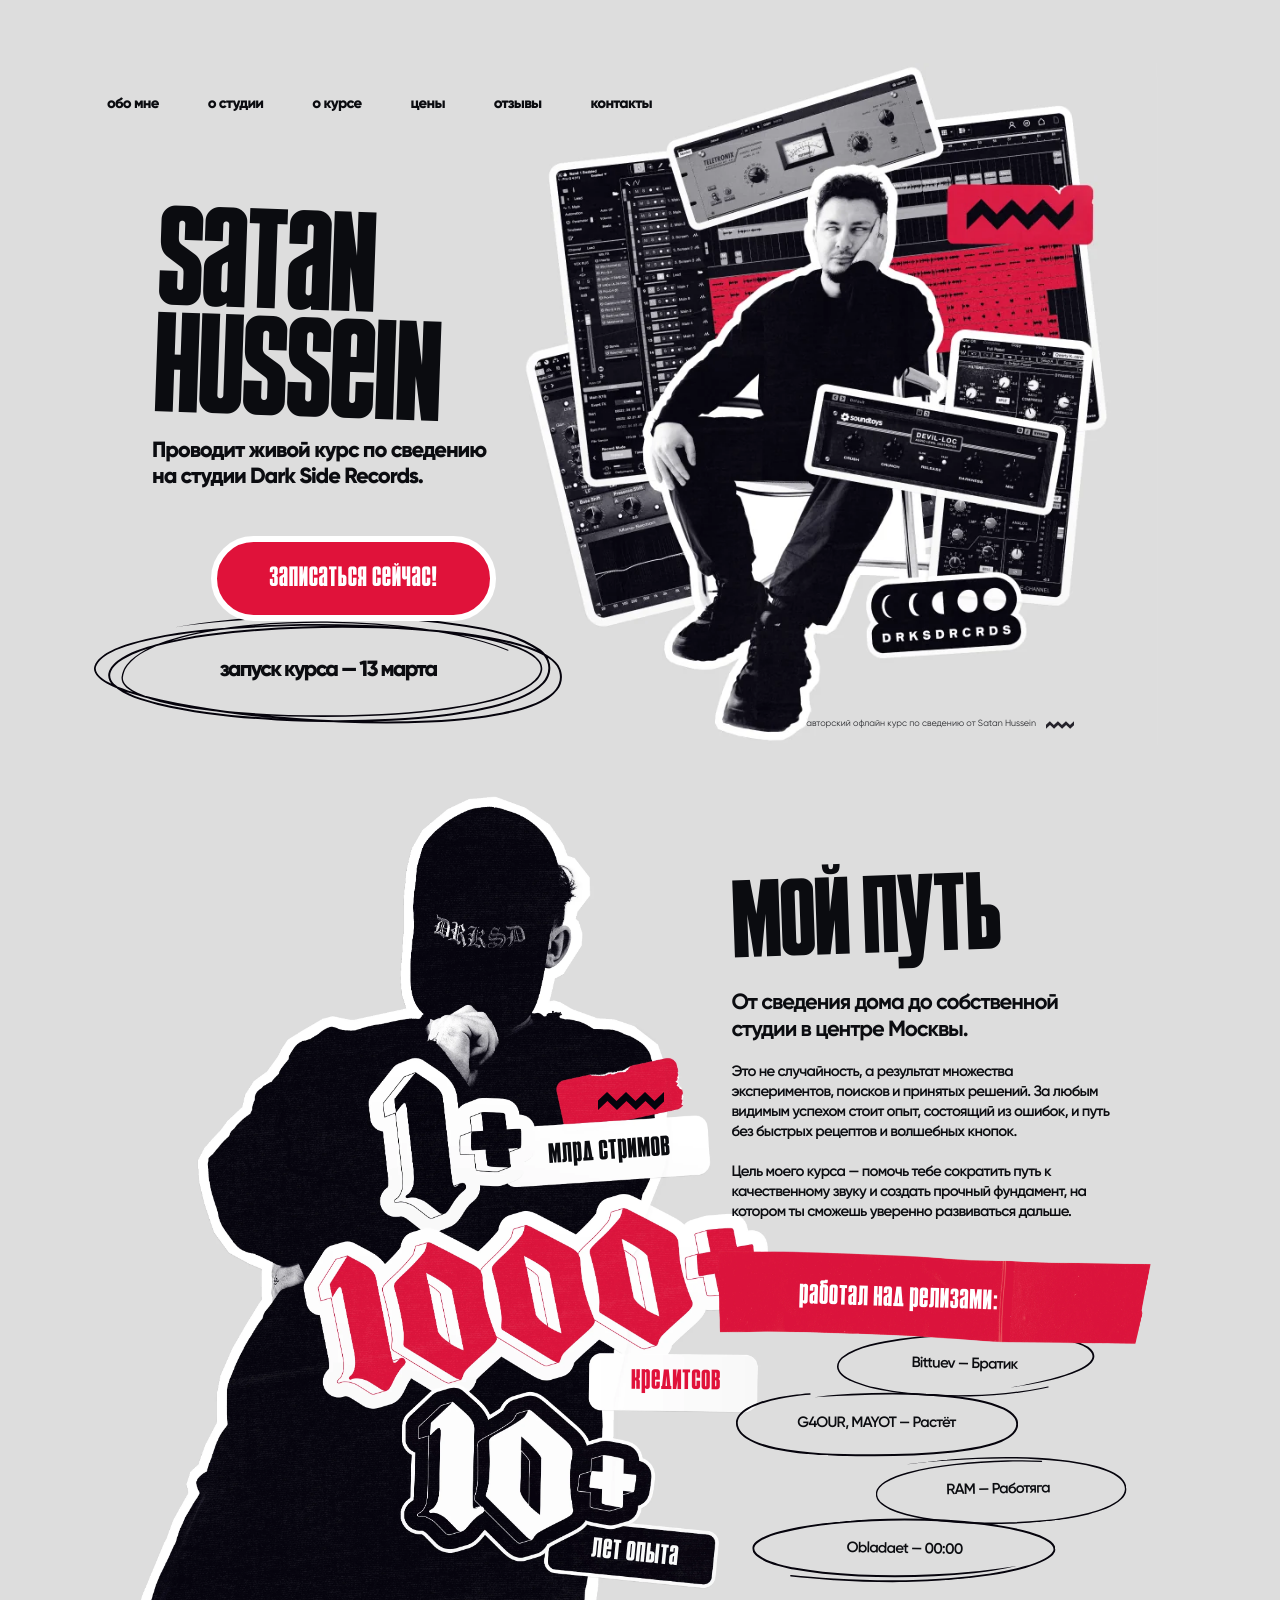
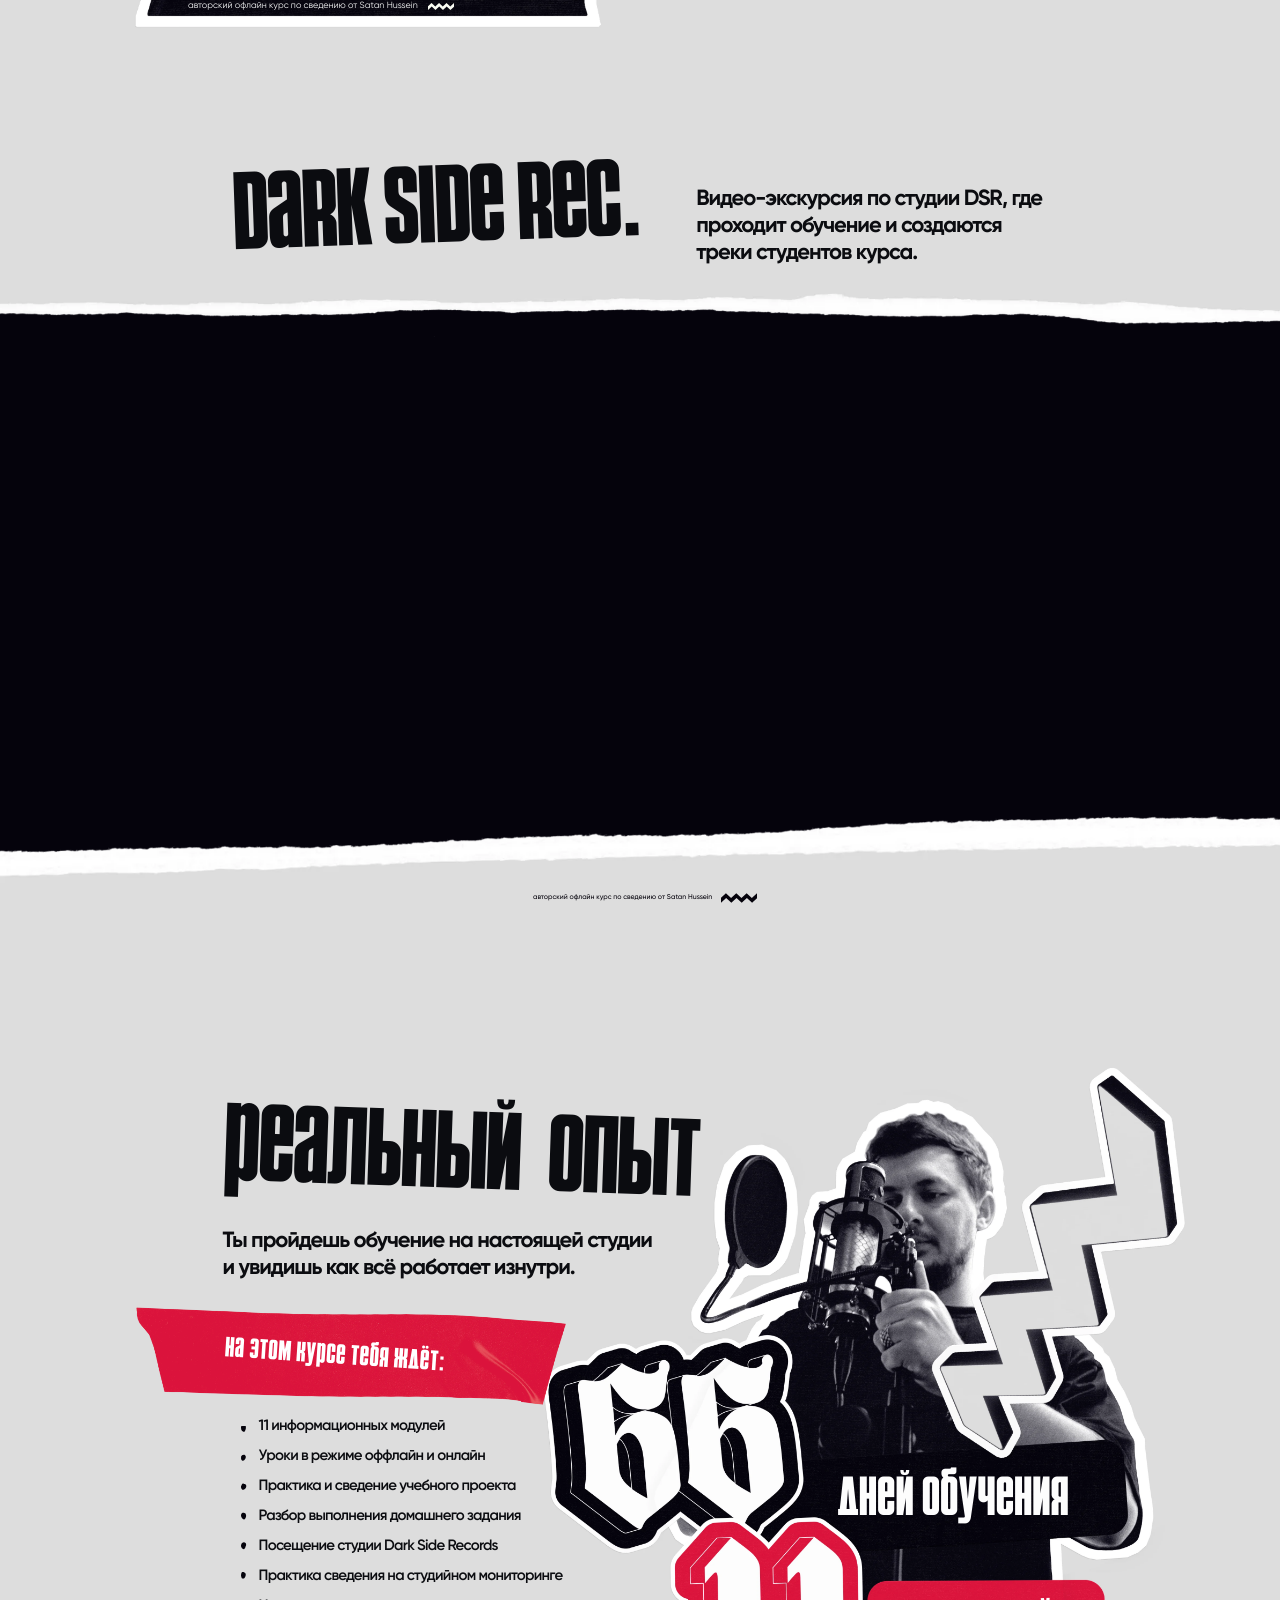
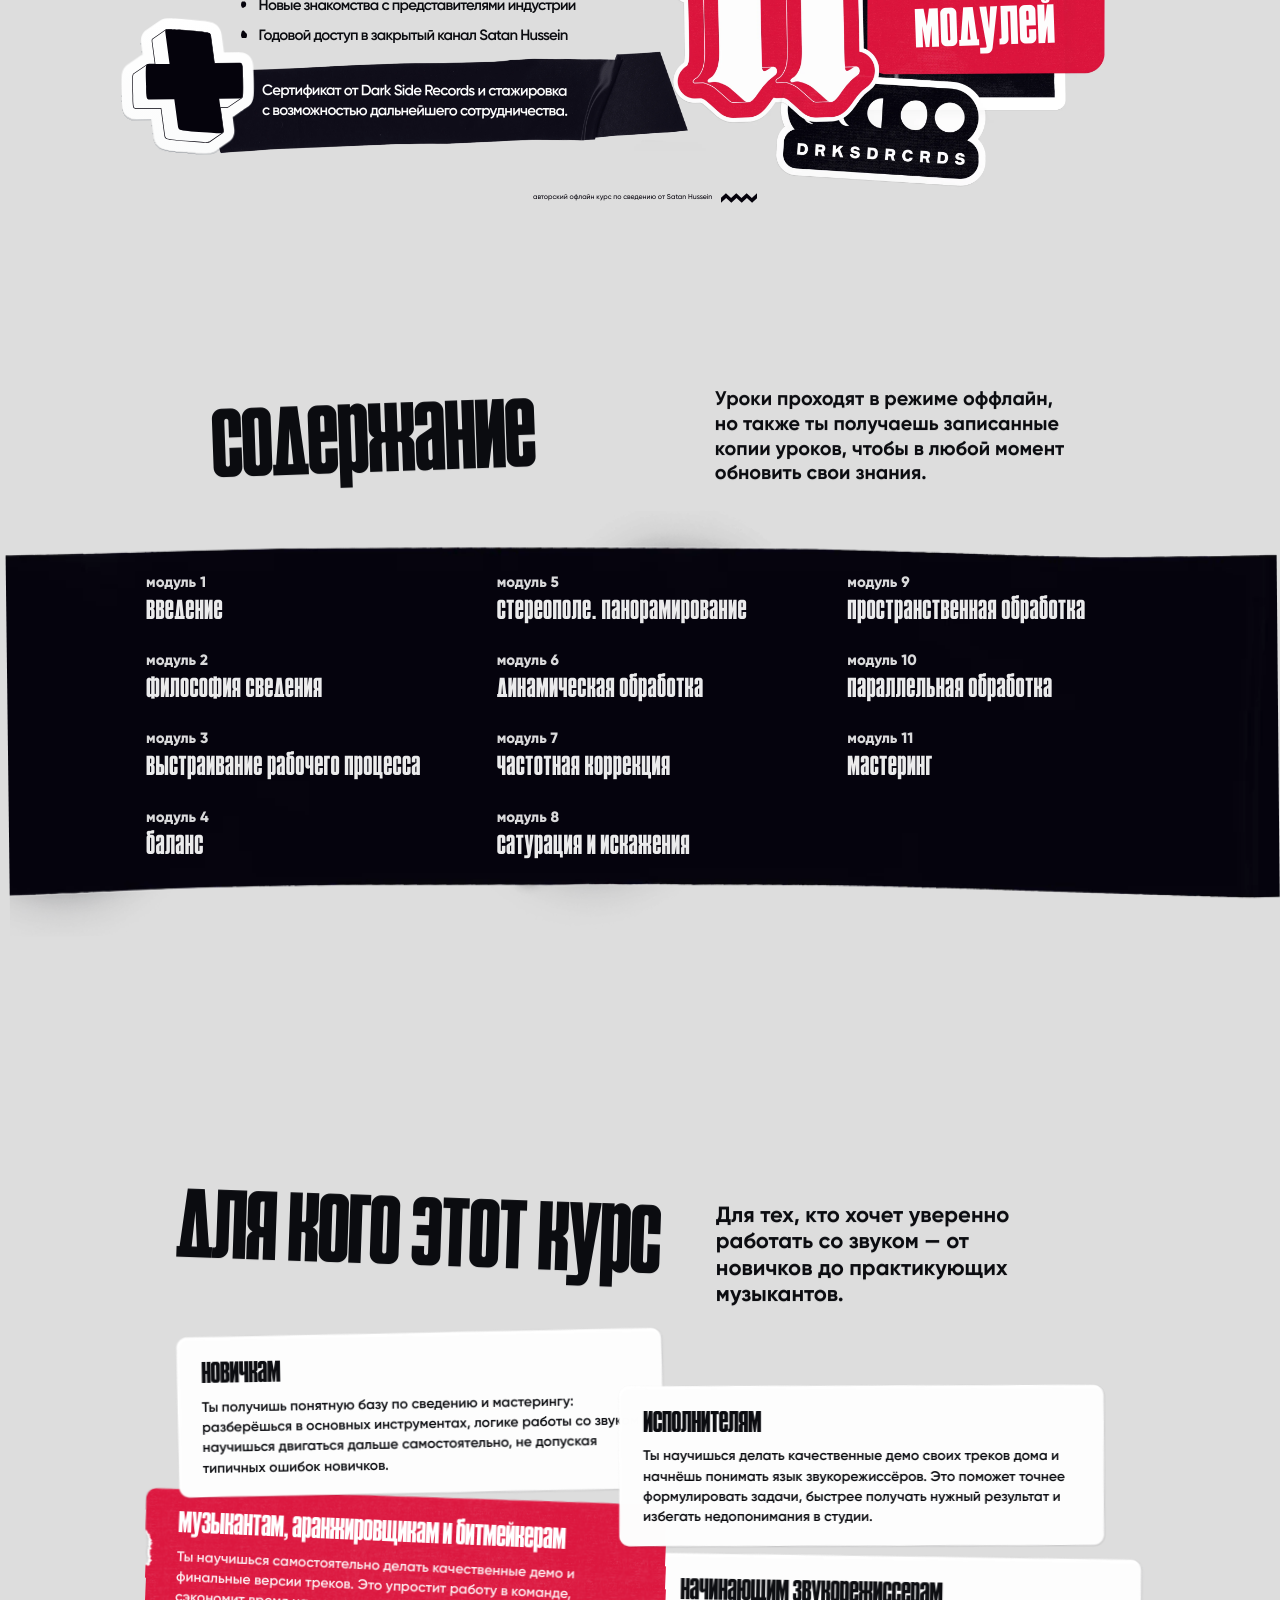
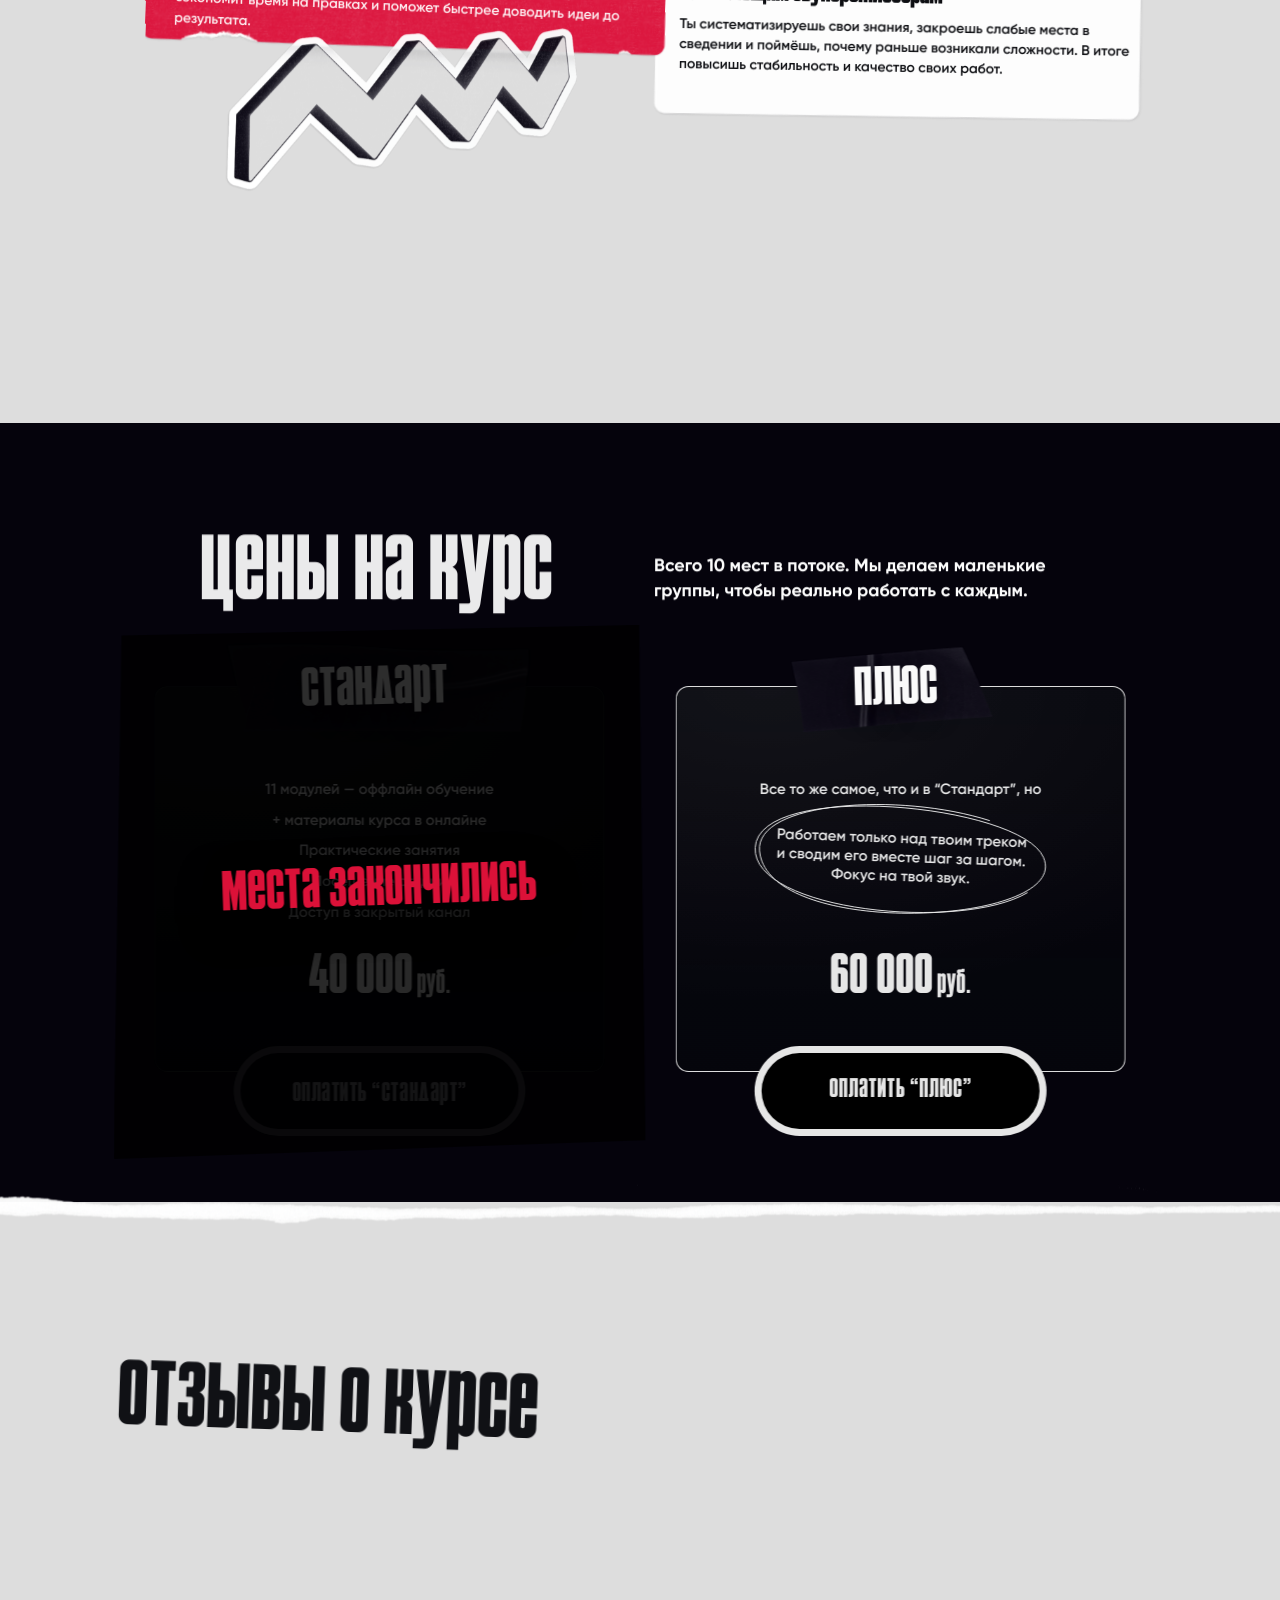
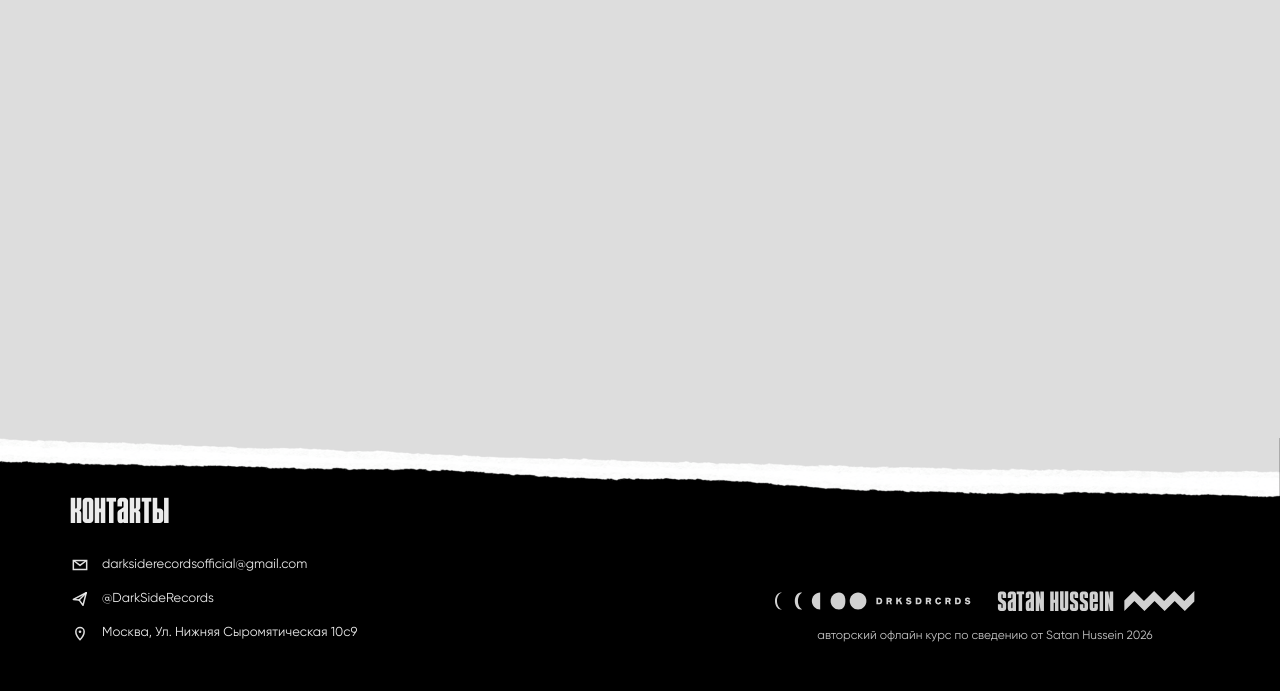
==== index.html @ 6b11a557 "Правки и анимации" ====
<!doctype html>
<html lang="ru">

<head>
  <meta charset="utf-8" />
  <meta name="viewport" content="width=device-width, initial-scale=1" />
  <title>Satan Hussein — курс по сведению</title>
  <meta name="description" content="Авторский офлайн курс по сведению от Satan Hussein на студии Dark Side Records." />
  <link rel="stylesheet" href="https://cdn.jsdelivr.net/npm/swiper@11/swiper-bundle.min.css" />
  <link rel="stylesheet" href="styles.css?v=scroll-motion-20260724-2" />
  <script>
    if (window.matchMedia("(min-width: 768px) and (prefers-reduced-motion: no-preference)").matches) {
      document.documentElement.classList.add("motion-ready");
    }
  </script>
</head>

<body>

  <header class="site-header" id="top" data-site-nav>
    <div class="container site-header__inner">

      <nav class="site-nav site-header__nav" aria-label="Основная навигация">
        <ul class="site-nav__list">
          <li class="site-nav__item"><a class="site-nav__link" href="#about">обо мне</a></li>
          <li class="site-nav__item"><a class="site-nav__link" href="#studio">о студии</a></li>
          <li class="site-nav__item"><a class="site-nav__link" href="#course">о курсе</a></li>
          <li class="site-nav__item"><a class="site-nav__link" href="#prices">цены</a></li>
          <li class="site-nav__item"><a class="site-nav__link" href="#reviews">отзывы</a></li>
          <li class="site-nav__item"><a class="site-nav__link" href="#contacts">контакты</a></li>
        </ul>
      </nav>

      <button class="site-nav__toggle" type="button" aria-label="Открыть меню" aria-controls="site-menu"
        aria-expanded="false" data-nav-toggle>
        <span class="site-nav__toggle-line" aria-hidden="true"></span>
        <span class="site-nav__toggle-line" aria-hidden="true"></span>
        <span class="site-nav__toggle-line" aria-hidden="true"></span>
      </button>
    </div>

    <div class="site-nav__overlay" data-nav-overlay hidden>
      <div class="site-nav__drawer" id="site-menu" role="dialog" aria-modal="true" aria-label="Меню">
        <button class="site-nav__close" type="button" aria-label="Закрыть меню" data-nav-close></button>
        <nav class="site-nav__drawer-nav" aria-label="Мобильная навигация">
          <a class="site-nav__drawer-link" href="#about" data-nav-link>обо мне</a>
          <a class="site-nav__drawer-link" href="#studio" data-nav-link>о студии</a>
          <a class="site-nav__drawer-link" href="#course" data-nav-link>о курсе</a>
          <a class="site-nav__drawer-link" href="#prices" data-nav-link>цены</a>
          <a class="site-nav__drawer-link" href="#reviews" data-nav-link>отзывы</a>
          <a class="site-nav__drawer-link" href="#contacts" data-nav-link>контакты</a>
        </nav>
      </div>
    </div>
  </header>

  <main id="content">
    <section class="hero">
      <div class="container">
        <nav class="hero__nav" aria-label="Основная навигация" data-reveal="up" data-reveal-delay="80">
          <a class="hero__navLink" href="#about">обо мне</a>
          <a class="hero__navLink" href="#studio">о студии</a>
          <a class="hero__navLink" href="#course">о курсе</a>
          <a class="hero__navLink" href="#prices">цены</a>
          <a class="hero__navLink" href="#reviews">отзывы</a>
          <a class="hero__navLink" href="#contacts">контакты</a>
        </nav>
        <div class="hero__grid">
          <div class="hero__copy">
            <div class="hero__copy__wrap" data-reveal="left" data-reveal-delay="160">
              <h1 class="hero__title">
                <span class="hero__titleLine">satan</span>
                <span class="hero__titleLine">hussein</span>
              </h1>
              <p class="hero__lead">
                Проводит живой курс по сведению<br />
                на студии Dark Side Records.
              </p>
            </div>
            <div class="hero__cta" data-reveal="down" data-reveal-delay="300">
              <a class="btn btn--primary hero__btn" href="#prices">записаться сейчас!</a>
              <div class="launch" aria-label="Дата запуска">
                <span class="launch__ring" aria-hidden="true"></span>
                <span class="launch__text">запуск курса — 13 марта</span>
              </div>
            </div>
          </div>

          <div class="hero__media" aria-hidden="true" data-reveal="right" data-reveal-delay="220">
            <img class="hero__collage" src="img/collage-hero.webp" alt="" loading="eager" decoding="async" />
            <div class="hero__mediaNote" aria-hidden="true">
							<!-- <img src="img" alt=""> -->
              <span class="hero__mediaNoteText">авторский офлайн курс по сведению от Satan Hussein</span>
              <span class="hero__mediaNoteZigzag"></span>
            </div>
          </div>
        </div>
      </div>
    </section>

    <section class="section" id="about">
      <div class="container twoCol">
        <div class="twoCol__media collageStats" aria-label="Достижения" data-reveal="left">
          <img class="collageStats__img" src="img/collage-about-figma.webp" alt="" loading="lazy" decoding="async" />
          <img class="collageStats__mark" src="img/small_lines_logo.svg" alt="" aria-hidden="true" />
          <div class="collageStats__labels" aria-hidden="true">
            <div class="collageStats__label collageStats__label--streams">
              <span class="collageStats__small">млрд стримов</span>
            </div>
            <div class="collageStats__label collageStats__label--credits">
              <span class="collageStats__small">кредитсов</span>
            </div>
            <div class="collageStats__label collageStats__label--years">
              <span class="collageStats__small">лет опыта</span>
            </div>
          </div>
          <div class="collageStats__foot" aria-hidden="true">
            <span>авторский офлайн курс по сведению от Satan Hussein</span>
            <img src="img/small_lines_logo.svg" alt="" />
          </div>
        </div>
        <div class="twoCol__copy">
          <h2 class="h2" data-reveal="right">мой путь</h2>
          <p class="lead" data-reveal="right" data-reveal-delay="70">От сведения дома до собственной студии в центре Москвы.</p>
          <p class="p" data-reveal="right" data-reveal-delay="120">
            Это не случайность, а результат множества экспериментов, поисков и принятых решений. За любым видимым
            успехом стоит опыт, состоящий из ошибок, и путь без быстрых рецептов и волшебных кнопок.
          </p>
          <p class="p" data-reveal="right" data-reveal-delay="170">
            Цель моего курса — помочь тебе сократить путь к качественному звуку и создать прочный фундамент, на котором
            ты сможешь уверенно развиваться дальше.
          </p>

          <div class="tape" data-reveal="down" data-reveal-delay="100">
            <span class="tape__bg" aria-hidden="true"></span>
            <span class="tape__text">работал над релизами:</span>
          </div>
          <div class="collageContainer-mobile" data-reveal="down" data-reveal-delay="160">
            <div class="ovals-mobile">
              <div class="oval oval-bittuev">
                <span class="oval__ring" aria-hidden="true"></span>
                <div class="oval__text">
                  <div>Bittuev — Братик</div>
                  <div>G4OUR, MAYOT — Растёт</div>

                </div>
              </div>

              <div class="oval oval-ram">
                <span class="oval__ring" aria-hidden="true"></span>
                <div class="oval__text">
                  <div>RAM — Работяга</div>
                  <div>Obladaet — 00:00</div>

                </div>
              </div>
            </div>
            <img class="collageStats__img-mobile" src="img/road-mobile-collage.webp" alt="" loading="lazy"
              decoding="async" />
            <div class="collageStats__labels-mobile" aria-hidden="true">
              <div class="collageStats__label collageStats__label--streams">
                <span class="collageStats__small">млрд стримов</span>
              </div>
              <div class="collageStats__label collageStats__label--credits">
                <span class="collageStats__small">кредитсов</span>
              </div>
              <div class="collageStats__label collageStats__label--years">
                <span class="collageStats__small">лет опыта</span>
              </div>
            </div>
          </div>

          <div class="ovals" data-reveal="down" data-reveal-delay="160">
            <div class="oval oval-bittuev">
              <span class="oval__ring" aria-hidden="true"></span>
              <div class="oval__text">
                <div>Bittuev — Братик</div>
              </div>
            </div>
            <div class="oval oval-mayot">
              <span class="oval__ring" aria-hidden="true"></span>
              <div class="oval__text">
                <div>G4OUR, MAYOT — Растёт</div>
              </div>
            </div>
            <div class="oval oval-ram">
              <span class="oval__ring" aria-hidden="true"></span>
              <div class="oval__text">
                <div>RAM — Работяга</div>
              </div>
            </div>
            <div class="oval oval-obla">
              <span class="oval__ring" aria-hidden="true"></span>
              <div class="oval__text">
                <div>Obladaet — 00:00</div>
              </div>
            </div>
          </div>
        </div>
      </div>
    </section>
		<section class="section" id="studio">
      <div class="container studio__inner">
        <div class="studio__head" data-reveal="up">
          <h2 class="h2 studio__title">dark side rec.</h2>
          <p class="lead studio__lead">Видео-экскурсия по студии DSR, где проходит обучение и создаются треки студентов курса.</p>
        </div>

        <div class="studio__stage" aria-label="Видео-экскурсия" data-video-reveal>
          <div class="studio__black">
            <iframe
              class="studio__video"
              src="https://www.youtube.com/embed/LJR9cGuu3yQ?si=VZ2dc4B62Mi1p7eP"
              title="Видео-экскурсия по студии"
              allow="accelerometer; autoplay; clipboard-write; encrypted-media; gyroscope; picture-in-picture; web-share"
              allowfullscreen
              loading="lazy"></iframe>
            <span class="studio__curtain studio__curtain--top" aria-hidden="true"></span>
            <span class="studio__curtain studio__curtain--bottom" aria-hidden="true"></span>
          </div>
          <img class="studio__chrome studio__chrome--bottom" src="img/figma-studio-video-bottom-desktop.webp" alt="" aria-hidden="true" loading="lazy" decoding="async" />
          <img class="studio__chrome studio__chrome--top" src="img/figma-studio-video-top-desktop.webp" alt="" aria-hidden="true" loading="lazy" decoding="async" />
          <img class="studio__play" src="img/figma-studio-play.svg" alt="" aria-hidden="true" loading="lazy" decoding="async" />
        </div>

        <img class="studio__tape" src="img/figma-studio-tape-desktop.webp" alt="" aria-hidden="true" loading="lazy" decoding="async" />
        <div class="studio__foot" aria-hidden="true" data-reveal="down">
          <span>авторский офлайн курс по сведению от Satan Hussein</span>
          <span class="studio__zigzag"></span>
        </div>
      </div>
    </section>
		<section class="section course" id="course">
      <div class="container course__grid">
        <div class="course__copy">
          <h2 class="h2 course__title" data-reveal="left">реальный&nbsp;&nbsp;опыт</h2>
          <p class="lead course__lead" data-reveal="left" data-reveal-delay="80">Ты пройдешь обучение на настоящей студии <br/> и увидишь как всё работает изнутри.</p>

          <div class="course__tape" aria-hidden="true" data-reveal="down">
            <span class="course__tapeText">на этом курсе тебя ждёт:</span>
          </div>

          <ul class="course__list" data-reveal="down" data-reveal-delay="90">
            <span class="course__listRail" aria-hidden="true"></span>
            <li>11 информационных модулей</li>
            <li>Уроки в режиме оффлайн и онлайн</li>
            <li>Практика и сведение учебного проекта</li>
            <li>Разбор выполнения домашнего задания</li>
            <li>Посещение студии Dark Side Records</li>
            <li>Практика сведения на студийном мониторинге</li>
            <li>Новые знакомства с представителями индустрии</li>
            <li>Годовой доступ в закрытый канал Satan Hussein</li>
          </ul>

          <div class="course__certificate" data-reveal="down" data-reveal-delay="150">
            <img class="course__certificatePlus" src="img/figma-course-plus-desktop.svg" alt="" aria-hidden="true" loading="lazy"
              decoding="async" />
            <p class="course__certificateText">
              Сертификат от Dark Side Records и стажировка с возможностью дальнейшего сотрудничества.
            </p>
          </div>
        </div>

        <div class="course__art" aria-label="66 дней обучения, 11 модулей" data-reveal="right">
          <img class="course__collage course__collage--desktop" src="img/figma-course-collage-desktop.webp" alt="" loading="lazy" decoding="async" />
          <img class="course__collage course__collage--mobile" src="img/experience-mobile-collage.webp" alt="" loading="lazy" decoding="async" />
          <div class="course__labels" aria-hidden="true">
            <div class="course__label course__label--days">дней обучения</div>
            <div class="course__label course__label--modules">модулей</div>
          </div>
        </div>
        <div class="course__foot" aria-hidden="true" data-reveal="down">
          <span>авторский офлайн курс по сведению от Satan Hussein</span>
          <span class="course__zigzag"></span>
        </div>
      </div>
    </section>
    <section class="section program" id="program">
      <div class="program__head" data-reveal="up">
        <h2 class="h2 program__title">содержание</h2>
        <p class="lead program__lead">
          Уроки проходят в режиме оффлайн, но также ты получаешь записанные копии уроков, чтобы в любой момент обновить
          свои знания.
        </p>
      </div>

      <div class="program__panel" aria-label="Модули курса" data-reveal="down">
        <div class="program__panelInner">
          <div class="program__cols">
            <ol class="program__col" aria-label="Модули 1-4">
              <li class="module">
                <div class="module__n">Модуль 1</div>
                <div class="module__t">Введение</div>
              </li>
              <li class="module">
                <div class="module__n">Модуль 2</div>
                <div class="module__t">Философия сведения</div>
              </li>
              <li class="module">
                <div class="module__n">Модуль 3</div>
                <div class="module__t">Выстраивание рабочего процесса</div>
              </li>
              <li class="module">
                <div class="module__n">Модуль 4</div>
                <div class="module__t">Баланс</div>
              </li>
            </ol>

            <ol class="program__col" aria-label="Модули 5-8">
              <li class="module">
                <div class="module__n">Модуль 5</div>
                <div class="module__t">Стереополе. панорамирование</div>
              </li>
              <li class="module">
                <div class="module__n">Модуль 6</div>
                <div class="module__t">Динамическая обработка</div>
              </li>
              <li class="module">
                <div class="module__n">Модуль 7</div>
                <div class="module__t">Частотная коррекция</div>
              </li>
              <li class="module">
                <div class="module__n">Модуль 8</div>
                <div class="module__t">Сатурация и искажения</div>
              </li>
            </ol>

            <ol class="program__col" aria-label="Модули 9-11">
              <li class="module">
                <div class="module__n">Модуль 9</div>
                <div class="module__t">Пространственная обработка</div>
              </li>
              <li class="module">
                <div class="module__n">Модуль 10</div>
                <div class="module__t">Параллельная обработка</div>
              </li>
              <li class="module">
                <div class="module__n">Модуль 11</div>
                <div class="module__t">Мастеринг</div>
              </li>
            </ol>
          </div>
        </div>
      </div>
    </section>

    <section class="section audience" id="audience">
      <div class="container audience__head" data-reveal="up">
        <h2 class="h2 audience__title">для кого этот курс</h2>
        <p class="lead audience__lead">
          Для тех, кто хочет уверенно работать со звуком — от новичков до практикующих музыкантов.
        </p>
      </div>

      <div class="container audience__body">
        <div class="audienceStage" aria-label="Для кого этот курс">
          <article class="audienceCard audienceCard--novice" data-reveal="left">
            <h3 class="audienceCard__title">новичкам</h3>
            <p class="audienceCard__text">
              Ты получишь понятную базу по сведению и мастерингу: разберёшься в основных инструментах, логике работы со
              звуком и научишься двигаться дальше самостоятельно, не допуская типичных ошибок новичков.
            </p>
          </article>

          <article class="audienceCard audienceCard--performer" data-reveal="right">
            <h3 class="audienceCard__title">исполнителям</h3>
            <p class="audienceCard__text">
              Ты научишься делать качественные демо своих треков дома и начнёшь понимать язык звукорежиссёров. Это
              поможет точнее формулировать задачи, быстрее получать нужный результат и избегать недопонимания в студии.
            </p>
          </article>

          <article class="audienceCard audienceCard--red" data-reveal="left" data-reveal-delay="80">
            <h3 class="audienceCard__title">музыкантам, аранжировщикам и битмейкерам</h3>
            <p class="audienceCard__text">
              Ты научишься самостоятельно делать качественные демо и финальные версии треков. Это упростит работу в
              команде, сэкономит время на правках и поможет быстрее доводить идеи до результата.
            </p>
          </article>

          <article class="audienceCard audienceCard--engineer" data-reveal="right" data-reveal-delay="80">
            <h3 class="audienceCard__title">начинающим звукорежиссерам</h3>
            <p class="audienceCard__text">
              Ты систематизируешь свои знания, закроешь слабые места в сведении и поймёшь, почему раньше возникали
              сложности. В итоге повысишь стабильность и качество своих работ.
            </p>
          </article>
          <img class="audienceStage__collage" src="img/for/5.5 1.svg" alt="" aria-hidden="true" loading="lazy" data-reveal="down" data-reveal-delay="150"
            decoding="async" />
        </div>
      </div>
    </section>
		<section class="section section--dark"  id="prices">
      <div class="container">
        <div class="pricesHeader" data-reveal="up">
          <div>
            <h2 class="h2 h2--invert">цены на курс</h2>
          </div>
          <p class="pricesHeader__note">
            Всего 10 мест в потоке. Мы делаем маленькие группы, чтобы реально работать с каждым.
          </p>
        </div>

        <div class="pricing">
          <article class="priceCard priceCard--ended" data-reveal="left">
						<div class="priceCard__soldOverlay" aria-hidden="true"></div>
            <div class="priceCard__label priceCard__label--img priceCard__label--standart" aria-label="Стандарт">
              <span class="priceCard__labelText" aria-hidden="true">Стандарт</span>
            </div>
            <div class="priceCard__body">
              <p>11 модулей — оффлайн обучение</p>
              <p>+ материалы курса в онлайне</p>
              <p>Практические занятия</p>
              <p>Посещение студии</p>
              <p>Доступ в закрытый канал</p>
            </div>
            <div class="priceCard__price"><span class="priceCard__num">40 000</span> <span>руб.</span></div>
            <div class="priceCard__soldState" role="status">
              <div class="priceCard__ended">места закончились</div>
            </div>
            <a class="btn btn--ghost btn--price priceCard__btn priceCard__btn--active" href="#"
              aria-label="Оплатить тариф стандарт">оплатить “стандарт”</a>
            <button class="btn btn--ghost btn--price priceCard__btn priceCard__btn--ended" type="button" disabled
              aria-disabled="true">оплатить “стандарт”</button>
          </article>

          <article class="priceCard priceCard--plus" data-reveal="right">
            <div class="priceCard__label priceCard__label--img priceCard__label--plusTape" aria-label="Плюс">
              <span class="priceCard__labelText" aria-hidden="true" >ПЛЮС</span>
            </div>
            <div class="priceCard__body">
              <p>Все то же самое, что и в “Стандарт”, но</p>
              <div class="focus">
                <span class="focus__ring" aria-hidden="true"></span>
                <p class="focus__text">
                  Работаем только над твоим треком<br />
                  и сводим его вместе шаг за шагом.<br />
                  Фокус на твой звук.
                </p>
              </div>
            </div>
            <div class="priceCard__price"><span class="priceCard__num">60 000</span> <span>руб.</span></div>
            <a class="btn btn--ghost btn--price priceCard__btn" href="#" aria-label="Оплатить тариф плюс">оплатить
              “плюс”</a>
          </article>

          <img class="about_img" src="img/about/collage-bottom.svg" alt="" data-reveal="down">
        </div>
      </div>
    </section>

    <section class="section" id="reviews">
      <div class="container">
        <h2 class="h2 reviews__title" data-reveal="left">отзывы о курсе</h2>
        <p class="lead" data-reveal="left" data-reveal-delay="80">Отзывы тех, кто прошёл курс, работал в студии и увидел результат в своих треках.</p>

        <div class="reviews" data-reviews>
          <div class="reviews__viewport swiper" data-reviews-viewport role="region" aria-label="Отзывы (слайдер)" data-reveal="right">
            <div class="swiper-wrapper">
            <article class="review swiper-slide review--bleu" id="review-1">
              <div class="review__body">
                <div class="review__quote" aria-hidden="true">“</div>
                <header class="review__head">
                  <div class="review__tag">
                    <span class="review__name">BLEU</span>
                    <span class="review__role">исполнитель, саунд-продюсер</span>
                  </div>
                </header>
                <p class="review__text">
                  Многие YouTube-каналы, гайды и ветки на Reddit могут объяснить вам, как работают плагины; некоторые даже
                  могут подсветить процессы выстраивания логики микса. Но вот чего они не могут — так это структурно и
                  последовательно привить вам философию, принципы и стандарты микса, поделиться невероятным личным опытом
                  и, что не менее важно, сделать это так, что у вас не останется вопросов, закроются все пробелы и вам
                  точно будет интересно на каждом этапе. Я не могу представить себе микс-инженера (каким бы опытом он ни
                  обладал), которому бы Сатан не смог помочь стать ещё лучше. Новичок вы или опытный профи — этот курс
                  будет вам невероятно полезен! Сердечно благодарю Сатана и студию «Дарксайд» за то, что провели за руку
                  и закрыли все вопросы по поводу того, «как же сводить?», за высокий уровень преподавания и подачи
                  материала, сопровождение на всех этапах, юмор и яркую атмосферу. Буду ждать другие курсовые продукты —
                  спасибо!
                </p>
              </div>
            </article>

            <article class="review swiper-slide review--vision" id="review-2">
              <div class="review__body">
                <div class="review__quote" aria-hidden="true">“</div>
                <header class="review__head">
                  <div class="review__tag">
                    <span class="review__name">VISION 13</span>
                    <span class="review__role">Артист / Звукорежиссер</span>
                  </div>
                </header>
                <p class="review__text">
                  На самом деле, этот курс ровно в одном и том же виде будет полезен как новичку, так и уже опытному
                  музыканту — новичок получит всю необходимую базу для дальнейшего развития, более опытные люди смогут ее
                  закрепить (повторение — мать учения), местами переосмыслить то, как они работают с музыкой.
                </p>
              </div>
            </article>

            <article class="review swiper-slide review--atlantis" id="review-3">
              <div class="review__body">
                <div class="review__quote" aria-hidden="true">“</div>
                <header class="review__head">
                  <div class="review__tag">
                    <span class="review__name">
                      <span class="review__nameSmall">Тимофей</span>
                      <span class="review__nameBig">ATLANTIS SHUTTLE</span>
                    </span>
                    <span class="review__role">Артист / Звукорежиссер</span>
                  </div>
                </header>
                <p class="review__text">
                  Курс супер! Хоть я и являюсь «продолжающим», открыл для себя много критично важных моментов в работе.
                  Информация помогает быстрее понять процесс подготовки к работе, наметить главные этапы и задачи микса,
                  как решить эти задачи и прийти к финалу. Думаю, что огромный опыт Павла помогает сэкономить много
                  времени ученикам, так как изначально проповедуется правильный и актуальный подход к любым действиям
                  звукорежиссера.
                </p>
              </div>
            </article>

            <article class="review swiper-slide review--miroslav" id="review-4">
              <div class="review__body">
                <div class="review__quote" aria-hidden="true">“</div>
                <header class="review__head">
                  <div class="review__tag">
                    <span class="review__name">Мирослав</span>
                    <span class="review__role">Артист / Звукорежиссер</span>
                  </div>
                </header>
                <p class="review__text">
                  На самом деле, этот курс ровно в одном и том же виде будет полезен как новичку, так и уже опытному
                  музыканту — новичок получит всю необходимую базу для дальнейшего развития, более опытные люди смогут ее
                  закрепить (повторение — мать учения), местами переосмыслить то, как они работают с музыкой. Из плюсов —
                  возможность посещать студию и наблюдать за процессами записи/сведения (при согласии гостя, разумеется).
                  Отзывчивость, когда у тебя есть вопросы/требуется мнение по своим проектам, причем как от самого
                  преподавателя, так и от других учеников.
                </p>
              </div>
            </article>

            <article class="review swiper-slide review--short review--ulitsa" id="review-5">
              <div class="review__body">
                <div class="review__quote" aria-hidden="true">“</div>
                <header class="review__head">
                  <div class="review__tag">
                    <span class="review__name">Улица</span>
                    <span class="review__role">Артист / Звукорежиссер</span>
                  </div>
                </header>
                <p class="review__text">У меня чет звук в каких-то неебических масштабах расти начал.</p>
              </div>
            </article>

            <article class="review swiper-slide review--short review--stanislav" id="review-6">
              <div class="review__body">
                <div class="review__quote" aria-hidden="true">“</div>
                <header class="review__head">
                  <div class="review__tag">
                    <span class="review__name">Станислав</span>
                    <span class="review__role">Артист / Звукорежиссер</span>
                  </div>
                </header>
                <p class="review__text">
                  Плюсы курса: Гибкость во времени встреч, небольшое количество участников группы, неформальная
                  обстановка, участие в реальных кейсах, информация, материалы и подача.
                </p>
              </div>
            </article>
            </div>
          </div>

          <div class="reviews__controls" data-reveal="down">
            <button class="reviewArrow" type="button" aria-label="Предыдущий отзыв" data-reviews-prev>
              <img class="reviewArrow__icon reviewArrow__icon--prev" src="img/about/arrow.svg" alt="" aria-hidden="true" loading="lazy" decoding="async" />
            </button>
            <button class="reviewArrow" type="button" aria-label="Следующий отзыв" data-reviews-next>
              <img class="reviewArrow__icon reviewArrow__icon--next" src="img/about/arrow.svg" alt="" aria-hidden="true" loading="lazy" decoding="async" />
            </button>
          </div>
        </div>
      </div>
    </section>

    <div class="footerLead">
      <a class="toTop" href="#top" aria-label="Наверх">
        <img class="toTop__icon" src="img/about/arrow.svg" alt="" aria-hidden="true" loading="lazy" decoding="async" />
      </a>
    </div>
    <footer class="section section--dark" id="contacts">
      <div class="container contacts">
        <div class="contacts__grid">
          <div class="contacts__left">
            <h2 class="h2 h2--invert contacts__title">контакты</h2>

            <ul class="contacts__list">
              <li>
                <svg class="contacts__icon" viewBox="0 0 24 24" aria-hidden="true">
                  <path d="M4 6.5h16v11H4z" fill="none" stroke="currentColor" stroke-width="1.8" />
                  <path d="m5.5 7.5 6.5 5 6.5-5" fill="none" stroke="currentColor" stroke-width="1.8" stroke-linecap="round" stroke-linejoin="round" />
                </svg>
                <a href="mailto:darksiderecordsofficial@gmail.com">darksiderecordsofficial@gmail.com</a>
              </li>
              <li>
                <svg class="contacts__icon" viewBox="0 0 24 24" aria-hidden="true">
                  <path d="M4 12.5 19.5 4.5 15.6 19.5 10.9 13.1 4 12.5Z" fill="none" stroke="currentColor" stroke-width="1.8" stroke-linejoin="round" />
                  <path d="M10.9 13.1 19.5 4.5" fill="none" stroke="currentColor" stroke-width="1.8" stroke-linecap="round" />
                </svg>
                <a href="https://t.me/DarkSideRecords" aria-label="Telegram">@DarkSideRecords</a>
              </li>
              <li>
                <svg class="contacts__icon" viewBox="0 0 24 24" aria-hidden="true">
                  <path d="M12 20s5-5.1 5-9.5A5 5 0 1 0 7 10.5C7 14.9 12 20 12 20Z" fill="none" stroke="currentColor" stroke-width="1.8" stroke-linejoin="round" />
                  <circle cx="12" cy="10.5" r="1.6" fill="currentColor" />
                </svg>
                <a href="https://yandex.ru/maps/-/CTVCRPOZ" target="_blank" rel="noopener noreferrer">Москва, Ул. Нижняя Сыромятическая 10с9</a>
              </li>
            </ul>
          </div>

          <div class="contacts__right">
            <div class="contacts__logos" aria-hidden="true">
              <picture>
                <source media="(max-width: 767px)" srcset="img/footer-mobile-logo.png">
                <img src="img/about/footer-logo.svg" alt="">
              </picture>
            </div>
            <p class="contacts__foot">
              <span>авторский офлайн курс по сведению от Satan Hussein</span>
              <span>2026</span>
            </p>
          </div>
        </div>
      </div>
    </footer>
  </main>

  <script src="https://cdn.jsdelivr.net/npm/swiper@11/swiper-bundle.min.js"></script>
  <script src="bundles/anime.umd.min.js"></script>
  <script src="animations.js?v=20260724-2"></script>
  <script>
    (() => {
      const navRoot = document.querySelector("[data-site-nav]");
      const navToggle = document.querySelector("[data-nav-toggle]");
      const navOverlay = document.querySelector("[data-nav-overlay]");
      const navClose = document.querySelector("[data-nav-close]");
      const navLinks = navOverlay?.querySelectorAll("[data-nav-link]") ?? [];
      let focusedBeforeMenu = null;

      if (navRoot && navToggle && navOverlay && navClose) {
        let headerHeight = navRoot.offsetHeight;

        const syncHeaderOffset = () => {
          headerHeight = navRoot.offsetHeight;
          document.documentElement.style.setProperty("--site-header-offset", `${headerHeight}px`);
        };

        const updateHeaderPosition = () => {
          navRoot.classList.toggle("site-header--fixed", window.scrollY >= headerHeight);
        };

        const updateNavTone = () => {
          const toggleBox = navToggle.getBoundingClientRect();
          const probeY = toggleBox.top + toggleBox.height / 2;
          const pricesSection = document.querySelector("#prices");
          const contactsSection = document.querySelector("#contacts");
          const pricesRect = pricesSection?.getBoundingClientRect();
          const contactsRect = contactsSection?.getBoundingClientRect();
          const isDarkPrices = pricesRect ? pricesRect.top <= probeY && pricesRect.bottom >= probeY : false;
          const contactsLightCap = window.matchMedia("(max-width: 767px)").matches ? 190 : 0;
          const isDarkContacts = contactsRect
            ? contactsRect.top + contactsLightCap <= probeY && contactsRect.bottom >= probeY
            : false;
          const isDark = isDarkPrices || isDarkContacts;
          navToggle.classList.toggle("site-nav__toggle--light", isDark);
        };

        const closeMenu = () => {
          navRoot.classList.remove("site-nav--open");
          document.body.classList.remove("is-menu-open");
          navToggle.setAttribute("aria-expanded", "false");
          navToggle.setAttribute("aria-label", "Открыть меню");
          window.setTimeout(() => {
            if (!navRoot.classList.contains("site-nav--open")) {
              navOverlay.hidden = true;
            }
          }, 180);
          focusedBeforeMenu?.focus();
        };

        const openMenu = () => {
          focusedBeforeMenu = document.activeElement;
          navOverlay.hidden = false;
          void navOverlay.offsetWidth;
          navRoot.classList.add("site-nav--open");
          document.body.classList.add("is-menu-open");
          navToggle.setAttribute("aria-expanded", "true");
          navToggle.setAttribute("aria-label", "Закрыть меню");
          navClose.focus();
        };

        navToggle.addEventListener("click", () => {
          if (navRoot.classList.contains("site-nav--open")) {
            closeMenu();
          } else {
            openMenu();
          }
        });

        navClose.addEventListener("click", closeMenu);
        navOverlay.addEventListener("click", (event) => {
          if (event.target === navOverlay) closeMenu();
        });
        const setActiveDrawerLink = (activeLink) => {
          navLinks.forEach((link) => {
            const isActive = link === activeLink;
            link.classList.toggle("site-nav__drawer-link--active", isActive);
            if (isActive) {
              link.setAttribute("aria-current", "page");
            } else {
              link.removeAttribute("aria-current");
            }
          });
        };

        navLinks.forEach((link) => {
          link.addEventListener("click", () => {
            setActiveDrawerLink(link);
            closeMenu();
          });
        });

        document.addEventListener("keydown", (event) => {
          if (event.key === "Escape" && navRoot.classList.contains("site-nav--open")) {
            closeMenu();
          }
        });

        window.addEventListener("resize", () => {
          syncHeaderOffset();
          updateHeaderPosition();
          updateNavTone();

          if (window.matchMedia("(min-width: 1024px)").matches && navRoot.classList.contains("site-nav--open")) {
            closeMenu();
          }
        });

        window.addEventListener("scroll", () => {
          updateHeaderPosition();
          updateNavTone();
        }, { passive: true });
        syncHeaderOffset();
        updateHeaderPosition();
        updateNavTone();
      }

      const viewport = document.querySelector("[data-reviews-viewport]");
      const prev = document.querySelector("[data-reviews-prev]");
      const next = document.querySelector("[data-reviews-next]");
      const toTop = document.querySelector(".toTop");

      if (toTop) {
        toTop.addEventListener("click", (event) => {
          event.preventDefault();
          window.scrollTo({ top: 0, behavior: "smooth" });
          history.replaceState(null, "", window.location.pathname);
        });
      }

      if (viewport && prev && next) {
        const canInitSwiper = typeof Swiper === "function";
        if (!canInitSwiper) return;

        const swiper = new Swiper(viewport, {
          slidesPerView: 1,
          spaceBetween: 140,
          speed: 520,
          resistanceRatio: 0.65,
          watchOverflow: true,
          breakpoints: {
            0: { spaceBetween: 70 },
            721: { spaceBetween: 120 },
            1100: { spaceBetween: 160 },
          },
          navigation: {
            prevEl: prev,
            nextEl: next,
            disabledClass: "isDisabled",
          },
        });

        const syncDisabled = () => {
          prev.disabled = swiper.isBeginning;
          next.disabled = swiper.isEnd;
        };

        swiper.on("init", syncDisabled);
        swiper.on("slideChange", syncDisabled);
        swiper.on("resize", syncDisabled);
        syncDisabled();
      }
    })();
  </script>
</body>

</html>
---- styles.css ----
@font-face {
  font-family: "Ekran";
  src: url("fonts/Ekran/ekran_bold.ttf") format("truetype");
  font-weight: 700;
  font-style: normal;
  font-display: swap;
}

@font-face {
  font-family: "Gilroy";
  src: url("fonts/Gilroy/Gilroy-Light_0.ttf") format("truetype");
  font-weight: 300;
  font-style: normal;
  font-display: swap;
}

@font-face {
  font-family: "Gilroy";
  src: url("fonts/Gilroy/Gilroy-Regular_0.ttf") format("truetype");
  font-weight: 400;
  font-style: normal;
  font-display: swap;
}

@font-face {
  font-family: "Gilroy-Medium";
  src: url("fonts/Gilroy/Gilroy-Medium_0.ttf") format("truetype");
  font-weight: 500;
  font-style: normal;
  font-display: swap;
}

@font-face {
  font-family: "Gilroy";
  src: url("fonts/Gilroy/Gilroy-Semibold_0.ttf") format("truetype");
  font-weight: 600;
  font-style: normal;
  font-display: swap;
}

@font-face {
  font-family: "Gilroy-Bold";
  src: url("fonts/Gilroy/Gilroy-Bold_0.ttf") format("truetype");
  font-weight: 700;
  font-style: normal;
  font-display: swap;
}

@font-face {
  font-family: "Gilroy";
  src: url("fonts/Gilroy/Gilroy-Extrabold_0.ttf") format("truetype");
  font-weight: 800;
  font-style: normal;
  font-display: swap;
}

@font-face {
  font-family: "Gilroy";
  src: url("fonts/Gilroy/Gilroy-Black_0.ttf") format("truetype");
  font-weight: 900;
  font-style: normal;
  font-display: swap;
}

*,
*::before,
*::after {
  box-sizing: border-box;
}

html,
body {
  height: 100%;
}

.studio__curtain {
  display: none;
  position: absolute;
  left: 0;
  z-index: 4;
  width: 100%;
  height: 50.5%;
  background: var(--bg);
  pointer-events: none;
  will-change: transform;
}

.studio__curtain--top {
  top: 0;
}

.studio__curtain--bottom {
  bottom: 0;
}

.studio__stage.is-video-revealed .studio__curtain {
  visibility: hidden;
}

/* Desktop-only scroll reveals. `translate` preserves collage rotations/transforms. */
@media (min-width: 768px) {
  html.motion-ready [data-reveal] {
    opacity: 0;
    translate: var(--motion-x, 0px) var(--motion-y, 0px);
    will-change: opacity, translate;
  }

  html.motion-ready [data-reveal].is-revealed {
    will-change: auto;
  }

  html.motion-ready .studio__chrome {
    translate: 0 var(--studio-cover-y, 0px);
    will-change: translate;
  }

  html.motion-ready .studio__curtain {
    display: block;
  }

}

html {
  scroll-behavior: smooth;
  scroll-padding-top: 16px;
}

body {
  margin: 0;
  font-family: "Gilroy", system-ui, -apple-system, Segoe UI, Roboto, Arial, sans-serif;
  color: var(--ink);
  background: var(--bg);
  text-rendering: geometricPrecision;
  -webkit-font-smoothing: antialiased;
  -moz-osx-font-smoothing: grayscale;
}

@media (prefers-reduced-motion: reduce) {
  html {
    scroll-behavior: auto;
  }

  *,
  *::before,
  *::after {
    transition-duration: 0.001ms !important;
    animation-duration: 0.001ms !important;
    scroll-behavior: auto !important;
  }

  [data-reveal],
  .studio__chrome {
    opacity: 1 !important;
    translate: none !important;
  }

  .studio__curtain {
    display: none;
  }
}

main {
  min-height: 100%;
}

:root {
  --bg: #dddddd;
  --ink: #0b0c10;
  --red: #e0123a;
  --paper: #f7f7f7;
  --dark: #0a0b10;
  --dark-2: #12131b;
  --line: rgba(0, 0, 0, 0.16);
  --shadow: 0 18px 50px rgba(0, 0, 0, 0.18);

  --container: 970px;
  --footer-container: 1060px;
  --safe-space: 10px;
  --pad: var(--safe-space);
  --site-header-offset: 122px;

  --h2: 56px;
  --h2-lh: 0.92;
  --lead: 24px;
  --p: 18px;
}

@media (min-width: 1440px) {
  :root {
    --h2: 88px;
    --lead: 28px;
    --p: 18px;
  }
}

img {
  /* max-width: 100%; */
  height: auto;
  display: block;
}

a {
  color: inherit;
  text-decoration: none;
}

button {
  font: inherit;
  color: inherit;
}


#content {
	padding: 10px 0 0;
}

.container {
  box-sizing: content-box;
  width: min(var(--container), calc(100% - 20px));
  margin-inline: auto;
  padding-inline: var(--safe-space);
}

.skip {
  position: absolute;
  left: 16px;
  top: 16px;
  padding: 10px 12px;
  border-radius: 12px;
  background: rgba(0, 0, 0, 0.85);
  color: #fff;
  transform: translateY(-200%);
  z-index: 200;
}

.skip:focus {
  transform: translateY(0);
  outline: none;
}

/* Header navigation */
.site-header {
  display: none;
  position: fixed;
  z-index: 1000;
  width: 100%;
  padding: 18px 0 24px;
}

/* .site-header--fixed {
  position: fixed;
  top: 0;
  left: 0;
  background: rgba(221, 221, 221, 0.96);
  backdrop-filter: blur(8px);
} */

.site-header--fixed + main {
  padding-top: 0;
}

.site-header__inner {
  position: relative;
  display: grid;
  grid-template-columns: 1fr auto 1fr;
  align-items: center;
  min-height: 54px;
  padding: 0 var(--pad);
}

.site-header__brand {
  grid-column: 1 / -1;
  justify-self: center;
  display: inline-grid;
  justify-items: center;
  gap: 5px;
  text-align: center;
}

.site-header__brand-logo {
  display: none;
}

.site-header__brand-word {
  width: 124px;
  max-width: 36vw;
}

.site-header__brand-caption {
  max-width: 180px;
  font-size: 9px;
  line-height: 1.1;
  font-weight: 700;
  text-transform: lowercase;
  opacity: 0.72;
}

.site-header__nav {
  grid-column: 1 / -1;
  justify-self: stretch;
  margin-top: 42px;
}

.site-nav__list {
  display: flex;
  justify-content: center;
  align-items: center;
  gap: clamp(28px, 5vw, 72px);
  margin: 0;
  padding: 0 var(--pad);
  list-style: none;
}

.site-nav__item {
  display: flex;
}

.site-nav__link,
.site-nav__drawer-link {
  position: relative;
  z-index: 0;
  display: inline-flex;
  align-items: center;
  justify-content: center;
  font-family: "Gilroy", system-ui, sans-serif;
  font-weight: 800;
  text-transform: lowercase;
  white-space: nowrap;
}

.site-nav__link {
  min-height: 38px;
  padding: 8px 12px;
  font-size: 13px;
}

.site-nav__link::before,
.site-nav__drawer-link::before {
  content: "";
  position: absolute;
  z-index: -1;
  opacity: 0;
  pointer-events: none;
  background: url("img/course/tape-black.svg") center / 100% 100% no-repeat;
  transform: rotate(-2deg) scaleX(0.92);
  transition: opacity 150ms ease, transform 150ms ease;
}

.site-nav__link::before {
  inset: -12px -20px;
}

.site-nav__drawer-link::before {
  inset: auto;
  left: 50%;
  top: 50%;
  width: var(--nav-hover-w);
  height: var(--nav-hover-h);
  background: var(--nav-hover-img) center / contain no-repeat;
  transform: translate(-50%, -50%) scale(0.92);
}

.site-nav__link:hover,
.site-nav__link:focus-visible,
.site-nav__drawer-link:hover,
.site-nav__drawer-link:focus-visible,
.site-nav__drawer-link:active,
.site-nav__drawer-link--active {
  color: #fff;
  outline: none;
}

.site-nav__link:hover::before,
.site-nav__link:focus-visible::before,
.site-nav__drawer-link:hover::before,
.site-nav__drawer-link:focus-visible::before {
  opacity: 1;
  transform: rotate(-2deg) scaleX(1);
}

.site-nav__drawer-link:hover::before,
.site-nav__drawer-link:focus-visible::before,
.site-nav__drawer-link:active::before,
.site-nav__drawer-link--active::before {
  opacity: 1;
  transform: translate(-50%, -50%) scale(1);
}

.site-nav__toggle {
  grid-column: 3;
  justify-self: end;
  display: none;
  flex-direction: column;
  justify-content: center;
  gap: 6px;
  width: 46px;
  height: 46px;
  padding: 0;
  border: 0;
  background: transparent;
  cursor: pointer;
}

.site-nav__toggle-line {
  display: block;
  width: 24px;
  height: 3px;
  margin-left: auto;
  border-radius: 999px;
  background: var(--ink);
}

.site-nav__overlay {
  position: fixed;
  inset: 0;
  z-index: 500;
  display: grid;
  place-items: start center;
  padding: 78px 18px 24px;
  background: rgba(10, 11, 16, 0.62);
  opacity: 0;
  visibility: hidden;
  pointer-events: none;
  transition: opacity 180ms ease, visibility 180ms ease;
}

.site-nav__overlay[hidden] {
  display: none;
}

.site-nav--open .site-nav__overlay {
  opacity: 1;
  visibility: visible;
  pointer-events: auto;
}

.site-nav__drawer {
  position: relative;
  width: min(100%, 360px);
  min-height: min(78vh, 560px);
  padding: 58px 26px 80px;
  background: rgba(221, 221, 221, 0.98);
  box-shadow: 0 24px 70px rgba(0, 0, 0, 0.28);
  clip-path: polygon(0 0, 100% 0, 100% 96%, 0 89%);
  transform: translateY(-16px);
  transition: transform 180ms ease;
}

.site-nav--open .site-nav__drawer {
  transform: translateY(0);
}

.site-nav__close {
  position: absolute;
  top: 18px;
  right: 18px;
  width: 42px;
  height: 42px;
  padding: 0;
  border: 0;
  background: transparent;
  cursor: pointer;
}

.site-nav__close::before,
.site-nav__close::after {
  content: "";
  position: absolute;
  top: 20px;
  left: 8px;
  width: 26px;
  height: 3px;
  border-radius: 999px;
  background: var(--ink);
}

.site-nav__close::before {
  transform: rotate(45deg);
}

.site-nav__close::after {
  transform: rotate(-45deg);
}

.site-nav__drawer-nav {
  display: grid;
  justify-items: center;
  gap: 24px;
}

.site-nav__drawer-link {
  --nav-hover-img: url("img/course/tape-black.svg");
  --nav-hover-w: calc(100% + 48px);
  --nav-hover-h: calc(100% + 36px);
  min-width: 154px;
  min-height: 34px;
  padding: 8px 12px;
  font-size: 18px;
}

.site-nav__drawer-link[href="#about"] {
  --nav-hover-img: url("img/nav/about-mobile.svg");
  --nav-hover-w: 165px;
  --nav-hover-h: 48px;
}

.site-nav__drawer-link[href="#studio"] {
  --nav-hover-img: url("img/nav/studio-mobile.svg");
  --nav-hover-w: 168px;
  --nav-hover-h: 55px;
}

.site-nav__drawer-link[href="#course"] {
  --nav-hover-img: url("img/nav/course-mobile.svg");
  --nav-hover-w: 120px;
  --nav-hover-h: 56px;
}

.site-nav__drawer-link[href="#prices"] {
  --nav-hover-img: url("img/nav/prices-mobile.svg");
  --nav-hover-w: 92px;
  --nav-hover-h: 49px;
}

.site-nav__drawer-link[href="#reviews"] {
  --nav-hover-img: url("img/nav/reviews-mobile.svg");
  --nav-hover-w: 151px;
  --nav-hover-h: 57px;
}

.site-nav__drawer-link[href="#contacts"] {
  --nav-hover-img: url("img/nav/contacts-mobile.svg");
  --nav-hover-w: 131px;
  --nav-hover-h: 42px;
}

.is-menu-open {
  overflow: hidden;
}

@media (max-width: 1023px) {
  :root {
    --site-header-offset: 0px;
  }

  .site-header {
    display: contents;
    padding: 0;
  }

  .site-header__inner {
    display: contents;
    min-height: 0;
    padding: 0;
  }

  .site-header__brand {
    grid-column: 1;
    justify-self: start;
    grid-template-columns: auto minmax(0, 148px);
    align-items: center;
    justify-items: start;
    gap: 12px;
    text-align: left;
  }

  .site-header__brand-logo {
    display: block;
    width: 92px;
  }

  .site-header__brand-word {
    display: none;
  }

  .site-header__brand-caption {
    max-width: 148px;
    font-size: 10px;
    line-height: 1.18;
  }

  .site-header__nav {
    display: none;
  }

  .site-nav__toggle {
    position: fixed;
    top: 44px;
    right: 25px;
    z-index: 2000;
    display: inline-flex !important;
    align-items: stretch;
    width: 25px;
    height: 20px;
    gap: 4px;
  }

  .site-nav__toggle-line {
    width: 25px;
    height: 4px;
  }

  .site-header--fixed {
    background: transparent;
    backdrop-filter: none;
    pointer-events: none;
  }

  .site-header--fixed .site-header__inner {
    display: contents;
    min-height: 0;
  }

  .site-header--fixed .site-header__brand {
    display: none;
  }

  .site-header--fixed .site-nav__toggle {
    pointer-events: auto;
  }
}

@media (max-width: 767px) {
  .site-nav__overlay {
    padding: 84px 22px 24px;
  }

  .site-nav__drawer {
    width: min(100%, 330px);
    min-height: min(76vh, 520px);
  }
}

/* Typography helpers */
.h2 {
  margin: 0;
  font-family: "Ekran", "Gilroy", system-ui, sans-serif;
  font-size: var(--h2);
  line-height: var(--h2-lh);
  letter-spacing: -0.01em;
  text-transform: lowercase;
}

.h2--invert {
  color: rgba(255, 255, 255, 0.92);
}

.lead {
  margin: 0;
  font-size: 22px;
  line-height: 1.2;
  font-weight: 800;
  line-height: 27px;
  letter-spacing: -5%;
}

.p {
  margin: 18px 0 0;
  font-size: var(--p);
  line-height: 1.45;
  font-weight: 600;
}

.section {
  padding: 42px 0;
  position: relative;
}

@media (min-width: 1440px) {
  .section {
    padding: 50px 0;
  }
}

.section--dark {
  background: radial-gradient(1200px 600px at 20% 0%, rgba(255, 255, 255, 0.06), transparent 60%), var(--dark);
  color: rgba(255, 255, 255, 0.92);
}

.video-border-1 {
  position: absolute;
  z-index: 50;
}

.video-border-2 {
  position: absolute;
  z-index: 50;
}

/* Buttons */
.btn {
  position: relative;
  z-index: 200;
  display: inline-flex;
  align-items: center;
  justify-content: center;
  height: 64px;
  padding: 0 28px;
  border-radius: 999px;
  font-family: "Ekran", "Gilroy", system-ui, sans-serif;
  font-size: 28px;
  letter-spacing: 0.02em;
  text-transform: lowercase;
  user-select: none;
  cursor: pointer;
  transition: transform 140ms ease, background-color 140ms ease, color 140ms ease;
}

.btn:active {
  transform: translateY(1px);
}

.btn--primary {
  background: var(--red);
  color: #fff;
  border: 6px solid #fff;
  /* box-shadow: 0 18px 44px rgba(224, 18, 58, 0.18); */
}

.btn--primary:hover {
  background: #11121a;
}

.btn--about {
  margin-top: 22px;
  height: 64px;
  padding-inline: 30px;
  font-size: 28px;
}

.btn--price {
  width: 100%;
  justify-content: center;
}

.btn--ghost {
  background: transparent;
  color: rgba(255, 255, 255, 0.92);
  border: 4px solid rgba(255, 255, 255, 0.92);
}

.btn--ghost:hover {
  background: rgba(255, 255, 255, 0.04);
}

@media (min-width: 1440px) {
  .btn {
    height: 78px;
    font-size: 32px;
    padding: 0 34px;
  }
}

.hero {
  overflow: hidden;
}

.hero .container {
  --container: 964px;
}

.hero__nav {
  position: relative;
  z-index: 3;
  display: flex;
  align-items: center;
  justify-content: flex-start;
  gap: 61px;
	top: -29px;
	left: -48px;
  min-height: 39px;
  margin-top: 126px;
	letter-spacing: -0.05em;
  font-size: 15px;
  font-weight: 800;
  line-height: 1;
  text-transform: lowercase;
}

.hero__navLink {
  position: relative;
  z-index: 0;
  display: inline-block;
  white-space: nowrap;
}

.hero__navLink:hover{
	color: #fff;
}

.hero__navLink::before {
  content: "";
  position: absolute;
  left: 50%;
  top: 50%;
  z-index: -1;
  width: var(--nav-hover-w);
  height: var(--nav-hover-h);
  background: var(--nav-hover-img) center / contain no-repeat;
  opacity: 0;
  pointer-events: none;
  transform: translate(-50%, -50%) scale(0.92);
  transition: opacity 160ms ease, transform 160ms ease;
}

.hero__navLink:hover::before,
.hero__navLink:focus-visible::before {
  opacity: 1;
  transform: translate(-50%, -50%) scale(1);
}

.hero__navLink[href="#reviews"]::before {
  top: -17px;
	transform: none;
	transform: translate(-50%, 0) scale(1);
}

.hero__navLink[href="#about"] {
  --nav-hover-img: url("img/nav/about.svg");
  --nav-hover-w: 132px;
  --nav-hover-h: 48px;
}

.hero__navLink[href="#studio"] {
  --nav-hover-img: url("img/nav/studio.svg");
  --nav-hover-w: 95px;
  --nav-hover-h: 55px;
}

.hero__navLink[href="#course"] {
  --nav-hover-img: url("img/nav/course.svg");
  --nav-hover-w: 101px;
  --nav-hover-h: 56px;
}

.hero__navLink[href="#prices"] {
  --nav-hover-img: url("img/nav/prices.svg");
  --nav-hover-w: 73px;
  --nav-hover-h: 57px;
}

.hero__navLink[href="#reviews"] {
  --nav-hover-img: url("img/nav/reviews.svg");
  --nav-hover-w: 111px;
  --nav-hover-h: 113px;
}

.hero__navLink[href="#contacts"] {
  --nav-hover-img: url("img/nav/contancts.svg");
  --nav-hover-w: 100px;
  --nav-hover-h: 42px;
}

@media (max-width: 1023px) {
  .hero__nav {
    display: none;
  }
}

.hero__grid {
  position: relative;
  display: flex;
  align-items: flex-start;
  justify-content: flex-start;
  min-height: 680px;
}

.hero__copy {
  position: relative;
  z-index: 2;
  flex: 0 0 430px;
  padding-top: 75px;
}

.hero__copy__wrap {
  display: grid;
  gap: 3px;
}

.hero__title {
  margin: 0;
  font-family: "Ekran", "Gilroy", system-ui, sans-serif;
  font-weight: 700;
  font-size: 170px;
  line-height: 0.75;
  letter-spacing: -0.2rem;
  text-transform: lowercase;
  transform: rotate(2deg);
}

.hero__titleLine {
  display: block;
}

.hero__lead {
	margin: 0 0 0 -3px;
	font-size: 22px;
	letter-spacing: -0.07rem;
	font-weight: 800;
	line-height: 1.16;
}

.hero__cta {
  position: relative;
  display: flex;
  flex-direction: column;
  align-items: flex-start;
  margin-top: 46px;
}

.hero__btn {
  width: 285px;
  height: 85px;
  margin-left: 56px;
  padding-inline: 28px;
  font-size: 28px;
}

.launch {
	position: relative;
	z-index: 1;
	display: inline-flex;
	align-items: center;
	justify-content: center;
	width: 440px;
	height: 107px;
	margin-top: -5px;
	margin-left: -47px;
}

.launch__ring {
  position: absolute;
  inset: -8px -14px;
  background: url("img/oval-launch.svg") center / contain no-repeat;
  pointer-events: none;
}

.launch__text {
  position: relative;
  font-size: 22px;
  font-weight: 800;
	letter-spacing: -0.11rem;

}

.hero__media {
  position: relative;
  z-index: 1;
  flex: 0 0 741px;
  margin-top: -67px;
  margin-left: -35px;
}

.hero__collage {
  width: 741px;
  max-width: none;
	margin-top: -27px;
}

.hero__mediaNote {
  position: absolute;
  right: 84px;
  bottom: 15px;
  display: flex;
  align-items: center;
  justify-content: flex-end;
  gap: 10px;
  width: 320px;
  font-size: 9px;
  opacity: 0.85;
}

.hero__mediaNoteZigzag {
  flex: 0 0 28px;
  width: 28px;
  height: 10px;
  background: url("img/small_lines_logo.svg") center / contain no-repeat;
}

@media (max-width: 1439px) and (min-width: 1024px) {
  .hero .container {
    --container: 970px;
  }

  .hero__nav {
    gap: 49px;
    margin-top: 104px;
  }

  .hero__grid {
    min-height: 610px;
  }

  .hero__copy {
    flex-basis: 360px;
    padding-top: 70px;
  }

  .hero__title {
    font-size: 142px;
  }

  .hero__media {
    flex-basis: 650px;
    margin-top: -63px;
    margin-left: -40px;
  }

  .hero__collage {
    width: 650px;
  }
}

/* Two column layout */
.twoCol {
  display: flex;
}

@media (min-width: 1440px) {
  .twoCol__copy .h2 {
    rotate: -2deg;
    font-size: 110px;
  }
}

/* Tape */
.tape {
  position: relative;
  display: inline-flex;
}

.tape__bg {
  position: absolute;
  inset: -8px -18px;
  background: url("img/tape-red.webp") center / contain no-repeat;
  pointer-events: none;
  background-size: 437px;
  z-index: 10;
}

.tape__text {
  position: absolute;
  font-family: "Ekran", "Gilroy", system-ui, sans-serif;
  font-weight: 700;
  color: #fff;
  font-size: 28px;
  letter-spacing: 0.02em;
  text-transform: lowercase;
  rotate: 2deg;
  top: 55px;
  left: 75px;
  z-index: 20;
}

.tape--wide {
  display: flex;
  width: 100%;
}

.tape--wide .tape__bg {
  inset: -10px -10px;
}

/* Ovals list */
.ovals {
  width: 437px;
  height: 250px;
  position: relative;
}

.ovals-mobile {
  display: none;
}

.oval {
  position: absolute;
  min-height: 74px;
}

.oval__ring {
  position: absolute;
  width: 250px;
}

.oval-bittuev {
  background: url(./img/my-way/circle-bituev.svg) no-repeat;
  top: -40px;
  right: 55px;
  width: 260px;
  rotate: -2deg;
}

.oval-mayot {
  background: url(./img/my-way/circle-mayot.svg) no-repeat;
  top: 21px;
  right: 153px;
  width: 282px;
  rotate: 0deg;
}

.oval-ram {
  background: url(./img/my-way/circle-ran.svg) no-repeat;
  top: 83px;
  right: 0px;
  width: 282px;
  rotate: 0deg;
}

.oval-obla {
  background: url(./img/my-way/circle-obla.svg) no-repeat;
  top: 146px;
  right: 120px;
  width: 305px;
  rotate: -2deg;
}

.oval__text {
  position: absolute;
  font-size: 20px;
  line-height: 1.35;
}

@media (min-width: 1440px) {
  .oval__text {
    font-size: 15px;
    top: 22px;
    left: 70px;
    width: 100%;
    font-weight: 600;
  }
}

/* Collage labels */
.collageStats {
  position: relative;
}

.collageStats__img {
  width: 840px;
  /* height: 1262px; */
}

.collageStats__img-mobile {
  display: none;
}

.collageStats__labels {
  position: absolute;
  inset: 0;
  pointer-events: none;
}

.collageStats__labels-mobile {
  display: none;
}

.collageStats__label {
  position: absolute;
  font-weight: 800;
  font-size: 14px;
  text-transform: lowercase;
}

.collageStats__label--streams {
  right: 16%;
  top: 41%;
  font-size: 28px;
  rotate: -3.85deg;
}

.collageStats__label--credits {
  right: 12%;
  top: 67%;
  color: var(--red);
  font-size: 28px;
  rotate: 0.29deg;
}

.collageStats__label--years {
  right: 16%;
  bottom: 10%;
  font-size: 28px;
  color: rgba(255, 255, 255, 1);
  rotate: 5deg;
}

/* About / Page 3 */
#about.section {
  height: 900px;
  padding: 0;
  overflow: hidden;
}

#about .container {
  position: relative;
  box-sizing: border-box;
  width: min(1440px, 100vw);
  height: 100%;
  padding-inline: 0;
}

#about .twoCol {
  display: block;
}

#about .collageStats {
  position: absolute;
  left: -2px;
  top: -95px;
  width: 841px;
  height: 1262px;
}

#about .collageStats__img {
  width: 841px;
  max-width: none;
}

#about .collageStats__mark {
  position: absolute;
  left: 600px;
  top: 424px;
  width: 66px;
  height: auto;
}

#about .collageStats__foot {
  position: absolute;
  left: 190px;
  top: 934px;
  z-index: 1;
  display: flex;
  align-items: center;
  gap: 10px;
  color: #f9fafa;
  font-family: "Gilroy", system-ui, sans-serif;
  font-size: 9px;
  line-height: 1;
  white-space: nowrap;
}

#about .collageStats__foot img {
  width: 26px;
  height: 7px;
  filter: invert(1);
}

#about .collageStats__labels {
  position: absolute;
  inset: 0;
  display: block;
}

#about .collageStats__label {
  font-family: "Ekran", "Gilroy", system-ui, sans-serif;
  font-weight: 700;
  line-height: 35px;
  letter-spacing: 0.56px;
  text-align: center;
  text-transform: uppercase;
}

#about .collageStats__label--streams {
  left: 539px;
  top: 467px;
  right: auto;
  width: 145px;
  font-size: 28px;
  rotate: -3.85deg;
}

#about .collageStats__label--credits {
  left: 616px;
	top: 697px;
  right: auto;
  width: 124px;
  font-size: 28px;
  color: var(--red);
  rotate: 0.29deg;
}

#about .collageStats__label--years {
  left: 579px;
  top: 869px;
  right: auto;
  bottom: auto;
  width: 116px;
  font-size: 28px;
  color: #f9fafa;
  rotate: 5.77deg;
}

#about .twoCol__copy {
  position: absolute;
  left: calc(50% + 91.5px);
  top: 118px;
  width: 379px;
}

#about .twoCol__copy .h2 {
  width: 379px;
  height: 106px;
  font-size: 110px;
  line-height: 85px;
  letter-spacing: -2.2px;
  transform: rotate(-2deg);
  rotate: none;
}

#about .twoCol__copy .lead,
#about .twoCol__copy .p {
  width: 379px !important;
}

#about .twoCol__copy .lead {
  height: 55px;
  margin-top: 3px;
  font-family: "Gilroy-Bold", "Gilroy", system-ui, sans-serif;
  font-size: 22px;
  font-weight: 700;
  line-height: 27px;
  letter-spacing: -1.1px;
}

#about .twoCol__copy .p {
  margin-top: 18px;
  font-family: "Gilroy", system-ui, sans-serif;
  font-size: 15px;
  font-weight: 600;
  line-height: 20px;
  letter-spacing: -0.75px;
}

#about .twoCol__copy .p + .p {
  margin-top: 20px;
}

#about .tape {
	position: absolute;
	left: -16px;
	top: 348px;
	z-index: 2;
	width: 437px !important;
	height: 137px !important;
	transform: rotate(0.8deg);
}

#about .tape__bg {
  inset: 0;
  background-image: url("img/tape-red-desktop-figma.webp");
  background-size: 437px 138px;
}

#about .tape__text {
	left: 83px;
	top: 54px;
	width: 222px;
	font-size: 28px;
	line-height: 35px;
	letter-spacing: 0.56px;
	white-space: nowrap;
	transform: rotate( 1deg);
	rotate: none;
}

#about .ovals {
  position: absolute;
  left: 0;
  top: 430px;
  width: 440px;
  height: 300px;
}

#about .oval {
  min-height: 0;
  background-size: contain;
}

#about .oval-bittuev {
	background-image: url(img/about-oval-bittuev-figma.svg);
	left: 105px;
	top: 22px;
	right: auto;
	width: 260px;
	height: 64px;
	rotate: none;
	transform: none;
}

#about .oval-mayot {
  background-image: url("img/about-oval-mayot-figma.svg");
  left: 4px;
  top: 80px;
  right: auto;
  width: 282px;
  height: 67px;
  rotate: 3deg;
  transform: none;
}

#about .oval-ram {
	background-image: url(img/about-oval-ram-figma.svg);
	left: 144px;
	top: 143px;
	right: auto;
	width: 250px;
	height: 72px;
	rotate: -6deg;
	transform: none;
}

#about .oval-obla {
  background-image: url("img/about-oval-obla-figma.svg");
  left: 21px;
  top: 205px;
  right: auto;
  width: 302px;
  height: 68px;
  rotate: -5deg;
  transform: none;
}

#about .oval__text {
  position: absolute;
  top: 47px;
  left: 48px;
  width: 225px;
  font-family: "Gilroy", system-ui, sans-serif;
  font-size: 15px;
  font-weight: 600;
  line-height: 20px;
  letter-spacing: -0.75px;
  text-align: center;
  transform: none;
}

#about .oval-bittuev .oval__text {
	top: 22px;
	left: 15px;
	transform: rotate(1deg);
}


#about .oval-mayot .oval__text {
	top: 23px;
	left: 28px;
	transform: none;
	rotate: -3deg;
}

#about .oval-ram .oval__text {
	top: 26px;
	left: 62px;
	width: 120px;
	transform: rotate(5deg);
}

#about .oval-obla .oval__text {
  top: 24px;
  left: 69px;
  width: 165px;
  transform: none;
	rotate: 6deg;
}

/* Video block */
.video {
  place-items: center;
  height: 640px;
  background: var(--dark);
  /* box-shadow: var(--shadow); */
  position: relative;
  overflow: hidden;
  isolation: isolate;
}

.video__media {
  position: absolute;
  inset: 0;
  width: 100%;
  height: 100%;
  object-fit: cover;
  z-index: 0;
  background: #0a0b10;
}

.video__media--embed {
  border: 0;
  display: block;
}

.video__chrome {
  position: absolute;
  left: 0;
  width: 100%;
  z-index: 3;
  pointer-events: none;
  user-select: none;
}

.video__chrome--top {
  top: -175px;
}

.video__chrome--bottom {
  bottom: -75px;
}

@media (min-width: 1440px) {
  .video {
    height: 620px;
  }
}

/* Course list */
.list {
  margin: 18px 0 0;
  padding-left: 22px;
  display: grid;
  gap: 10px;
  font-size: 20px;
  line-height: 1.35;
}

.course__grid {
  display: flex;
  gap: 26px;
}

.course__title {
  rotate: -1deg;
}

.course__lead {
  max-width: 520px;
}

.course__tape {
  position: relative;
  /* width: min(100%,/ 560px); */
  /* height: 86px; */
  background: url("img/course/tape-red.svg") no-repeat;
  /* clip-path: polygon(0 22%, 100% 0, 96% 100%, 4% 78%); */
  /* transform: rotate(-4deg); */
  /* box-shadow: 0 18px 40px rgba(0, 0, 0, 0.12); */
}

.course__tapeText {
  position: absolute;
  inset: 0;
  display: grid;
  place-items: center;
  padding-inline: 20px;
  font-family: "Ekran", "Gilroy", system-ui, sans-serif;
  font-weight: 700;
  color: #fff;
  font-size: 24px;
  letter-spacing: 0.02em;
  text-transform: lowercase;
  transform: rotate(4deg);
}

.course__list {
  margin: 18px 0 0;
  padding: 0;
  list-style: none;
  display: grid;
  gap: 12px;
  max-width: 520px;
  font-size: 18px;
  font-weight: 600;
  line-height: 1.3;
}

.course__list li {
  position: relative;
  padding-left: 18px;
}

.course__list li::before {
  content: "";
  position: absolute;
  left: 0;
  top: 0.55em;
  width: 6px;
  height: 6px;
  border-radius: 50%;
  background: currentColor;
  transform: translateY(-50%);
}

.course__certificate {
  position: relative;
  display: grid;
  grid-template-columns: auto 1fr;
  gap: 14px;
  align-items: center;
  padding: 18px 22px;
  background: url("img/course/tape-black.svg") no-repeat;
  color: rgba(255, 255, 255, 0.92);
  /* clip-path: polygon(0 18%, 92% 0, 100% 100%, 6% 90%); */
  /* box-shadow: 0 18px 40px rgba(0, 0, 0, 0.18); */
  max-width: 640px;
}

.course__certificatePlus {
  width: 130px;
  height: 135px;
}

.course__certificateText {
  margin: 0;
  font-size: 18px;
  font-weight: 700;
  line-height: 1.2;
}

.course__art {
  position: relative;
  width: min(100%, 620px);
  margin-inline: auto;
}

.course__collage {
  position: absolute;
  left: -125px;
  z-index: 0;
}

.course__labels {
  position: absolute;
  inset: 0;
  pointer-events: none;
  font-family: "Ekran", "Gilroy", system-ui, sans-serif;
  font-weight: 700;
  text-transform: lowercase;
}

.course__label {
  position: absolute;
  color: rgba(255, 255, 255, 0.92);
  letter-spacing: 0.02em;
}

.course__label--days {
  left: 58%;
  top: 44%;
  transform: translate(-50%, -50%) rotate(1deg);
  font-size: 26px;
  text-shadow: 0 2px 10px rgba(0, 0, 0, 0.35);
}

.course__label--modules {
  right: 14%;
  top: 66%;
  font-size: 30px;
  transform: rotate(-2deg);
  text-shadow: 0 2px 10px rgba(0, 0, 0, 0.35);
}

@media (min-width: 1440px) {
  .course__grid {
    flex-direction: row;
    align-items: start;
  }

  .course__title {
    font-size: 110px;
  }

  .course__tape {
    width: 620px;
    height: 115px;
  }

  .course__tapeText {
    font-size: 28px;
    right: 175px;
    top: 16px;
    rotate: -2deg;
  }

  .course__list {
    font-size: 20px;
  }

  .course__certificate {
    /* padding: 22px 30px; */
    background-position: right;
    left: -140px;
    bottom: 30px;
  }

  .course__certificateText {
    font-size: 15px;
    rotate: -2deg;
  }

  .course__art {
    width: 660px;
    margin-inline: 0;
    justify-self: end;
    height: 750px;
    right: -30px;
    bottom: 100px;

  }

  .course__label--days {
    font-size: 55px;
    left: 57%;
    top: 71%;
    rotate: -4deg;
    width: 250px;
  }

  .course__label--modules {
    font-size: 55px;
    top: 86%;
    right: 28%;
    rotate: 2deg;
  }
}

.certificate {
  margin-top: 22px;
  display: grid;
  grid-template-columns: auto 1fr;
  gap: 14px;
  align-items: center;
  padding: 16px 16px;
  background: radial-gradient(700px 120px at 30% 0%, rgba(255, 255, 255, 0.08), transparent 70%), #0f1017;
  color: rgba(255, 255, 255, 0.92);
  border-radius: 18px;
}

.certificate__plus {
  width: 56px;
  height: 56px;
}

.certificate__text {
  font-size: 20px;
  line-height: 1.2;
}

.courseStats {
  margin-top: 24px;
  position: relative;
  width: min(100%, 520px);
  margin-inline: auto;
}

.courseStats__labels {
  position: absolute;
  inset: 0;
  pointer-events: none;
  font-family: "Ekran", "Gilroy", system-ui, sans-serif;
  font-weight: 700;
  letter-spacing: 0.02em;
  text-transform: lowercase;
}

.courseStats__label {
  position: absolute;
  color: rgba(255, 255, 255, 0.92);
}

.courseStats__label--days {
  left: 50%;
  top: 42%;
  transform: translateX(-30%);
  font-size: 20px;
}

.courseStats__label--modules {
  right: 18%;
  top: 62%;
  font-size: 22px;
}

/* Modules */
.modules {
  margin-top: 24px;
  background: radial-gradient(1000px 600px at 40% 0%, rgba(255, 255, 255, 0.06), transparent 60%), var(--dark);
  color: rgba(255, 255, 255, 0.92);
  padding: 28px 18px;
  border-radius: 18px;
  box-shadow: var(--shadow);
  position: relative;
  overflow: hidden;
}

.modules__list {
  margin: 0;
  padding: 0;
  list-style: none;
  display: grid;
  gap: 18px;
}

.modules__list li {
  display: grid;
  grid-template-columns: 90px 1fr;
  gap: 16px;
  align-items: baseline;
}

.modules__n {
  font-weight: 700;
  opacity: 0.92;
  font-size: 18px;
}

.modules__t {
  font-family: "Ekran", "Gilroy", system-ui, sans-serif;
  font-weight: 700;
  font-size: 26px;
  letter-spacing: 0.01em;
  text-transform: lowercase;
}

.modules__logo {
  margin-top: 34px;
  display: flex;
  gap: 14px;
  align-items: center;
  justify-content: flex-end;
  opacity: 0.9;
  font-family: "Gilroy", system-ui, sans-serif;
  font-weight: 700;
}

.modules__dots {
  letter-spacing: 0.12em;
}

.modules__word {
  letter-spacing: 0.28em;
  font-size: 18px;
}

@media (min-width: 1440px) {
  .modules {
    padding: 48px 44px;
  }

  .modules__list {
    grid-template-columns: 1fr 1fr;
    gap: 22px 34px;
  }

  .modules__list li {
    grid-template-columns: 110px 1fr;
  }

  .modules__t {
    font-size: 34px;
  }
}

/* Program (Page 10) */
.program__head {
  box-sizing: content-box;
  display: grid;
  gap: 18px;
  align-items: end;
  max-width: 858px;
  margin-inline: auto;
  padding-inline: var(--pad);
}

.program__title {
  rotate: -2deg;
}

.program__lead {
  margin: 0;
  max-width: 560px;
}

.program__panel {
  margin-top: 32px;
  width: 100vw;
  margin-left: 50%;
  transform: translateX(-50%);
  background: url("img/course-content/Page-10.webp") center 70% / cover no-repeat;
  max-width: 1440px;
}

.program__panelInner {
  box-sizing: content-box;
  padding: 78px 0 92px;
  max-width: 1130px;
  margin-inline: auto;
  padding-inline: var(--pad);
}

.program__cols {
  display: grid;
  gap: 28px;
}

.program__col {
  margin: 0;
  padding: 0;
  list-style: none;
  display: grid;
  gap: 15px;
  color: rgba(255, 255, 255, 0.92);
}

.module__n {
  font-family: "Gilroy", system-ui, sans-serif;
  font-weight: 700;
  font-size: 18px;
  opacity: 0.92;
  text-transform: lowercase;
}

.module__t {
  margin-top: 6px;
  font-family: "Ekran", "Gilroy", system-ui, sans-serif;
  font-weight: 700;
  font-size: 38px;
  line-height: 0.95;
  letter-spacing: 0.01em;
  text-transform: lowercase;
}

@media (min-width: 1440px) {
  .program__head {
    grid-template-columns: 1fr 1fr;
    gap: 46px;
  }

  .program__title {
    font-size: 110px;
  }

  .program__panelInner {
    padding: 120px 0 140px;
  }

  .program__cols {
    grid-template-columns: repeat(3, minmax(0, 1fr));
    padding-inline: 80px;
    padding-bottom: 30px;
  }

  .module__n {
    font-size: 15px;
  }

  .module__t {
    font-size: 28px;
  }
}

/* Audience (Page 9) */
.audience {
  position: relative;
  overflow: hidden;
}

.audience__head,
.audience__body {
  max-width: 950px;
  margin-inline: auto;
}

.audience__head {
  position: relative;
}

.audience__title {
  font-size: 110px;
  line-height: 0.8;
  rotate: 2deg;
}

.audience__lead {
  /* margin: 0; */
  /* max-width: 44ch; */
}

.audience__body {}

.audienceStage {
  position: relative;
  height: 650px;
}

.audienceCard {
  position: absolute;
  z-index: 2;
  color: #0b0c10;
  width: 530px;
  height: 250px;
  padding: 70px 44px 32px;
}

.audienceCard::before {
  content: "";
  position: absolute;
  inset: 0;
  z-index: -1;
  background-position: center;
  background-repeat: no-repeat;
  pointer-events: none;
  user-select: none;
}

.audienceCard--novice::before,
.audienceCard--performer::before,
.audienceCard--engineer::before {
  background-image: url("img/for/Page-9-st-block-white.svg");
}

.audienceCard--red {
  color: #fff;
  transform: rotate(2.5deg);
  padding: 65px 46px 34px;
}

.audienceCard--red::before {
  background-image: url("img/for/Page-9-st-block-red.svg");
  rotate: -2.5deg;
}

.audienceCard__title {
  margin: 0;
  font-family: "Ekran", "Gilroy", system-ui, sans-serif;
  font-weight: 900;
  font-size: 28px;
  line-height: 0.86;
  letter-spacing: -0.02em;
  text-transform: uppercase;
}

.audienceCard__text {
  margin: 10px 0 0;
  font-size: 15px;
  line-height: 1.5;
  font-weight: 600;
  max-width: 52ch;
}

.audienceCard--red .audienceCard__title {
  font-size: 30px;
}

.audienceCard--red .audienceCard__text {
  color: rgba(255, 255, 255, 0.92);
  max-width: 60ch;
}

/* Absolute layout (desktop/tablet) */
.audienceCard--novice {
  left: -20px;
  top: 0;
  rotate: -1deg;
}

.audienceCard--performer {
  right: -20px;
  top: 50px;
}

.audienceCard--red {
  z-index: -1;
  left: -45px;
  top: 170px;
}

.audienceCard--engineer {
  right: -20px;
  top: 220px;
  z-index: -2;
  rotate: 1deg;
}

.audienceStage__collage {
  position: absolute;
  left: 10px;
  bottom: 125px;
  width: 390px;
  z-index: 1;
}

@media (min-width: 900px) {
  .audience__lead {
    max-width: 325px;
  }
}

@media (max-width: 899px) {
  .priceCard {
    width: min(100%, 450px);
    height: auto;
  }
}

/* Mobile stack (down to 375px) */
@media (max-width: 720px) {
  .audienceStage {
    height: auto;
  }

  .audienceCard {
    position: relative;
    left: auto;
    right: auto;
    top: auto;
    width: 100%;
    margin-top: 18px;
    padding: 26px 22px;
  }

  .audienceCard__title {
    font-size: 30px;
    max-width: none;
  }

  .audienceCard__text {
    font-size: 14px;
    max-width: none;
  }

  .audienceCard:first-child {
    margin-top: 0;
  }

  .audienceStage__collage {
    position: relative;
    left: 50%;
    /* bottom: auto; */
    margin-top: 18px;
    /* width: min(340px, 100%); */
  }
}

/* Pricing */
#prices.section {
  padding-top: clamp(58px, 6.2vw, 92px);
  padding-bottom: clamp(120px, 12vw, 170px);
  overflow: hidden;
}

#studio.section {
  overflow: hidden;
}

#prices .container {
  width: min(var(--container), calc(100% - 20px));
}

.pricesHeader {
  display: grid;
  gap: 14px;
  align-items: start;
}

.pricesHeader__note {
  margin: 0;
  max-width: 56ch;
  font-size: 20px;
  line-height: 1.3;
  color: rgba(255, 255, 255, 0.8);
}

.pricing {

  display: grid;
  justify-content: center;
  justify-items: center;
  gap: clamp(84px, 10vw, 108px);
  max-width: 950px;
  margin-inline: auto;
  width: 100%;
}

.priceCard {
  position: relative;
  z-index: 1;
  display: flex;
  flex-direction: column;
  align-items: center;
  color: rgba(255, 255, 255, 0.92);
  border-radius: 22px;
  padding: 78px clamp(18px, 2.4vw, 34px) 108px;
  width: 450px;
  height: 485px;
  border: 1px solid rgba(255, 255, 255, 0.74);
  background: radial-gradient(900px 520px at 20% 0%, rgba(255, 255, 255, 0.05), transparent 62%),
    linear-gradient(180deg, rgba(8, 9, 14, 0.84), rgba(8, 9, 14, 0.62));
  box-shadow: 0 14px 44px rgba(0, 0, 0, 0.2);
  transition: background-color 180ms ease, color 180ms ease, transform 180ms ease, box-shadow 180ms ease,
    border-color 180ms ease;
  isolation: isolate;
}

.priceCard--ended {
  z-index: 1;
  pointer-events: none;
}

.priceCard--ended,
.priceCard--ended * {
  transition: none;
}

.priceCard:not(.priceCard--ended) {
  z-index: 2;
}

.priceCard__label {
  position: absolute;
  left: 50%;
  top: -34px;
  transform: translateX(-50%) rotate(-2deg);
  background: rgba(10, 11, 16, 0.92);
  color: #fff;
  padding: 16px 34px;
  border-radius: 16px;
  font-family: "Ekran", "Gilroy", system-ui, sans-serif;
  font-weight: 700;
  font-size: clamp(36px, 3.4vw, 56px);
  text-transform: uppercase;
  box-shadow: 0 18px 38px rgba(0, 0, 0, 0.18);
  line-height: 1;
  min-width: min(100%, 340px);
  text-align: center;
  clip-path: polygon(6% 0, 100% 0, 94% 100%, 0 100%);
}

.priceCard__label--plus {
  background: rgba(10, 11, 16, 0.92);
}

.priceCard__label--img {
  padding: 0;
  background: transparent;
  border-radius: 0;
  min-width: auto;
  box-shadow: none;
  clip-path: none;
  width: 380px;
  top: -42px;
  transform: translateX(-50%) rotate(-1.5deg);
  pointer-events: none;
  display: grid;
  place-items: center;
  background-position: center;
  background-repeat: no-repeat;
  height: 95px;
  filter: drop-shadow(0 18px 30px rgba(0, 0, 0, 0.22));
  transition: filter 180ms ease;
}

.priceCard__label--standart {
  background-image: url("img/pay/Electrical-Tape-standart.svg");
}

.priceCard__label--plusTape {
  background-image: url("img/pay/Electrical-Tape-plus.svg");
}

.priceCard__labelText {
  font-family: "Ekran", "Gilroy", system-ui, sans-serif;
  font-weight: 900;
  font-size: 55px;
  line-height: 1;
  letter-spacing: -0.02em;
  text-transform: uppercase;
  color: #fff;
  text-shadow: 0 12px 26px rgba(0, 0, 0, 0.35);
  transform: translateY(2px);
  padding-right: 15px;
}

.priceCard__body {
  margin-top: 0;
  display: grid;
  gap: 20px;
  text-align: center;
  font-size: clamp(16px, 1.4vw, 18px);
  font-weight: 600;
  flex: 1;
  align-content: center;
}

.priceCard__body p {
  margin: 0;
  font-size: 15px;
}

.priceCard__price {
  margin-top: auto;
  text-align: center;
  font-family: "Ekran", "Gilroy", system-ui, sans-serif;
  font-weight: 700;
  font-size: clamp(26px, 2.2vw, 30px);
}

.priceCard__num {
  font-size: clamp(56px, 5.6vw, 76px);
  letter-spacing: -0.02em;
}

.focus {
  position: relative;
  margin-top: 6px;
  padding: 20px 18px;
}

.focus__ring {
  position: absolute;
  inset: -20px -10px;
  background: url("img/pay/oval.svg") center / contain no-repeat;
  pointer-events: none;
  filter: none;
  opacity: 0.96;
}

.focus__text {
  position: relative;
  margin: 0;
  rotate: 2deg;
}

.priceCard__btn {
  position: absolute;
  width: 290px !important;
  left: 50%;
  bottom: -42px;
  transform: translateX(-50%);
  width: min(100%, 520px);
  height: clamp(76px, 6vw, 86px);
  font-size: clamp(26px, 2.2vw, 30px);
  border-width: 6px;
  border-color: rgba(255, 255, 255, 0.92);
  border-radius: 999px;
  box-shadow: none;
  background-color: #000;
  text-transform: uppercase;
}

.priceCard__btn:disabled {
  background: transparent;
  color: rgba(255, 255, 255, 0.46);
  border-color: rgba(255, 255, 255, 0.22);
  box-shadow: none;
  cursor: not-allowed;
}

.priceCard__soldState,
.priceCard__soldOverlay,
.priceCard__ended {
  display: none;
}

.priceCard__btn--ended {
  display: none;
}

.priceCard--ended .priceCard__soldOverlay,
.priceCard--ended .priceCard__ended {
  display: block;
}

.priceCard--ended .priceCard__soldState {
  display: grid;
}
#prices .priceCard.priceCard--ended{
	border-color:rgba(255, 255, 255, 0.08);
}

.priceCard--ended .priceCard__btn--active {
  display: none;
}

.priceCard--ended .priceCard__btn--ended {
  display: inline-flex;
}

.priceCard:not(.priceCard--ended):hover,
.priceCard:not(.priceCard--ended):focus-within {
  background: linear-gradient(180deg, #ffffff, #f2f2f2);
  color: rgba(11, 12, 16, 0.96);
  border-color: transparent;
  transform: translateY(-2px);
  box-shadow: 0 32px 90px rgba(0, 0, 0, 0.32);
}


.priceCard:not(.priceCard--ended):hover .priceCard__label:not(.priceCard__label--img),
.priceCard:not(.priceCard--ended):focus-within .priceCard__label:not(.priceCard__label--img) {
  background: var(--red);
  clip-path: polygon(4% 0, 100% 0, 96% 100%, 0 100%);
}

.priceCard:not(.priceCard--ended):hover .priceCard__label--standart,
.priceCard:not(.priceCard--ended):focus-within .priceCard__label--standart {
  background-image: url("img/pay/Electrical-Tape-standart-red.svg");
}

.priceCard:not(.priceCard--ended):hover .priceCard__label--plusTape,
.priceCard:not(.priceCard--ended):focus-within .priceCard__label--plusTape {
  background-image: url("img/pay/Electrical-Tape-plus-red.svg");
}

.priceCard:not(.priceCard--ended):hover .focus__ring,
.priceCard:not(.priceCard--ended):focus-within .focus__ring {
  filter: invert(1);
}

.priceCard:not(.priceCard--ended):hover .priceCard__btn,
.priceCard:not(.priceCard--ended):focus-within .priceCard__btn {
  background: var(--red);
  color: #fff;
  border-color: rgba(255, 255, 255, 0.92);
  box-shadow: 0 18px 44px rgba(224, 18, 58, 0.18);
}

.priceCard:not(.priceCard--ended):hover .priceCard__btn:hover {
  background: #d90f36;
}

.priceCard__soldState {
  position: absolute;
  inset: -62px -42px -88px;
  z-index: 12;
  display: grid;
  place-items: center;
  pointer-events: none;
}

.priceCard__soldOverlay {
  position: absolute;
  z-index: 11;
  inset: -62px -42px -88px;
  background: rgba(0, 0, 0, 0.82);
  clip-path: polygon(1.5% 2%, 98.8% 0, 100% 96.5%, 0 100%);
  pointer-events: none;
}

.priceCard__ended {
  position: relative;
  z-index: 13;
  width: max-content;
  max-width: calc(100% - 32px);
  padding: 0;
  background: none;
  clip-path: none;
  font-family: "Ekran", "Gilroy", system-ui, sans-serif;
  font-weight: 700;
  text-transform: lowercase;
  font-size: clamp(44px, 4.4vw, 66px);
  line-height: 0.9;
  color: var(--red);
  text-align: center;
  white-space: nowrap;
  text-shadow: 0 14px 40px rgba(0, 0, 0, 0.75);
  box-shadow: none;
  pointer-events: none;
  transform: rotate(-2deg);
}

.priceCard--ended .priceCard__btn--ended {
  z-index: 5;
  background: #05030c;
  color: rgba(255, 255, 255, 0.46);
  border-color: rgba(255, 255, 255, 0.22);
  cursor: not-allowed;
}

.priceCard--ended .priceCard__btn:hover {
  background: transparent;
}

@media (prefers-reduced-motion: reduce) {
  .priceCard {
    transition: none;
  }
}

@media (min-width: 900px) {
  .pricesHeader {
    grid-template-columns: 1fr 1fr;
    gap: 28px;
    align-items: center;
  }

  .pricing {
    grid-template-columns: repeat(2, 450px);
    gap: 50px;
    margin-top: clamp(44px, 6vw, 86px);
  }

  #prices .container {
    padding-inline: var(--safe-space);
  }

  .priceCard {
    padding: 92px 44px 128px;
    min-height: unset;
  }

  .priceCard__label {
    top: -40px;
  }

  .priceCard__label--img {
    top: -42px;
  }

  .priceCard__num {
    font-size: clamp(76px, 5.6vw, 84px);
  }
}

.about_img {
  position: absolute;
  left: 0;
  width: 100%;
  z-index: 3;
  pointer-events: none;
  user-select: none;
  bottom: -75px;
}

/* Reviews */
#reviews.section {
  position: relative;
  z-index: 20;
  padding: clamp(32px, 4.2vw, 56px) 0;
}

#reviews .container {
  width: min(var(--container), calc(100% - 20px));
}

#reviews .h2 {
  text-transform: uppercase;
}

#reviews .lead {
  margin-top: 18px;
  max-width: 44ch;
}

.reviews {
  margin-top: clamp(22px, 3.2vw, 40px);
}

.reviews__viewport {
  /* Swiper container */
  overflow: hidden;
  touch-action: pan-y;
  padding: 120px 68px 15px 90px;
}

.reviews__viewport.swiper {
  width: 100%;
}

.reviews__viewport .swiper-wrapper {
  align-items: flex-start;
}

.reviews__viewport .swiper-slide {
  /* Prevent slide content (rotated quote/tag) from visually colliding during transitions. */
  padding-right: clamp(22px, 4vw, 52px);
}

.review {
  /* Swiper controls slide sizing */
  scroll-snap-align: unset;
  padding-block: 0;
  position: relative;
  --review-quote: clamp(128px, 12vw, 164px);
  --quote-gap: clamp(34px, 4.2vw, 72px);
  --review-card-max: 1060px;
  --head-dx: 0px;
  --head-dy: 0px;
  --head-x: clamp(220px, 24vw, 420px);
  --head-y: clamp(-84px, -6vw, -54px);
  --head-rot: 0deg;
  /* Quote is positioned relative to the card (`.review__body`) */
  --quote-x: clamp(-82px, -6.2vw, -56px);
  --quote-y: clamp(-54px, -4.2vw, -34px);
  --quote-rot: 0deg;
  display: grid;
  justify-content: center;
  align-items: start;
  grid-template-columns: minmax(0, var(--review-card-max));
  /* Do not add extra horizontal padding here (it would shrink card width and increase height). */
  padding-inline: 0;
}

.review--short {
  --short-card: clamp(290px, 76vw, 560px);
  --short-card-half: calc(var(--short-card) * 0.5);
  --short-quote-outset: clamp(18px, 3vw, 34px);
  /* Per-card overrides tweak this value (different card heights). */
  --short-quote-top: clamp(-25px, -2.8vw, -8px);
  --short-quote-rot: -4deg;
  --short-head-x: clamp(70px, 13vw, 180px);
  --short-head-y: clamp(-82px, -8vw, -62px);
  --short-head-rot: -2deg;
  grid-template-columns: 1fr;
  column-gap: 0;
  justify-items: center;
}

.review--short .review__body {
  box-shadow: 0 22px 60px rgba(0, 0, 0, 0.12);
  width: min(var(--short-card), 100%);
  position: relative;
}

.review--short .review__quote {
  position: absolute;
  left: calc(var(--short-quote-outset) * -2);
  top: -65px;
  transform: rotate(var(--short-quote-rot));
  z-index: 3;
}

.review--short .review__head {
  position: absolute;
  left: 50%;
  top: 0;
  margin-top: 0;
  transform: translateX(-50%) translate(var(--short-head-x), var(--short-head-y)) rotate(var(--short-head-rot));
  z-index: 4;
}

.review--short .review__tag {
  max-width: clamp(330px, 72vw, 540px);
  gap: clamp(12px, 2vw, 18px);
  padding: clamp(14px, 2vw, 18px) clamp(18px, 3vw, 28px);
}

.review--short .review__name {
  font-size: clamp(34px, 9vw, 50px);
}

.review--short .review__role {
  font-size: clamp(12px, 2.8vw, 14px);
  white-space: nowrap;
}

.review__quote {
  width: 106px;
  height: 106px;
  border-radius: 18px;
  background: #fff;
  border: 1px solid rgba(0, 0, 0, 0.08);
  box-shadow: 0 0.5px 0.8px 0 rgba(0, 17, 34, 0.2);
  display: grid;
  place-items: center;
  font-size: 0;
  line-height: 1;
  color: #0b0c10;
  user-select: none;
  position: absolute;
  left: var(--quote-x);
  top: var(--quote-y);
  transform: rotate(var(--quote-rot));
  z-index: 3;
}

@media (min-width: 721px) {
  .review--short .review__body {
    grid-column: 1;
    grid-row: 1;
    padding: 38px 44px;
  }

  .review--short .review__quote::before {
    /* transform: translateY(-4%); */
  }
}

.review__quote::before {
  content: "“";
  font-family: "Ekran", "Gilroy", system-ui, sans-serif;
  font-weight: 900;
  font-size: clamp(78px, 7.2vw, 108px);
  line-height: 0.92;
  letter-spacing: -0.02em;
  /* transform: translateY(-6%); */
}

.review__head {
  position: absolute;
  left: 45%;
  top: 0;
  z-index: 4;
  transform: translateX(-50%) translate(var(--head-x), var(--head-y)) translate(var(--head-dx), var(--head-dy)) rotate(var(--head-rot));
}

.review__tag {
  background: var(--red);
  color: #fff;
  border-radius: 18px;
  padding: clamp(18px, 2.1vw, 26px) clamp(22px, 2.6vw, 34px);
  display: flex;
  align-items: center;
  gap: clamp(18px, 2.6vw, 30px);
}

/* Per-card tweaks (rotate/offsets differ in mockups). */
.review--bleu {
  --head-rot: -1.5deg;
  --head-x: clamp(240px, 26vw, 460px);
  --head-y: clamp(-76px, -6vw, -54px);
  --quote-x: clamp(-86px, -6.4vw, -62px);
  --quote-y: clamp(-54px, -4.4vw, -36px);
}

.review--vision {
  --head-rot: -1deg;
  --head-x: clamp(230px, 25vw, 440px);
  --head-y: clamp(-76px, -6vw, -54px);
  --quote-x: clamp(-86px, -6.4vw, -62px);
  --quote-y: clamp(-54px, -4.4vw, -36px);
}

.review--vision .review__head {
  rotate: 2deg;
}

.review--atlantis {
  --head-dx: 18px;
  --head-rot: -2deg;
  --head-x: clamp(150px, 16vw, 280px);
  --head-y: clamp(-86px, -6vw, -58px);
  --quote-x: clamp(-88px, -6.4vw, -62px);
  --quote-y: clamp(-54px, -4.4vw, -36px);
}

.review--atlantis .review__head {
  top: -15px;
}

.review--miroslav {
  --head-rot: -1.25deg;
  --head-x: clamp(232px, 25vw, 450px);
  --head-y: clamp(-76px, -6vw, -54px);
  --quote-x: clamp(-86px, -6.4vw, -62px);
  --quote-y: clamp(-54px, -4.4vw, -36px);
}

.review--miroslav .review__head {
  rotate: 2deg;
}

/* Short cards have slightly different collage geometry in mockups. */
.review--ulitsa {
  --short-head-x: clamp(48px, 12vw, 160px);
  --short-head-y: clamp(-78px, -8vw, -60px);
  --short-quote-top: clamp(-14px, -2.2vw, -8px);
  --short-quote-rot: -2deg;
  --short-head-rot: -1.5deg;
}

.review--stanislav {
  --short-head-x: clamp(70px, 16vw, 210px);
  --short-head-y: clamp(-86px, -9vw, -66px);
  --short-quote-top: clamp(-14px, -2.2vw, -8px);
  --short-quote-rot: -4deg;
  --short-head-rot: -2deg;
}

.review--stanislav .review__head {
  top: 20px;
  rotate: 3.5deg;
}

.review__name {
  font-family: "Ekran", "Gilroy", system-ui, sans-serif;
  font-weight: 900;
  font-size: clamp(34px, 4.2vw, 54px);
  line-height: 0.86;
  letter-spacing: -0.01em;
  text-transform: uppercase;
  white-space: nowrap;
}

.review__nameSmall {
  display: block;
  font-family: "Gilroy", system-ui, sans-serif;
  font-weight: 800;
  font-size: clamp(14px, 1.3vw, 18px);
  line-height: 1;
  text-transform: none;
  letter-spacing: 0;
  margin-bottom: 6px;
}

.review__nameBig {
  display: block;
  font-size: 55px;
}

.review__role {
  font-weight: 800;
  font-size: clamp(12px, 1.25vw, 15px);
  line-height: 1.1;
  opacity: 0.95;
  white-space: nowrap;
}

.review__body {
  grid-column: 1;
  grid-row: 1;
  z-index: 1;
  position: relative;
  background: #fff;
  border: 1px solid var(--line);
  border-radius: 18px;
  /* Match mockups: tighter padding so the whole reviews section fits one screen. */
  padding: clamp(22px, 2.2vw, 32px) clamp(20px, 2.2vw, 32px) clamp(22px, 2.2vw, 32px);
}

.review__text {
  margin: 0;
  font-size: clamp(12px, 1.05vw, 14px);
  line-height: 1.42;
  font-weight: 600;
  letter-spacing: -0.005em;
}

@media (min-width: 900px) {
  .review__text {
    /* columns: 2; */
    /* column-gap: clamp(22px, 3.2vw, 44px); */
    /* column-fill: auto; */
  }

  .review--short .review__text {
    columns: 1;
  }
}

@media (max-width: 720px) {
  .review {
    --review-quote: clamp(92px, 26vw, 124px);
    --review-card-max: 980px;
    --head-x: 0px;
    --head-y: -34px;
    --head-rot: 0deg;
    --quote-x: clamp(-18px, -6vw, -12px);
    --quote-y: clamp(-18px, -4vw, -10px);
    --quote-rot: 0deg;
    grid-template-columns: 1fr;
    padding-inline: 0;
  }

  .review__body {
    grid-column: 1;
    grid-row: 1;
    padding: 38px 18px 22px;
  }

  .review__tag {
    max-width: min(340px, 100%);
    flex-wrap: wrap;
    justify-content: flex-start;
    gap: 10px 16px;
    padding: 16px 18px;
  }

  .review__name {
    font-size: 32px;
    white-space: normal;
  }

  .review__role {
    white-space: normal;
  }

  .review__text {
    columns: 1;
    font-size: 14px;
  }

  /* Keep short cards "pinned": do not let generic mobile head rules move the tag away. */
  .review--short {
    grid-template-rows: 1fr;
    row-gap: 0;
    justify-items: center;
  }

  .review--short .review__body {
    grid-column: 1;
    grid-row: 1;
    padding: 28px 18px;
  }

  .review--short .review__tag {
    flex-wrap: nowrap;
    max-width: min(540px, 100%);
  }

  .review--short .review__name,
  .review--short .review__role {
    white-space: nowrap;
  }

  .review--short .review__head {
    left: 50%;
    top: 0;
    right: auto;
    transform: translateX(-50%) translate(var(--short-head-x), var(--short-head-y)) rotate(var(--short-head-rot));
  }

  .review--stanislav .review__head {
    top: 20px;
    rotate: 3.5deg;
  }

}

.reviews__controls {
  margin-top: clamp(12px, 2vw, 26px);
  display: flex;
  align-items: center;
  justify-content: center;
  gap: clamp(34px, 6vw, 120px);
}

.reviewArrow {
  border: 0;
  background: transparent;
  padding: 0;
  width: clamp(92px, 16vw, 140px);
  height: clamp(60px, 10vw, 86px);
  display: grid;
  place-items: center;
  cursor: pointer;
  color: #0b0c10;
  transition: transform 140ms ease, opacity 140ms ease;
}

.reviewArrow:hover {
  transform: translateY(-1px);
}

.reviewArrow:active {
  transform: translateY(1px);
}

.reviewArrow:disabled {
  opacity: 0.25;
  cursor: default;
}

/* Swiper navigation also toggles a class. Keep visuals consistent. */
.reviewArrow.isDisabled {
  opacity: 0.25;
  cursor: default;
}

.reviewArrow:disabled:hover,
.reviewArrow:disabled:active {
  transform: none;
}

.reviewArrow__icon {
  width: 100%;
  height: 100%;
  display: block;
  object-fit: contain;
}

.reviewArrow__icon--prev {
  transform: scaleX(-1);
}

/* Contacts */
.contacts {
  position: relative;
  padding-top: clamp(40px, 4vw, 56px);
  padding-bottom: clamp(34px, 4vw, 46px);
}

#contacts .container {
  width: min(var(--footer-container), calc(100% - 20px));
}

.toTop {
  position: absolute;
  top: 16px;
  left: 50%;
  transform: translateX(-50%);
  width: 62px;
  height: 62px;
  border-radius: 16px;
  display: grid;
  place-items: center;
  background: rgba(255, 255, 255, 0.08);
  border: 1px solid rgba(255, 255, 255, 0.16);
}

.contacts .toTop {
  display: none;
}

.footer_img {
  position: absolute;
  left: 0;
  width: 100%;
  z-index: 3;
  pointer-events: none;
  user-select: none;
  bottom: 120px;
}

.contacts__grid {
  position: relative;
  display: flex;
  justify-content: space-between;
  z-index: 1;
  align-items: end;
  margin: 0;
}

.contacts__left {
  min-width: 0;
}

.contacts__right {
  min-width: 0;
  display: flex;
  flex-direction: column;
  align-items: center;
  justify-content: flex-end;
}

.contacts__title {
  margin: 0;
  font-size: clamp(30px, 3vw, 42px);
  line-height: 0.92;
  letter-spacing: -0.02em;
}

.contacts__list {
  list-style: none;
  padding: 0;
  margin: clamp(18px, 2.2vw, 28px) 0 0;
  display: grid;
  gap: 12px;
  font-size: 14px;
}

.contacts__list li {
  display: flex;
  gap: 12px;
  align-items: center;
  line-height: 1.35;
}

.contacts__list a {
  color: inherit;
  text-decoration: none;
}

.contacts__icon {
  flex: 0 0 auto;
  width: 20px;
  height: 20px;
  opacity: 0.95;
}

.contacts__logos {
  margin-top: 12px;
  display: flex;
  flex-wrap: wrap;
  align-items: center;
  justify-content: center;
  gap: 10px 18px;
  opacity: 0.95;
  font-family: "Gilroy", system-ui, sans-serif;
}

.contacts__dots {
  letter-spacing: 0.16em;
}

.contacts__word {
  letter-spacing: 0.24em;
}

.contacts__name {
  font-size: 42px;
  text-transform: uppercase;
  letter-spacing: 0.02em;
  white-space: nowrap;
}

.contacts__zigzag {
  font-size: 30px;
  letter-spacing: 0.08em;
}

.contacts__foot {
  margin: 18px 0 0;
  color: rgba(255, 255, 255, 0.7);
  font-size: 12px;
  text-align: center;
}

.oval-bittuev {
  top: -30px;
  right: 0;
}

.oval-mayot {
  top: 16px;
  right: 120px;
}

.oval-ram {
  top: 70px;
  right: 0;
}

.oval-obla {
  top: 126px;
  right: 96px;
}

@media (min-width: 921px) {
  .contacts__logos {
    flex-wrap: nowrap;
  }
}

@media (max-width: 920px) {
  .contacts__grid {
    grid-template-columns: 1fr;
    gap: 26px;
  }

  .contacts__right {
    align-items: flex-start;
  }

  .contacts__logos {
    justify-content: flex-start;
  }

  .contacts__foot {
    text-align: left;
    max-width: none;
  }
}

@media (max-width: 640px) {
  .contacts {
    padding-top: 34px;
    padding-bottom: 28px;
  }

  #contacts::before {
    top: -10px;
    height: 22px;
  }

  .contacts__list {
    gap: 10px;
  }

  .contacts__list li {
    align-items: flex-start;
  }

  .contacts__icon {
    margin-top: 1px;
  }

  .contacts__name {
    font-size: 30px;
  }

  .contacts__zigzag {
    font-size: 22px;
  }
}

@media (max-width: 767px) {

  body {
    overflow-x: hidden;
  }

  img,
  iframe {
    max-width: 100%;
  }

  .section {
    padding: 28px 0;
  }

  .h2 {
    font-size: 65px;
    line-height: 0.92;
  }

  .lead {
    font-size: 18px;
    line-height: 20px;
    letter-spacing: -5%;
    font-weight: 400;
    font-family: 'Gilroy-Bold';
  }

  .p {
    font-size: 15px;
    line-height: 18px;
    font-weight: 400;
    font-family: 'Gilroy-Medium';
    margin-top: 10px;
    letter-spacing: -5%;
  }

  .btn {
    height: 56px;
    padding: 0 18px;
    font-size: 22px;
  }

  .hero {
    min-height: 775px;
    padding-top: 101px;
    overflow: hidden;
  }

  .hero .container {
    width: calc(100% - 52px);
    padding-inline: 0;
  }

  .hero__nav {
    display: none;
  }

  .hero__grid {
    position: relative;
    display: flex;
    flex-direction: column;
    min-height: 724px;
    gap: 0;
    text-align: center;
  }

  .hero__copy {
    position: static;
    display: flex;
    flex: 0 0 auto;
    flex-direction: column;
    width: 100%;
    padding-top: 0;
  }

  .hero__copy__wrap {
    display: flex;
    align-items: flex-end;
    justify-content: space-between;
    gap: 13px;
    width: 100%;
  }

  .hero__title {
    font-size: 90px;
    line-height: 0.71;
		letter-spacing: -0.02em;
    text-align: left;
    transform: rotate(1deg);
  }

  .hero__mediaNoteZigzag {
    display: none;
  }

  .hero__lead {
    font-size: 16px;
    display: flex;
    flex-direction: column;
    justify-content: flex-end;
    padding-bottom: 10px;
    width: 126px;
    text-align: left;
    line-height: 20px;
    letter-spacing: 0;
  }

  .hero__cta {
    position: static;
    display: flex;
    align-items: center;
    width: 100%;
    margin-top: 25px;
  }

  .hero__btn {
    position: absolute;
    left: 50%;
    bottom: 53px;
    z-index: 5;
    width: 238px;
    height: 58px;
    margin-left: 0;
    padding-inline: 14px;
    border-width: 5px;
    font-size: 26px;
    transform: translateX(-50%);
  }

  .launch {
    position: relative;
    inset: auto;
    width: 306px;
    max-width: none;
    height: 74px;
    margin: 0 auto;
  }

  .launch__text {
    font-size: 18px;
  }

  .hero__media {
    flex: 0 0 auto;
    width: 100vw;
    margin-top: 2px;
    margin-left: 50%;
    transform: translateX(-50%);
  }

  .hero__collage {
    position: relative;
    left: 50%;
    display: block;
    width: 430px;
    max-width: none;
    margin-inline: 0;
    transform: translateX(-50%);
  }

  .hero__mediaNote {
    position: static;
    justify-content: center;
    width: 100%;
    margin-top: 55px;
    font-size: 7px;
  }

  .launch__ring {
    inset: -2px -17px;
  }

  .hero__mediaNoteText {
    text-align: center;
  }

  .twoCol {
    flex-direction: column;
    gap: 18px;
    margin-inline: auto;
  }

  .twoCol__copy {
    height: 728px;
  }

  .twoCol__copy .lead,
  .twoCol__copy .p {
    width: 100% !important;
    max-width: none !important;
  }

  #about .tape {
    max-width: 437px;
    height: 90px !important;
    rotate: -5deg;
    left: -75px;
  }

  .tape__bg {
    inset: 0;
    background-size: contain;
  }

  .tape__text {
    top: 35px;
    left: 50%;
    transform: translateX(-59%) rotate(2deg);
    font-size: 26px;
    white-space: nowrap;
    rotate: 0deg;
  }

  .ovals {
    width: 100%;
    height: 200px;
    overflow: hidden;
    display: none;
  }

  .ovals-mobile {
    display: block;
  }

  .oval {
    transform-origin: top left;
  }



  .collageStats__img {
    display: none;
  }

  .collageStats__img-mobile {
    display: block;
    position: relative;
    top: -105px;
    left: -25px;
    z-index: -2;
    max-width: none;
  }

  .collageContainer-mobile {
    position: relative;
    width: 360px;
  }

  .collageStats__labels {
    display: none;
  }

  .collageStats__labels-mobile {
    display: block;
    position: absolute;
    inset: 0;
    pointer-events: none;
    top: -588px;
    right: -58px;
  }

  .collageStats__label--streams {
    font-family: Ekran;
    font-weight: 700;
    font-size: 20px;
    line-height: 35px;
    letter-spacing: 2%;
    text-align: center;
    top: 67%;
    left: 37%;
    rotate: -9deg;
  }

  .collageStats__label--credits {
    font-family: Ekran;
    font-weight: 700;
    font-size: 20px;
    line-height: 35px;
    letter-spacing: 2%;
    text-align: center;
    top: 77.3%;
    left: 39%;
    rotate: -4deg;
  }

  .collageStats__label--years {
    font-family: Ekran;
    font-weight: 700;
    font-size: 20px;
    line-height: 35px;
    letter-spacing: 2%;
    text-align: center;
    top: 81%;
    left: 55%;
    rotate: 1deg;
  }

  .oval-bittuev {
    background: url("img/my-way/circle-mob2.svg");
    background-repeat: no-repeat;
    top: -23px;
  }

  .oval-ram {
    width: 260px;
    top: 30px;
    background: url("img/my-way/circle-mob1.svg");
    background-repeat: no-repeat;
  }

  .oval__text {
    font-family: Gilroy-Medium;
    font-weight: 400;
    font-size: 15px;
    line-height: 18px;
    letter-spacing: -5%;
    vertical-align: bottom;
    left: 55px;
    top: 10%;
  }

  #about.section {
    height: 812px;
    padding: 0;
    overflow: hidden;
  }

  #about.section::before,
  #about.section::after {
    display: none;
  }

  #about .container {
    width: 100%;
    height: 100%;
    padding-inline: 0;
  }

  #about .twoCol {
    display: block;
    width: 100%;
    height: 100%;
    margin-inline: 0;
  }

  #about .twoCol__media {
    display: none;
  }

  #about .twoCol__copy {
    position: static;
    width: 100%;
    height: 100%;
  }

  #about .twoCol__copy .h2 {
    position: absolute;
    left: 25px;
    top: 44px;
    width: 163px;
    height: 69px;
    font-size: 65px;
    line-height: 57px;
    letter-spacing: -1.3px;
    transform: rotate(-3deg);
  }

  #about .twoCol__copy .lead,
  #about .twoCol__copy .p {
    width: 319px !important;
    max-width: none !important;
  }

  #about .twoCol__copy .lead {
    position: absolute;
    left: 25px;
    top: 118px;
    height: 40px;
    margin: 0;
    font-family: "Gilroy-Bold", "Gilroy", system-ui, sans-serif;
    font-size: 18px;
    font-weight: 700;
    line-height: 20px;
    letter-spacing: -0.9px;
  }

  #about .twoCol__copy .p {
    position: absolute;
    left: 25px;
    margin: 0;
    font-family: "Gilroy-Medium", "Gilroy", system-ui, sans-serif;
    font-size: 15px;
    font-weight: 500;
    line-height: 18px;
    letter-spacing: -0.75px;
  }

  #about .twoCol__copy .p + .p {
    margin-top: 0;
  }

  #about .twoCol__copy .p:nth-of-type(2) {
    top: 166px;
  }

  #about .twoCol__copy .p:nth-of-type(3) {
    top: 274px;
  }

  #about .tape {
    position: absolute;
    left: 6px;
    top: 335px;
    z-index: 6;
    width: 298px !important;
    height: 109px !important;
    max-width: none;
    transform: rotate(-3.25deg);
    rotate: none;
  }

  #about .tape__bg {
    inset: 0;
    background-image: url("img/tape-red-mobile-figma.webp");
    background-size: 294px 92px;
    background-position: center top;
  }

  #about .tape__text {
    left: 42px;
    top: 42px;
    width: 216px;
    font-size: 26px;
    line-height: 24px;
    letter-spacing: 0;
    transform: rotate(-1deg);
  }

  #about .ovals {
    display: none;
  }

  #about .collageContainer-mobile {
    position: absolute;
    inset: 0;
    z-index: 4;
    width: 100%;
    height: 100%;
  }

  #about .ovals-mobile {
    position: absolute;
    inset: 0;
    z-index: 8;
    display: block;
  }

  #about .ovals-mobile .oval {
    min-height: 0;
    background-size: contain;
    transform-origin: center;
  }

  #about .ovals-mobile .oval-bittuev {
    left: 118px;
    top: 410px;
    right: auto;
    width: 239px;
    height: 62px;
    background-image: url("img/about-oval-mobile-top-figma.svg");
    background-repeat: no-repeat;
    rotate: none;
    transform: rotate(4.28deg);
  }

  #about .ovals-mobile .oval-ram {
    left: 117px;
    top: 480px;
    right: auto;
    width: 266px;
    height: 60px;
    background-image: url("img/about-oval-mobile-bottom-figma.svg");
    background-repeat: no-repeat;
    rotate: none;
    transform: rotate(-1.79deg);
  }

  #about .ovals-mobile .oval__text {
    position: absolute;
    left: 58px;
    top: 16px;
    width: 225px;
    font-family: "Gilroy-Medium", "Gilroy", system-ui, sans-serif;
    font-size: 15px;
    font-weight: 500;
    line-height: 18px;
    letter-spacing: -0.75px;
    text-align: left;
    transform: none;
  }

  #about .ovals-mobile .oval-ram .oval__text {
    left: 75px;
    top: 11px;
  }

  #about .collageStats__img-mobile {
    position: absolute;
    z-index: 5;
    display: block;
    left: -85px;
    top: 352px;
    width: 526px;
    max-width: none;
    transform: none;
  }

  #about .collageStats__labels {
    display: none;
  }

  #about .collageStats__labels-mobile {
    position: absolute;
    inset: 0;
    z-index: 9;
    display: block;
    pointer-events: none;
  }

  #about .collageStats__labels-mobile .collageStats__label {
    position: absolute;
    font-family: "Ekran", "Gilroy", system-ui, sans-serif;
    font-weight: 700;
    font-size: 20px;
    line-height: 35px;
    letter-spacing: 0.4px;
    text-align: center;
    text-transform: uppercase;
  }

  #about .collageStats__labels-mobile .collageStats__label--streams {
    left: 199px;
    top: 589px;
    width: 151px;
    color: var(--ink);
    rotate: -8.35deg;
  }

  #about .collageStats__labels-mobile .collageStats__label--credits {
    left: 225px;
    top: 687px;
    width: 130px;
    color: var(--red);
    rotate: -4deg;
  }

  #about .collageStats__labels-mobile .collageStats__label--years {
    left: 260px;
    top: 718px;
    width: 120px;
    color: #f9fafa;
    rotate: 1.4deg;
  }
}



.video {
  height: 260px;
}

.video__chrome--top {
  top: -82px;
}

.video__chrome--bottom {
  bottom: -38px;
}

.course__grid {
  flex-direction: column;
  gap: 18px;
}

.course__copy[style] {
  left: auto !important;
  position: relative !important;
}

.course__title {
  font-size: 44px;
}

.course__lead {
  max-width: none;
}

.course__tape {
  width: 100%;
  height: 92px;
}

.course__tapeText {
  font-size: 18px;
  top: 28px;
  left: 50%;
  right: auto;
  transform: translateX(-50%) rotate(2deg);
  text-align: center;
}

.course__list {
  font-size: 15px;
  gap: 10px;
}

.course__certificate {
  gap: 10px;
  margin-top: 18px;
  padding: 12px 14px;
}

.course__certificatePlus {
  width: 42px;
  height: 42px;
}

.course__certificateText {
  font-size: 13px;
}

.course__art {
  width: 100%;
  height: auto;
  right: auto;
  bottom: auto;
}

.course__collage {
  width: 100%;
}

.course__label--days {
  font-size: 18px;
  left: 52%;
  top: 43%;
}

.course__label--modules {
  font-size: 20px;
  right: 12%;
  top: 62%;
}

.program__head {
  gap: 12px;
}

.program__title {
  font-size: 44px;
}

.program__lead {
  max-width: none;
}

.program__panel {
  margin-top: 20px;
  background-position: center top;
}

.program__panelInner {
  padding: 34px 0 42px;
  padding-inline: var(--safe-space);
}

.program__cols {
  grid-template-columns: 1fr;
  gap: 18px;
}

.program__col {
  gap: 10px;
}

.module__n {
  font-size: 14px;
}

.module__t {
  font-size: 24px;
  line-height: 0.95;
}

.audience__title {
  font-size: 46px;
}

.audienceStage {
  margin-top: 10px;
}

.audienceCard {
  padding: 22px 18px;
  min-height: 0;
}

.audienceCard__title {
  font-size: 30px;
}

.audienceCard__text {
  font-size: 14px;
  line-height: 1.45;
}

.audienceStage__collage {
  width: min(300px, 100%);
  left: 50%;
  transform: translateX(-50%);
  margin-top: 14px;
}

#prices.section {
  padding-top: 40px;
  padding-bottom: 110px;
}

.pricesHeader {
  gap: 10px;
}

.pricesHeader__note {
  font-size: 16px;
}

.pricing {
  grid-template-columns: 1fr;
  gap: 58px;
}

.priceCard {
  width: 100%;
  max-width: 450px;
  height: auto;
  min-height: 410px;
  padding: 70px 16px 90px;
}

.priceCard__label {
  top: -28px;
  min-width: 0;
  width: min(100%, 280px);
  padding: 12px 22px;
  font-size: 28px;
}

.priceCard__label--img {
  width: min(100%, 280px);
  height: 70px;
  top: -30px;
}

.priceCard__labelText {
  font-size: 36px;
  padding-right: 10px;
}

.priceCard__body {
  gap: 12px;
}

.priceCard__body p {
  font-size: 13px;
}

.priceCard__price {
  font-size: 18px;
}

.priceCard__num {
  font-size: 42px;
}

.focus {
  margin-top: 2px;
  padding: 12px 10px;
}

.focus__ring {
  inset: -12px -6px;
}

.priceCard__btn {
  width: calc(100% - 24px) !important;
  height: 58px;
  bottom: -30px;
  font-size: 20px;
  border-width: 4px;
}

#reviews.section {
  padding: 28px 0 18px;
}

.reviews {
  margin-top: 18px;
}

.reviews__viewport {
  padding: 78px 0 10px;
}

.reviews__viewport .swiper-slide {
  padding-right: 0;
}

.review {
  --quote-x: -10px;
  --quote-y: -10px;
}

.review__body {
  padding: 26px 14px 18px;
}

.review__quote {
  width: 72px;
  height: 72px;
  border-radius: 14px;
}

.review__quote::before {
  font-size: 58px;
}

.review__head {
  left: 50%;
  right: auto;
}

.review__tag {
  gap: 10px 14px;
  padding: 14px 16px;
  border-radius: 14px;
}

.review__name {
  font-size: 26px;
}

.review__nameSmall {
  font-size: 12px;
}

.review__role {
  font-size: 11px;
}

.review--short {
  --short-head-x: 34px;
  --short-head-y: -52px;
  --short-quote-top: -10px;
}

.review--short .review__body {
  padding: 24px 14px;
}

.review--short .review__tag {
  max-width: 100%;
}

.review--short .review__name {
  font-size: 30px;
}

.reviews__controls {
  gap: 20px;
  margin-top: 12px;
}

.reviewArrow {
  width: 72px;
  height: 46px;
}

.contacts {
  padding-top: 28px;
  padding-bottom: 22px;
}

#contacts::before {
  top: -8px;
  height: 18px;
}

.contacts__grid {
  flex-direction: column;
  align-items: flex-start;
  margin: 0;
  gap: 18px;
}

.contacts__right {
  align-items: flex-start;
}

.contacts__logos {
  justify-content: flex-start;
}

.contacts__logos img {
  width: min(100%, 220px);
}

.contacts__title {
  font-size: 34px;
}

.contacts__list {
  font-size: 13px;
}

.contacts__name {
  font-size: 24px;
}

.contacts__zigzag {
  font-size: 18px;
}

.contacts__foot {
  font-size: 11px;
}

.footer_img {
  bottom: 76px;
}


/* Mobile-first: 375px canvas */
.page--mobile {
  display: block;
  /* width: min(100%, 375px); */
  margin: 0 auto;
}

.shot {
  display: block;
  width: 100%;
  height: auto;
}

/* Desktop: 1440px canvas */
@media (min-width: 1440px) {
  .page--mobile {
    display: none;
  }

  .page--desktop {
    display: block;
    width: 1440px;
    margin: 0 auto;
  }
}

/* Studio / Page 7 */
#studio.section {
  position: relative;
  height: 900px;
  padding: 0;
  overflow: hidden;
  background: var(--bg);
}

#studio .studio__inner {
  position: relative;
  box-sizing: border-box;
  width: min(1440px, 100vw);
  height: 100%;
  padding: 0;
  margin-inline: auto;
}

.studio__head {
  position: absolute;
  z-index: 5;
  left: calc(50% + 0.23px);
  top: 109px;
  display: flex;
  align-items: center;
  gap: 50px;
  transform: translateX(-50%);
}

.studio__title {
  width: 413px;
  height: 107px;
  font-size: 110px;
  line-height: 85px;
  letter-spacing: -2.2px;
  transform: rotate(-2deg);
}

.studio__lead {
  width: 351px;
  height: 80px;
  margin: 0;
  font-family: "Gilroy-Bold", "Gilroy", system-ui, sans-serif;
  font-size: 22px;
  font-weight: 700;
  line-height: 27px;
  letter-spacing: -1.1px;
}

.studio__stage {
  position: absolute;
  inset: 0;
  z-index: 1;
}

.studio__black {
  position: absolute;
  left: 0;
  top: 240px;
  width: 1440px;
  height: 580px;
  background: #05030c;
  overflow: hidden;
}

.studio__video {
  position: absolute;
  inset: 0;
  width: 100%;
  height: 100%;
  border: 0;
}

.studio__chrome {
  position: absolute;
  z-index: 2;
  width: 1779px;
  height: 1000px;
  max-width: none;
  pointer-events: none;
}

.studio__chrome--bottom {
  left: -181px;
  top: 120px;
}

.studio__chrome--top {
  left: -274px;
  top: -89px;
}

.studio__play {
  position: absolute;
  z-index: 3;
  left: calc(41.67% + 32px);
  top: 426px;
  width: 175px;
  height: 175px;
  max-width: none;
  pointer-events: none;
  transform: rotate(90deg);
}

.studio__stage:has(.studio__video) .studio__play {
  display: none;
}

.studio__tape {
  position: absolute;
  z-index: 4;
  left: calc(100% - 61px);
  top: 211px;
  width: 192px;
  height: 84px;
  max-width: none;
  transform: rotate(179.6deg) scaleY(-1);
}

@media (min-width: 768px) {
  /* Keep the torn-paper chrome flush with the viewport on screens wider than the 1440px artboard. */
  .studio__chrome {
    width: max(1779px, calc(100vw + 360px));
  }

  .studio__chrome--bottom {
    left: calc(50% - 12px);
    transform: translateX(-50%);
  }

  .studio__chrome--top {
    left: calc(50% - 104px);
    transform: translateX(-50%);
  }

  .studio__tape {
    right: min(-96px, calc(624px - 50vw));
    left: auto;
  }
}

.studio__foot,
.course__foot {
  position: absolute;
  z-index: 6;
  left: 50%;
  top: 820px;
  display: flex;
  align-items: center;
  height: 30px;
  font-family: "Gilroy-Medium", "Gilroy", system-ui, sans-serif;
  font-size: 7px;
  line-height: 12px;
  color: #05030c;
  transform: translateX(-50%);
}

.studio__foot span:first-child,
.course__foot span:first-child {
  width: 198px;
  padding: 10px 6px 10px 10px;
}

.studio__zigzag,
.course__zigzag {
  width: 36px;
  height: 30px;
  background: url("img/small_lines_logo.svg") center / contain no-repeat;
}

/* Course / Page 4 */
#course.section {
  position: relative;
  height: 900px;
  padding: 0;
  overflow: hidden;
  background: var(--bg);
}

#course .course__grid {
  position: relative;
  box-sizing: border-box;
  display: block;
  width: min(1440px, 100vw);
  height: 100%;
  padding: 0;
  margin-inline: auto;
}

#course .course__copy[style],
#course .course__copy {
  position: absolute !important;
  z-index: 3 !important;
  left: calc(8.33% + 116px) !important;
  top: 155px;
  width: 485px;
}

#course .course__title {
  width: 485px;
  height: 110px;
  margin: 0;
  font-size: 110px;
  line-height: 85px;
  letter-spacing: -2.2px;
  transform: rotate(2deg);
  rotate: none;
}

#course .course__lead {
  width: 485px;
  height: 55px;
  max-width: none;
  margin: 0px 0 0;
  font-family: "Gilroy-Bold", "Gilroy", system-ui, sans-serif;
  font-size: 22px;
  font-weight: 700;
  line-height: 27px;
  letter-spacing: -1.1px;
}

#course .course__tape {
  position: absolute;
  left: -94px;
  top: 175px;
  width: 444px;
  height: 124px;
  background: url("img/figma-course-tape-red-desktop.webp") center / 441px 110px no-repeat;
  transform: rotate(1.78deg);
}

#course .course__tapeText {
  left: 78px;
  top: 47px;
  right: auto;
  bottom: auto;
  display: block;
  width: 258px;
  height: auto;
  padding: 0;
  font-size: 28px;
  line-height: 35px;
  letter-spacing: 0.56px;
  text-align: center;
  transform: rotate(2deg);
}

#course .course__list {
	position: absolute;
	left: -4px;
	top: 299px;
	display: flex;
	flex-direction: column;
	gap: 10px;
	list-style: none;
	width: 360px;
	max-width: none;
	margin: 0;
	padding: 0 0 0 25px;
	font-family: "Gilroy", system-ui, sans-serif;
	font-size: 15px;
	font-weight: 600;
	line-height: 20px;
	letter-spacing: -0.75px;
}

#course .course__listRail {
	position: absolute;
	left: 22px;
	top: 9px;
	width: 6px;
	height: 212px;
	background: url(img/figma-course-list-line-desktop.svg) center / 6px 215px no-repeat;
}

#course .course__list li {
  position: relative;
  min-height: 20px;
  padding-left: 15px;
  list-style: none;
}

#course .course__list li::before {
  display: none;
}

#course .course__certificate {
	position: absolute;
	left: -37px;
	top: 500px;
	display: block;
	width: 510px;
	height: 133px;
	max-width: none;
	padding: 0;
	background: url(img/figma-course-tape-black-desktop.webp) center / 508px 125px no-repeat;
	transform: rotate(-0.87deg);
}

#course .course__certificatePlus {
	position: absolute;
	left: -65px;
	top: -22px;
	width: 134px;
	height: 137px;
	max-width: none;
	transform: rotate(0.2deg);
}

#course .course__certificateText {
	position: absolute;
	left: 76px;
	top: 46px;
	width: 315px;
	margin: 0;
	font-family: "Gilroy", system-ui, sans-serif;
	font-size: 15px;
	font-weight: 600;
	line-height: 20px;
	letter-spacing: -0.75px;
	color: #fdfdfd;
	transform: rotate(1deg);
}

#course .course__art {
  position: absolute;
  left: calc(33.33% + 35px);
  top: -66px;
  width: 878px;
  height: 1098px;
  margin: 0;
  right: auto;
  bottom: auto;
}

#course .course__collage {
  position: absolute;
  inset: 0;
  left: 0;
  width: 878px;
  height: 1098px;
  max-width: none;
  object-fit: cover;
}

#course .course__collage--mobile {
  display: none;
}

#course .course__labels {
  position: absolute;
  inset: 0;
}

#course .course__label {
  font-family: "Ekran", "Gilroy", system-ui, sans-serif;
  font-size: 55px;
  line-height: 50px;
  letter-spacing: 0;
  color: #fdfdfd;
  text-align: center;
  text-shadow: none;
}

#course .course__label--days {
	left: 347px;
	top: 580px;
	width: 289px;
	transform: rotate(0);
}

#course .course__label--modules {
	left: 419px;
	top: 710px;
	width: 208px;
	transform: rotate(-2deg);
}

#course .course__foot {
  top: 820px;
}

.reviews__title{
	rotate: 2deg;
}

@media (max-width: 767px) {
  #studio.section,
  #course.section {
    height: 812px;
    padding: 0;
    overflow: hidden;
  }

  #course.section {
    height: 880px;
    min-height: 880px;
  }

  #studio.section::before,
  #course.section::before {
    display: none;
  }

  #studio .studio__inner,
  #course .course__grid {
    width: 100%;
    height: 100%;
    margin: 0;
  }

  .studio__head {
    left: 25px;
    top: 44px;
    display: block;
    width: 325px;
    transform: none;
  }

  .studio__title {
    width: 245px;
    height: 68px;
    font-size: 65px;
    line-height: 57px;
    letter-spacing: -1.3px;
    transform: rotate(-2deg);
  }

  .studio__lead {
    width: 325px;
    height: 60px;
    margin-top: 5px;
    font-size: 18px;
    line-height: 20px;
    letter-spacing: -0.9px;
  }

  .studio__black {
    left: -255px;
    top: 182px;
    width: 887px;
    height: 614px;
  }

  .studio__chrome {
    width: 1096px;
    height: 616px;
  }

  .studio__chrome--bottom {
    content: url("img/figma-studio-video-bottom-mobile.webp");
    left: -366px;
    top: 349px;
  }

  .studio__chrome--top {
    content: url("img/figma-studio-video-top-mobile.webp");
    left: -424px;
    top: 18px;
  }

  .studio__play {
    content: url("img/figma-studio-play-mobile.svg");
    left: 131px;
    top: 432px;
    width: 108px;
    height: 108px;
  }

  .studio__tape {
    content: url("img/figma-studio-tape-mobile.webp");
    left: -76px;
    top: 791px;
    width: 112px;
    height: 53px;
    transform: rotate(-3.33deg) scaleY(-1);
  }

  .studio__foot,
  .course__foot {
    display: none;
  }

  #course .course__copy[style],
  #course .course__copy {
    position: static !important;
    width: 100%;
    height: 100%;
    left: auto !important;
    top: auto;
  }

  #course .course__title {
    position: absolute;
    left: 25px;
    top: 44px;
    width: 278px;
    height: 70px;
    font-size: 65px;
    line-height: 57px;
    letter-spacing: -1.3px;
    transform: rotate(2deg);
  }

  #course .course__lead {
    position: absolute;
    left: 25px;
    top: 118px;
    width: 325px;
    height: 60px;
    margin: 0;
    font-size: 18px;
    line-height: 20px;
    letter-spacing: -0.9px;
  }

  #course .course__tape {
    left: -4px;
    top: 175px;
    width: 322px;
    height: 87px;
    background-image: url("img/figma-course-tape-red-mobile.webp");
    background-size: 320px 80px;
    transform: rotate(1.13deg);
  }

  #course .course__tapeText {
    left: 35px;
    top: 29px;
    width: 233px;
    font-size: 26px;
    line-height: 24px;
    letter-spacing: 0;
    text-align: left;
    transform: rotate(2deg);
  }

  #course .course__list {
    left: 22px;
    top: 262px;
    gap: 5px;
    list-style: none;
    width: 328px;
    padding-left: 13px;
    font-family: "Gilroy-Medium", "Gilroy", system-ui, sans-serif;
    font-weight: 500;
    font-size: 15px;
    line-height: 18px;
    letter-spacing: -0.75px;
  }

  #course .course__listRail {
    left: 0;
    width: 6px;
    height: 165px;
    background-image: url("img/figma-course-list-line-mobile.svg");
    background-size: 6px 165px;
  }

  #course .course__list li {
    position: relative;
    min-height: 18px;
    padding-left: 0;
    list-style: none;
  }

  #course .course__list li:last-child {
    display: none;
  }

  #course .course__list li::before {
    left: -13px;
    top: 9px;
  }

  #course .course__certificate {
    left: 44px;
    top: 432px;
    z-index: 5;
    width: 462px;
    height: 121px;
    background-image: url("img/figma-course-tape-black-mobile.webp");
    background-size: 460px 113px;
    transform: rotate(-1.02deg);
  }

  #course .course__certificatePlus {
    left: -25px;
    top: 1px;
    width: 78px;
    height: 81px;
  }

  #course .course__certificateText {
    left: 63px;
    top: 19px;
    width: 238px;
    font-family: "Gilroy-Medium", "Gilroy", system-ui, sans-serif;
    font-weight: 500;
    font-size: 15px;
    line-height: 18px;
    letter-spacing: -0.75px;
  }

  #course .course__art {
    left: -19px;
    top: 443px;
    z-index: 4;
    width: 417px;
    height: 404px;
  }

  #course .course__art::before {
    content: "";
    position: absolute;
    inset: 0;
    z-index: 1;
    background: url("img/figma-course-collage-mobile.webp") center / 100% 100% no-repeat;
  }

  #course .course__collage--desktop {
    display: none;
  }

  #course .course__collage--mobile {
    position: absolute;
    z-index: 1;
    display: none;
    width: 417px;
    height: 404px;
  }

  #course .course__labels {
    z-index: 2;
  }

  #course .course__label {
    font-size: 20px;
    line-height: 35px;
    letter-spacing: 0.4px;
  }

  #course .course__label--days {
    left: 188px;
    top: 215px;
    width: 122px;
    transform: rotate(-4.05deg);
  }

  #course .course__label--modules {
    left: 233px;
    top: 268px;
    width: 94px;
  }
}

/* Semantic Figma sections: text stays real HTML, images are decorative only. */
@media (min-width: 768px) {
  #course.section,
  #program.section,
  #audience.section {
    position: relative;
    overflow: hidden;
    background: var(--bg);
  }

  #course.section {
    height: 900px;
    padding: 0;
  }

  #program.section {
    min-height: 900px;
    padding: 125px 0 80px;
  }

  #program .program__head {
    grid-template-columns: minmax(0, 1fr) minmax(340px, 0.82fr);
    gap: 72px;
  }

  #program .program__title {
    font-size: clamp(76px, 7.64vw, 110px);
    line-height: 0.82;
		letter-spacing: -0.15rem;
  }

  #program .program__lead {
    align-self: center;
    font-family: "Gilroy-Bold", "Gilroy", system-ui, sans-serif;
    font-size: clamp(18px, 1.55vw, 22px);
    font-weight: 700;
    line-height: 1.25;
  }

  #program .program__panel {
    margin-top: 15px;
    background: url("img/course-content/Page-10.webp") center 70% / cover no-repeat;
    clip-path: polygon(0.4% 3%, 99.7% 1%, 100% 96%, 0.8% 98%);
  }

  #program .program__panelInner {
    padding-top: 72px;
    padding-bottom: 86px;
  }

  #program .program__cols {
    grid-template-columns: repeat(3, minmax(0, 1fr));
    gap: clamp(36px, 5vw, 76px);
    padding-inline: clamp(24px, 5.55vw, 80px);
  }

  #program .program__col {
    align-content: start;
    gap: 27px;
  }

  #program .module__n {
    font-size: 15px;
  }

  #program .module__t {
    font-size: clamp(25px, 2.15vw, 31px);
  }

  #audience.section {
    min-height: 900px;
    padding: 105px 0 70px;
  }

  #audience .audience__head,
  #audience .audience__body {
    width: min(970px, calc(100% - 48px));
    max-width: none;
		margin: 0 auto;
    padding: 0;
  }

	#audience .audience__title {
		margin: 0 0 0 20px;
		letter-spacing: -0.15rem;
		font-size: clamp(76px, 7.64vw, 110px);
	}

  #audience .audience__lead {
    /* right: 0;
    top: 6px; */
    width: 325px;
    font-family: "Gilroy-Bold", "Gilroy", system-ui, sans-serif;
    font-size: 22px;
    font-weight: 700;
    line-height: 1.2;
  }

  #audience .audienceStage {
    height: 640px;
    margin-top: 38px;
  }

  #audience .audienceCard {
    width: 520px;
    height: 240px;
    padding: 70px 31px 30px;
  }

  #audience .audienceCard--novice {
    left: 16px;
    top: 0;
  }

  #audience .audienceCard--performer {
    right: -7px;
    top: 48px;
  }

  #audience .audienceCard--red {
    left: -9px;
    top: 205px;
    z-index: 2;
  }

  #audience .audienceCard--engineer {
    right: -43px;
    top: 257px;
    z-index: 2;
  }

  #audience .audienceStage__collage {
    left: 72px;
    bottom: 14px;
    width: 330px;
    z-index: 4;
  }

  #course.section *::selection,
  #program.section *::selection,
  #audience.section *::selection {
    color: #fff;
    background: var(--red);
  }
}

@media (min-width: 768px) and (max-width: 1099px) {
  #course.section {
    height: auto;
    min-height: 980px;
  }

  #course .course__copy {
    left: 8% !important;
  }

  #course .course__art {
    left: 38%;
    opacity: 0.55;
  }

  #program .program__head {
    grid-template-columns: 1fr;
    gap: 24px;
  }

  #program .program__lead {
    max-width: 620px;
  }

  #program .program__cols {
    grid-template-columns: repeat(2, minmax(0, 1fr));
  }

  #program .program__col:last-child {
    grid-column: 1 / -1;
    grid-template-columns: repeat(3, minmax(0, 1fr));
  }

  #audience.section {
    min-height: 1080px;
  }

  #audience .audience__lead {
    position: static;
    width: min(520px, 100%);
    margin-top: 28px;
  }

  #audience .audienceStage {
    height: auto;
  }

  #audience .audienceCard {
    position: relative;
    left: auto;
    right: auto;
    top: auto;
    width: min(600px, 92%);
    height: 230px;
    margin-top: -24px;
  }

  #audience .audienceCard:nth-child(even) {
    margin-left: auto;
  }

  #audience .audienceCard:first-child {
    margin-top: 0;
  }

  #audience .audienceStage__collage {
    right: 5%;
    left: auto;
    bottom: -95px;
  }
}

@media (min-width: 1100px) {
  #audience.section {
    height: 860px;
    min-height: 0;
    padding: 0;
  }

  #audience .audience__head {
		margin: 0 auto;
		display: flex;
		gap: 57px;
		margin-top: 40px;
    width: 970px;
  }

  #audience .audience__body {
    width: 970px;
  }

  #audience .audienceStage {
    height: 510px;
    margin-top: 0;
  }

  #audience .audienceCard--novice {
    top: -20px;
		z-index: 3;
  }

  #audience .audienceCard--performer {
    top: 33px;
		z-index: 4;
  }

  #audience .audienceCard--red {
    top: 143px;
  }

  #audience .audienceCard--engineer {
		z-index: 1;
    top: 204px;
  }

  #audience .audienceStage__collage {
    left: 51px;
		top: 314px;
		bottom: auto;
		width: 386px;
		margin-top: 0;
		transform: none;
  }
}

@media (max-width: 767px) {
  #program.section,
  #audience.section {
    position: relative;
    padding: 0;
    overflow: hidden;
    background: var(--bg);
  }

  #program.section::before,
  #audience.section::before {
    display: none;
  }

  #program.section {
    min-height: 1000px;
  }

  #program .program__head {
    position: absolute;
    left: 25px;
    top: 44px;
    display: block;
    width: 325px;
    max-width: none;
    padding: 0;
  }

  #program .program__title {
    width: 325px;
    margin: 0;
    font-size: 65px;
    line-height: 57px;
    letter-spacing: -1.3px;
    transform: rotate(-2deg);
    rotate: none;
  }

  #program .program__lead {
    width: 325px;
    max-width: none;
    margin: 12px 0 0;
    font-family: "Gilroy-Bold", "Gilroy", system-ui, sans-serif;
    font-size: 18px;
    font-weight: 700;
    line-height: 20px;
    letter-spacing: -0.9px;
  }

  #program .program__panel {
    position: absolute;
    left: -78px;
    top: 230px;
    width: 535px;
    min-height: 700px;
    margin: 0;
    max-width: none;
    transform: rotate(-0.9deg);
    background: url("img/course-content/Page-10.webp") center / cover no-repeat;
    box-shadow: 0 22px 38px rgba(0, 0, 0, 0.16);
  }

  #program .program__panel::after {
    content: "";
    position: absolute;
    right: 63px;
    bottom: 18px;
    width: 126px;
    height: 75px;
    background: var(--red);
    border-radius: 16px;
    transform: rotate(1deg);
  }

  #program .program__panelInner {
    position: relative;
    z-index: 2;
    width: 325px;
    margin: 0;
    padding: 55px 0 70px 103px;
    max-width: none;
  }

  #program .program__cols {
    display: block;
    padding: 0;
  }

  #program .program__col {
    display: grid;
    gap: 17px;
  }

  #program .program__col + .program__col {
    margin-top: 17px;
  }

  #program .module__n {
    font-family: "Gilroy-Bold", "Gilroy", system-ui, sans-serif;
    font-size: 15px;
    font-weight: 700;
    line-height: 16px;
    letter-spacing: -0.3px;
    color: #fdfdfd;
    opacity: 1;
  }

  #program .module__t {
    margin-top: 3px;
    font-size: 31px;
    line-height: 30px;
    letter-spacing: 0;
    color: #fdfdfd;
  }

  #audience.section {
    min-height: 1280px;
  }

  #audience .audience__head,
  #audience .audience__body {
    width: 100%;
    max-width: none;
    margin: 0;
    padding: 0;
  }

  #audience .audience__title {
    position: absolute;
    left: 25px;
    top: 44px;
    width: 325px;
    margin: 0;
    font-size: 65px;
    line-height: 57px;
    letter-spacing: -1.3px;
    transform: rotate(2deg);
    rotate: none;
  }

  #audience .audience__lead {
    position: absolute;
    left: 25px;
    top: 172px;
    width: 325px;
    max-width: none;
    margin: 0;
    font-family: "Gilroy-Bold", "Gilroy", system-ui, sans-serif;
    font-size: 18px;
    font-weight: 700;
    line-height: 20px;
    letter-spacing: -0.9px;
  }

  #audience .audienceStage {
    position: absolute;
    left: 0;
    top: 265px;
    width: 375px;
    height: 950px;
  }

  #audience .audienceCard {
    position: absolute;
    left: 0;
    right: auto;
    top: auto;
    z-index: 2;
    width: 375px;
    margin: 0;
    padding: 51px 31px 0 32px;
    color: #05030c;
    transform: none;
    rotate: none;
  }

  #audience .audienceCard::before {
    background-size: 100% 100%;
  }

  #audience .audienceCard--novice {
    top: 0;
    height: 235px;
  }

  #audience .audienceCard--novice::before {
    background-image: url("img/for/Page-9-st-mob3 1.svg");
  }

  #audience .audienceCard--performer {
    top: 238px;
    height: 226px;
  }

  #audience .audienceCard--performer::before {
    background-image: url("img/for/Page-9-st-mob3 2.svg");
  }

  #audience .audienceCard--red {
    top: 455px;
    height: 273px;
    color: #fdfdfd;
    padding-top: 57px;
  }

  #audience .audienceCard--red::before {
    background-image: url("img/for/Page-9-st-mob-2 1.svg");
    rotate: none;
  }

  #audience .audienceCard--engineer {
    top: 720px;
    height: 238px;
  }

  #audience .audienceCard--engineer::before {
    background-image: url("img/for/Page-9-st-mob3 3.svg");
  }

  #audience .audienceCard__title,
  #audience .audienceCard--red .audienceCard__title {
    margin: 0;
    max-width: 310px;
    font-size: 26px;
    line-height: 29px;
    letter-spacing: 0;
  }

  #audience .audienceCard__text {
    max-width: 310px;
    margin: 11px 0 0;
    font-family: "Gilroy-Bold", "Gilroy", system-ui, sans-serif;
    font-size: 15px;
    font-weight: 700;
    line-height: 18px;
    letter-spacing: -0.75px;
  }

  #audience .audienceCard--red .audienceCard__text {
    color: #fdfdfd;
  }

  #audience .audienceStage__collage {
    display: none;
  }
}

/* Pixel-perfect pricing and reviews */
@media (min-width: 768px) {
  #prices.section {
    height: min(900px, 62.5vw);
    min-height: 650px;
    padding: 0;
    background: linear-gradient(
      to bottom,
      #05030c 0,
      #05030c calc(100% - 90px),
      var(--bg) calc(100% - 90px),
      var(--bg) 100%
    );
  }

  #prices .container {
    width: min(970px, calc(100% - 40px));
    padding: 0;
  }

  #prices .pricesHeader {
    grid-template-columns: 1fr 1fr;
    gap: 28px;
    padding-top: clamp(78px, 8.75vw, 126px);
  }

  #prices .h2 {
    margin: 0;
    font-size: clamp(72px, 7.22vw, 104px);
    line-height: 0.92;
    letter-spacing: 0;
  }

  #prices .pricesHeader > div {
    transform: translateX(45px);
  }

  #prices .pricesHeader__note {
    width: 430px;
    max-width: 100%;
    padding-top: 4px;
    font-family: "Gilroy-Bold", "Gilroy", system-ui, sans-serif;
    font-size: clamp(16px, 1.4vw, 20px);
    font-weight: 700;
    line-height: 1.35;
    color: #fdfdfd;
  }

  #prices .pricing {
    grid-template-columns: repeat(2, 450px);
    gap: 68px;
    max-width: none;
    margin-top: clamp(50px, 5.15vw, 74px);
  }

  #prices .priceCard {
    width: 450px;
    height: 386px;
    min-height: 0;
    padding: 95px 38px 63px;
    border-radius: 13px;
    border-color: rgba(255, 255, 255, 0.88);
    box-shadow: none;
  }

  #prices .priceCard__label--img {
    top: -50px;
    height: 103px;
    filter: none;
  }

  #prices .priceCard__label--standart {
    width: 382px;
  }

  #prices .priceCard__label--plusTape {
    width: 313px;
  }

  #prices .priceCard__labelText {
    font-size: 55px;
    letter-spacing: 0;
  }

  #prices .priceCard__body {
    align-content: start;
    gap: 12px;
    font-size: 15px;
    line-height: 1.25;
  }

  #prices .priceCard__body p {
    font-family: "Gilroy", system-ui, sans-serif;
    font-size: 15px;
    font-weight: 600;
  }

  #prices .priceCard--plus .priceCard__body {
    gap: 8px;
  }

  #prices .focus {
    width: 313px;
    margin: 0 auto;
    padding: 22px 20px;
  }

  #prices .focus__ring {
    inset: -5px 0;
  }

  #prices .priceCard__price {
    font-size: 28px;
    line-height: 1;
  }

  #prices .priceCard__num {
    font-size: 57px;
    letter-spacing: 0;
  }

  #prices .priceCard__btn {
    bottom: -65px;
    width: 292px !important;
    height: 90px;
    border-width: 7px;
    font-size: 27px;
  }

  #prices .about_img {
    bottom: 0;
  }

  #reviews.section {
    height: min(710px, 49.3vw);
    min-height: 560px;
    padding: 0;
    overflow: hidden;
  }

  #reviews .container {
    width: min(970px, calc(100% - 40px));
    padding: 0;
  }

  #reviews .h2 {
    margin: 0;
    padding-top: clamp(55px, 6.45vw, 93px);
    font-size: clamp(72px, 7.22vw, 104px);
    line-height: 0.92;
    letter-spacing: 0;
  }

  #reviews .lead {
    width: 410px;
    max-width: 100%;
    margin-top: 35px;
    font-family: "Gilroy-Bold", "Gilroy", system-ui, sans-serif;
    font-size: 20px;
    font-weight: 700;
    line-height: 1.28;
  }

  #reviews .reviews {
    margin-top: -26px;
  }

  #reviews .reviews__viewport {
    width: calc(100% + 80px);
    margin-left: -40px;
    padding: 121px 100px 0;
  }

  #reviews .reviews__viewport .swiper-slide {
    padding-right: 0;
  }

  #reviews .review {
    --review-card-max: 850px;
    --quote-x: -100px;
    --quote-y: -34px;
    --head-x: 279px;
    --head-y: -92px;
  }

  #reviews .review__body {
    /* min-height: 212px; */
    padding: 28px 40px 27px;
    border-radius: 11px;
    border: 0;
    box-shadow: none;
  }

  #reviews .review__text {
    columns: 2;
    column-gap: 28px;
    font-size: 14px;
    line-height: 1.42;
    font-weight: 600;
    text-align: justify;
  }

  #reviews .review__quote {
    width: 109px;
    height: 109px;
    border-radius: 10px;
    border: 0;
  }

  #reviews .review__quote::before {
    font-size: 100px;
  }

  #reviews .review__tag {
    /* width: 362px; */
    min-height: 104px;
    padding: 20px 32px;
    border-radius: 11px;
    gap: 18px;
    justify-content: center;
  }

  #reviews .review__name {
    font-size: 48px;
    letter-spacing: 0;
  }

  #reviews .review__role {
    font-size: 13px;
  }
	

  #reviews .review--short {
    --short-card: 550px;
    --short-head-x: 160px;
    --short-head-y: -88px;
  }

  #reviews .review--short .review__body {
    min-height: 150px;
    padding: 48px 55px 30px;
  }

  #reviews .review--short .review__text {
    columns: 1;
    text-align: left;
  }

  #reviews .reviews__controls {
    margin-top: 18px;
    gap: 90px;
  }

  #reviews .reviewArrow {
    width: 98px;
    height: 66px;
  }
}

@media (max-width: 767px) {
  #content {
    padding: 0;
  }

  .hero {
    height: 812px;
    min-height: 812px;
    padding-top: 54px;
  }

  .hero__grid {
    min-height: 758px;
  }

  .hero__lead {
    align-self: flex-start;
    font-size: 18px;
    font-family: "Gilroy-Bold", "Gilroy", system-ui, sans-serif;
    font-weight: 700;
    letter-spacing: -0.9px;
    transform: translateY(41px);
  }

  .hero__btn {
    bottom: 63px;
  }

  #prices.section {
    position: relative;
    height: 812px;
    min-height: 812px;
    padding: 0;
    overflow: hidden;
    background: #05030c;
  }

  #prices .container,
  #reviews .container {
    box-sizing: border-box;
    width: 100%;
    padding: 0 25px;
  }

  #prices .pricesHeader {
    display: block;
    padding-top: 44px;
  }

  #prices .h2,
  #reviews .h2 {
    margin: 0;
    font-size: 65px;
    line-height: 57px;
    letter-spacing: 0;
  }

  #prices .pricesHeader__note {
    width: 325px;
    margin-top: 20px;
    font-family: "Gilroy-Bold", "Gilroy", system-ui, sans-serif;
    font-size: 18px;
    font-weight: 700;
    line-height: 20px;
    letter-spacing: 0;
    color: #fdfdfd;
  }

  #prices .pricing {
    display: grid;
    grid-template-columns: 1fr;
    gap: 95px;
    width: 325px;
    margin: 50px auto 0;
  }

  #prices .priceCard {
    width: 325px;
    height: 212px;
    min-height: 0;
    padding: 36px 8px 34px;
    border-radius: 13px;
    border-color: rgba(255, 255, 255, 0.9);
    background: transparent;
    box-shadow: none;
  }

  #prices .priceCard:not(.priceCard--ended):hover,
  #prices .priceCard:not(.priceCard--ended):focus-within {
    background: linear-gradient(180deg, #ffffff, #f2f2f2);
    color: rgba(11, 12, 16, 0.96);
    border-color: transparent;
    box-shadow: 0 32px 90px rgba(0, 0, 0, 0.32);
  }

  #prices .priceCard__label--img {
    top: -31px;
    height: 60px;
    filter: none;
  }

  #prices .priceCard__label--standart {
    width: 222px;
  }

  #prices .priceCard__label--plusTape {
    width: 197px;
  }

  #prices .priceCard__labelText {
    font-size: 26px;
    letter-spacing: 0;
  }

  #prices .priceCard__body {
    align-content: start;
    gap: 5px;
    line-height: 1.25;
  }

  #prices .priceCard__body p {
    font-size: 12px;
  }

  #prices .focus {
    width: 300px;
    margin: 10px auto 0;
    padding: 13px 16px;
  }

  #prices .focus__ring {
    inset: -5px -2px;
    transform: scaleX(1.5);
  }

  #prices .focus__text {
    max-width: 260px;
    margin-inline: auto;
  }

  #prices .priceCard__price {
    font-size: 18px;
  }

  #prices .priceCard__num {
    font-size: 32px;
    letter-spacing: 0;
  }

  #prices .priceCard__btn {
    bottom: -50px;
    width: 238px !important;
    height: 66px;
    border-width: 5px;
    font-size: 26px;
  }

  #prices .priceCard__soldState,
  #prices .priceCard__soldOverlay {
    inset: -50px -24px -62px;
  }

  #prices .priceCard__ended {
    font-size: 38px;
    max-width: calc(100% - 24px);
  }

  #prices .about_img {
    display: none;
  }

  #reviews.section {
    height: 812px;
    min-height: 812px;
    padding: 0;
    overflow: hidden;
  }

  #reviews .h2 {
    padding-top: 44px;
  }

  #reviews .lead {
    width: 246px;
    margin-top: 0;
    font-family: "Gilroy-Bold", "Gilroy", system-ui, sans-serif;
    font-size: 18px;
    font-weight: 700;
    line-height: 20px;
    letter-spacing: 0;
  }

  #reviews .reviews {
    width: 375px;
    margin: 50px 0 0 -25px;
  }

  #reviews .reviews__viewport {
    padding: 24px 25px 0;
  }

  #reviews .review {
    --quote-x: -6px;
    --quote-y: -39px;
    --head-x: 9px;
    --head-y: -29px;
    --head-rot: -1.5deg;
    width: 325px;
    overflow: visible;
  }

  #reviews .review__body {
    width: 435px;
    /* height: 456px; */
    min-height: 0;
    margin-left: -6.5px;
    padding: 31px 55px 16px;
    border: 0;
    border-radius: 11px;
  }

  #reviews .review__text {
    columns: 1;
    font-size: 13px;
    line-height: 1.38;
    text-align: left;
  }

  #reviews .review__quote {
    width: 84px;
    height: 84px;
    border: 0;
    border-radius: 10px;
		top: 100%;
		right: 10px;
		left: 100%;
		transform: translate(-100%, -50%);
  }

  #reviews .review__quote::before {
    font-size: 202px;
		line-height: 1.1;
  }

  #reviews .review__tag {
    width: 301px;
    max-width: none;
    min-height: 65px;
    padding: 12px 18px;
    border-radius: 11px;
    flex-wrap: nowrap;
    gap: 12px;
  }

  #reviews .review__name {
    font-size: 37px;
    white-space: nowrap;
  }

  #reviews .review__role {
    max-width: 115px;
    font-size: 11px;
    line-height: 1.1;
    white-space: normal;
  }

  #reviews .review__nameBig {
    font-size: 31px;
  }

  #reviews .review--atlantis {
    --head-x: 9px;
  }

  #reviews .review--short {
    --short-card: 325px;
    --short-head-x: 28px;
    --short-head-y: -78px;
  }

  #reviews .review--short .review__body {
    min-height: 190px;
    padding: 65px 25px 28px;
  }

  #reviews .reviews__controls {
    position: absolute;
    left: 90px;
    top: 692px;
    width: 194px;
    height: 65px;
    margin: 0;
    gap: 62px;
  }

  #reviews .reviewArrow {
    width: 88px;
    height: 60px;
  }

  #program.section {
    min-height: 812px;
    height: 812px;
  }

  #program .program__panel {
    left: 0;
    top: 205px;
    width: 375px;
    min-height: 607px;
    transform: none;
    background: #05030c;
    box-shadow: none;
  }

  #program .program__panel::after {
    right: 26px;
    bottom: 17px;
  }

  #program .program__panelInner {
    width: 325px;
    padding: 52px 0 0 25px;
  }

  #program .program__col,
  #program .program__col + .program__col {
    display: contents;
    margin: 0;
  }

  #program .module {
    display: grid;
    grid-template-columns: 66px 1fr;
    column-gap: 5px;
    min-height: 44px;
  }

  #program .module__n {
    grid-column: 1;
    margin-top: 10px;
  }

  #program .module__t {
    grid-column: 2;
    margin-top: 0;
    font-size: 24px;
    line-height: 24px;
  }

  #audience.section {
    min-height: 812px;
    height: 812px;
  }

  #audience .audience__title {
    width: 260px;
    line-height: 57px;
  }

  #audience .audience__lead {
    top: 113px;
    width: 290px;
  }

  #audience .audienceStage {
    top: 191px;
    height: 559px;
  }

  #audience .audienceCard {
    width: 325px;
    left: 25px;
    padding: 0;
    background: transparent;
  }

  #audience .audienceCard::before {
    display: none;
  }

  #audience .audienceCard--novice {
    top: 0;
    height: 110px;
  }

  #audience .audienceCard--red {
    top: 135px;
    height: 141px;
    color: #fdfdfd;
  }

  #audience .audienceCard--performer {
    top: 309px;
    height: 120px;
  }

  #audience .audienceCard--engineer {
    top: 459px;
    height: 100px;
  }

  #audience .audienceCard__title,
  #audience .audienceCard--red .audienceCard__title {
    font-size: 26px;
    line-height: 26px;
  }

  #audience .audienceCard__text {
    max-width: 325px;
    margin-top: 5px;
    font-size: 15px;
    line-height: 18px;
  }

  #contacts.section {
    height: 812px;
    min-height: 812px;
    padding: 0;
    overflow: hidden;
    background: #05030c;
  }

  #contacts .container {
    box-sizing: border-box;
    width: 100%;
    height: 100%;
    padding: 0;
  }

  .contacts {
    position: relative;
  }

  .contacts .toTop {
    display: none;
  }

  .contacts__grid {
    display: block;
    height: 100%;
    margin: 0;
  }

  .contacts__title {
    position: absolute;
    left: 93px;
    top: 271px;
    width: 189px;
    font-size: 46px;
    line-height: 46px;
    text-align: center;
  }

  .contacts__list {
    position: absolute;
    left: 36px;
    top: 395px;
    width: 299px;
    margin: 0;
    padding: 0;
    gap: 14px;
    font-size: 12px;
    text-align: center;
  }

  .contacts__list li {
    justify-content: center;
  }

  .contacts__logos {
    position: absolute;
    left: 47px;
    top: 594px;
    width: 280px;
    margin: 0;
  }

  .contacts__logos img {
    width: 280px;
  }

  .contacts__foot {
    position: absolute;
    left: 88px;
    top: 729px;
    width: 198px;
    margin: 0;
    font-size: 7px;
    line-height: 12px;
    text-align: center;
  }
}

/* Final desktop alignment for the reviews/footer screen. */
@media (min-width: 768px) {
  #reviews.section {
    height: min(765px, 53.125vw);
    min-height: 640px;
  }

  #reviews .h2 {
    padding-top: clamp(86px, 6.5vw, 104px);
  }

  #reviews .container {
    width: min(1040px, calc(100% - 40px));
  }

  #reviews .reviews {
    margin-top: -12px;
  }

  #reviews .reviews__viewport {
    width: 100%;
    margin-left: 0;
    padding-right: 48px;
  }

  #reviews .reviews__controls {
    margin-top: 40px;
  }

  #reviews .review {
    --review-card-max: 910px;
    --head-y: -109px;
  }

  #reviews .review__body {
    /* min-height: 270px; */
  }

	#reviews .review--atlantis {
    --head-x: 205px;
		--head-y: -85px;
  }

  #reviews .review__quote {
    width: 106px;
    height: 106px;
  }

  #reviews .review__quote::before {
    font-size: 220px;
		transform: translate(0px, 50%);
		line-height: 0.57;
  }

  #contacts.section {
    min-height: 238px;
    padding: 39px 0 48px;
    overflow: hidden;
    background: #05050b;
  }

  #contacts .container {
    box-sizing: content-box;
    width: min(1140px, calc(100% - 60px));
    padding: 0;
  }

  .contacts {
    padding: 0;
  }

  .contacts__grid {
    display: flex;
    flex-direction: row;
    align-items: flex-end;
    justify-content: space-between;
    gap: 64px;
    margin: 0;
  }

  .contacts__left {
    flex: 0 0 auto;
  }

  .contacts__right {
    flex: 0 0 450px;
    align-items: center;
  }

  .contacts__title {
    font-size: 36px;
    letter-spacing: 0;
  }

  .contacts__list {
    margin-top: 24px;
    gap: 14px;
    font-size: 13px;
  }

  .contacts__logos {
    justify-content: center;
    margin-top: 0;
  }

  .contacts__logos img {
    width: 420px;
    max-width: 100%;
  }

  .contacts__foot {
    width: 100%;
    margin-top: 17px;
    text-align: center;
    font-size: 12px;
    color: rgba(255, 255, 255, 0.78);
  }

  .footer_img {
    top: -335px;
    bottom: auto;
    z-index: 0;
  }

  .contacts__grid {
    z-index: 2;
  }
}

/* Final mobile Figma pass: 375px screens. */
@media (max-width: 767px) {
  html,
  body {
    scrollbar-width: none;
  }

  html::-webkit-scrollbar,
  body::-webkit-scrollbar {
    display: none;
  }

  .site-nav__toggle {
    top: 43px;
    right: 27px;
    width: 21px;
    height: 21px;
    gap: 4px;
  }

  .site-nav__toggle-line {
    width: 21px;
    height: 4px;
  }

  .site-nav__toggle--light .site-nav__toggle-line {
    background: #fdfdfd;
  }

  .site-nav--open .site-nav__toggle {
    display: none !important;
  }

  .site-nav__overlay {
    z-index: 2500;
    display: block;
    padding: 0;
    background: #dddddd;
    overflow: hidden;
  }

  .site-nav__overlay::before,
  .site-nav__overlay::after {
    content: "";
    position: absolute;
    pointer-events: none;
  }

  .site-nav__overlay::before {
    left: -76px;
    top: 221px;
    width: 548px;
    height: 576px;
    background: url("img/collage-hero.webp") center / contain no-repeat;
    opacity: 0.92;
  }

  .site-nav__overlay::after {
    left: -107px;
    top: -18px;
    width: 499px;
    height: 338px;
    background: rgba(221, 221, 221, 0.86);
  }

  .site-nav__drawer {
    position: relative;
    z-index: 1;
    width: 100%;
    min-height: 812px;
    padding: 0;
    background: transparent;
    box-shadow: none;
    clip-path: none;
    transform: none;
  }

  .site-nav__close {
    top: 43px;
    right: 27px;
    width: 21px;
    height: 21px;
  }

  .site-nav__close::before,
  .site-nav__close::after {
    top: 9px;
    left: -2px;
    width: 25px;
    height: 3px;
  }

  .site-nav__drawer-nav {
    position: absolute;
    left: 148px;
    top: 44px;
    width: 100px;
    display: grid;
    justify-items: center;
    gap: 24px;
  }

  .site-nav__drawer-link {
    width: 100px;
    min-width: 100px;
    height: 40px;
    min-height: 40px;
    padding: 0;
    font-size: 18px;
    line-height: 40px;
  }

  .hero__mediaNote {
    position: absolute;
    left: 50%;
    top: 506px;
    width: 198px;
    z-index: 6;
    margin-top: 0;
    transform: translateX(-50%);
  }

  #about .collageStats__img-mobile {
    top: 322px;
  }

  #about .ovals-mobile .oval-bittuev {
    top: 393px;
  }

  #about .ovals-mobile .oval-ram {
    top: 459px;
  }

  #about .collageStats__labels-mobile .collageStats__label--streams {
    top: 558px;
  }

  #about .collageStats__labels-mobile .collageStats__label--credits {
    left: 292px;
    top: 660px;
    width: 78px;
    font-size: 15px;
  }

  #about .collageStats__labels-mobile .collageStats__label--years {
    left: 286px;
    top: 688px;
    width: 84px;
    font-size: 15px;
  }

  #course .course__certificate {
    top: 424px;
  }

  #course .course__certificateText {
    top: 23px;
  }

  #program .module {
    grid-template-columns: 74px 1fr;
  }

  #program .module__n {
    white-space: nowrap;
  }

  #audience .audience__title {
    width: 325px;
    line-height: 57px;
  }

  #audience .audience__lead {
    top: 174px;
    width: 325px;
  }

  #audience .audienceStage {
    top: 220px;
    height: 545px;
  }

  #audience .audienceCard {
    width: 325px;
    left: 25px;
    padding: 13px 15px 0;
    border-radius: 8px;
    background: #fdfdfd;
  }

  #audience .audienceCard--novice {
    top: 0;
    height: 114px;
  }

  #audience .audienceCard--performer {
    top: 126px;
    height: 126px;
  }

  #audience .audienceCard--red {
    top: 264px;
    height: 142px;
    color: #fdfdfd;
    background: var(--red);
  }

  #audience .audienceCard--engineer {
    top: 418px;
    height: 126px;
  }

  #audience .audienceCard__title,
  #audience .audienceCard--red .audienceCard__title {
    max-width: 295px;
    font-size: 23px;
    line-height: 23px;
  }

  #audience .audienceCard__text {
    max-width: 295px;
    margin-top: 5px;
    font-size: 12px;
    line-height: 14px;
  }

  #reviews .reviews__viewport {
    padding-top: 26px;
    overflow: visible;
  }

  #reviews .review {
    --quote-x: 0px;
    --quote-y: -39px;
    --head-x: 18px;
    width: 325px;
  }

  #reviews .review__body {
    width: 325px;
    margin-left: 0;
    padding: 54px 22px 16px;
  }

  #reviews .review__text {
    font-size: 12px;
    line-height: 1.33;
  }

  #reviews .review__tag {
    width: 285px;
    padding-inline: 16px;
  }

  #reviews .review__name {
    font-size: 34px;
  }

  #reviews .review__role {
    max-width: 112px;
    font-size: 10px;
  }

  #reviews .reviews__controls {
    top: 710px;
  }

  #contacts .footer_img,
  .footer_img {
    display: none;
  }

  .contacts__title {
    top: 220px;
  }

  .contacts__list {
    top: 342px;
  }

  .contacts__logos {
    top: 545px;
  }

  .contacts__foot {
    top: 727px;
  }
}

@media (max-width: 767px) {
  #contacts.section {
    height: 700px;
    min-height: 700px;
    background: linear-gradient(to bottom, #dddddd 0 188px, #05030c 188px 100%);
  }

  #contacts.section::before {
    content: "";
    position: absolute;
    left: -8px;
    top: 176px;
    z-index: 1;
    width: calc(100% + 16px);
    height: 28px;
    background: #f7f8f8;
    pointer-events: none;
  }

  #contacts .container {
    height: 700px;
  }

  .contacts .toTop {
    position: absolute;
    top: 74px;
    left: 50%;
    z-index: 5;
    display: grid;
    width: 90px;
    height: 74px;
    padding: 0;
    border: 0;
    border-radius: 0;
    background: transparent;
    transform: translateX(-50%);
  }

  .toTop__icon {
    width: 89px;
    height: 67px;
    transform: rotate(-90deg);
    transform-origin: center;
  }

  .contacts__title {
    left: 61px;
    top: 256px;
    width: 253px;
    font-size: 60px;
    line-height: 60px;
    letter-spacing: 0;
    text-align: center;
  }

  .contacts__list {
    left: 25px;
    top: 360px;
    width: 325px;
    gap: 14px;
    font-size: 16px;
    line-height: 20px;
  }

  .contacts__list li {
    gap: 10px;
  }

  .contacts__icon {
    width: 22px;
    height: 22px;
  }

  .contacts__logos {
    left: 25px;
    top: 510px;
    width: 325px;
  }

  .contacts__logos img {
    width: 325px;
    max-width: none;
  }

  .contacts__foot {
    left: 25px;
    top: 638px;
    display: grid;
    gap: 18px;
    width: 325px;
    font-size: 11px;
    line-height: 12px;
    color: rgba(255, 255, 255, 0.9);
  }
}

@media (max-width: 767px) {
  #about .tape,
  #about .ovals-mobile,
  #about .collageStats__labels-mobile {
    display: none;
  }

  #about .collageContainer-mobile {
    position: absolute;
    left: 0;
    top: 335px;
    z-index: 6;
    width: 375px;
    height: 477px;
    overflow: hidden;
  }

  #about .collageStats__img-mobile {
    position: absolute;
    left: 0;
    top: 0;
    z-index: 1;
    display: block;
    width: 375px;
    height: 477px;
    max-width: none;
    object-fit: contain;
  }

  #course .course__certificate,
  #course .course__labels {
    display: none;
  }

  #course .course__art {
    left: 0;
    top: 424px;
    width: 375px;
    height: 380px;
  }

  #course .course__art::before {
    background-image: url("img/experience-mobile-collage.webp");
  }

  #course .course__collage--mobile {
    width: 375px;
    height: 380px;
  }
}

@media (max-width: 767px) {
  #program .program__panel::after {
    right: 26px;
    bottom: 17px;
    width: 110px;
    height: 60px;
    border-radius: 0;
    background: url("img/rec-red-bage.webp") center / 110px 60px no-repeat;
    transform: none;
  }
}

/* Footer transition: the source is exported at 2x (120px), so it renders at 60px. */
#contacts.section {
  background-color: #000;
  background-image: url("img/footer-top-bg.png");
  background-repeat: no-repeat;
  background-position: center top;
  background-size: 100% 60px;
}

#contacts.section::before {
  content: none;
}

@media (min-width: 768px) {
  #contacts.section {
    padding-top: 60px;
  }
}

/* Let the reviews content define the section height, so it cannot run under the footer. */
#reviews.section {
  height: auto;
}

@media (min-width: 768px) {
  #reviews.section {
    min-height: 640px;
    padding-bottom: 40px;
  }
}

@media (max-width: 767px) {
  #reviews.section {
    min-height: 812px;
  }
}

/* Price buttons extend below their cards; reserve that space before the next section. */
#prices.section {
  height: auto;
}

@media (min-width: 768px) {
  #prices.section {
    min-height: 650px;
    padding-bottom: 220px;
  }
}

@media (max-width: 767px) {
  #prices.section {
    min-height: 812px;
    padding-bottom: 70px;
  }
}

@media (min-width: 768px) and (max-width: 1007px) {
  #prices .pricesHeader {
    grid-template-columns: 1fr;
    gap: 20px;
  }

  #prices .pricesHeader > div {
    transform: none;
  }

  #prices .pricesHeader__note {
    width: 100%;
  }

  #prices .pricing {
    grid-template-columns: 450px;
    gap: 110px;
  }
}

@media (max-width: 767px) {
  .site-nav__overlay {
    background: rgba(10, 11, 16, 0.62);
    overflow-x: hidden;
    overflow-y: auto;
  }

  .site-nav__overlay::before,
  .site-nav__overlay::after {
    content: none;
  }

  .site-nav__drawer {
    height: min(447px, 100dvh);
    min-height: 0;
    max-height: 447px;
    background: transparent;
    overflow: visible;
    isolation: isolate;
  }

  .site-nav__drawer::before {
    content: "";
    position: absolute;
    inset: 0 0 18px;
    z-index: -2;
    background: #dddddd;
    clip-path: polygon(0 0, 100% 0, 100% 98%, 0 94%);
    pointer-events: none;
  }

  .site-nav__drawer-nav {
    gap: 16px;
  }

  .site-nav__drawer::after {
    content: "";
    position: absolute;
    left: -2%;
    bottom: -1px;
    z-index: -1;
    width: 104%;
    height: 54px;
    background: url("img/mobile-bg-burger.png") center / 100% 100% no-repeat;
    transform: rotate(0.7deg);
    transform-origin: center;
    pointer-events: none;
  }

  .site-nav__close,
  .site-nav__drawer-nav {
    z-index: 1;
  }

  #program.section {
    height: 840px;
    min-height: 840px;
  }

  #program .program__panel {
    min-height: 635px;
    background-color: #05030c;
    background-image: url("img/footer-top-bg.png");
    background-repeat: no-repeat;
    background-position: center top;
    background-size: 100% 60px;
  }

  #program .program__panelInner {
    padding-top: 80px;
  }
}

/* Fluid mobile layout for the content-heavy sections. */
@media (max-width: 767px) {
  :root {
    --mobile-fluid-gutter: clamp(20px, 6.6667vw, 32px);
  }

  /* About / "Мой путь" */
  #about.section,
  #about .twoCol,
  #about .twoCol__copy {
    height: auto;
    min-height: 0;
  }

  #about .twoCol__copy .h2,
  #about .twoCol__copy .lead,
  #about .twoCol__copy .p {
    position: relative;
    left: auto;
    top: auto;
    width: auto !important;
    height: auto;
    margin-right: var(--mobile-fluid-gutter);
    margin-left: var(--mobile-fluid-gutter);
  }

  #about .twoCol__copy .h2 {
    margin-top: 44px;
    font-size: clamp(56px, 17.333vw, 65px);
    line-height: 0.88;
  }

  #about .twoCol__copy .lead {
    margin-top: 12px;
  }

  #about .twoCol__copy .p,
  #about .twoCol__copy .p:nth-of-type(2),
  #about .twoCol__copy .p:nth-of-type(3) {
    top: auto;
    margin-top: 10px;
  }

  #about .twoCol__copy .p + .p {
    margin-top: 14px;
  }

  #about .collageContainer-mobile {
    position: relative;
    inset: auto;
    width: min(100%, 500px);
    height: auto;
    aspect-ratio: 375 / 477;
    margin: 30px auto 0;
  }

  #about .collageStats__img-mobile {
    inset: 0;
    width: 100%;
    height: 100%;
    object-fit: contain;
  }

  /* Course / "Реальный опыт" */
  #course.section,
  #course .course__grid,
  #course .course__copy[style],
  #course .course__copy {
    height: auto;
    min-height: 0;
  }

  #course .course__copy[style],
  #course .course__copy {
    padding-top: 44px;
  }

  #course .course__title,
  #course .course__lead {
    position: relative;
    left: auto;
    top: auto;
    width: auto;
    height: auto;
    margin-right: var(--mobile-fluid-gutter);
    margin-left: var(--mobile-fluid-gutter);
  }

  #course .course__title {
    font-size: clamp(54px, 17.333vw, 65px);
    line-height: 0.88;
  }

  #course .course__lead {
    margin-top: 12px;
  }

  #course .course__tape {
    position: relative;
    left: -4px;
    top: auto;
    width: min(calc(100% - var(--mobile-fluid-gutter)), 430px);
    margin-top: -3px;
    background-size: 100% auto;
  }

  #course .course__list {
    position: relative;
    left: auto;
    top: auto;
    width: calc(100% - (2 * var(--mobile-fluid-gutter)));
    margin: 0 var(--mobile-fluid-gutter);
  }

  #course .course__art {
    position: relative;
    left: auto;
    top: auto;
    width: min(100%, 500px);
    height: auto;
    aspect-ratio: 375 / 380;
    margin: 8px auto 0;
  }

  /* Program / "Содержание" */
  #program.section {
    height: auto;
    min-height: 0;
    padding-top: 44px;
  }

  #program .program__head {
    position: relative;
    left: auto;
    top: auto;
    width: auto;
    margin: 0 var(--mobile-fluid-gutter);
  }

  #program .program__title,
  #program .program__lead {
    width: auto;
    max-width: none;
  }

  #program .program__title {
    font-size: clamp(56px, 17.333vw, 65px);
    line-height: 0.88;
  }

  #program .program__panel {
    position: relative;
    left: auto;
    top: auto;
    width: 100%;
    min-height: 0;
    margin-top: 20px;
  }

  #program .program__panelInner {
    box-sizing: border-box;
    width: 100%;
    padding: 80px var(--mobile-fluid-gutter) 80px;
  }

  #program .module {
    grid-template-columns: clamp(64px, 19.733vw, 74px) minmax(0, 1fr);
    height: auto;
  }

  #program .module__t {
    font-size: clamp(20px, 6.4vw, 24px);
    line-height: 1;
    overflow-wrap: anywhere;
  }

  /* Audience / "Для кого этот курс" */
  #audience.section {
    height: auto;
    min-height: 0;
    padding: 44px var(--mobile-fluid-gutter) 48px;
  }

  #audience .audience__head,
  #audience .audience__body {
    width: 100%;
  }

  #audience .audience__title,
  #audience .audience__lead {
    position: relative;
    left: auto;
    top: auto;
    width: auto;
  }

  #audience .audience__title {
    font-size: clamp(56px, 17.333vw, 65px);
    line-height: 0.88;
  }

  #audience .audience__lead {
    margin-top: 16px;
  }

  #audience .audienceStage {
    position: relative;
    left: auto;
    top: auto;
    width: 100%;
    height: auto;
    margin-top: 28px;
  }

  #audience .audienceCard,
  #audience .audienceCard--novice,
  #audience .audienceCard--performer,
  #audience .audienceCard--red,
  #audience .audienceCard--engineer {
    position: relative;
    left: auto;
    top: auto;
    width: 100%;
    height: auto;
    min-height: 114px;
    margin-top: 12px;
    padding: 13px 15px;
  }

  #audience .audienceCard:first-child {
    margin-top: 0;
  }

  #audience .audienceCard__title,
  #audience .audienceCard--red .audienceCard__title,
  #audience .audienceCard__text {
    max-width: none;
  }
}

/* Final mobile composition: audience cards and footer match the supplied layout. */
.footerLead {
  display: none;
}

@media (max-width: 767px) {
  /* The up control belongs to the light transition area, outside the footer. */
  .footerLead {
    position: relative;
    display: block;
    height: 188px;
    background: #dddddd;
  }

  .footerLead .toTop {
    position: absolute;
    left: 50%;
    top: 53px;
    z-index: 2;
    display: grid;
    width: 90px;
    height: 82px;
    padding: 0;
    border: 0;
    border-radius: 0;
    background: transparent;
    transform: translateX(-50%);
  }

  .footerLead .toTop__icon {
    width: 90px;
    height: 74px;
    transform: rotate(-90deg);
    transform-origin: center;
  }

  #contacts.section {
    position: relative;
    height: 626px;
    min-height: 626px;
    padding: 0;
    overflow: hidden;
    background: #05030c;
  }

  /* Mirrored torn-paper transition attached to the top edge. */
  #contacts.section::before {
    content: "";
    position: absolute;
    left: -1%;
    top: -1px;
    z-index: 1;
    display: block;
    width: 102%;
    height: 31px;
    background: url("img/footer-top-bg.png") center top / 100% 31px no-repeat;
    transform: scaleX(-1);
    transform-origin: center;
    pointer-events: none;
  }

  #contacts .container,
  #contacts .contacts {
    box-sizing: border-box;
    width: 100%;
    height: 100%;
    padding: 0;
  }

  #contacts .contacts__grid {
    position: relative;
    display: block;
    width: 100%;
    height: 100%;
    margin: 0;
  }

  #contacts .contacts__title {
    left: 50%;
    top: 91px;
    width: calc(100% - 40px);
    font-size: 46px;
    line-height: 1;
    transform: translateX(-50%);
  }

  #contacts .contacts__list {
    left: 20px;
    top: 210px;
    width: calc(100% - 40px);
    gap: 13px;
    font-size: clamp(12px, 3.73vw, 14px);
    line-height: 1.25;
  }

  #contacts .contacts__list li {
    justify-content: center;
    gap: 8px;
    white-space: nowrap;
  }

  #contacts .contacts__icon {
    width: 19px;
    height: 19px;
  }

  #contacts .contacts__logos {
    left: 50%;
    top: 405px;
    width: min(280px, calc(100% - 40px));
    margin: 0;
    transform: translateX(-50%);
  }

  #contacts .contacts__logos picture,
  #contacts .contacts__logos img {
    display: block;
    width: 100%;
    max-width: none;
  }

  #contacts .contacts__foot {
    left: 50%;
    top: 548px;
    width: calc(100% - 40px);
    gap: 17px;
    font-size: 8px;
    line-height: 1.2;
    transform: translateX(-50%);
  }

  /* Cards start at alternating screen edges and retain their white surfaces. */
  #audience.section {
    padding: 44px 0 58px;
  }

  #audience .audience__head {
    box-sizing: border-box;
    padding: 0 var(--mobile-fluid-gutter);
  }

  #audience .audience__body,
  #audience .audienceStage {
    width: 100%;
  }

  #audience .audienceStage {
    display: flex;
    flex-direction: column;
    gap: 7px;
    margin-top: 28px;
  }

  #audience .audienceStage__collage {
    position: absolute;
    top: -25px;
    right: -4px;
    left: auto;
    z-index: 5;
    display: block;
    width: 112px;
    height: auto;
    margin: 0;
    transform: scale(-1, -1);
    pointer-events: none;
  }

  #audience .audienceCard,
  #audience .audienceCard--novice,
  #audience .audienceCard--performer,
  #audience .audienceCard--red,
  #audience .audienceCard--engineer {
    box-sizing: border-box;
    position: relative;
    inset: auto;
    flex: none;
    height: auto;
    margin: 0;
    padding: 25px 25px 27px;
    border-radius: 0 12px 12px 0;
    background: #fdfdfd;
    box-shadow: 0 2px 5px rgba(0, 0, 0, 0.18);
  }

  #audience .audienceCard::before {
    content: none;
  }

  #audience .audienceCard--novice {
    order: 1;
    z-index: 2;
    width: calc(100% - 29px);
    min-height: 150px;
    padding-top: 25px;
    transform: rotate(-0.6deg);
    transform-origin: left center;
  }

  #audience .audienceCard--red {
    order: 2;
    z-index: 1;
    width: calc(100% + 16px);
    min-height: 190px;
    margin-top: -15px;
    padding: 30px 36px 32px 32px;
    border-radius: 0;
    color: #fdfdfd;
    background: url("img/mobile-red-bg-card.png") center / 100% 100% no-repeat;
    box-shadow: none;
    transform: translateX(-8px) rotate(0.8deg);
    transform-origin: center;
  }

  #audience .audienceCard--performer {
    order: 3;
    width: calc(100% - 9px);
    min-height: 150px;
    padding-top: 27px;
    transform: rotate(0.55deg);
    transform-origin: left center;
  }

  #audience .audienceCard--engineer {
    order: 4;
    align-self: flex-end;
    width: calc(100% - 10px);
    min-height: 150px;
    padding: 28px 28px 26px 18px;
    border-radius: 12px 0 0 12px;
    transform: rotate(-0.45deg);
    transform-origin: right center;
  }

  #audience .audienceCard__title,
  #audience .audienceCard--red .audienceCard__title {
    max-width: 100%;
    font-size: clamp(23px, 7.2vw, 27px);
    line-height: 0.95;
  }

  #audience .audienceCard__text,
  #audience .audienceCard--red .audienceCard__text {
    max-width: 100%;
    margin-top: 8px;
    font-size: clamp(14px, 4vw, 15px);
    line-height: 1.18;
  }
}
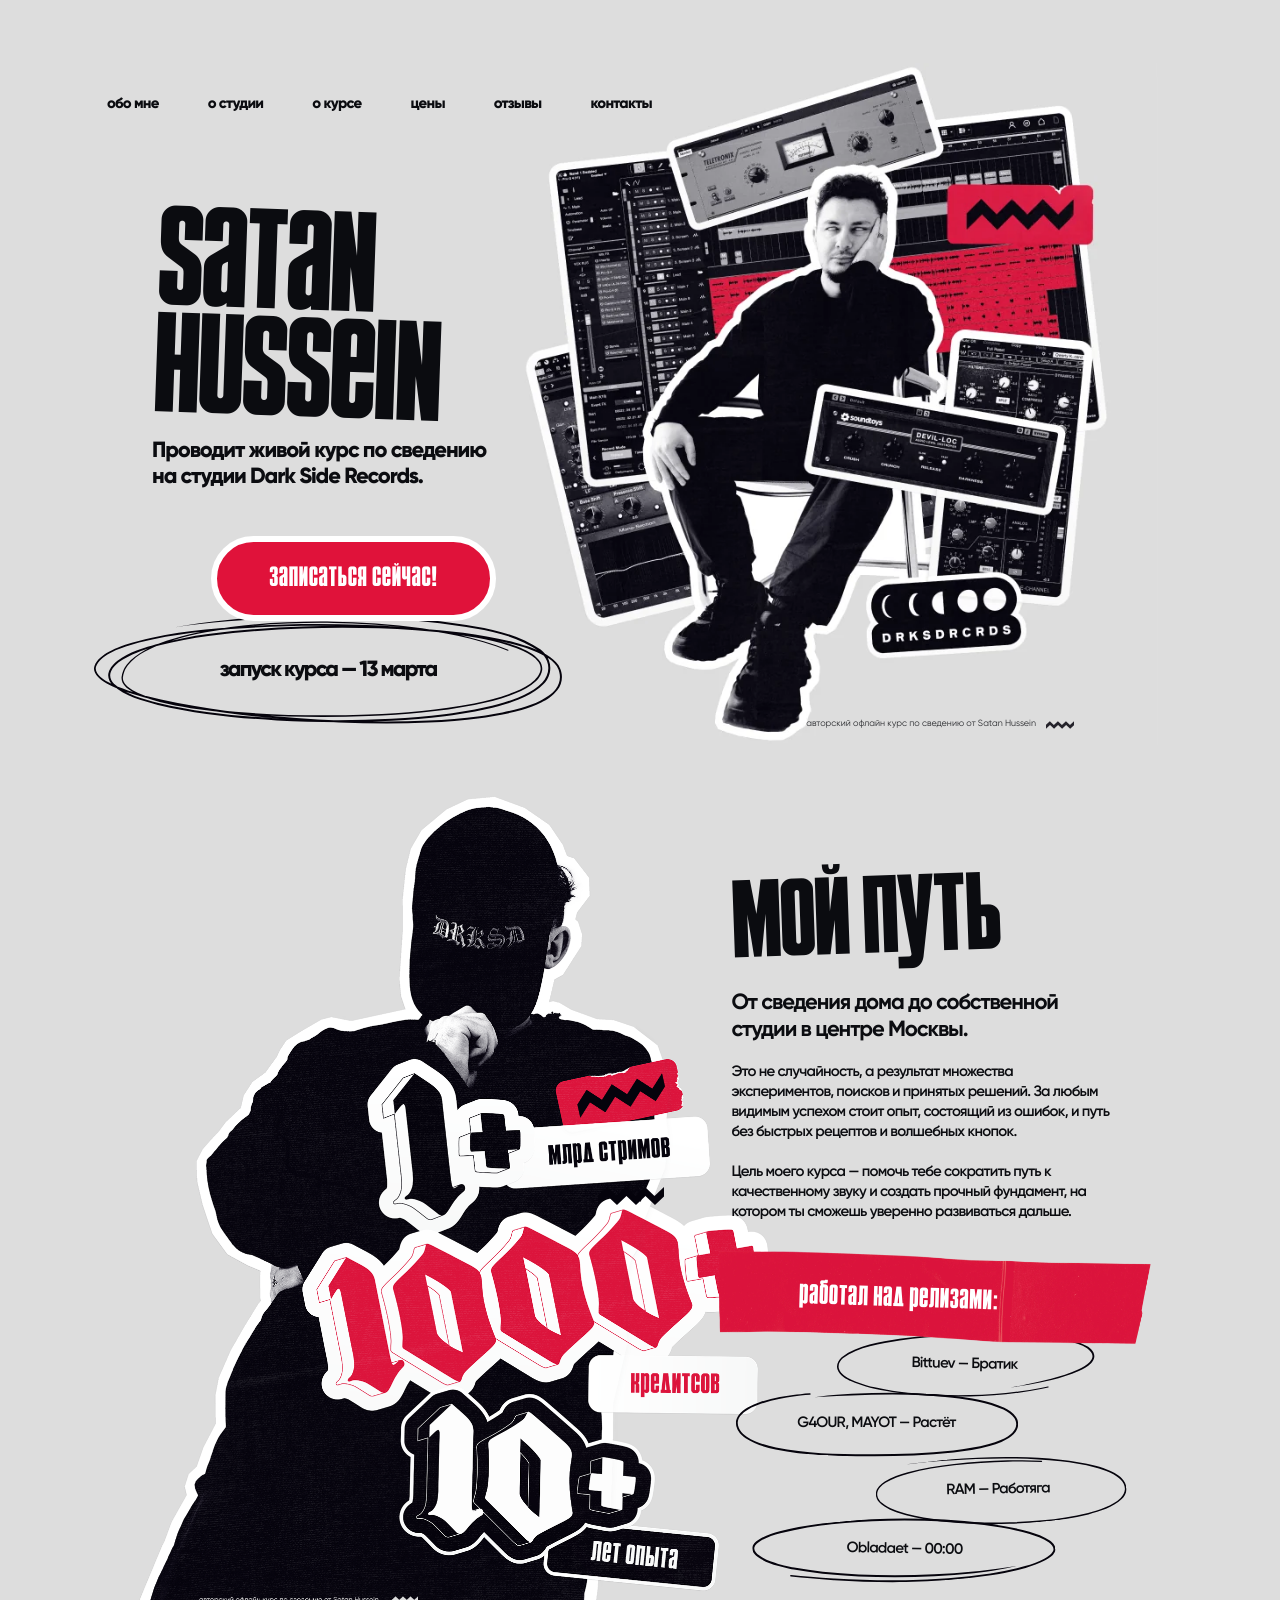
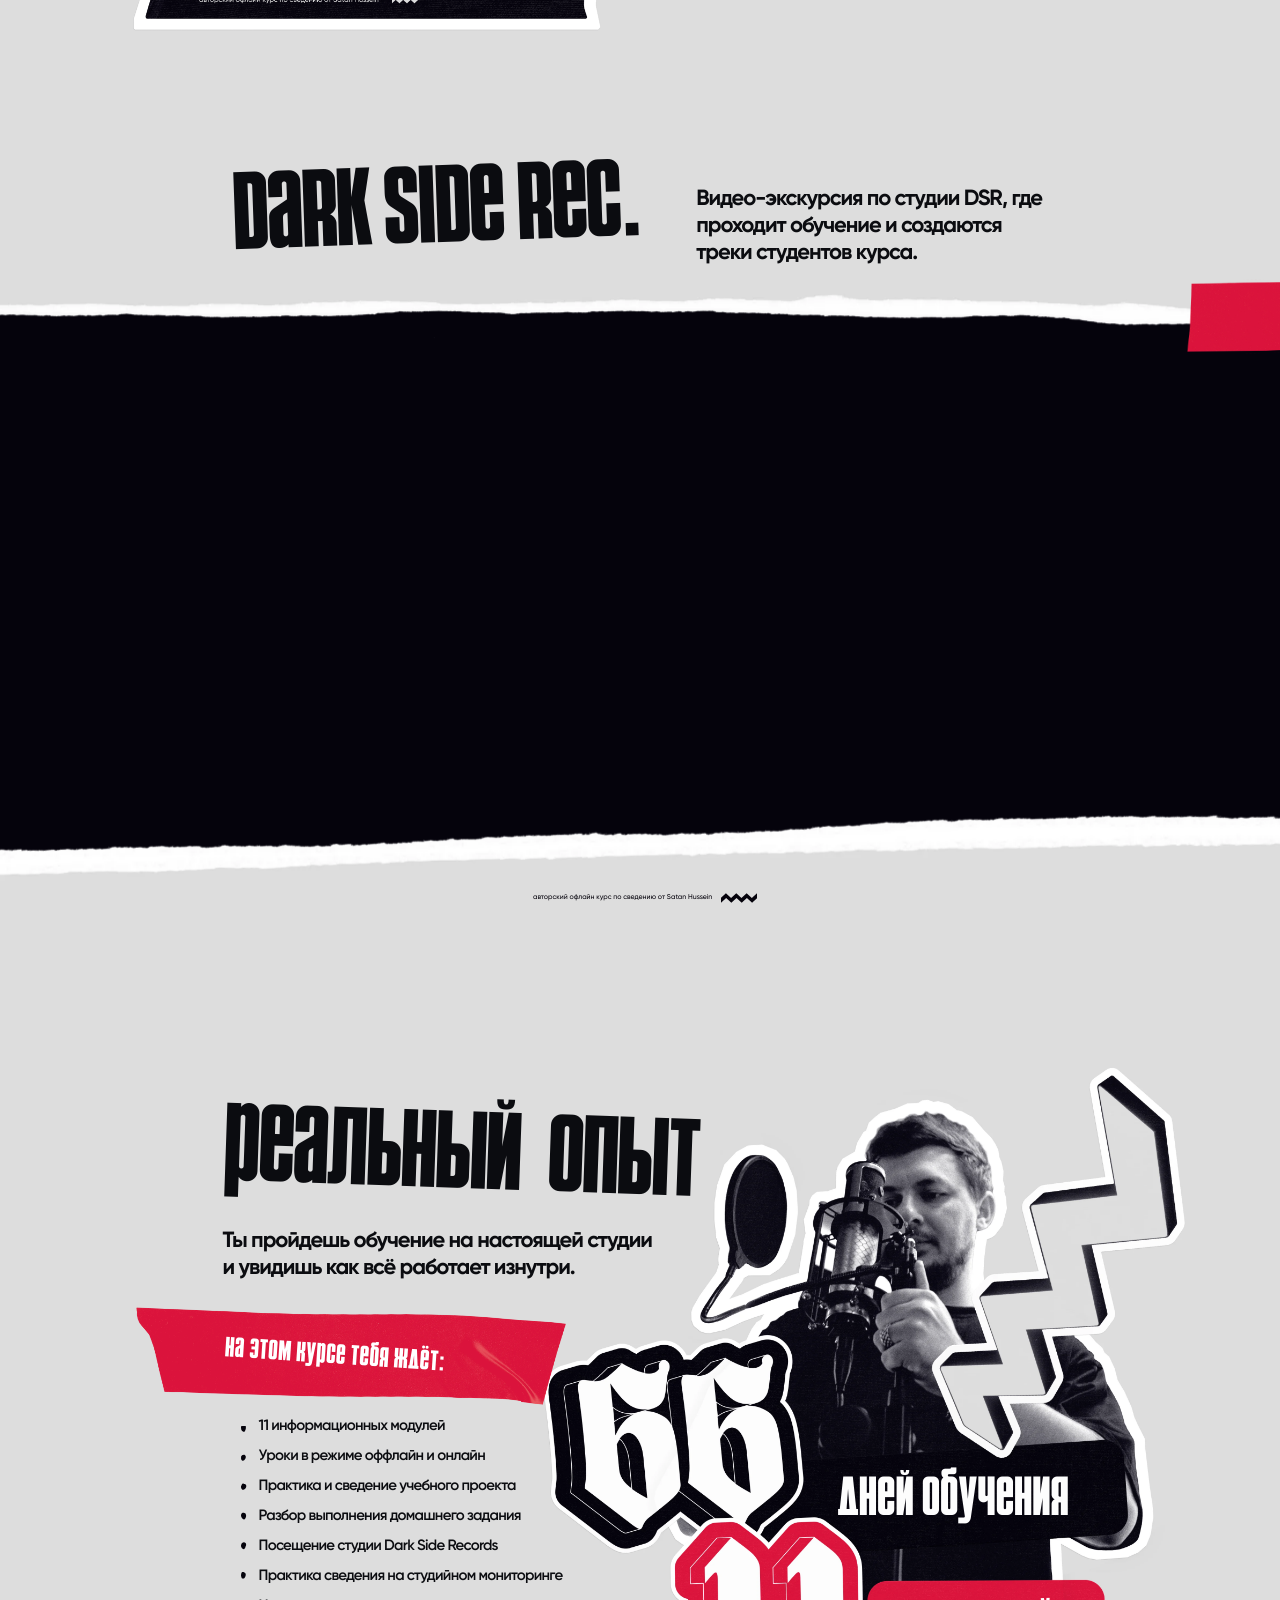
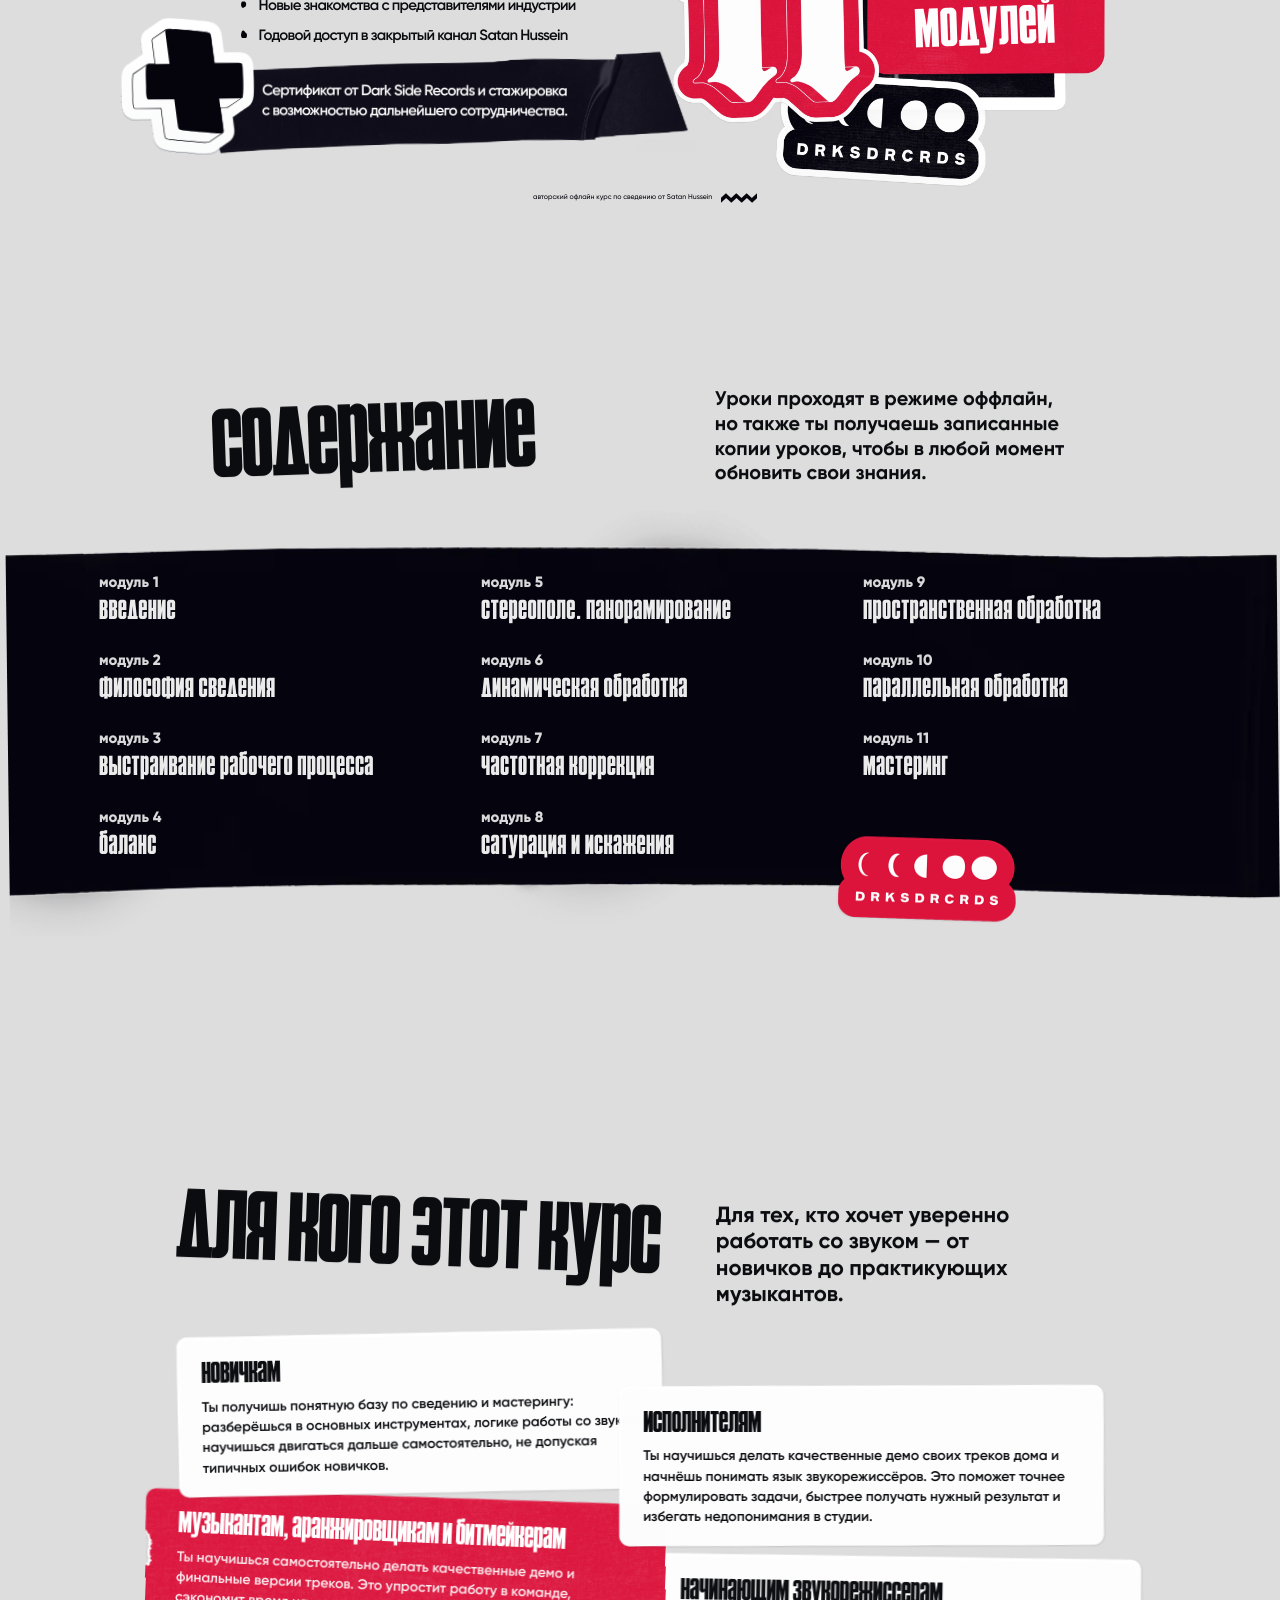
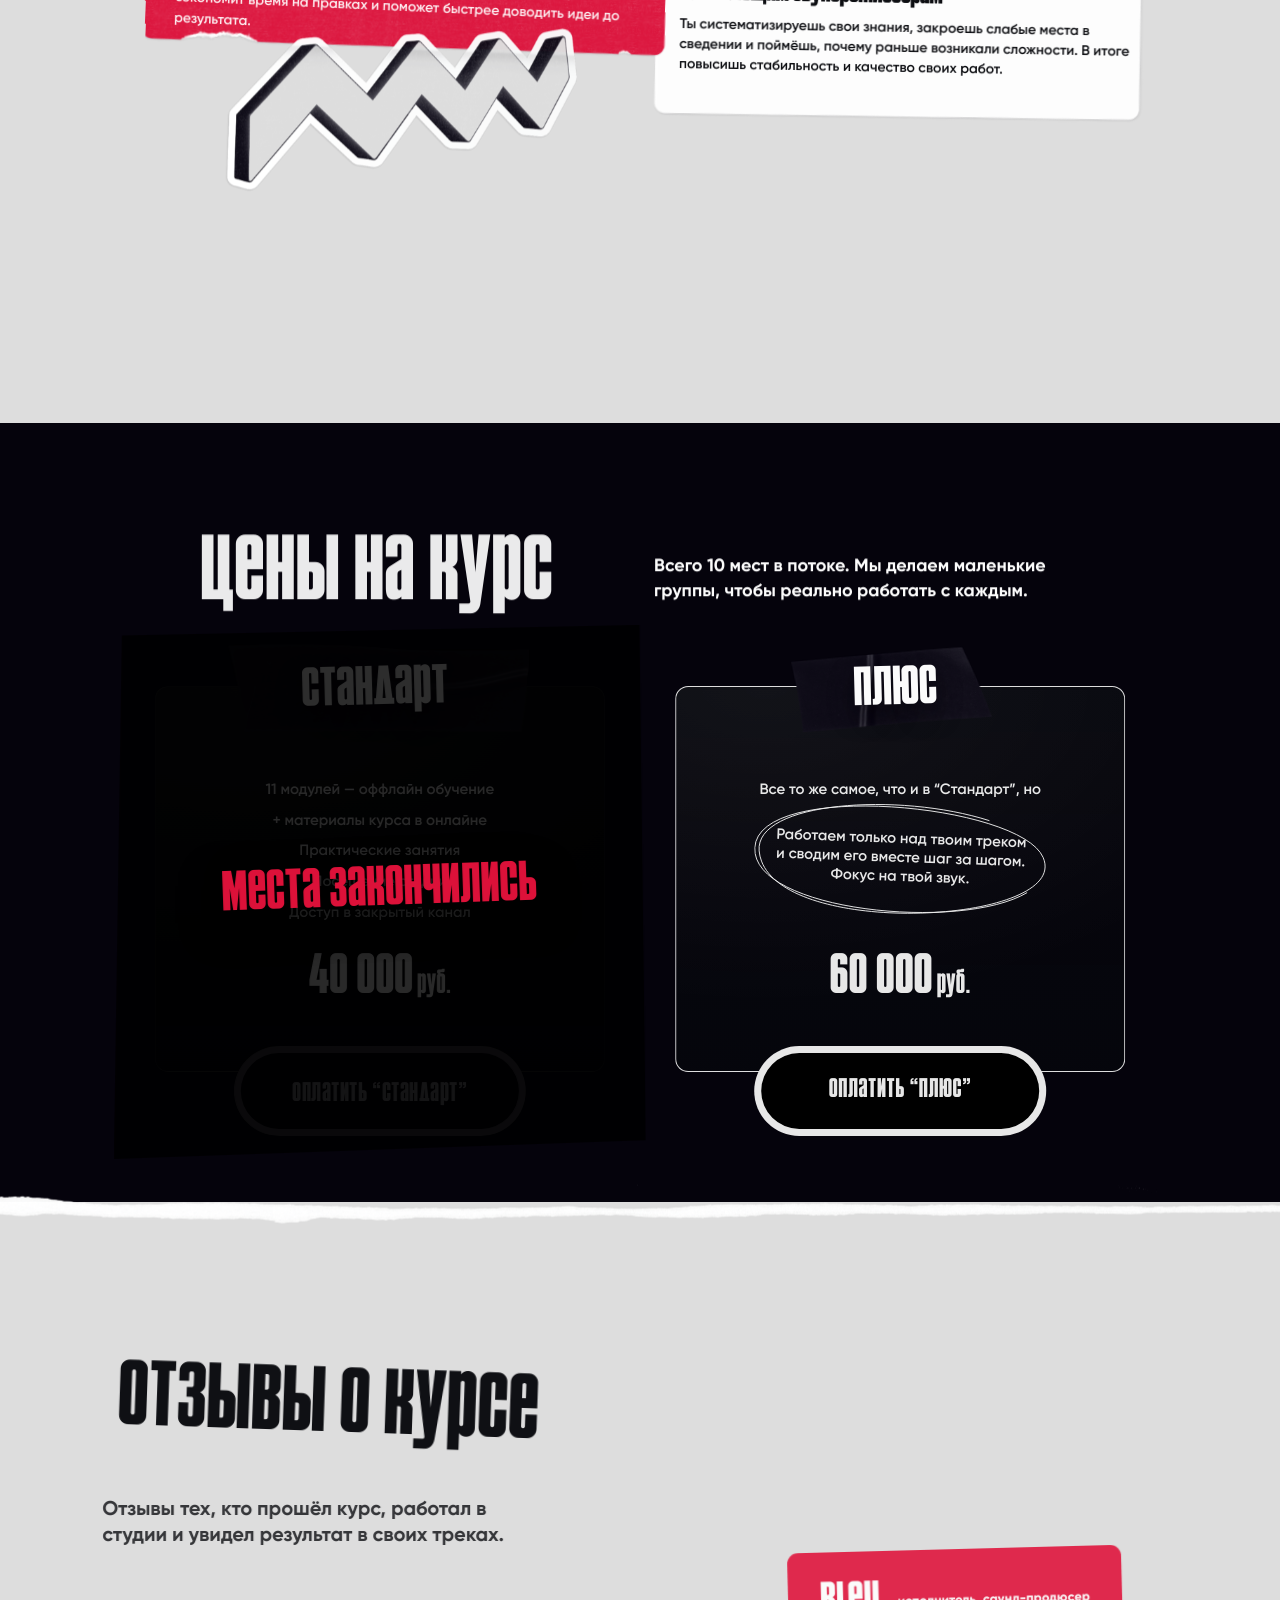
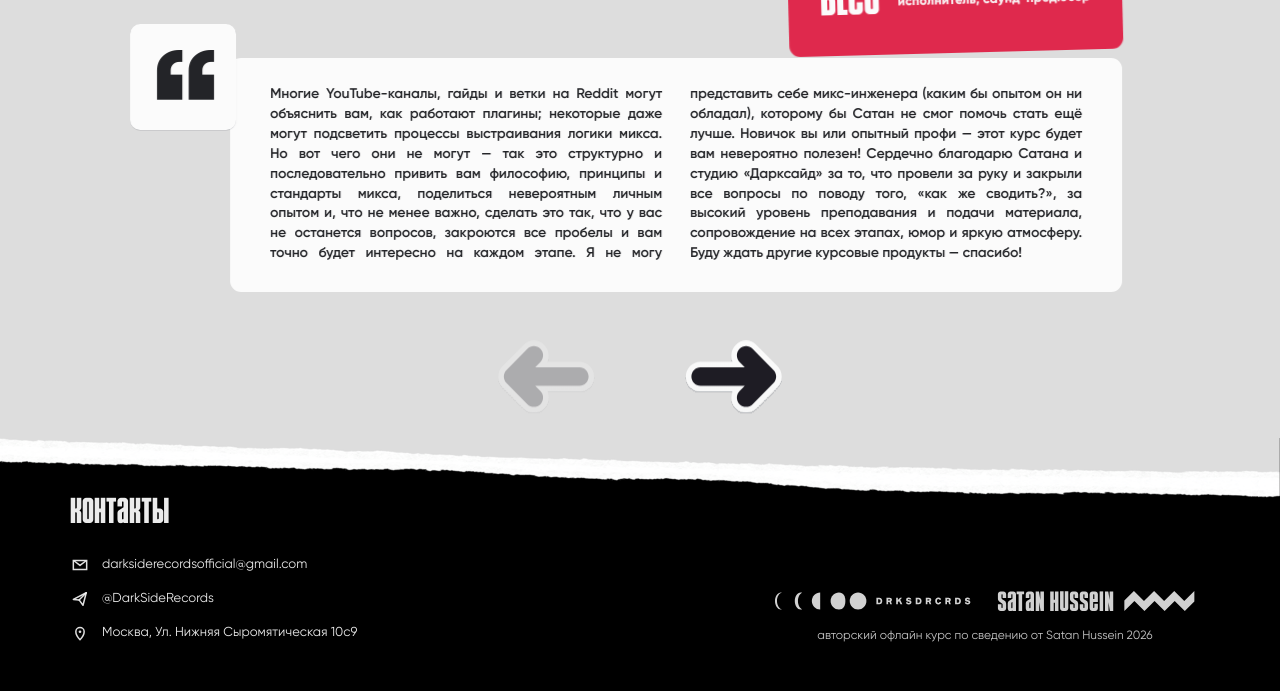
==== commit faa830f5: "Добавил корректно отображение логотипов и исправил визуальные баги" ====
--- a/index.html
+++ b/index.html
@@ -101,10 +101,10 @@
     <section class="section" id="about">
       <div class="container twoCol">
         <div class="twoCol__media collageStats" aria-label="Достижения" data-reveal="left">
-          <img class="collageStats__img" src="img/collage-about-figma.webp" alt="" loading="lazy" decoding="async" />
+          <img class="collageStats__img" src="img/collage-about2.png" alt="" loading="lazy" decoding="async" />
           <img class="collageStats__mark" src="img/small_lines_logo.svg" alt="" aria-hidden="true" />
           <div class="collageStats__labels" aria-hidden="true">
-            <div class="collageStats__label collageStats__label--streams">
+            <!-- <div class="collageStats__label collageStats__label--streams">
               <span class="collageStats__small">млрд стримов</span>
             </div>
             <div class="collageStats__label collageStats__label--credits">
@@ -112,12 +112,12 @@
             </div>
             <div class="collageStats__label collageStats__label--years">
               <span class="collageStats__small">лет опыта</span>
-            </div>
-          </div>
-          <div class="collageStats__foot" aria-hidden="true">
+            </div> -->
+          </div>
+          <!-- <div class="collageStats__foot" aria-hidden="true">
             <span>авторский офлайн курс по сведению от Satan Hussein</span>
             <img src="img/small_lines_logo.svg" alt="" />
-          </div>
+          </div> -->
         </div>
         <div class="twoCol__copy">
           <h2 class="h2" data-reveal="right">мой путь</h2>
--- a/styles.css
+++ b/styles.css
@@ -1206,7 +1206,7 @@
 #about .collageStats {
   position: absolute;
   left: -2px;
-  top: -95px;
+  top: 0px;
   width: 841px;
   height: 1262px;
 }
@@ -4869,7 +4869,7 @@
   #program .program__cols {
     grid-template-columns: repeat(3, minmax(0, 1fr));
     gap: clamp(36px, 5vw, 76px);
-    padding-inline: clamp(24px, 5.55vw, 80px);
+    padding-inline: clamp(24px, 1.55vw, 80px);
   }
 
   #program .program__col {
@@ -6653,16 +6653,29 @@
   }
 }
 
+#program .program__panel::after {
+	content: '';
+	position: absolute;
+	right: 20%;
+	bottom: 17px;
+	width: 201px;
+	height: 101px;
+	border-radius: 0;
+	background: url("img/red-logo-l.png")center / 201px 101px no-repeat;
+	transform: none;
+}
 @media (max-width: 767px) {
-  #program .program__panel::after {
-    right: 26px;
-    bottom: 17px;
-    width: 110px;
-    height: 60px;
-    border-radius: 0;
-    background: url("img/rec-red-bage.webp") center / 110px 60px no-repeat;
-    transform: none;
-  }
+	#program .program__panel::after {
+		content: '';
+		position: absolute;
+		right: 26px;
+		bottom: 17px;
+		width: 110px;
+		height: 60px;
+		border-radius: 0;
+		background: url("img/rec-red-bage.webp") center / 110px 60px no-repeat;
+		transform: none;
+	}
 }
 
 /* Footer transition: the source is exported at 2x (120px), so it renders at 60px. */
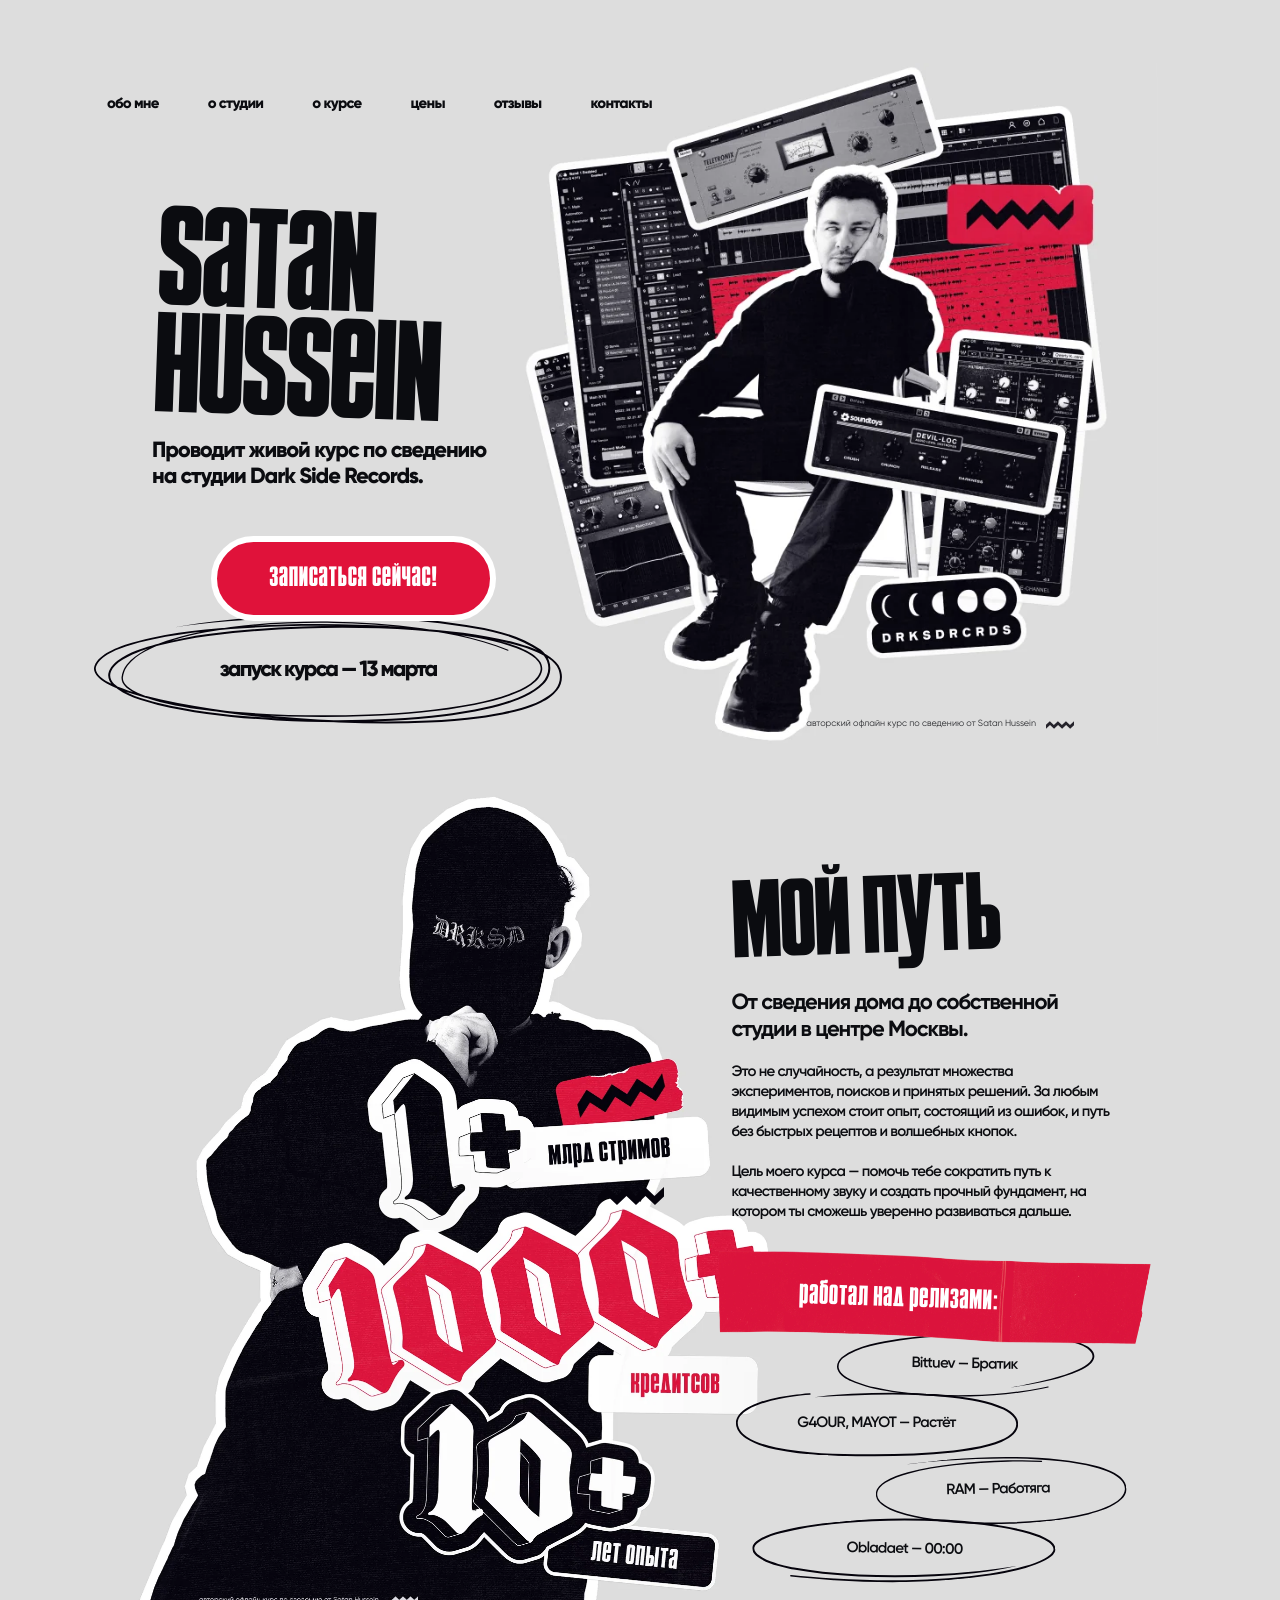
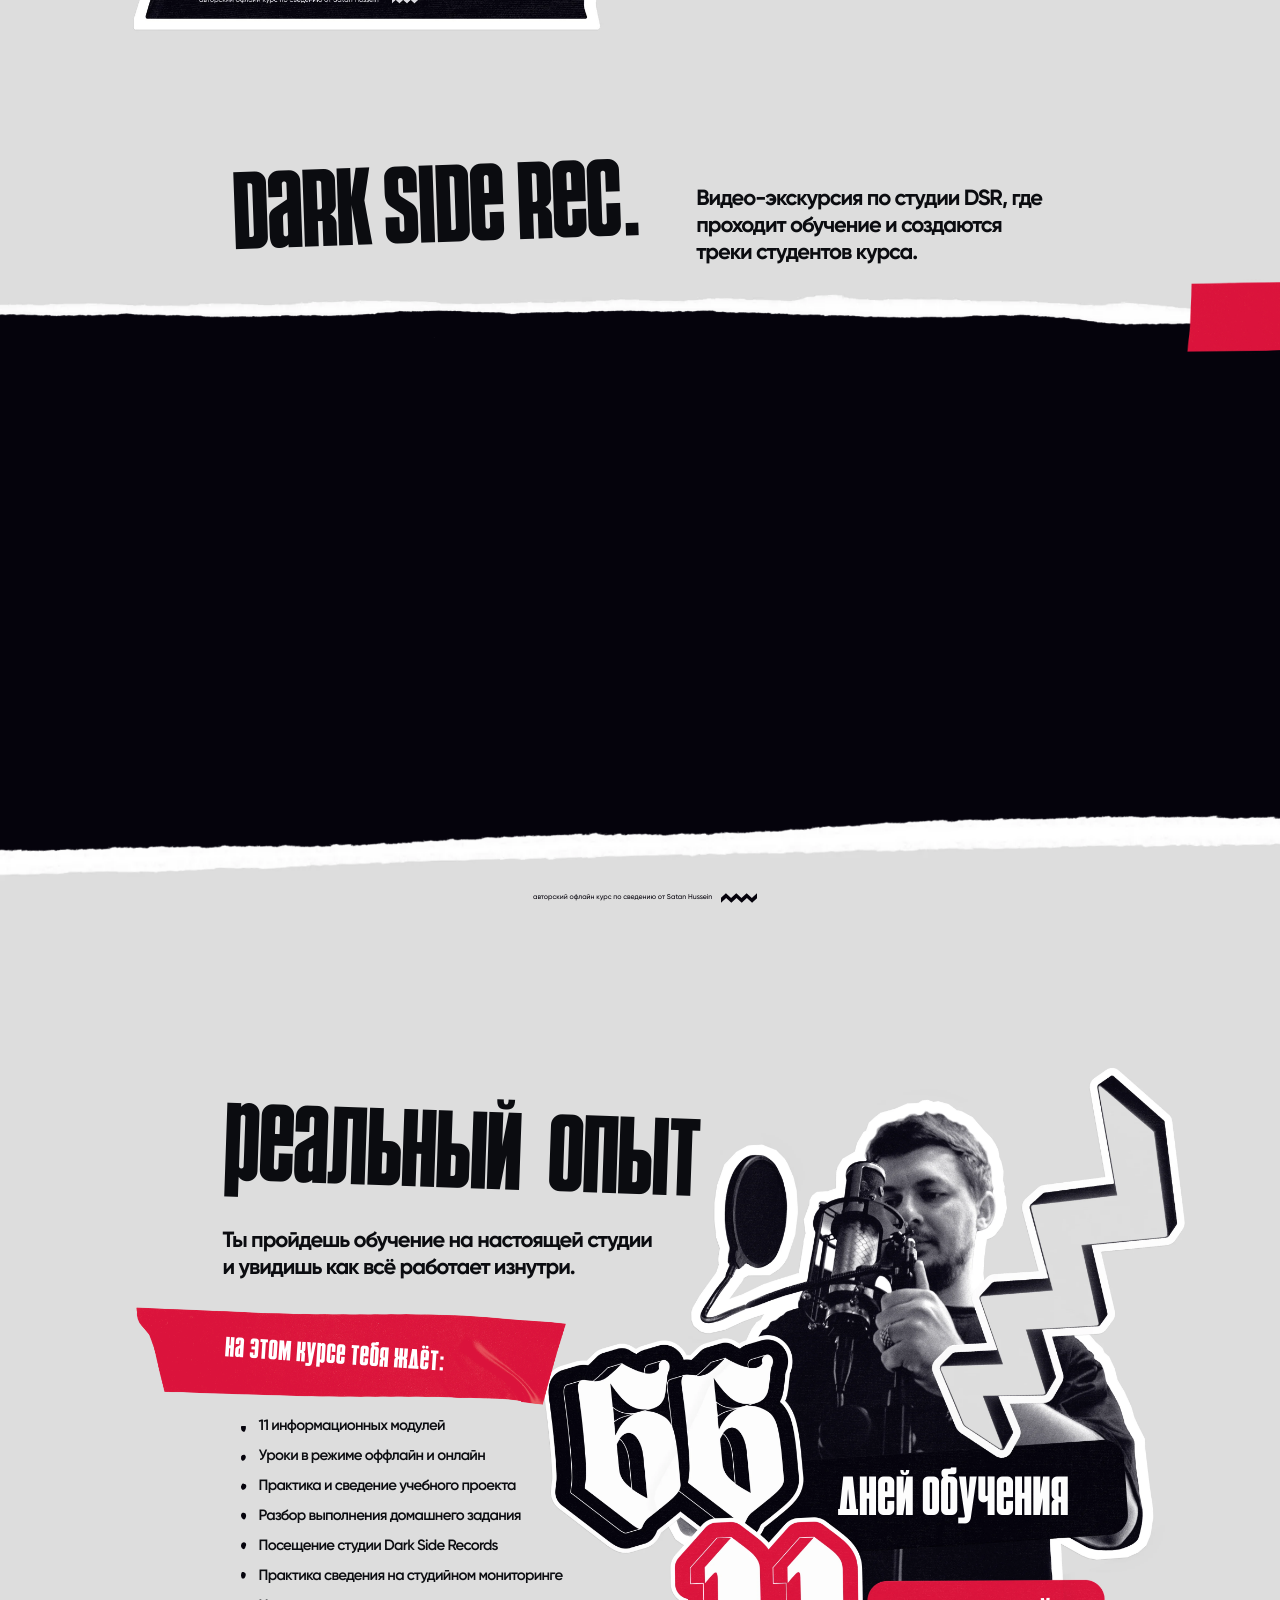
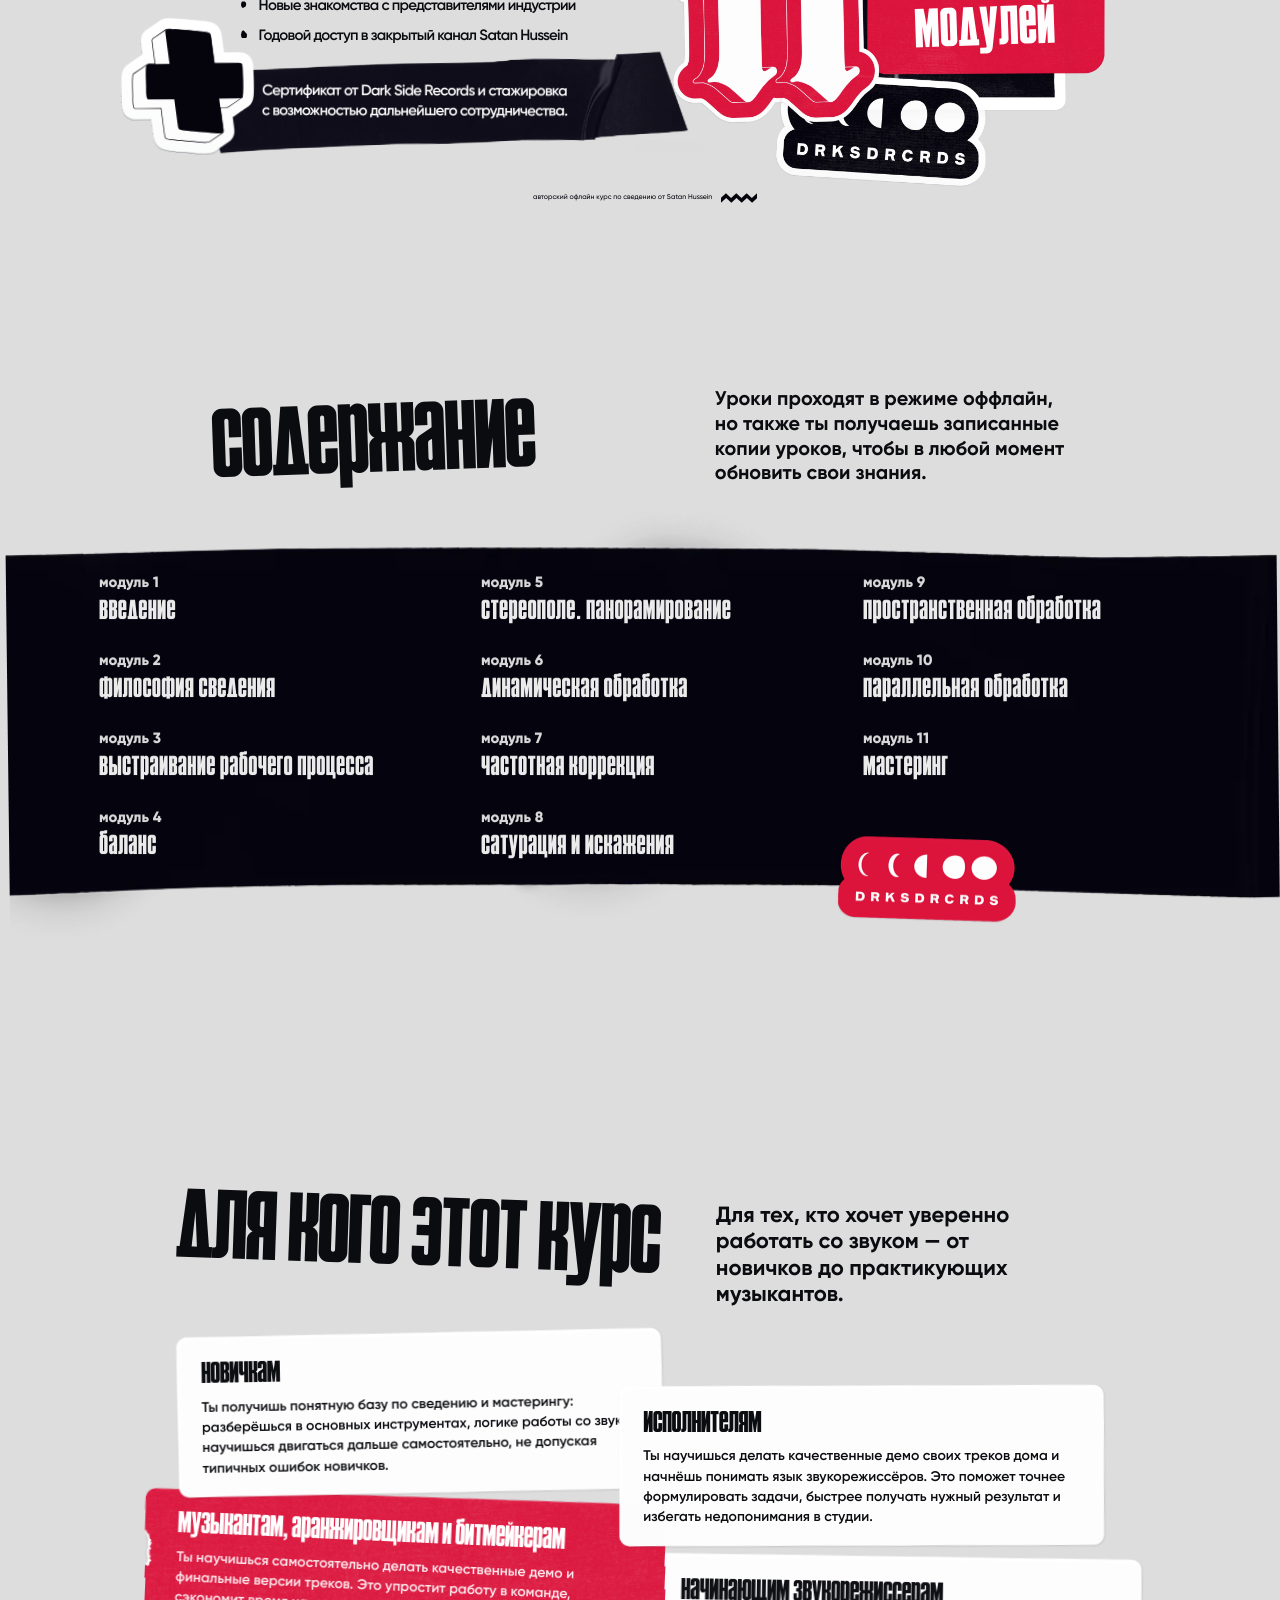
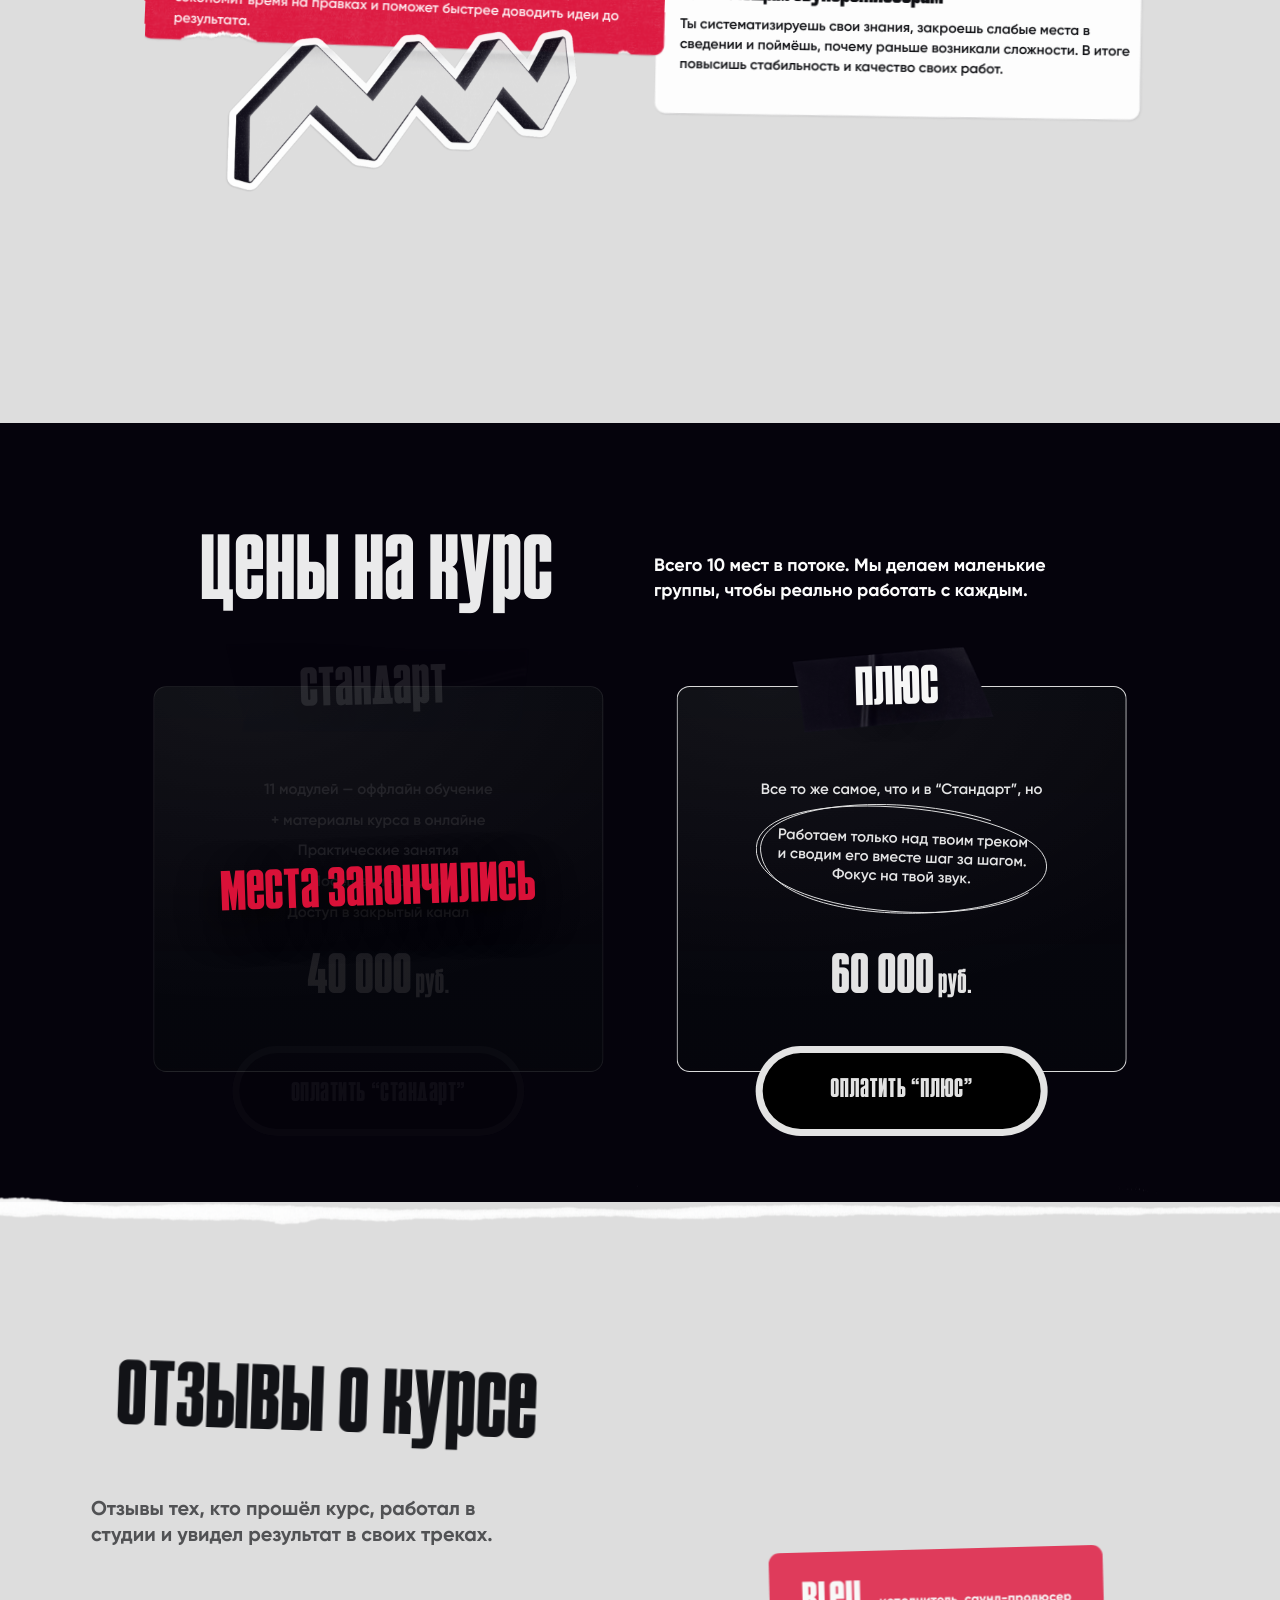
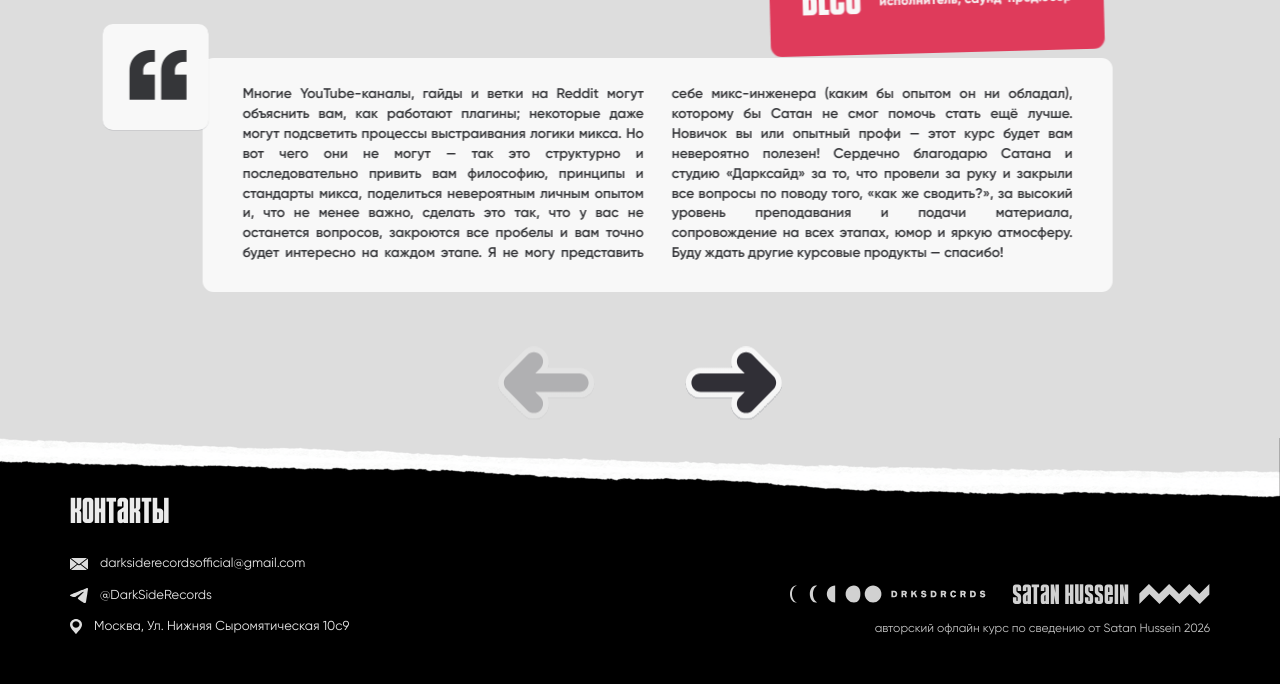
==== commit 4e8ff204: "Оптимизировал картинку и внес правки" ====
--- a/index.html
+++ b/index.html
@@ -101,7 +101,7 @@
     <section class="section" id="about">
       <div class="container twoCol">
         <div class="twoCol__media collageStats" aria-label="Достижения" data-reveal="left">
-          <img class="collageStats__img" src="img/collage-about2.png" alt="" loading="lazy" decoding="async" />
+          <img class="collageStats__img" src="img/collage-about2.webp" alt="" loading="lazy" decoding="async" />
           <img class="collageStats__mark" src="img/small_lines_logo.svg" alt="" aria-hidden="true" />
           <div class="collageStats__labels" aria-hidden="true">
             <!-- <div class="collageStats__label collageStats__label--streams">
@@ -208,13 +208,15 @@
 
         <div class="studio__stage" aria-label="Видео-экскурсия" data-video-reveal>
           <div class="studio__black">
-            <iframe
-              class="studio__video"
-              src="https://www.youtube.com/embed/LJR9cGuu3yQ?si=VZ2dc4B62Mi1p7eP"
-              title="Видео-экскурсия по студии"
-              allow="accelerometer; autoplay; clipboard-write; encrypted-media; gyroscope; picture-in-picture; web-share"
-              allowfullscreen
-              loading="lazy"></iframe>
+            <div class="studio__video-frame">
+              <iframe
+                class="studio__video"
+                src="https://www.youtube.com/embed/LJR9cGuu3yQ?si=VZ2dc4B62Mi1p7eP"
+                title="Видео-экскурсия по студии"
+                allow="accelerometer; autoplay; clipboard-write; encrypted-media; gyroscope; picture-in-picture; web-share"
+                allowfullscreen
+                loading="lazy"></iframe>
+            </div>
             <span class="studio__curtain studio__curtain--top" aria-hidden="true"></span>
             <span class="studio__curtain studio__curtain--bottom" aria-hidden="true"></span>
           </div>
@@ -596,24 +598,21 @@
 
             <ul class="contacts__list">
               <li>
-                <svg class="contacts__icon" viewBox="0 0 24 24" aria-hidden="true">
-                  <path d="M4 6.5h16v11H4z" fill="none" stroke="currentColor" stroke-width="1.8" />
-                  <path d="m5.5 7.5 6.5 5 6.5-5" fill="none" stroke="currentColor" stroke-width="1.8" stroke-linecap="round" stroke-linejoin="round" />
-                </svg>
+                <svg width="18" height="12" viewBox="0 0 18 12" fill="none" xmlns="http://www.w3.org/2000/svg">
+									<path d="M0.551743 0.92882L6.68764 5.77566C6.83819 5.89497 6.83819 6.10576 6.68764 6.22507L0.551743 11.0712C0.336905 11.241 0 11.1034 0 10.8465V1.15352C0 0.896615 0.336905 0.759012 0.551743 0.92882ZM8.78069 6.34291L1.41272 0.52333C1.18242 0.34108 1.32565 0 1.63244 0H16.3684C16.6752 0 16.8184 0.341812 16.5881 0.52333L9.22013 6.34291C9.09481 6.44172 8.90682 6.44172 8.7815 6.34291H8.78069ZM7.44039 6.71619C7.56571 6.61738 7.7537 6.61738 7.87902 6.71619L8.70094 7.36542C8.78638 7.43275 8.89299 7.46715 9.00041 7.46715C9.10783 7.46715 9.21362 7.43349 9.29988 7.36542L10.1218 6.71619C10.2471 6.61738 10.4351 6.61738 10.5604 6.71619L16.5873 11.4767C16.8176 11.6589 16.6744 12 16.3676 12H1.63163C1.32483 12 1.18161 11.6582 1.41191 11.4767L7.43958 6.71619H7.44039ZM11.3124 5.77566L17.4483 0.92882C17.6631 0.759012 18 0.896615 18 1.15352V10.8472C18 11.1041 17.6631 11.2417 17.4483 11.0719L11.3124 6.22507C11.1618 6.10576 11.1618 5.89497 11.3124 5.77566Z" fill="#DDDDDD"/>
+								</svg>
                 <a href="mailto:darksiderecordsofficial@gmail.com">darksiderecordsofficial@gmail.com</a>
               </li>
               <li>
-                <svg class="contacts__icon" viewBox="0 0 24 24" aria-hidden="true">
-                  <path d="M4 12.5 19.5 4.5 15.6 19.5 10.9 13.1 4 12.5Z" fill="none" stroke="currentColor" stroke-width="1.8" stroke-linejoin="round" />
-                  <path d="M10.9 13.1 19.5 4.5" fill="none" stroke="currentColor" stroke-width="1.8" stroke-linecap="round" />
-                </svg>
+                <svg width="18" height="15" viewBox="0 0 18 15" fill="none" xmlns="http://www.w3.org/2000/svg">
+									<path d="M1.10474 6.5387C1.10474 6.5387 9.06606 3.24235 11.8277 2.08319C12.888 1.61832 16.4763 0.133143 16.4763 0.133143C16.4763 0.133143 18.1296 -0.518884 17.9918 1.06288C17.9439 1.71491 17.5785 3.98493 17.2071 6.44211C16.656 9.91959 16.0569 13.7231 16.0569 13.7231C16.0569 13.7231 15.9671 14.7917 15.1823 14.9728C14.3976 15.16 13.1096 14.3268 12.882 14.1397C12.6963 14.0008 9.43148 11.9119 8.23338 10.8916C7.9099 10.6139 7.54448 10.0584 8.28131 9.40642C9.93468 7.87898 11.9175 5.97724 13.1096 4.76978C13.6607 4.21435 14.2119 2.91633 11.9115 4.49206C8.64673 6.76208 5.42386 8.89928 5.42386 8.89928C5.42386 8.89928 4.68703 9.36416 3.30923 8.94758C1.93142 8.53101 0.319987 7.97558 0.319987 7.97558C0.319987 7.97558 -0.782258 7.28129 1.10474 6.5387Z" fill="#DDDDDD"/>
+								</svg>
                 <a href="https://t.me/DarkSideRecords" aria-label="Telegram">@DarkSideRecords</a>
               </li>
               <li>
-                <svg class="contacts__icon" viewBox="0 0 24 24" aria-hidden="true">
-                  <path d="M12 20s5-5.1 5-9.5A5 5 0 1 0 7 10.5C7 14.9 12 20 12 20Z" fill="none" stroke="currentColor" stroke-width="1.8" stroke-linejoin="round" />
-                  <circle cx="12" cy="10.5" r="1.6" fill="currentColor" />
-                </svg>
+                <svg width="12" height="15" viewBox="0 0 12 15" fill="none" xmlns="http://www.w3.org/2000/svg">
+									<path d="M10.1241 1.57529C8.98528 0.525037 7.49262 0 5.99996 0C4.5073 0 3.01464 0.525037 1.87583 1.57529C-0.401985 3.67563 -0.700912 6.6413 1.50716 9.65089C2.62838 11.179 5.99996 15 5.99996 15C5.99996 15 9.37154 11.179 10.4928 9.65089C12.701 6.6413 12.4019 3.67563 10.1241 1.57529ZM5.99996 8.76896C4.06158 8.76896 2.49008 7.31992 2.49008 5.53257C2.49008 3.74522 4.06158 2.29617 5.99996 2.29617C7.93835 2.29617 9.50984 3.74522 9.50984 5.53257C9.50984 7.31992 7.93835 8.76896 5.99996 8.76896Z" fill="#DDDDDD"/>
+								</svg>
                 <a href="https://yandex.ru/maps/-/CTVCRPOZ" target="_blank" rel="noopener noreferrer">Москва, Ул. Нижняя Сыромятическая 10с9</a>
               </li>
             </ul>
--- a/styles.css
+++ b/styles.css
@@ -2367,6 +2367,14 @@
 .priceCard--ended .priceCard__soldOverlay,
 .priceCard--ended .priceCard__ended {
   display: block;
+}
+
+.priceCard--ended > :not(.priceCard__soldState) {
+  opacity: 0.1;
+}
+
+.priceCard--ended .priceCard__soldOverlay {
+  display: none;
 }
 
 .priceCard--ended .priceCard__soldState {
@@ -6173,7 +6181,7 @@
 
   .contacts__right {
     flex: 0 0 450px;
-    align-items: center;
+    align-items: end;
   }
 
   .contacts__title {
@@ -6200,7 +6208,7 @@
   .contacts__foot {
     width: 100%;
     margin-top: 17px;
-    text-align: center;
+    text-align: right;
     font-size: 12px;
     color: rgba(255, 255, 255, 0.78);
   }
@@ -6700,6 +6708,36 @@
 /* Let the reviews content define the section height, so it cannot run under the footer. */
 #reviews.section {
   height: auto;
+}
+
+/* Desktop: the review track spans the viewport while each slide remains a single review. */
+@media (min-width: 768px) {
+  #reviews .reviews__viewport {
+    width: 100vw;
+    margin-left: calc(50% - 50vw);
+    padding-right: 0;
+    padding-left: 0;
+  }
+
+  #reviews .reviews__viewport .swiper-slide {
+    padding-right: 0;
+  }
+}
+
+/* Keep the video content on the artboard, but make its black stage reach both screen edges. */
+@media (min-width: 768px) {
+  .studio__black {
+    left: 50%;
+    width: 100vw;
+    transform: translateX(-50%);
+  }
+
+  .studio__video-frame {
+    position: relative;
+    width: min(1440px, 100vw);
+    height: 100%;
+    margin-inline: auto;
+  }
 }
 
 @media (min-width: 768px) {
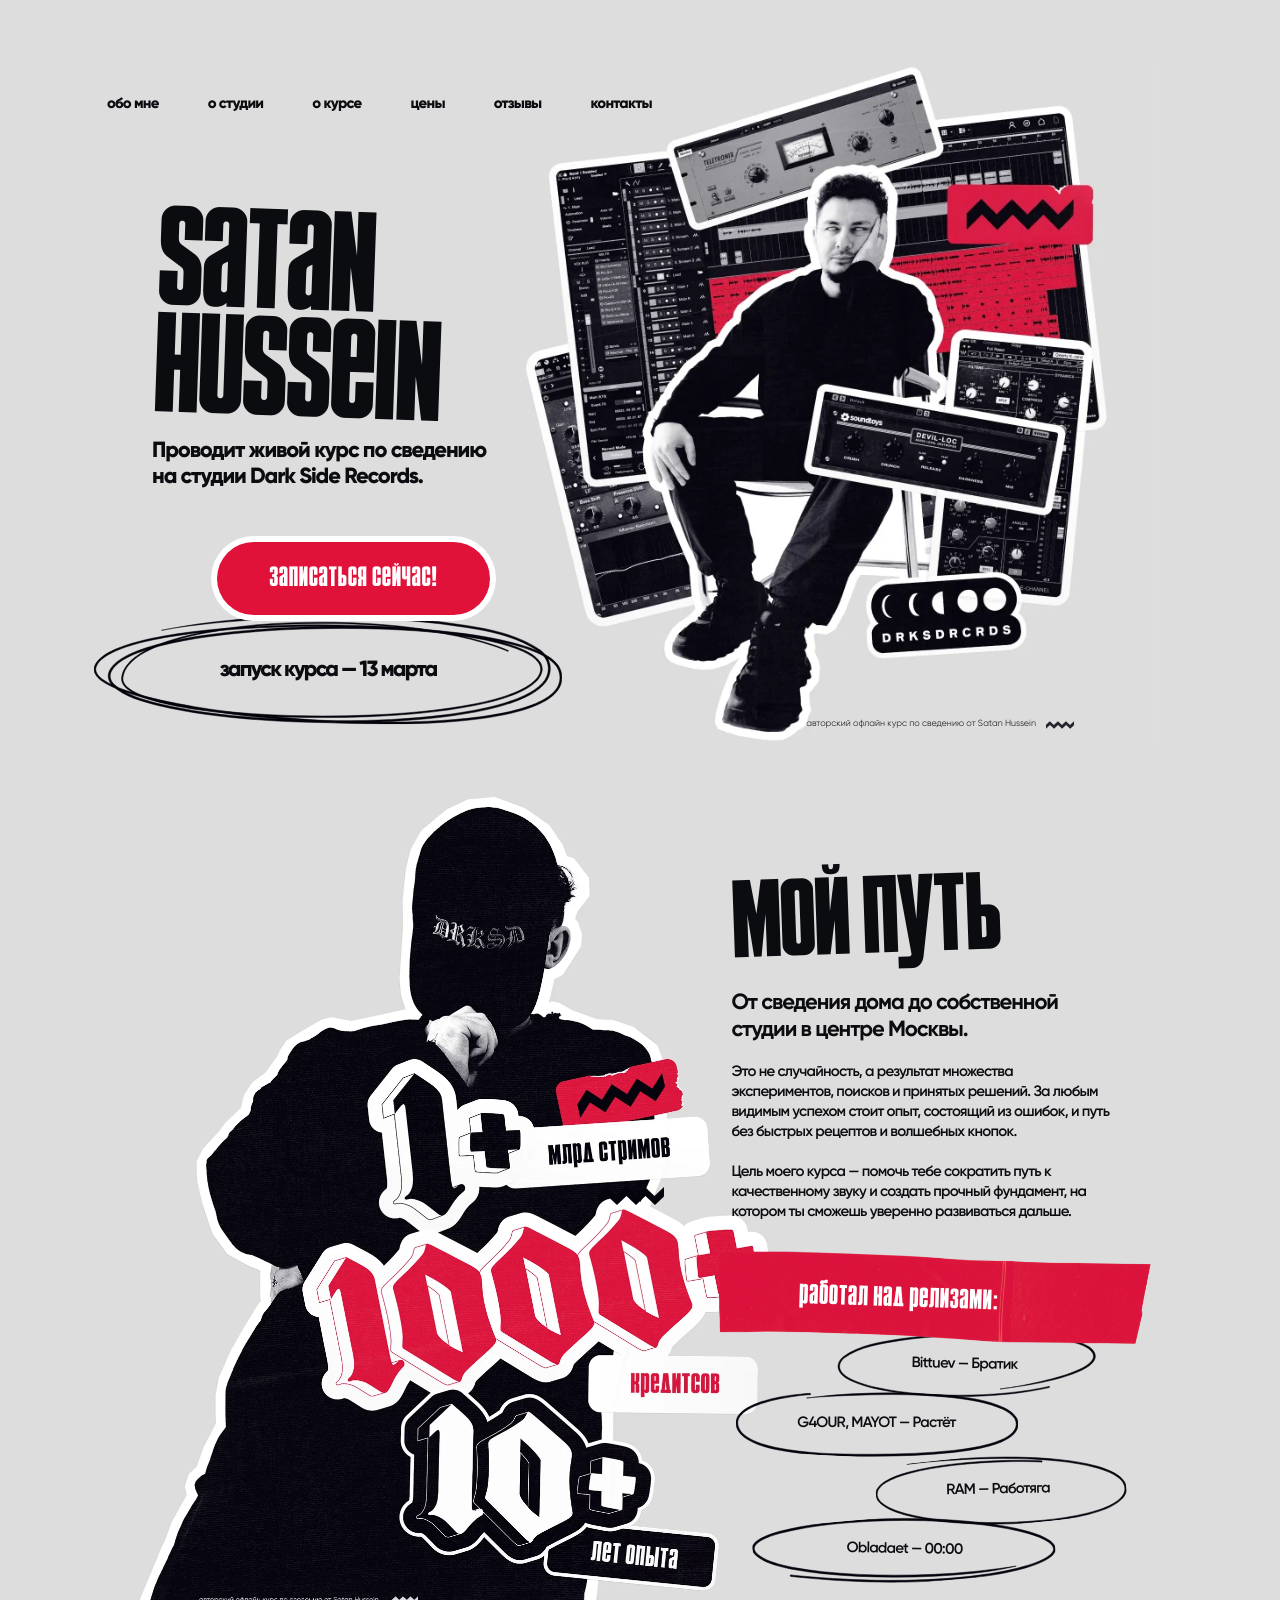
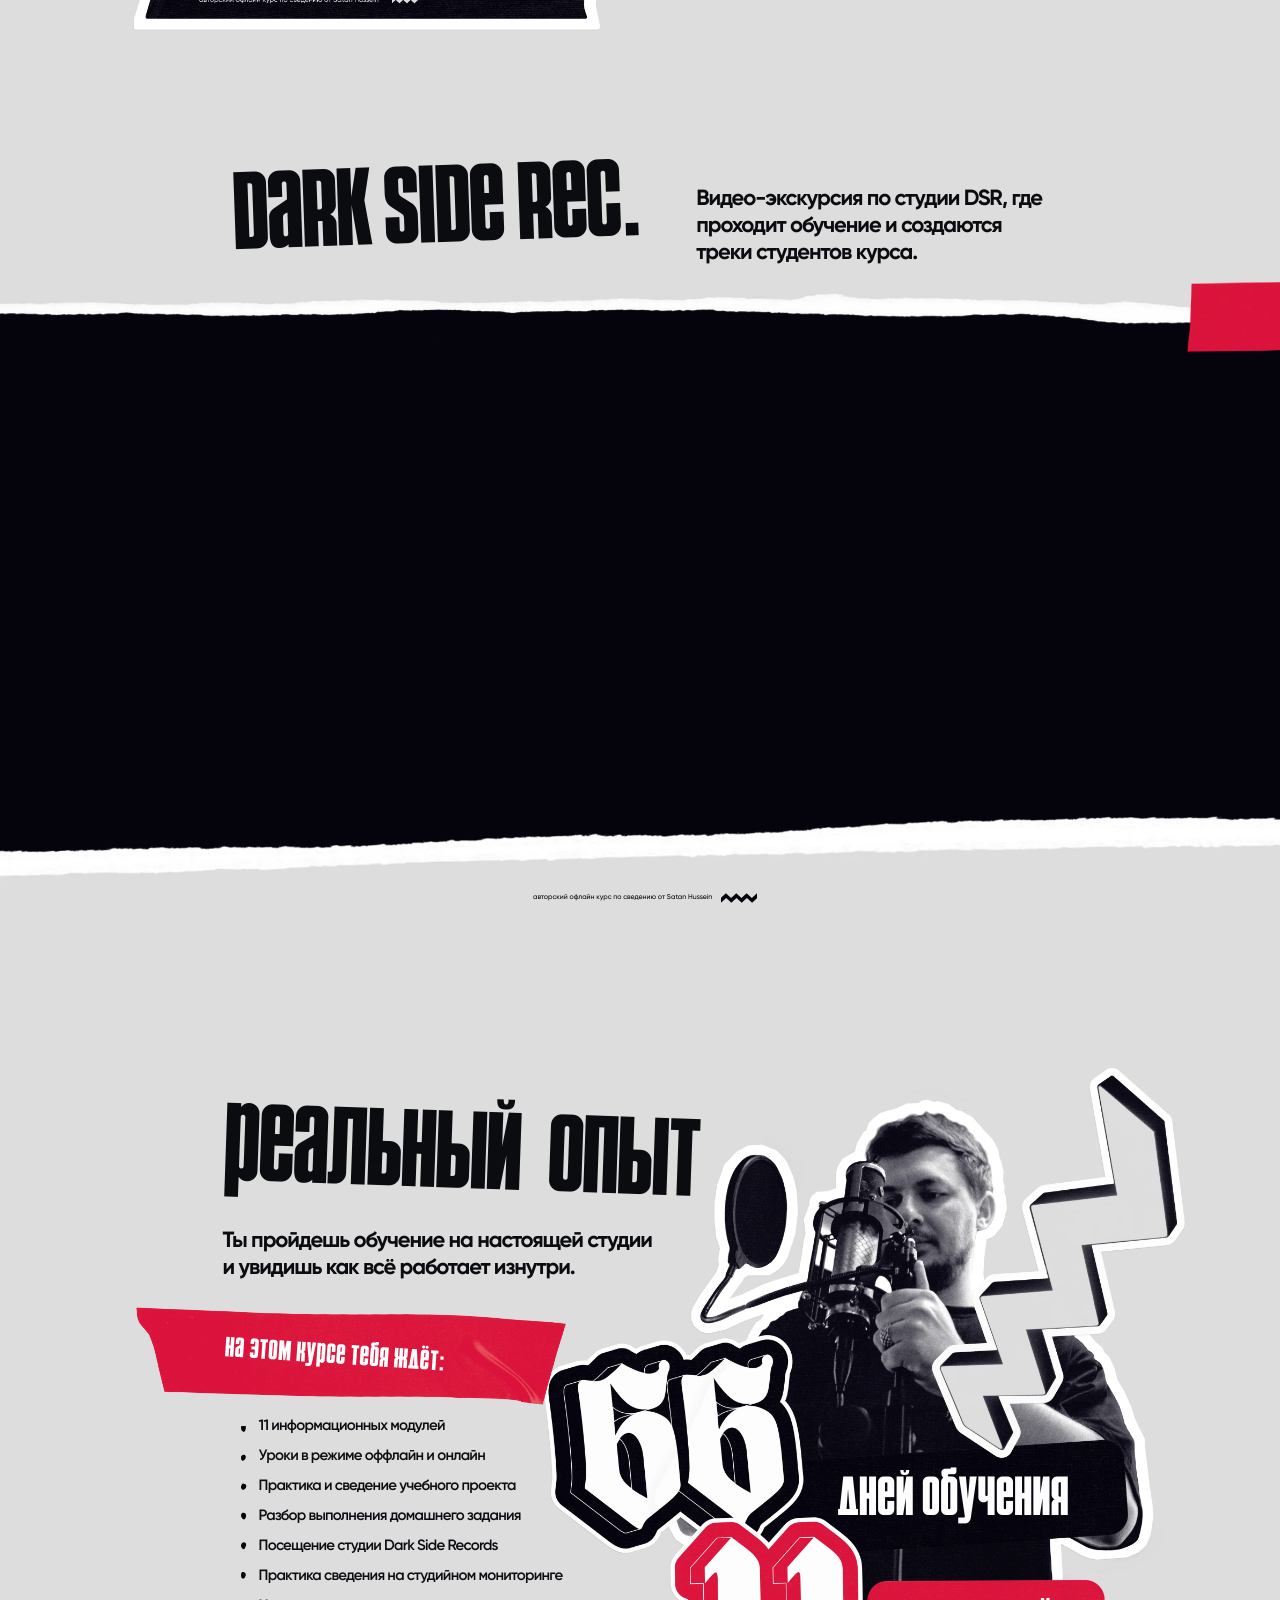
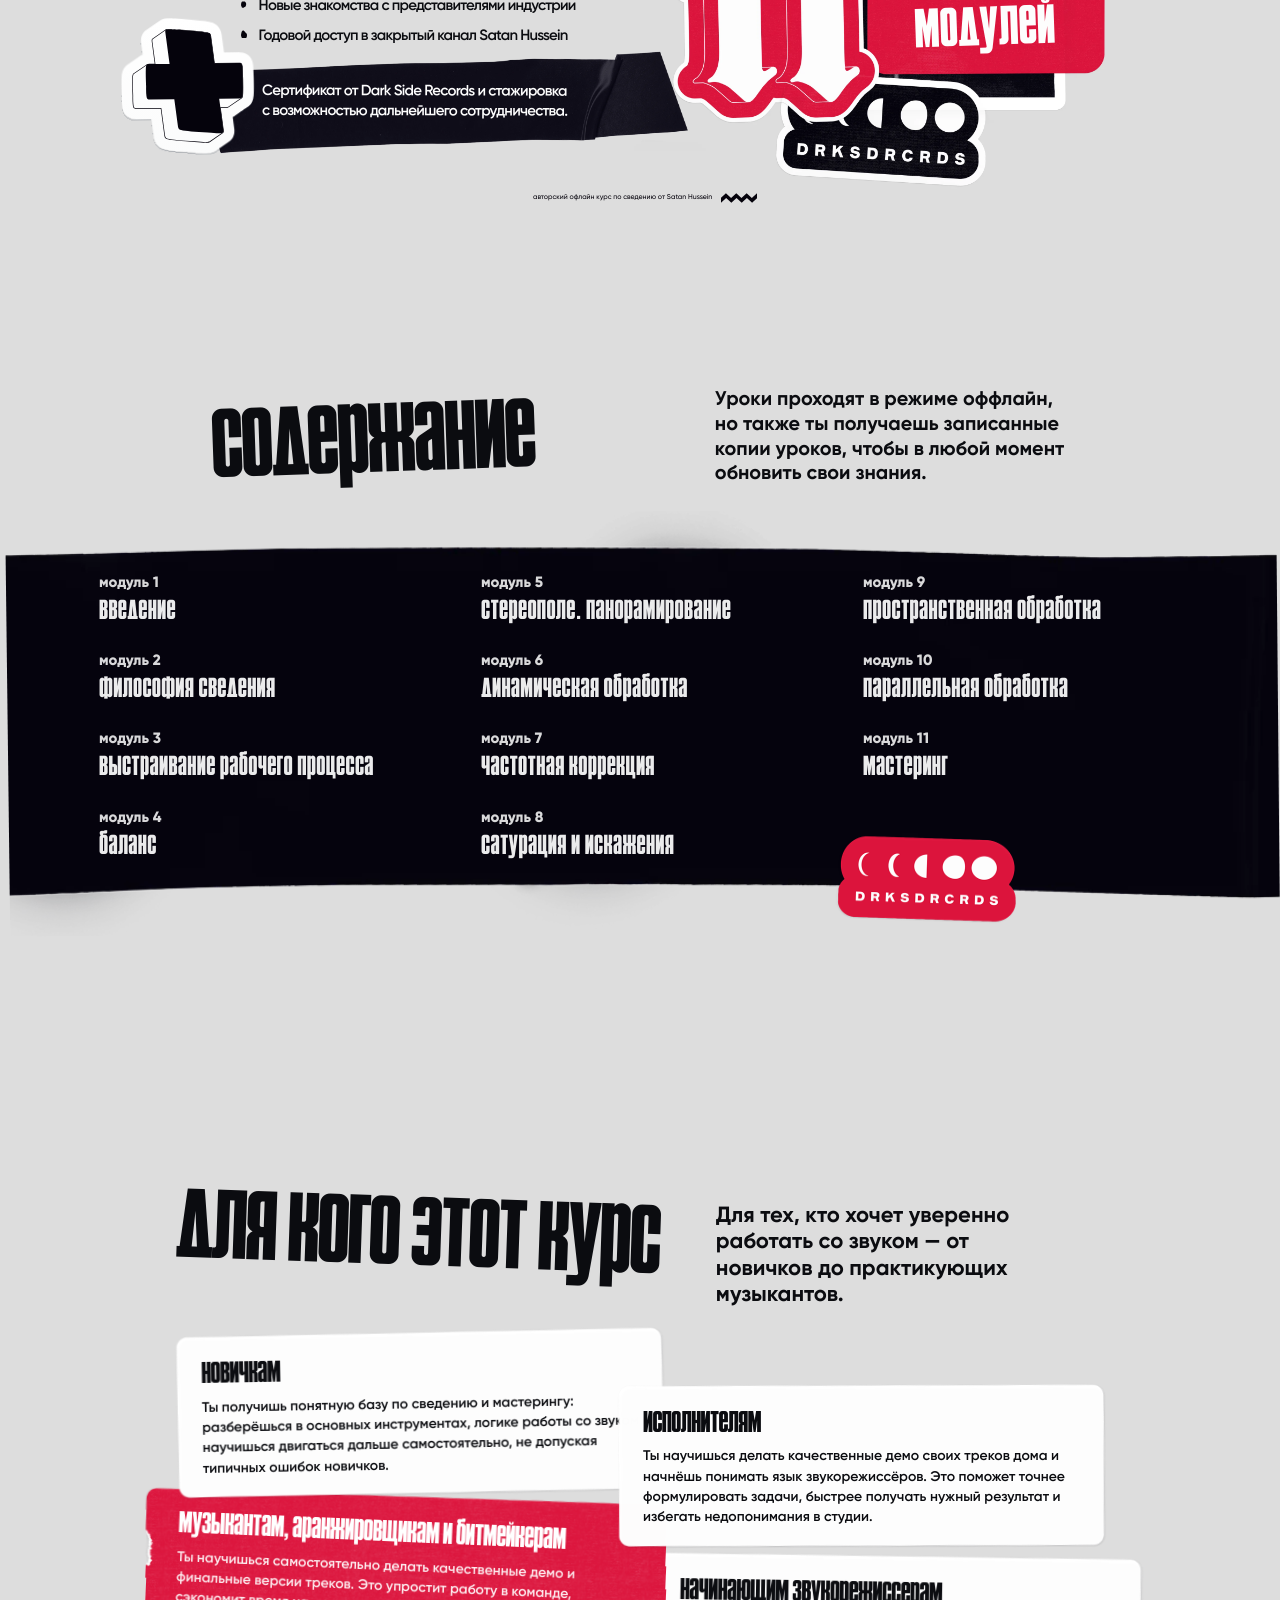
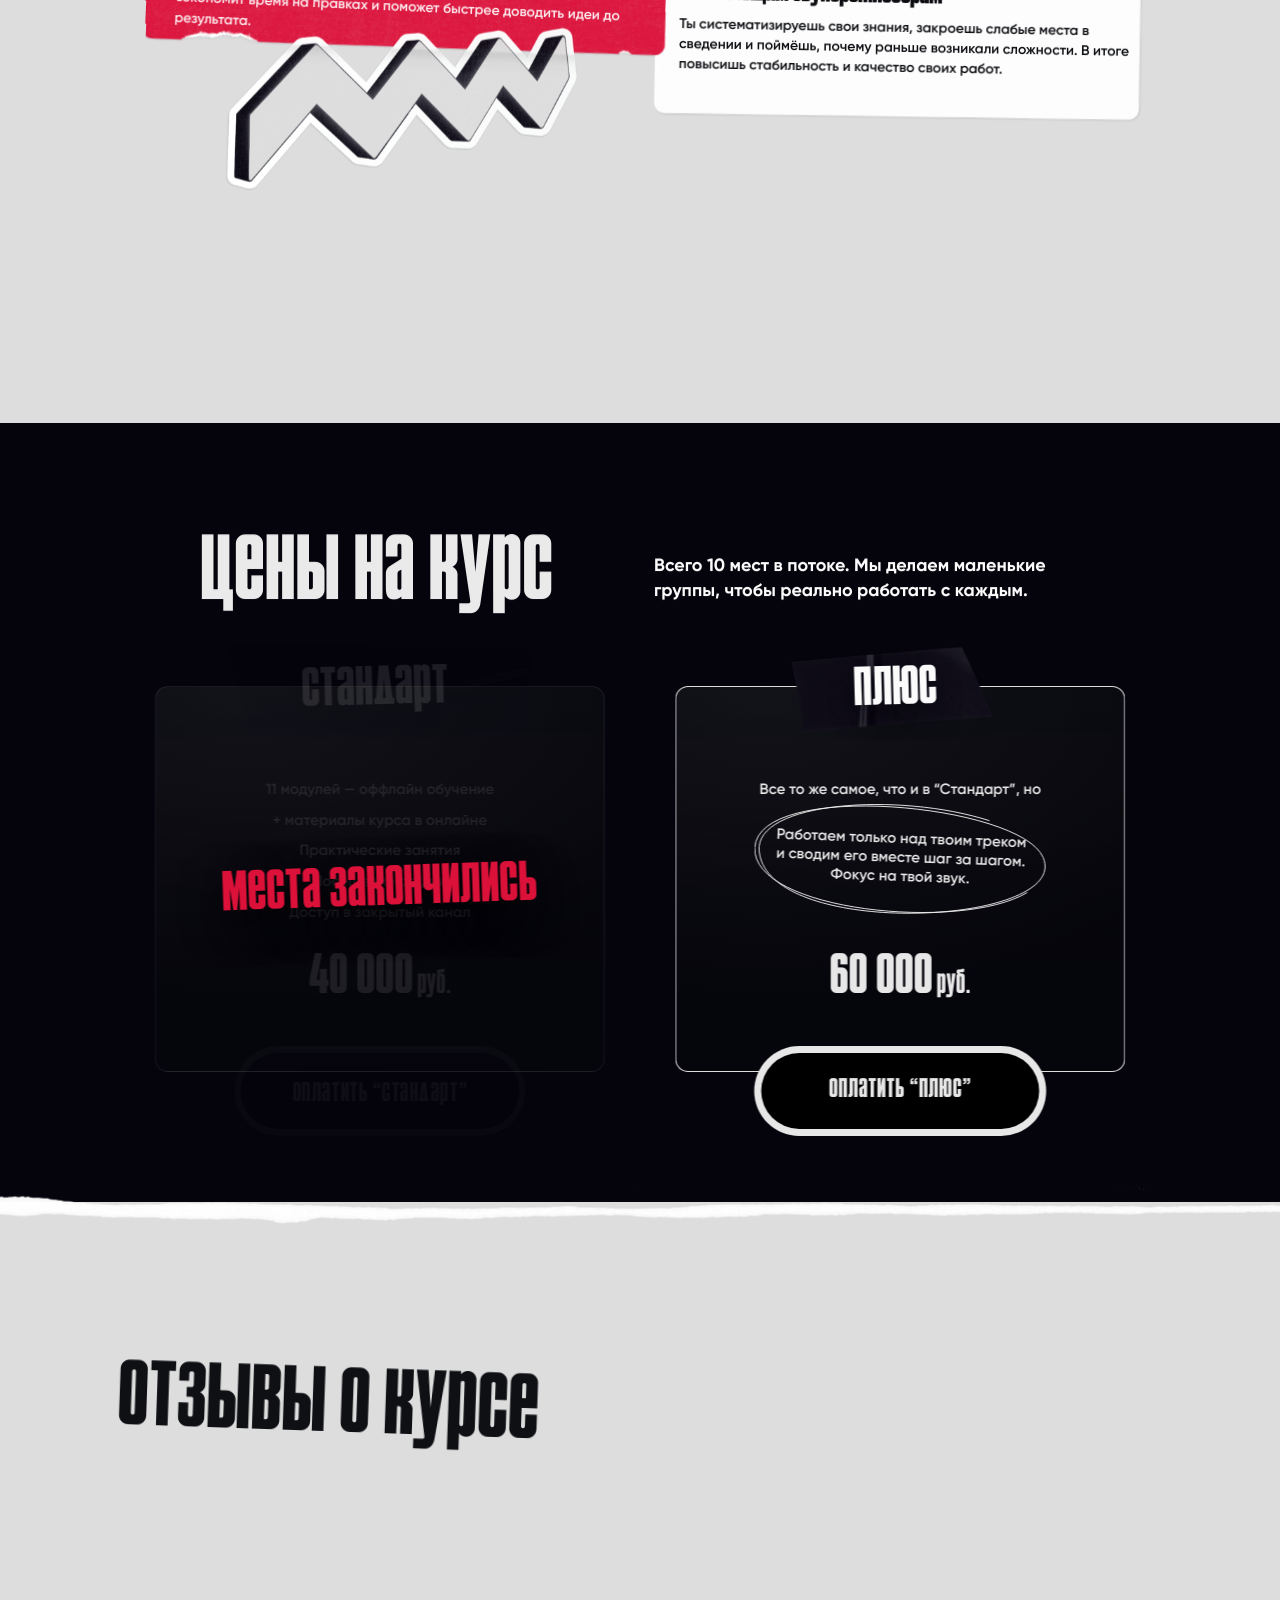
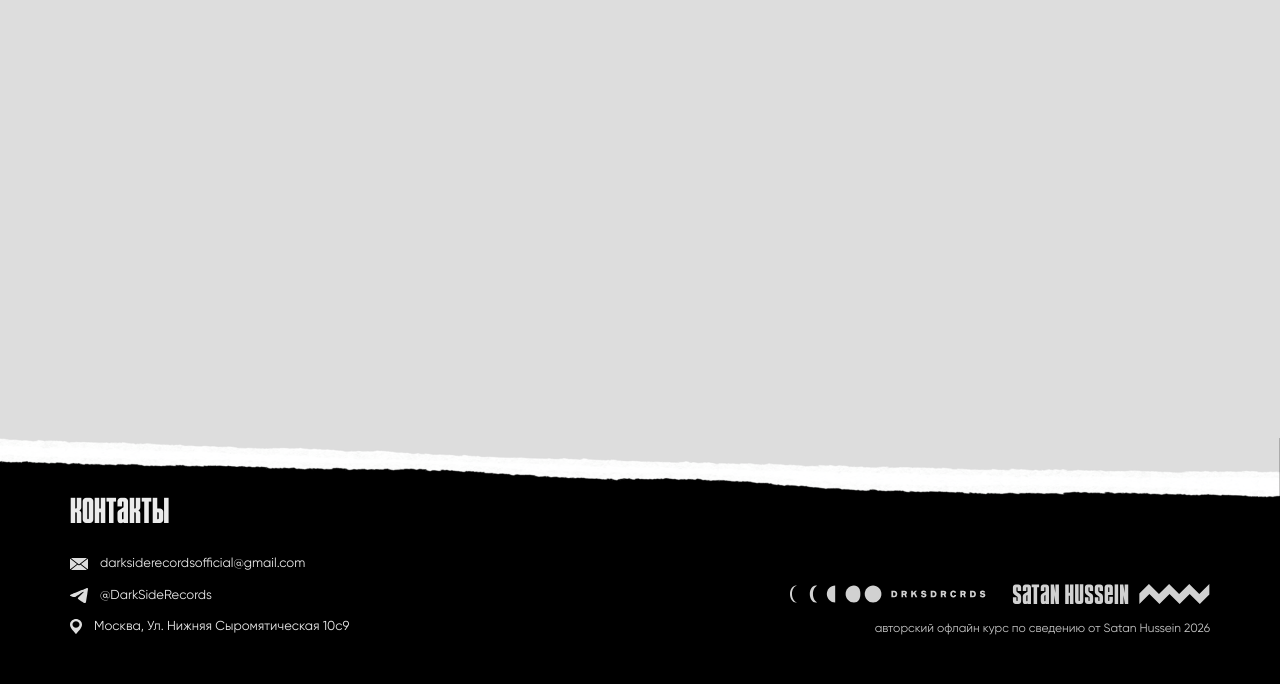
==== commit 5fedb85e: "Добавил анимации отрисовки" ====
--- a/index.html
+++ b/index.html
@@ -7,7 +7,7 @@
   <title>Satan Hussein — курс по сведению</title>
   <meta name="description" content="Авторский офлайн курс по сведению от Satan Hussein на студии Dark Side Records." />
   <link rel="stylesheet" href="https://cdn.jsdelivr.net/npm/swiper@11/swiper-bundle.min.css" />
-  <link rel="stylesheet" href="styles.css?v=scroll-motion-20260724-2" />
+  <link rel="stylesheet" href="styles.css?v=svg-draw-20260728" />
   <script>
     if (window.matchMedia("(min-width: 768px) and (prefers-reduced-motion: no-preference)").matches) {
       document.documentElement.classList.add("motion-ready");
@@ -78,9 +78,9 @@
               </p>
             </div>
             <div class="hero__cta" data-reveal="down" data-reveal-delay="300">
-              <a class="btn btn--primary hero__btn" href="#prices">записаться сейчас!</a>
+              <a class="btn btn--primary hero__btn" href="#prices"><span>записаться сейчас!</span></a>
               <div class="launch" aria-label="Дата запуска">
-                <span class="launch__ring" aria-hidden="true"></span>
+                <object class="launch__ring" data-launch-ring data="img/ring-with-stroke.svg?v=20260728-2" type="image/svg+xml" aria-hidden="true" tabindex="-1"></object>
                 <span class="launch__text">запуск курса — 13 марта</span>
               </div>
             </div>
@@ -172,24 +172,28 @@
 
           <div class="ovals" data-reveal="down" data-reveal-delay="160">
             <div class="oval oval-bittuev">
+              <object class="oval__draw" data-svg-draw data="img/about-oval-bittuev-figma.svg" type="image/svg+xml" aria-hidden="true" tabindex="-1"></object>
               <span class="oval__ring" aria-hidden="true"></span>
               <div class="oval__text">
                 <div>Bittuev — Братик</div>
               </div>
             </div>
             <div class="oval oval-mayot">
+              <object class="oval__draw" data-svg-draw data="img/about-oval-mayot-figma.svg" type="image/svg+xml" aria-hidden="true" tabindex="-1"></object>
               <span class="oval__ring" aria-hidden="true"></span>
               <div class="oval__text">
                 <div>G4OUR, MAYOT — Растёт</div>
               </div>
             </div>
             <div class="oval oval-ram">
+              <object class="oval__draw" data-svg-draw data="img/about-oval-ram-figma.svg" type="image/svg+xml" aria-hidden="true" tabindex="-1"></object>
               <span class="oval__ring" aria-hidden="true"></span>
               <div class="oval__text">
                 <div>RAM — Работяга</div>
               </div>
             </div>
             <div class="oval oval-obla">
+              <object class="oval__draw" data-svg-draw data="img/about-oval-obla-figma.svg" type="image/svg+xml" aria-hidden="true" tabindex="-1"></object>
               <span class="oval__ring" aria-hidden="true"></span>
               <div class="oval__text">
                 <div>Obladaet — 00:00</div>
@@ -637,7 +641,7 @@
 
   <script src="https://cdn.jsdelivr.net/npm/swiper@11/swiper-bundle.min.js"></script>
   <script src="bundles/anime.umd.min.js"></script>
-  <script src="animations.js?v=20260724-2"></script>
+  <script src="animations.js?v=svg-draw-fast-20260728"></script>
   <script>
     (() => {
       const navRoot = document.querySelector("[data-site-nav]");
--- a/styles.css
+++ b/styles.css
@@ -909,11 +909,61 @@
 }
 
 .hero__btn {
+  --hero-cta-red-inset: 6px;
+  --hero-cta-red-scale-x: 0.985;
+  --hero-cta-red-scale-y: 0.945;
   width: 285px;
   height: 85px;
   margin-left: 56px;
   padding-inline: 28px;
+  border: 0;
+  overflow: hidden;
+  isolation: isolate;
+  background: #fff;
   font-size: 28px;
+}
+
+.hero__btn:hover,
+.hero__btn:focus-visible {
+  background: #fff;
+}
+
+.hero__btn::before {
+  content: "";
+  position: absolute;
+  inset: var(--hero-cta-red-inset);
+  z-index: 0;
+  border-radius: inherit;
+  background: var(--red);
+  transform-origin: center;
+  will-change: transform;
+  animation: hero-cta-inner-pulse 3.6s ease-in-out 1.4s infinite;
+}
+
+.hero__btn > span {
+  position: relative;
+  z-index: 1;
+}
+
+.hero__btn:hover::before,
+.hero__btn:focus-visible::before {
+  animation-play-state: paused;
+}
+
+@keyframes hero-cta-inner-pulse {
+  0%, 100% {
+    transform: scale(1);
+  }
+
+  50% {
+    transform: scaleX(var(--hero-cta-red-scale-x)) scaleY(var(--hero-cta-red-scale-y));
+  }
+}
+
+@media (prefers-reduced-motion: reduce) {
+  .hero__btn::before {
+    animation: none;
+  }
 }
 
 .launch {
@@ -930,9 +980,13 @@
 
 .launch__ring {
   position: absolute;
-  inset: -8px -14px;
-  background: url("img/oval-launch.svg") center / contain no-repeat;
+  top: 50%;
+  left: -14px;
+  display: block;
+  width: calc(100% + 28px);
+  height: auto;
   pointer-events: none;
+  transform: translateY(-50%);
 }
 
 .launch__text {
@@ -1080,6 +1134,15 @@
 .oval__ring {
   position: absolute;
   width: 250px;
+}
+
+.oval__draw {
+  position: absolute;
+  inset: 0;
+  z-index: 0;
+  width: 100%;
+  height: 100%;
+  pointer-events: none;
 }
 
 .oval-bittuev {
@@ -1420,7 +1483,12 @@
   transform: none;
 }
 
+#about .ovals .oval {
+  background-image: none;
+}
+
 #about .oval__text {
+  z-index: 1;
   position: absolute;
   top: 47px;
   left: 48px;
@@ -3317,6 +3385,9 @@
   }
 
   .hero__btn {
+    --hero-cta-red-inset: 5px;
+    --hero-cta-red-scale-x: 0.982;
+    --hero-cta-red-scale-y: 0.917;
     position: absolute;
     left: 50%;
     bottom: 53px;
@@ -3325,7 +3396,7 @@
     height: 58px;
     margin-left: 0;
     padding-inline: 14px;
-    border-width: 5px;
+    border-width: 0;
     font-size: 26px;
     transform: translateX(-50%);
   }
@@ -3370,7 +3441,8 @@
   }
 
   .launch__ring {
-    inset: -2px -17px;
+    left: -17px;
+    width: calc(100% + 34px);
   }
 
   .hero__mediaNoteText {
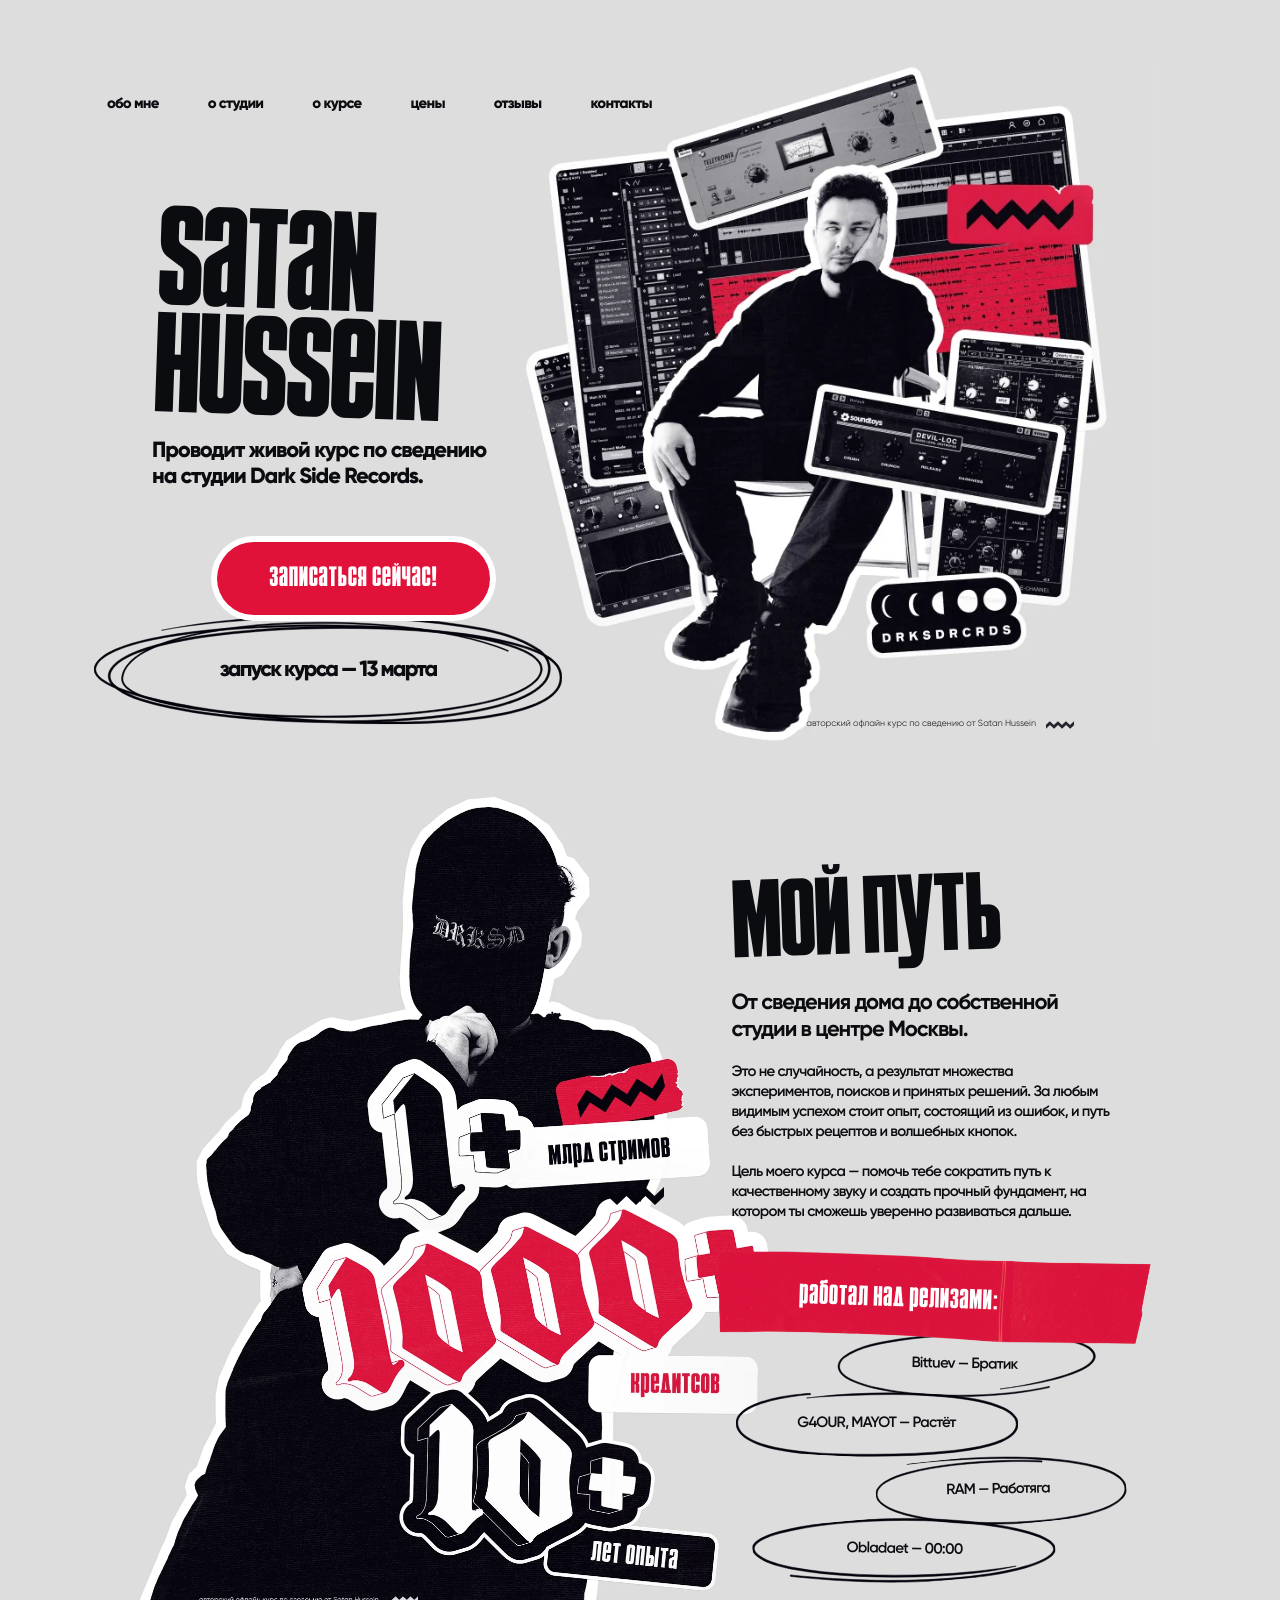
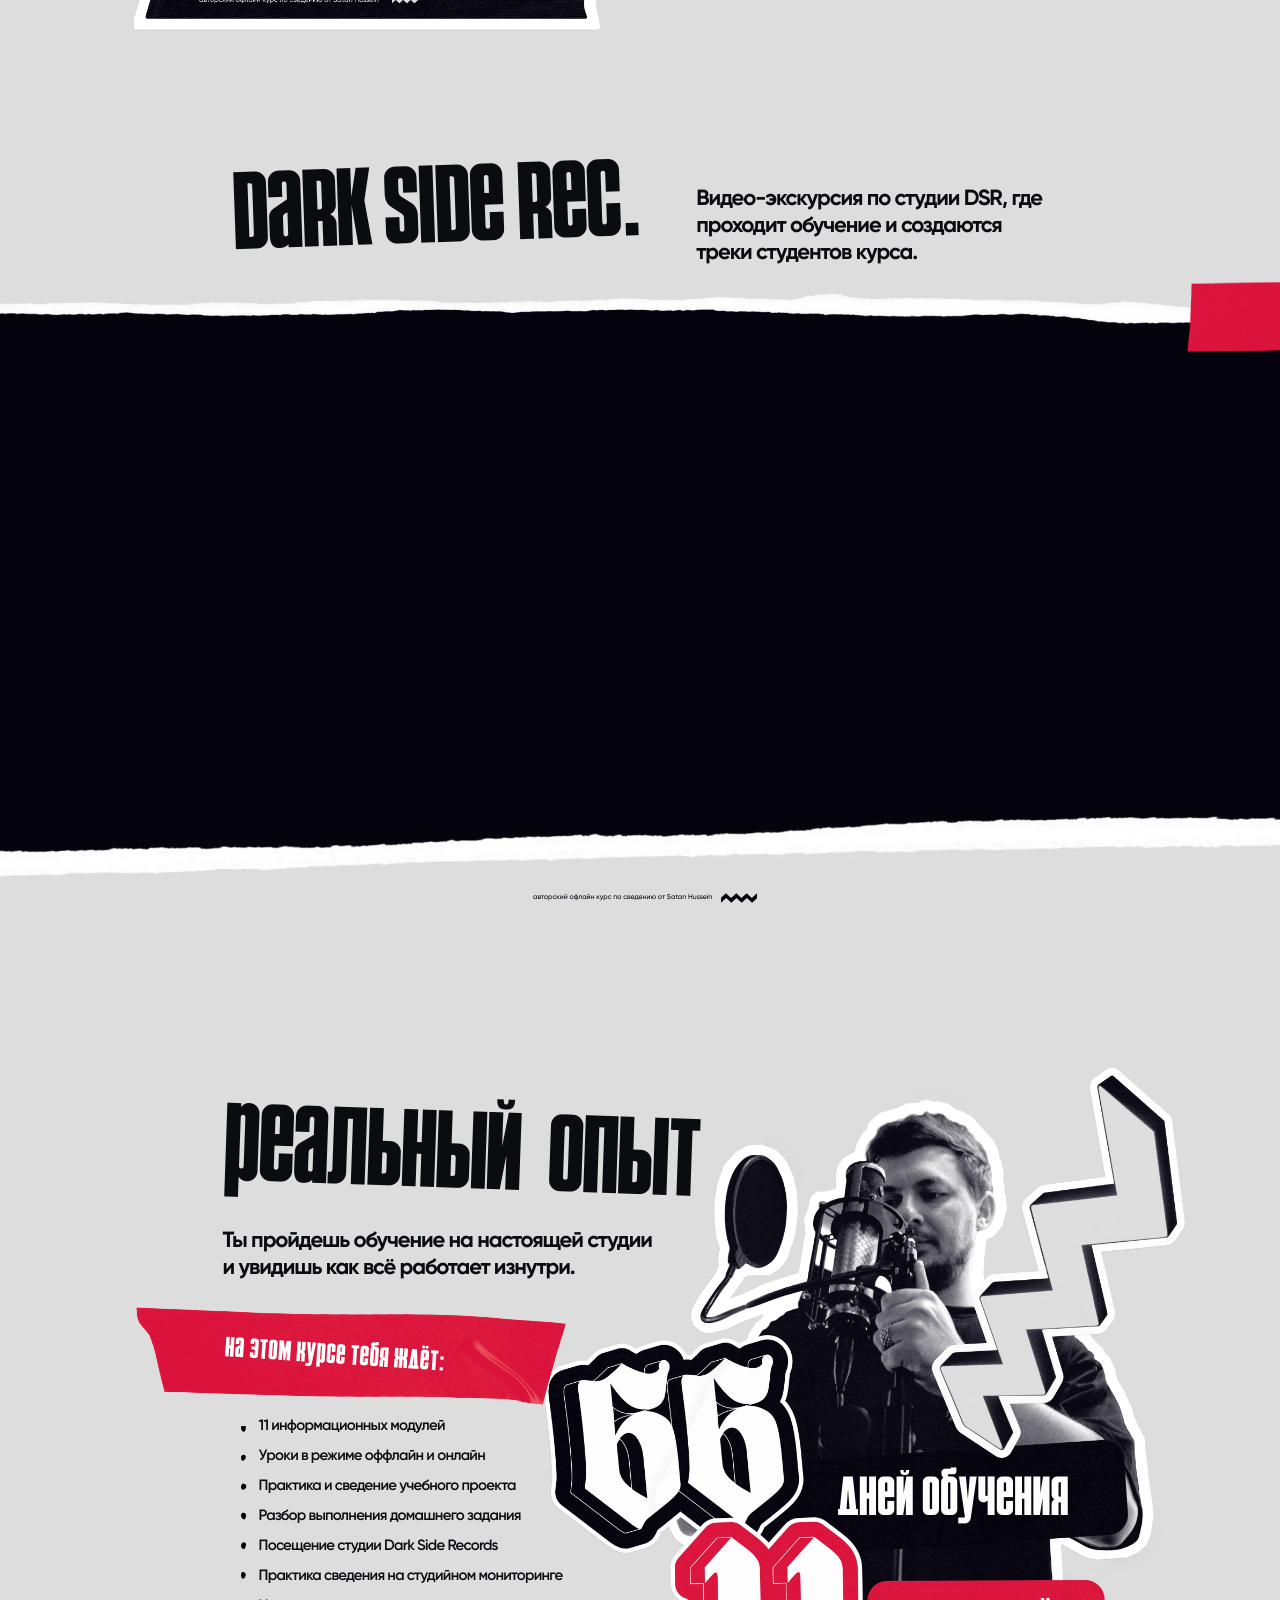
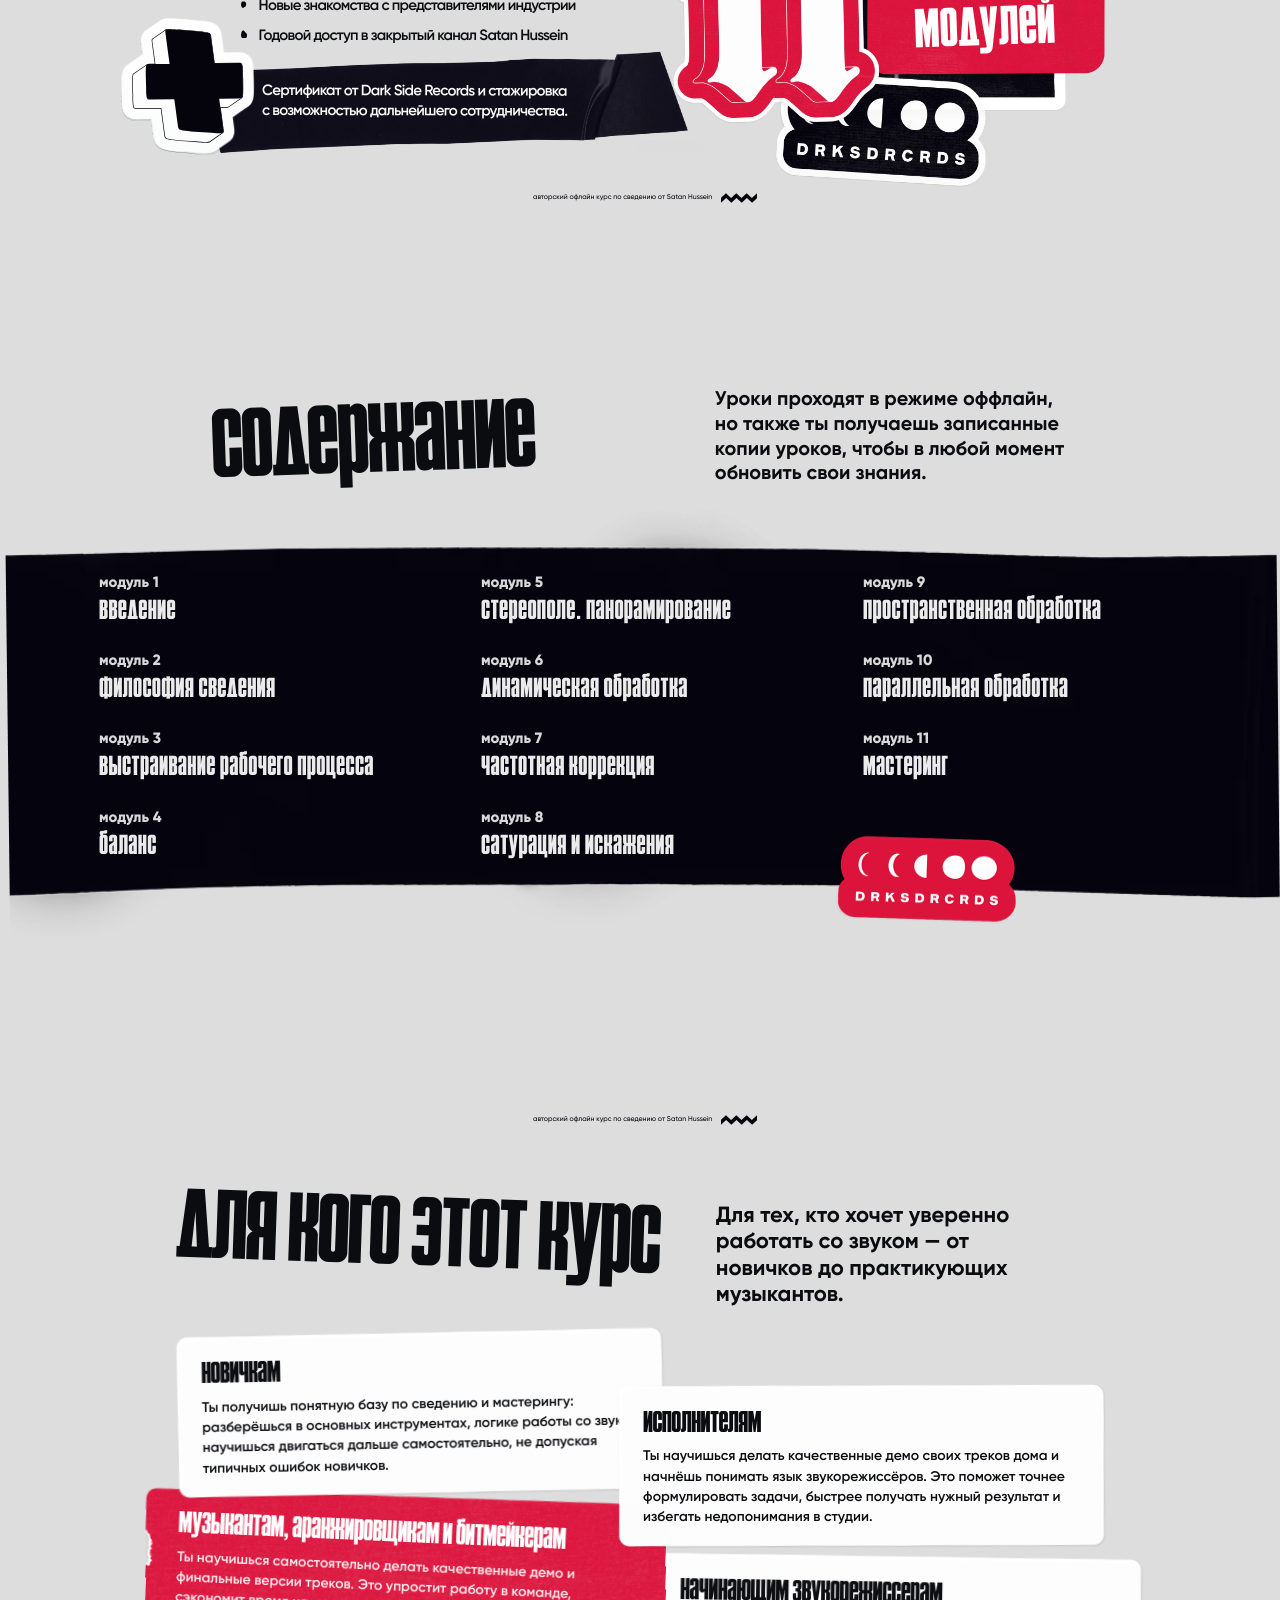
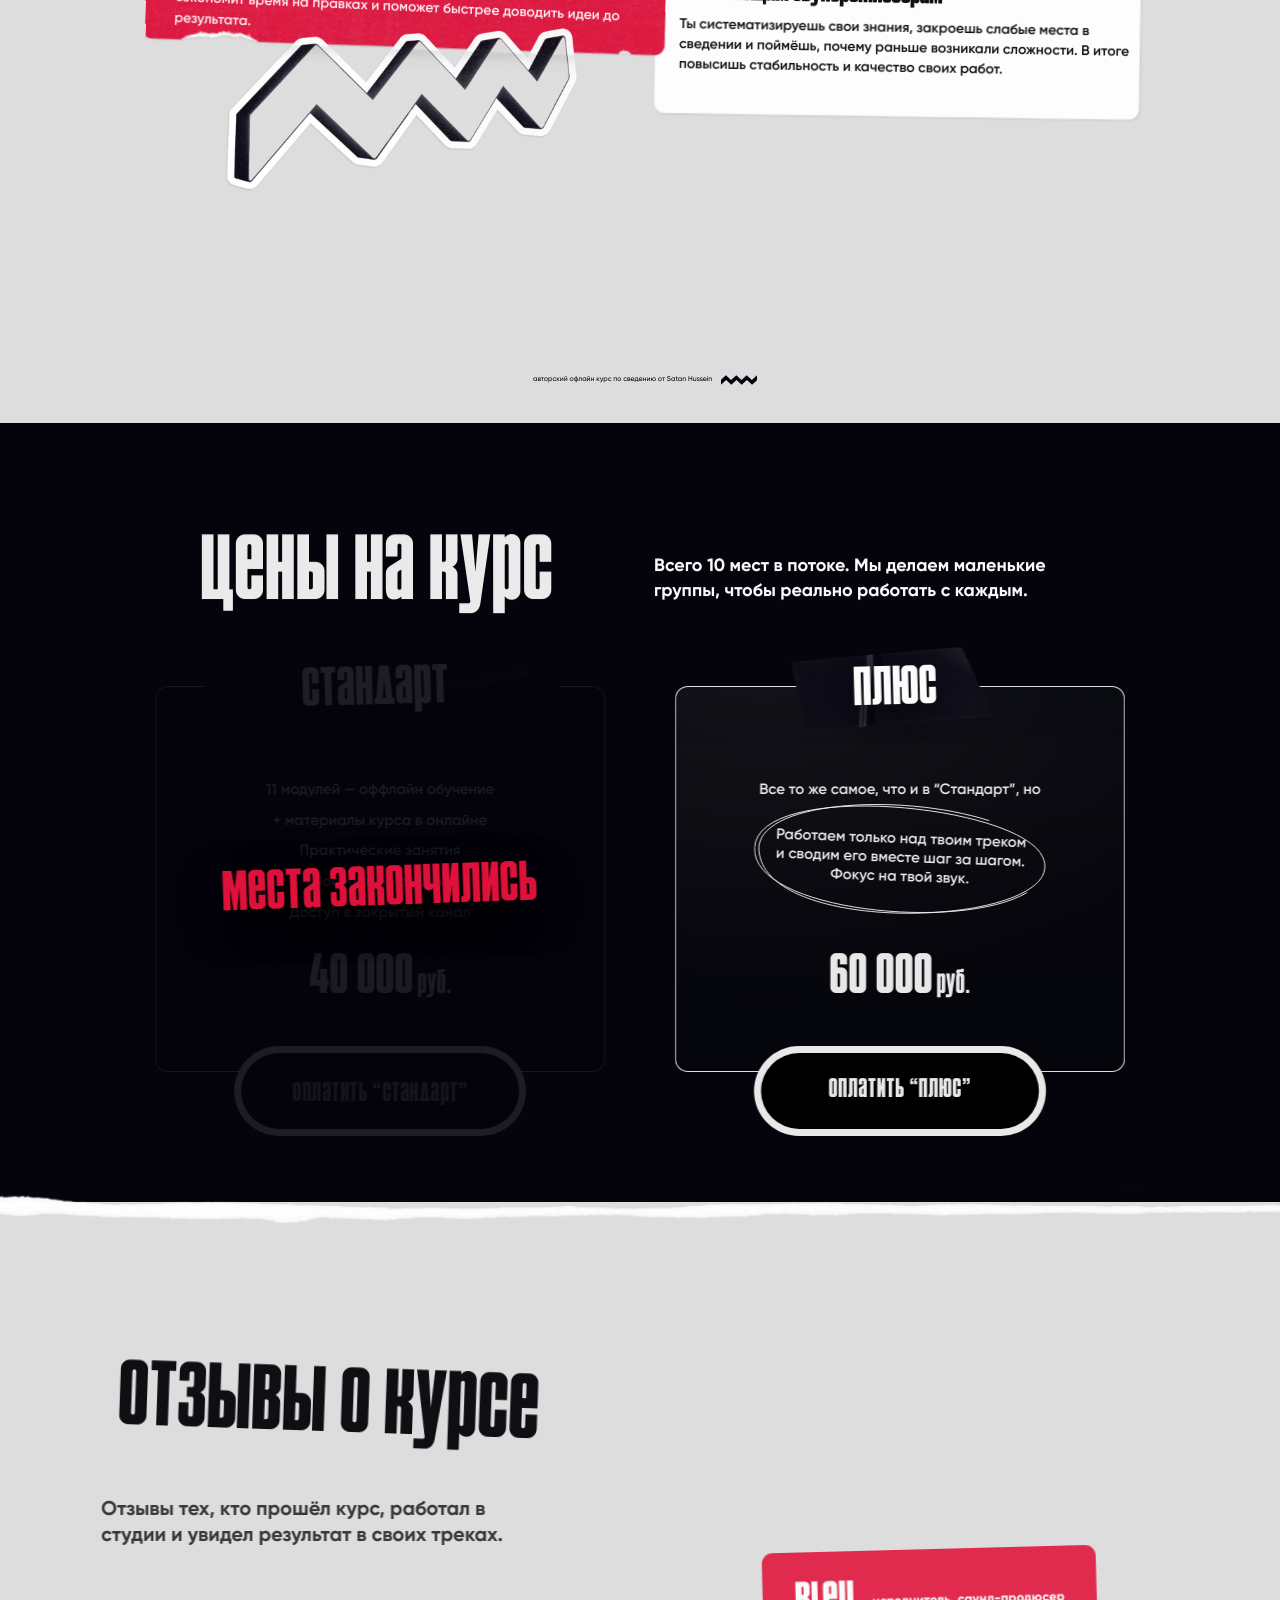
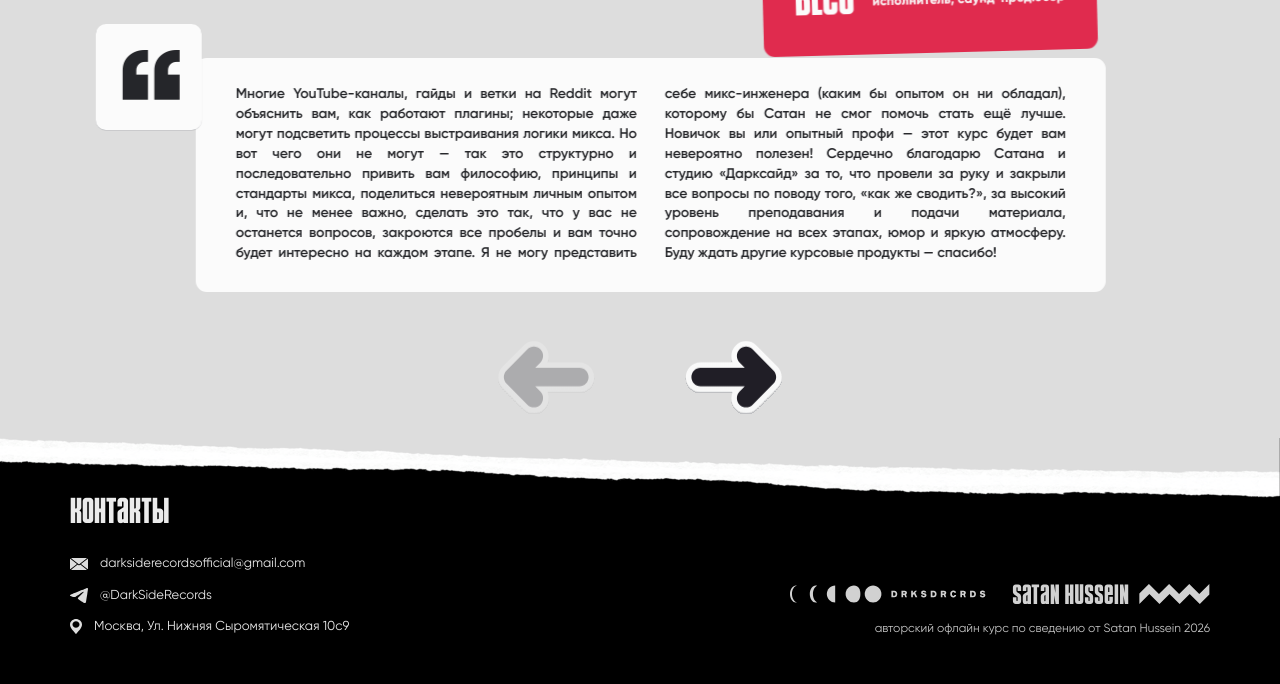
==== commit 27c53fa3: "Исрпваил отображение цен" ====
--- a/index.html
+++ b/index.html
@@ -7,7 +7,7 @@
   <title>Satan Hussein — курс по сведению</title>
   <meta name="description" content="Авторский офлайн курс по сведению от Satan Hussein на студии Dark Side Records." />
   <link rel="stylesheet" href="https://cdn.jsdelivr.net/npm/swiper@11/swiper-bundle.min.css" />
-  <link rel="stylesheet" href="styles.css?v=svg-draw-20260728" />
+  <link rel="stylesheet" href="styles.css?v=price-ended-mask-20260728" />
   <script>
     if (window.matchMedia("(min-width: 768px) and (prefers-reduced-motion: no-preference)").matches) {
       document.documentElement.classList.add("motion-ready");
@@ -348,6 +348,10 @@
           </div>
         </div>
       </div>
+      <div class="section__foot program__foot" aria-hidden="true">
+        <span>авторский офлайн курс по сведению от Satan Hussein</span>
+        <span class="section__zigzag"></span>
+      </div>
     </section>
 
     <section class="section audience" id="audience">
@@ -395,6 +399,10 @@
             decoding="async" />
         </div>
       </div>
+      <div class="section__foot audience__foot" aria-hidden="true">
+        <span>авторский офлайн курс по сведению от Satan Hussein</span>
+        <span class="section__zigzag"></span>
+      </div>
     </section>
 		<section class="section section--dark"  id="prices">
       <div class="container">
@@ -410,22 +418,25 @@
         <div class="pricing">
           <article class="priceCard priceCard--ended" data-reveal="left">
 						<div class="priceCard__soldOverlay" aria-hidden="true"></div>
+            <div class="priceCard__labelMask" aria-hidden="true"></div>
             <div class="priceCard__label priceCard__label--img priceCard__label--standart" aria-label="Стандарт">
               <span class="priceCard__labelText" aria-hidden="true">Стандарт</span>
             </div>
-            <div class="priceCard__body">
-              <p>11 модулей — оффлайн обучение</p>
-              <p>+ материалы курса в онлайне</p>
-              <p>Практические занятия</p>
-              <p>Посещение студии</p>
-              <p>Доступ в закрытый канал</p>
-            </div>
-            <div class="priceCard__price"><span class="priceCard__num">40 000</span> <span>руб.</span></div>
+            <div class="priceCard__content">
+              <div class="priceCard__body">
+                <p>11 модулей — оффлайн обучение</p>
+                <p>+ материалы курса в онлайне</p>
+                <p>Практические занятия</p>
+                <p>Посещение студии</p>
+                <p>Доступ в закрытый канал</p>
+              </div>
+              <div class="priceCard__price"><span class="priceCard__num">40 000</span> <span>руб.</span></div>
+              <a class="btn btn--ghost btn--price priceCard__btn priceCard__btn--active" href="#"
+                aria-label="Оплатить тариф стандарт">оплатить “стандарт”</a>
+            </div>
             <div class="priceCard__soldState" role="status">
               <div class="priceCard__ended">места закончились</div>
             </div>
-            <a class="btn btn--ghost btn--price priceCard__btn priceCard__btn--active" href="#"
-              aria-label="Оплатить тариф стандарт">оплатить “стандарт”</a>
             <button class="btn btn--ghost btn--price priceCard__btn priceCard__btn--ended" type="button" disabled
               aria-disabled="true">оплатить “стандарт”</button>
           </article>
--- a/styles.css
+++ b/styles.css
@@ -2271,6 +2271,7 @@
 .priceCard--ended {
   z-index: 1;
   pointer-events: none;
+  background: #05030c;
 }
 
 .priceCard--ended,
@@ -2437,7 +2438,41 @@
   display: block;
 }
 
-.priceCard--ended > :not(.priceCard__soldState) {
+.priceCard__content {
+  position: absolute;
+  inset: 0;
+  display: flex;
+  flex-direction: column;
+  align-items: center;
+  box-sizing: border-box;
+  width: 100%;
+  height: 100%;
+  padding: inherit;
+}
+
+.priceCard--ended .priceCard__content {
+  opacity: 0.1;
+}
+
+.priceCard__labelMask {
+  display: none;
+}
+
+.priceCard--ended .priceCard__labelMask {
+  position: absolute;
+  z-index: 4;
+  left: 50%;
+  top: -42px;
+  display: block;
+  width: 380px;
+  height: 95px;
+  background: #05030c;
+  clip-path: polygon(6% 0, 100% 0, 94% 100%, 0 100%);
+  transform: translateX(-50%) rotate(-1.5deg);
+}
+
+.priceCard--ended .priceCard__label {
+  z-index: 5;
   opacity: 0.1;
 }
 
@@ -2450,6 +2485,7 @@
 }
 #prices .priceCard.priceCard--ended{
 	border-color:rgba(255, 255, 255, 0.08);
+	background:#05030c;
 }
 
 .priceCard--ended .priceCard__btn--active {
@@ -2546,8 +2582,8 @@
 .priceCard--ended .priceCard__btn--ended {
   z-index: 5;
   background: #05030c;
-  color: rgba(255, 255, 255, 0.46);
-  border-color: rgba(255, 255, 255, 0.22);
+  color: rgba(255, 255, 255, 0.07);
+  border-color: rgba(255, 255, 255, 0.1);
   cursor: not-allowed;
 }
 
@@ -4410,6 +4446,38 @@
   background: url("img/small_lines_logo.svg") center / contain no-repeat;
 }
 
+.section__foot {
+  display: none;
+}
+
+@media (min-width: 768px) {
+  .section__foot {
+    position: absolute;
+    z-index: 6;
+    left: 50%;
+    bottom: 28px;
+    display: flex;
+    align-items: center;
+    height: 30px;
+    font-family: "Gilroy-Medium", "Gilroy", system-ui, sans-serif;
+    font-size: 7px;
+    line-height: 12px;
+    color: #05030c;
+    transform: translateX(-50%);
+  }
+
+  .section__foot > span:first-child {
+    width: 198px;
+    padding: 10px 6px 10px 10px;
+  }
+
+  .section__zigzag {
+    width: 36px;
+    height: 30px;
+    background: url("img/small_lines_logo.svg") center / contain no-repeat;
+  }
+}
+
 /* Course / Page 4 */
 #course.section {
   position: relative;
@@ -5782,6 +5850,12 @@
     width: 197px;
   }
 
+  #prices .priceCard--ended .priceCard__labelMask {
+    top: -31px;
+    width: 222px;
+    height: 60px;
+  }
+
   #prices .priceCard__labelText {
     font-size: 26px;
     letter-spacing: 0;
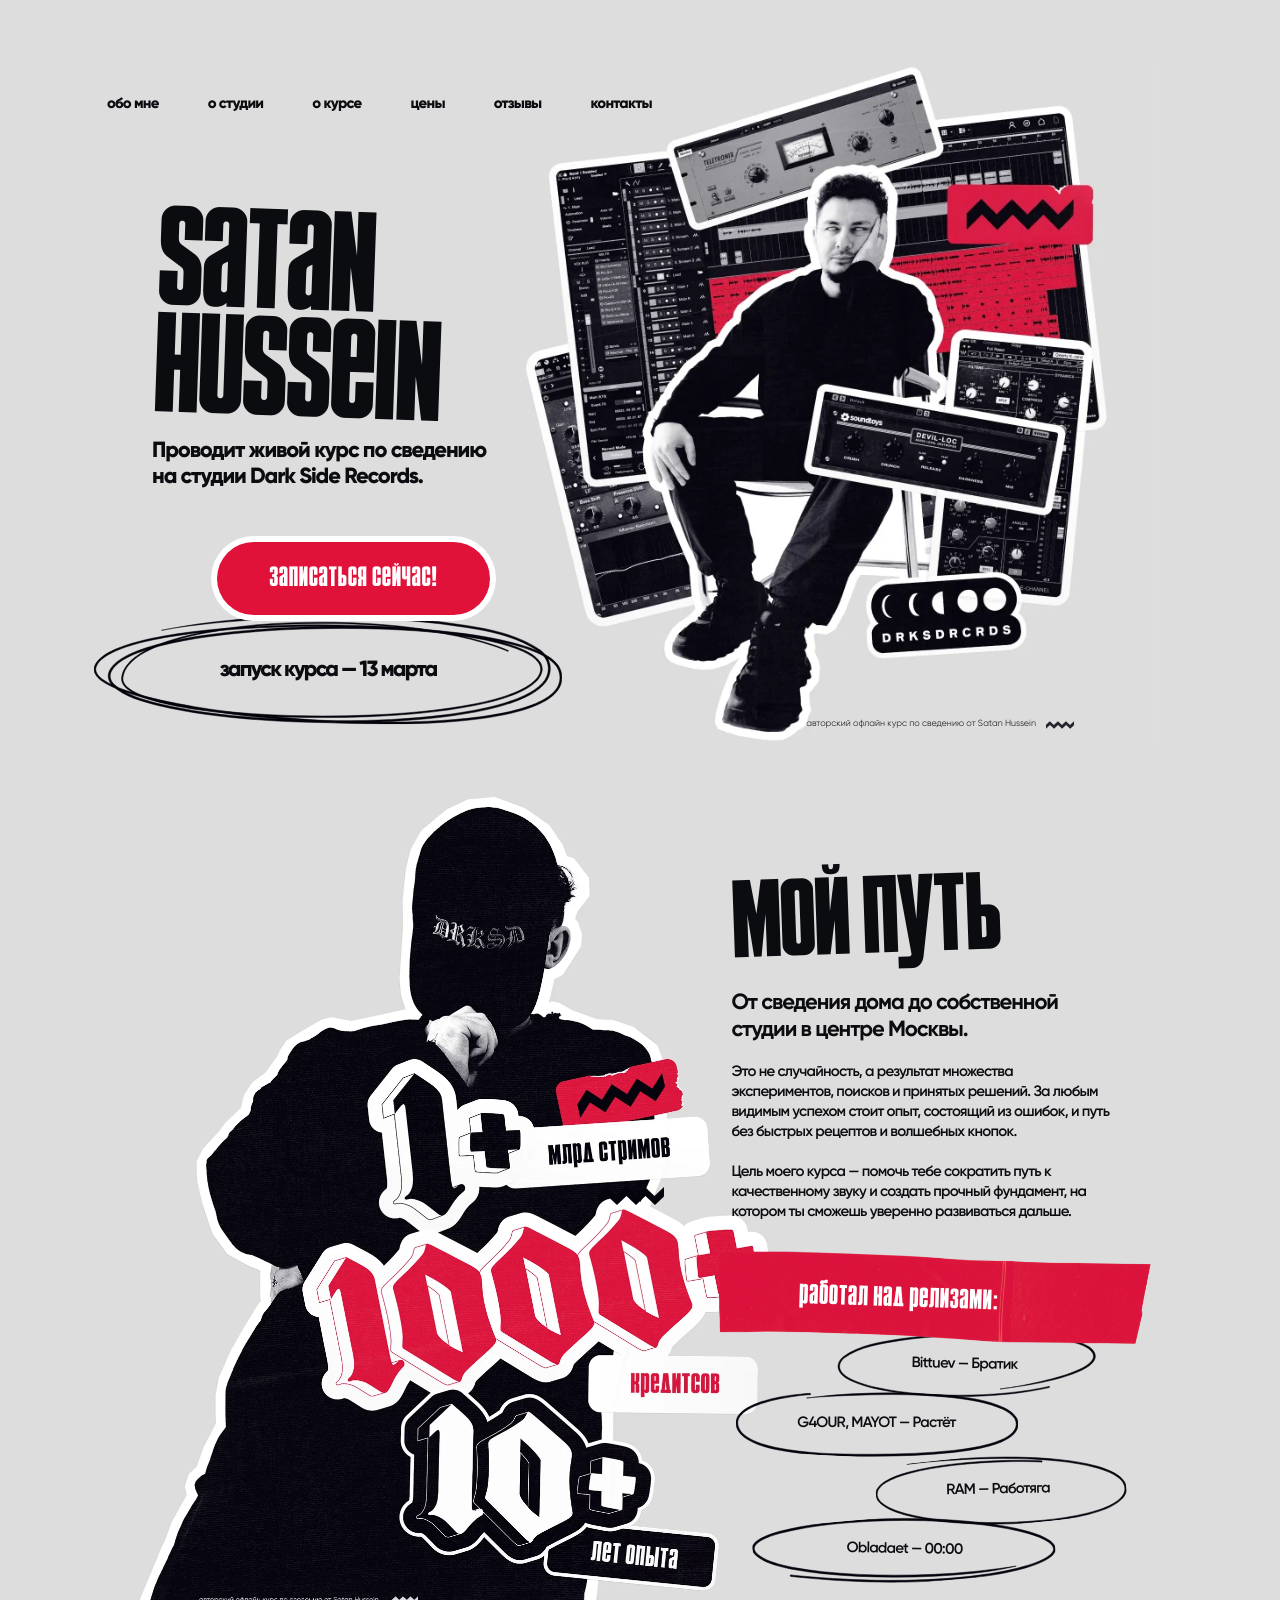
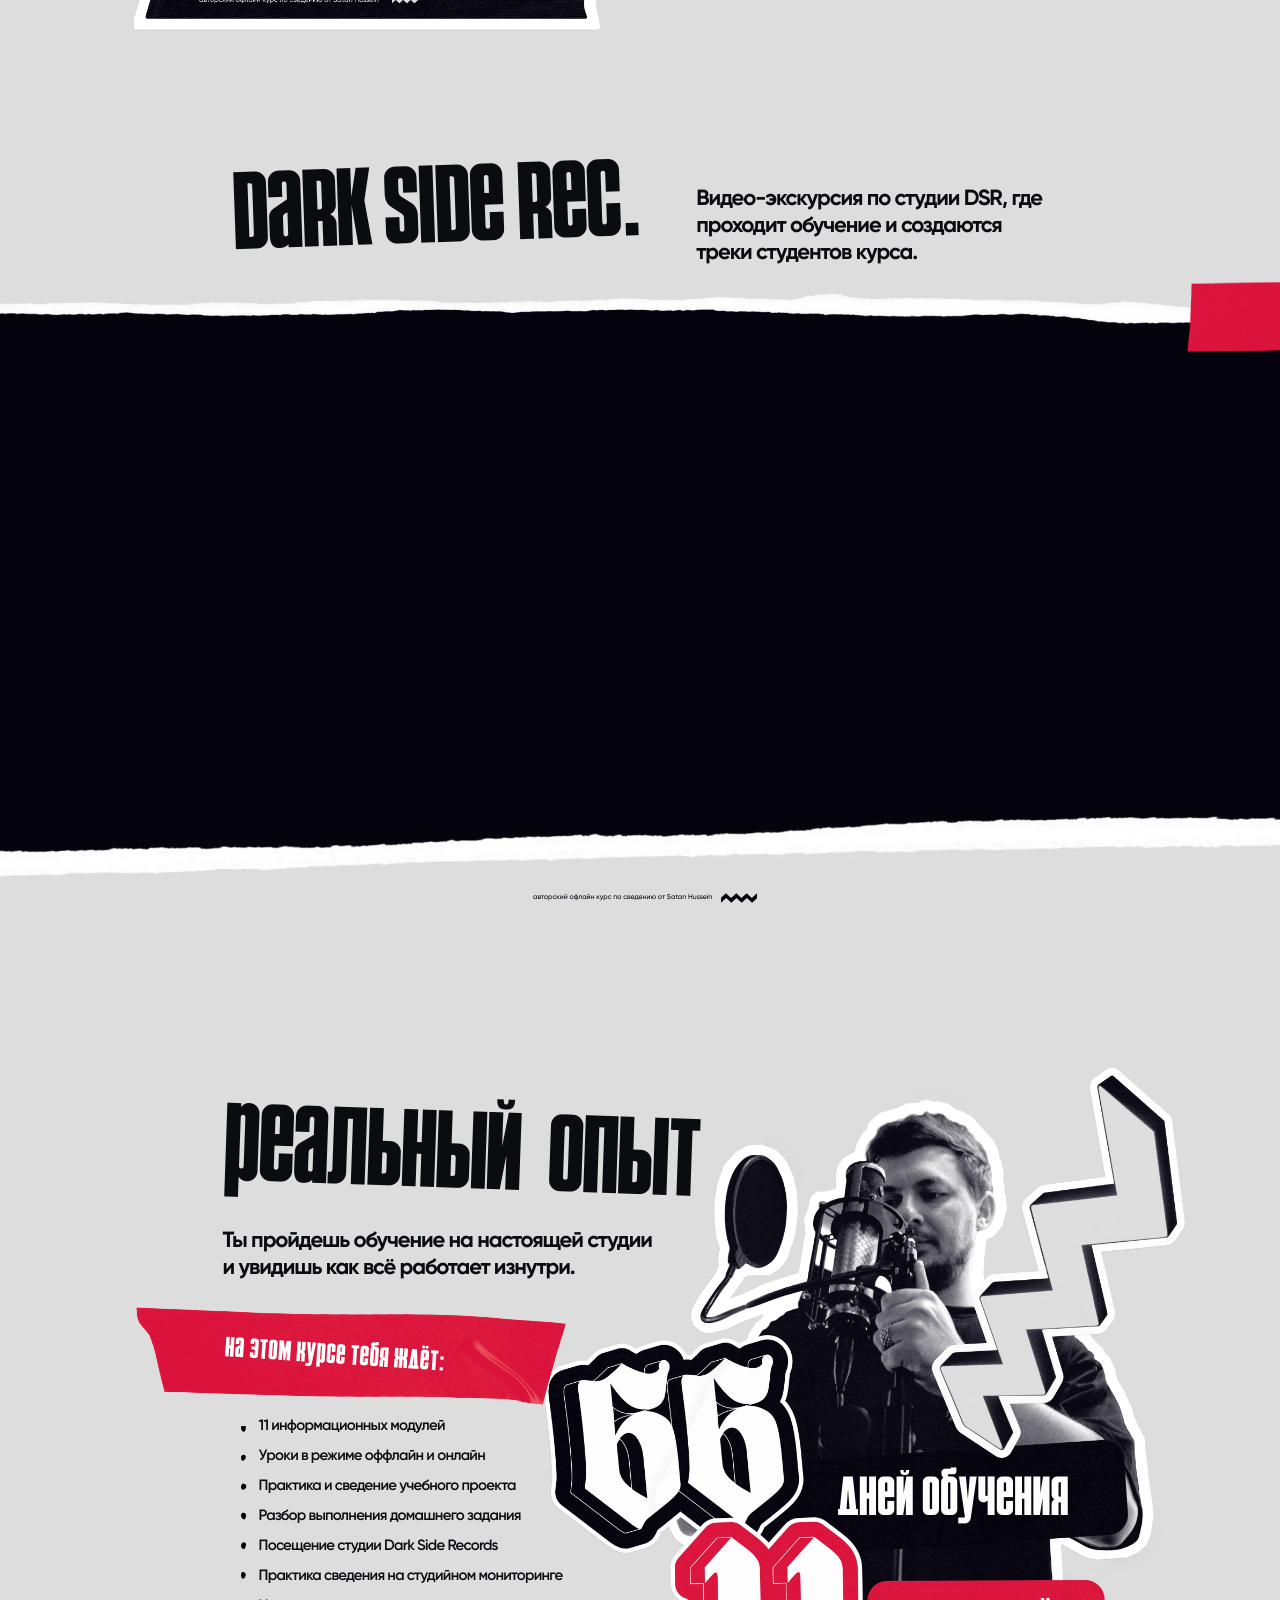
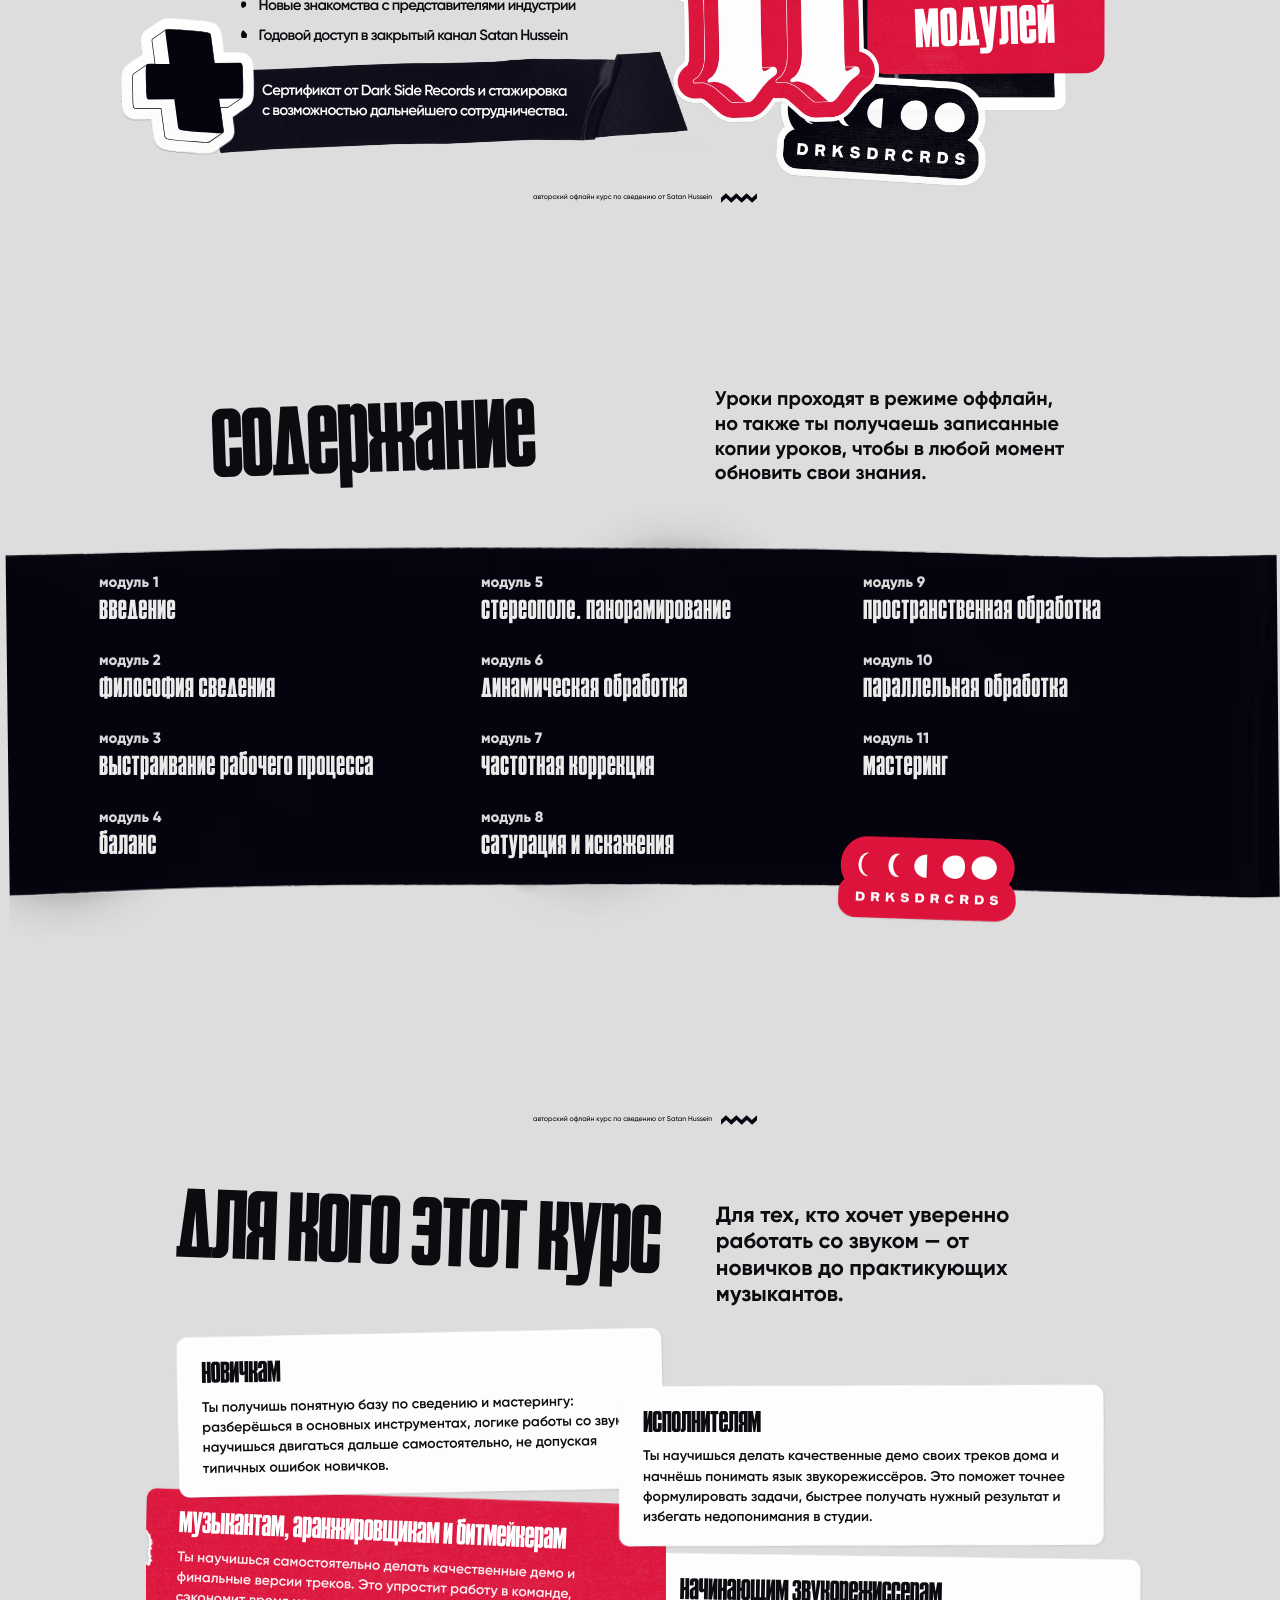
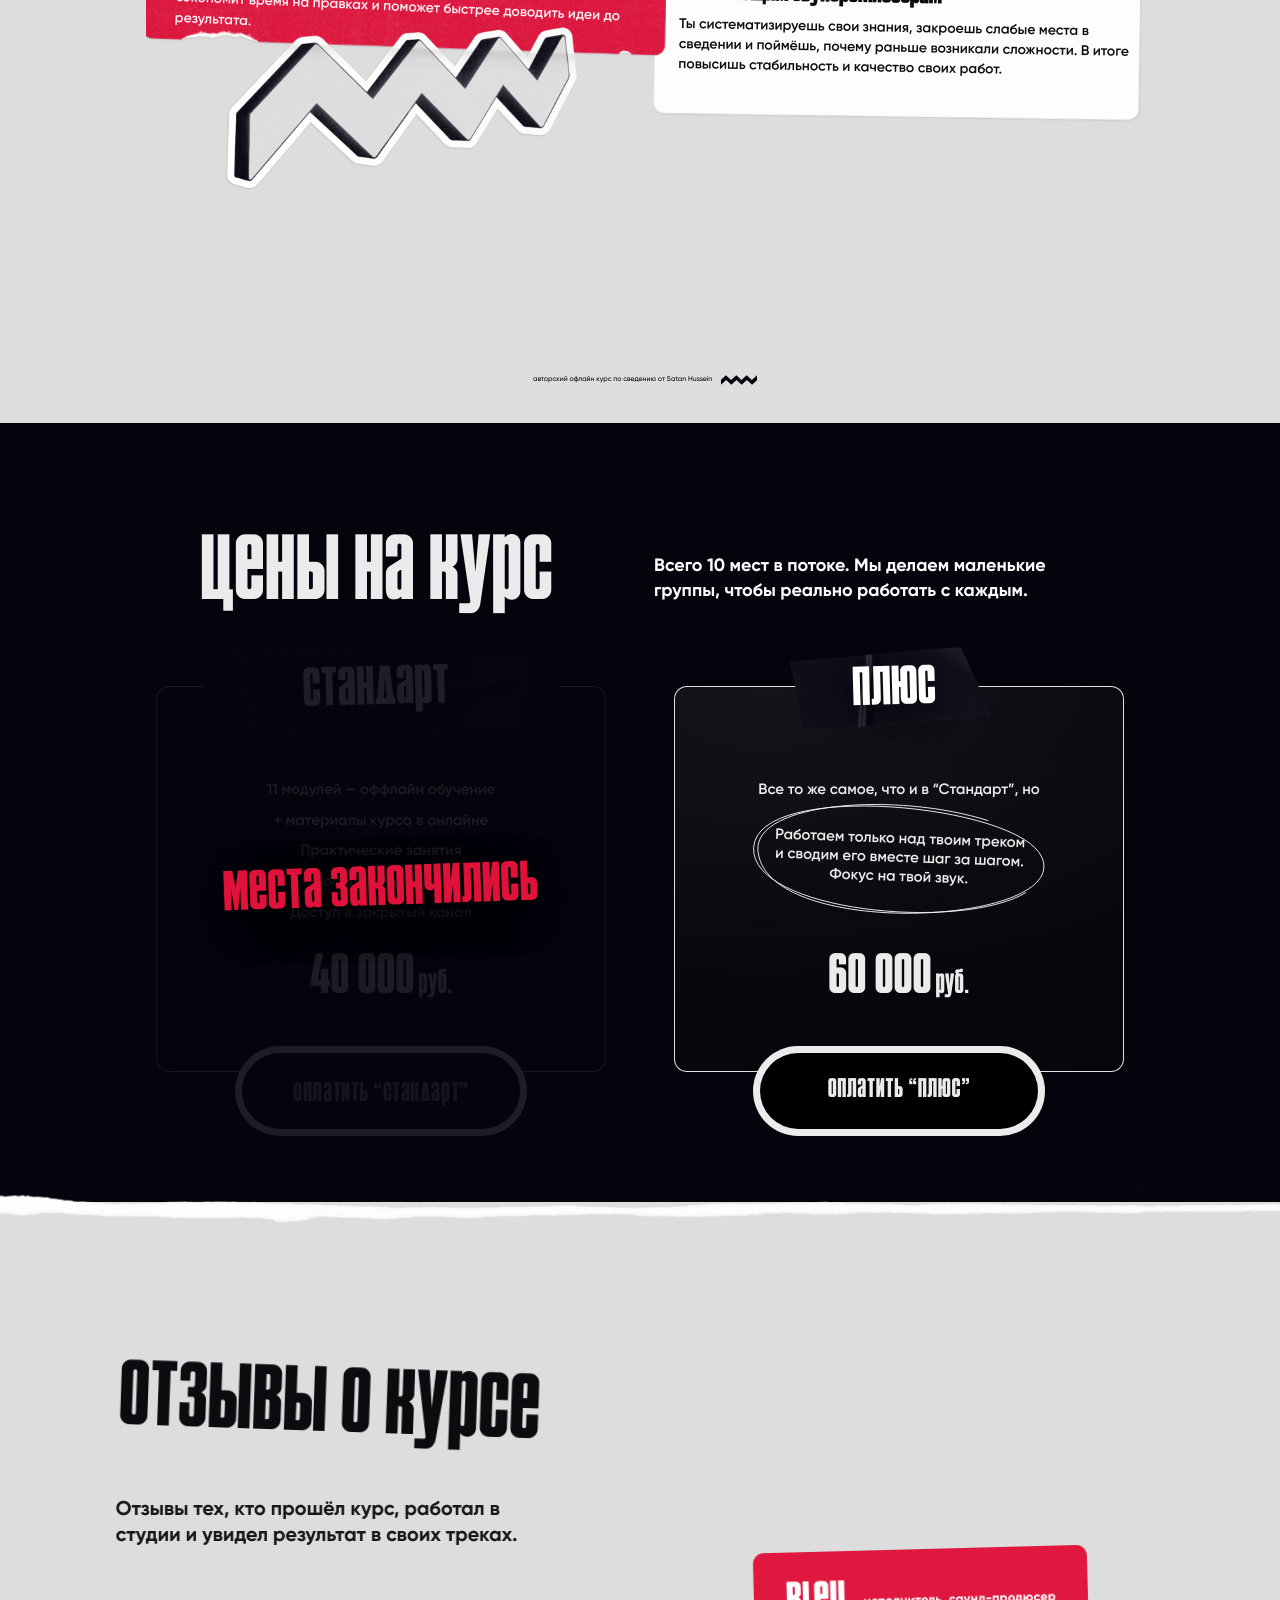
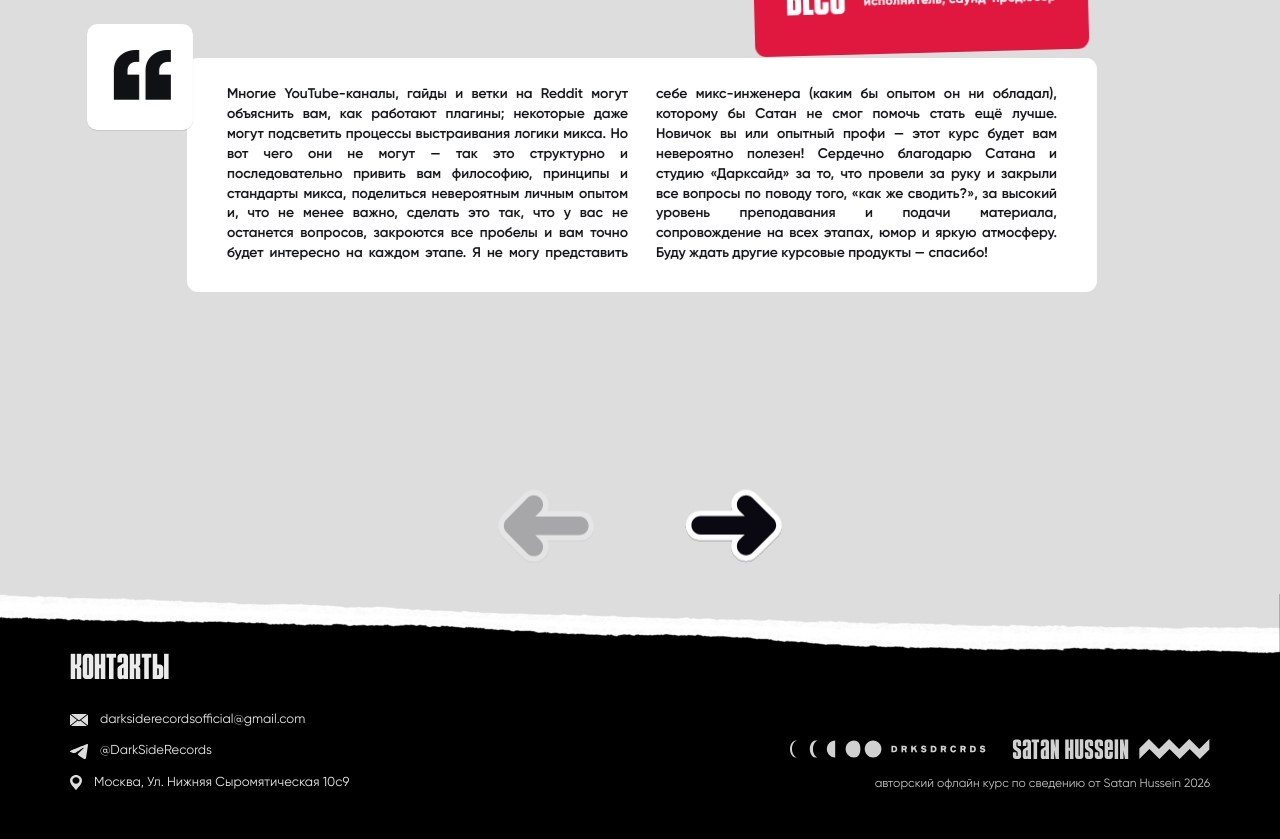
==== commit 308d219b: "правки" ====
--- a/index.html
+++ b/index.html
@@ -557,34 +557,36 @@
               </div>
             </article>
 
-            <article class="review swiper-slide review--short review--ulitsa" id="review-5">
-              <div class="review__body">
-                <div class="review__quote" aria-hidden="true">“</div>
-                <header class="review__head">
-                  <div class="review__tag">
-                    <span class="review__name">Улица</span>
-                    <span class="review__role">Артист / Звукорежиссер</span>
-                  </div>
-                </header>
-                <p class="review__text">У меня чет звук в каких-то неебических масштабах расти начал.</p>
-              </div>
-            </article>
-
-            <article class="review swiper-slide review--short review--stanislav" id="review-6">
-              <div class="review__body">
-                <div class="review__quote" aria-hidden="true">“</div>
-                <header class="review__head">
-                  <div class="review__tag">
-                    <span class="review__name">Станислав</span>
-                    <span class="review__role">Артист / Звукорежиссер</span>
-                  </div>
-                </header>
-                <p class="review__text">
-                  Плюсы курса: Гибкость во времени встреч, небольшое количество участников группы, неформальная
-                  обстановка, участие в реальных кейсах, информация, материалы и подача.
-                </p>
-              </div>
-            </article>
+            <div class="review-pair swiper-slide" role="group" aria-label="Короткие отзывы">
+              <article class="review review--short review--ulitsa" id="review-5">
+                <div class="review__body">
+                  <div class="review__quote" aria-hidden="true">“</div>
+                  <header class="review__head">
+                    <div class="review__tag">
+                      <span class="review__name">Улица</span>
+                      <span class="review__role">Артист / Звукорежиссер</span>
+                    </div>
+                  </header>
+                  <p class="review__text">У меня чет звук в каких-то неебических масштабах расти начал.</p>
+                </div>
+              </article>
+
+              <article class="review review--short review--stanislav" id="review-6">
+                <div class="review__body">
+                  <div class="review__quote" aria-hidden="true">“</div>
+                  <header class="review__head">
+                    <div class="review__tag">
+                      <span class="review__name">Станислав</span>
+                      <span class="review__role">Артист / Звукорежиссер</span>
+                    </div>
+                  </header>
+                  <p class="review__text">
+                    Плюсы курса: Гибкость во времени встреч, небольшое количество участников группы, неформальная
+                    обстановка, участие в реальных кейсах, информация, материалы и подача.
+                  </p>
+                </div>
+              </article>
+            </div>
             </div>
           </div>
 
--- a/styles.css
+++ b/styles.css
@@ -2726,6 +2726,12 @@
   justify-items: center;
 }
 
+/* Both compact testimonials belong to one carousel step. */
+.review-pair {
+  display: grid;
+  gap: clamp(70px, 7vw, 108px);
+}
+
 .review--short .review__body {
   box-shadow: 0 22px 60px rgba(0, 0, 0, 0.12);
   width: min(var(--short-card), 100%);
@@ -5809,6 +5815,10 @@
     color: #fdfdfd;
   }
 
+  #reviews .review-pair {
+    gap: 74px;
+  }
+
   #prices .pricing {
     display: grid;
     grid-template-columns: 1fr;
@@ -6897,6 +6907,22 @@
   #reviews.section {
     min-height: 812px;
   }
+
+  /* Use the available viewport width on every phone, not a fixed 375px artboard. */
+  #reviews .reviews {
+    width: 100vw;
+    margin-left: calc(50% - 50vw);
+  }
+
+  #reviews .review,
+  #reviews .review-pair {
+    width: 100%;
+  }
+
+  #reviews .review__body {
+    box-sizing: border-box;
+    width: 100%;
+  }
 }
 
 /* Price buttons extend below their cards; reserve that space before the next section. */
@@ -6908,6 +6934,13 @@
   #prices.section {
     min-height: 650px;
     padding-bottom: 220px;
+  }
+}
+
+/* At browser zoom-out the CSS viewport can exceed 1920px; keep room for the price buttons. */
+@media (min-width: 1921px) {
+  #prices.section {
+    padding-bottom: 320px;
   }
 }
 
@@ -7499,3 +7532,27 @@
     line-height: 1.18;
   }
 }
+
+/* Mobile reviews: cards extend edge-to-edge; paired short reviews stay compact. */
+@media (max-width: 767px) {
+  #reviews .reviews__viewport {
+    padding-right: 0;
+    padding-left: 0;
+  }
+
+  #reviews .review,
+  #reviews .review-pair,
+  #reviews .review__body {
+    width: 100%;
+  }
+
+  #reviews .review-pair {
+    gap: 54px;
+  }
+
+  #reviews .review-pair .review--short .review__body {
+    min-height: 172px;
+    padding-top: 56px;
+    padding-bottom: 22px;
+  }
+}
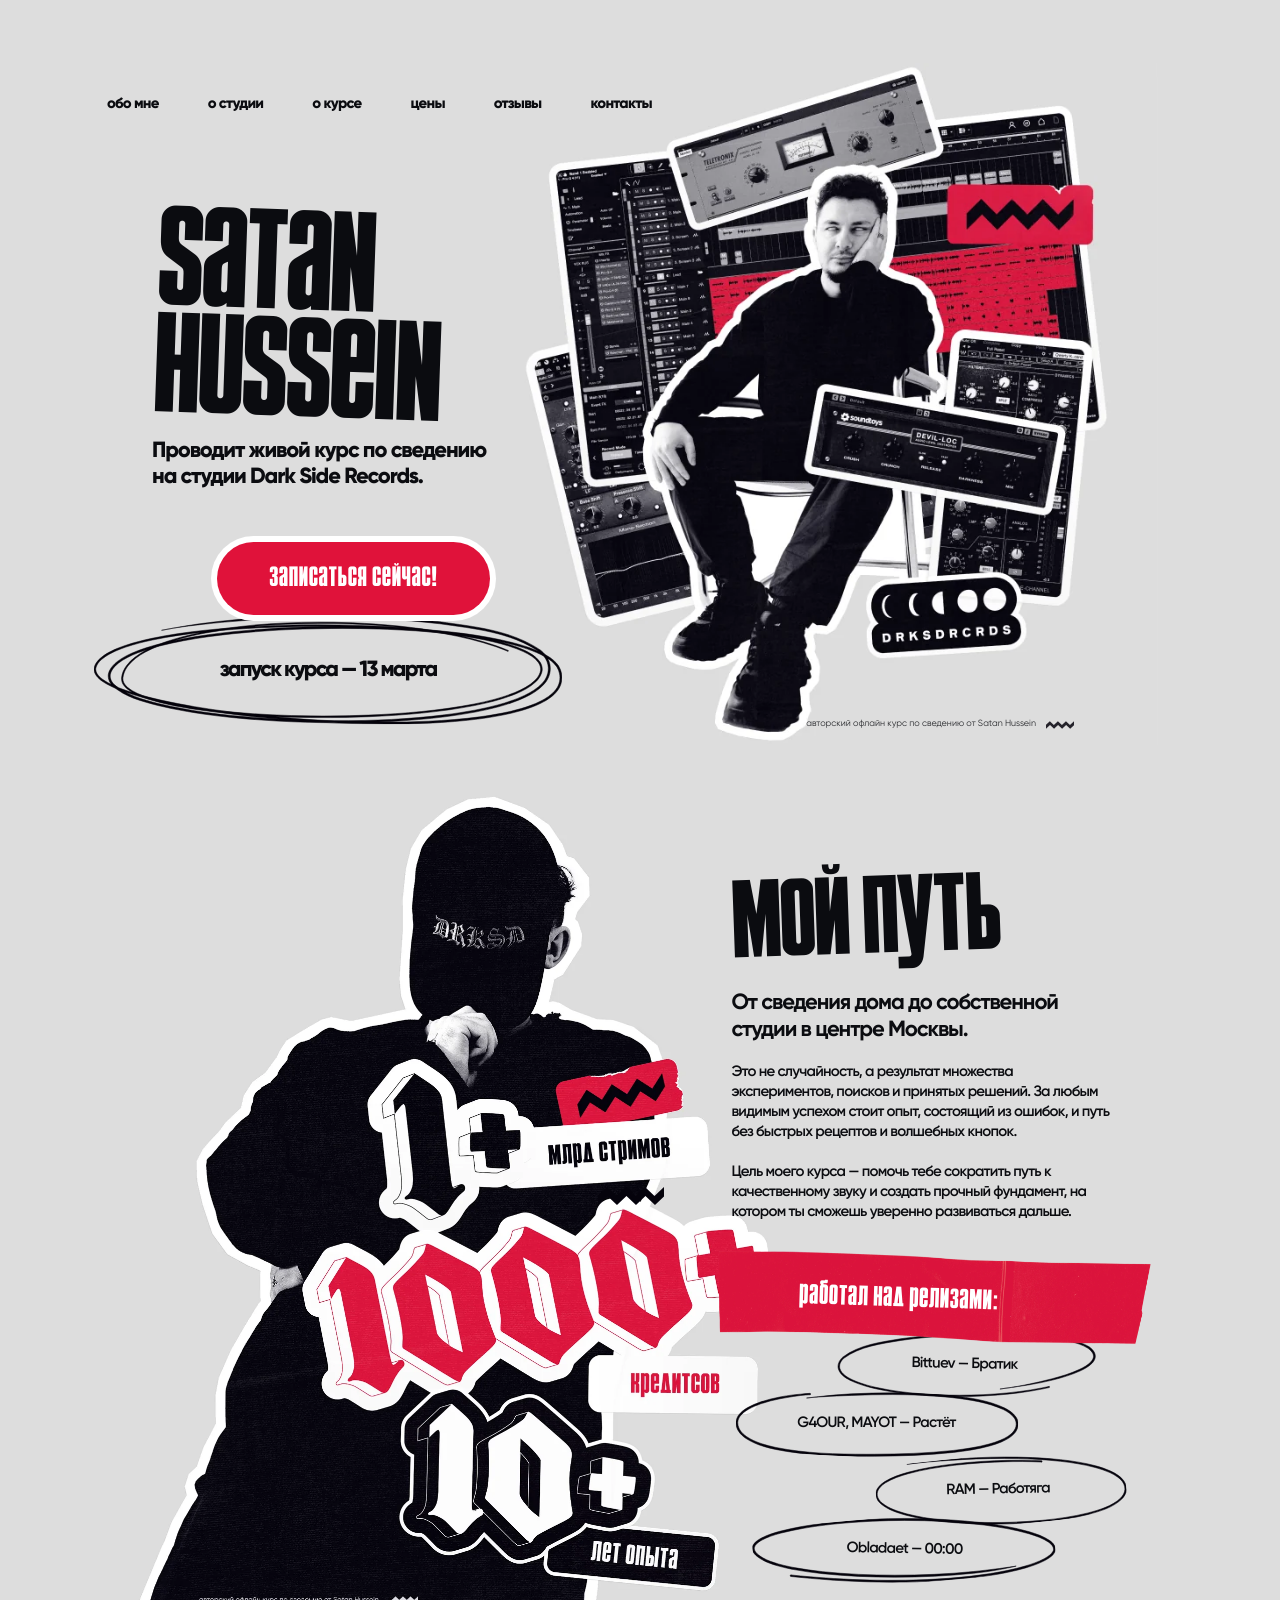
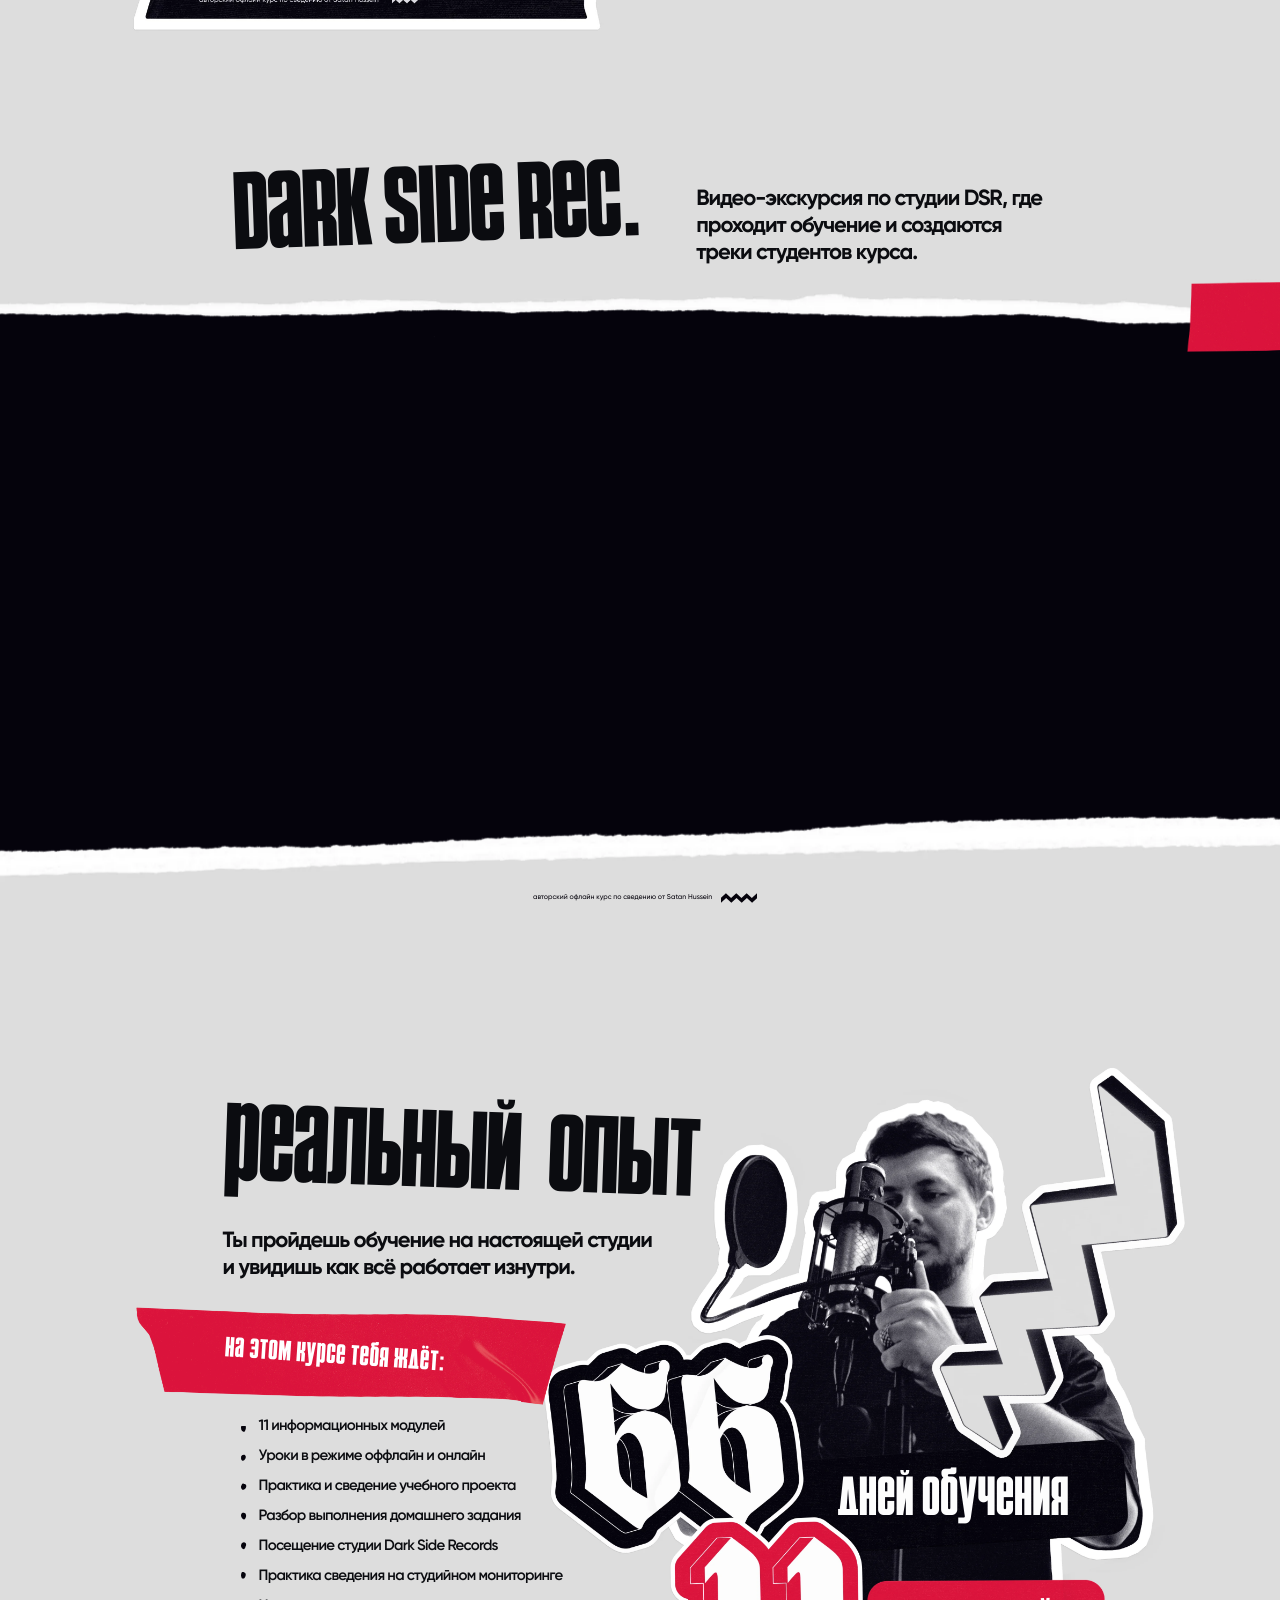
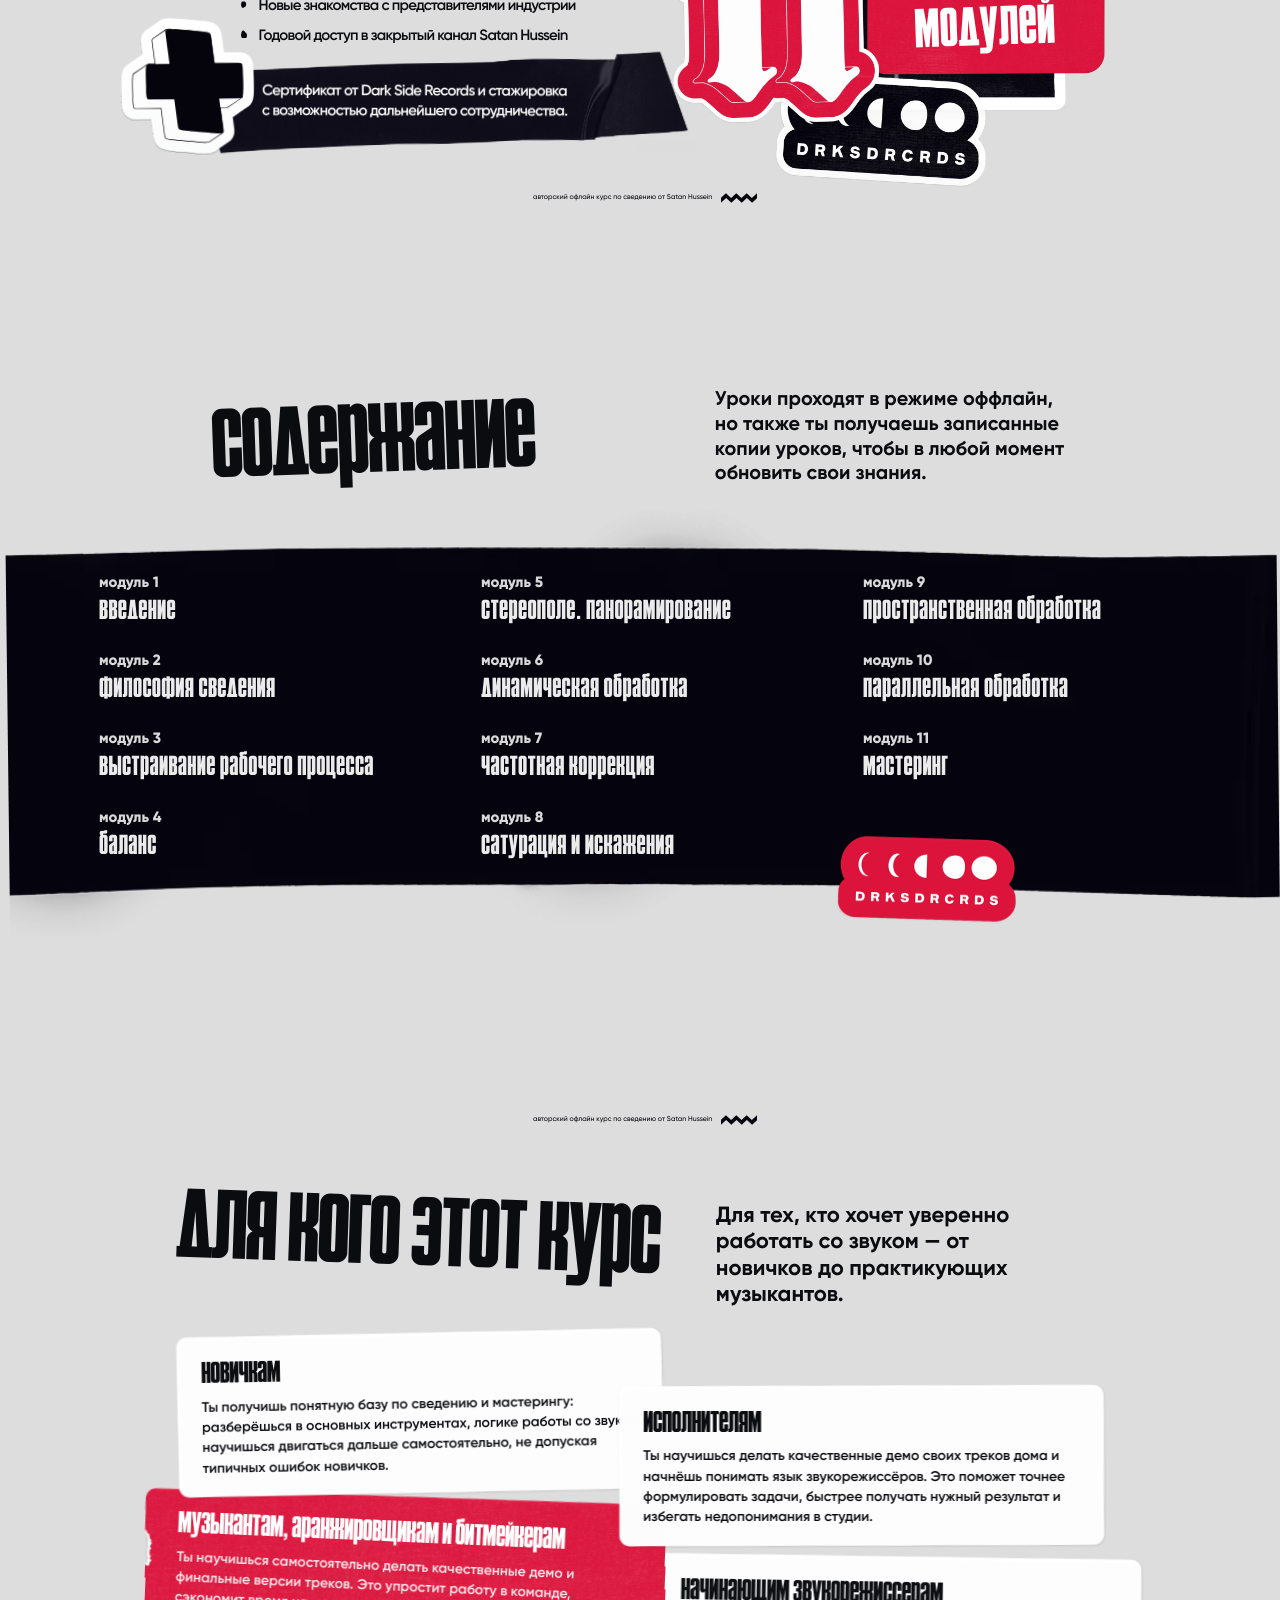
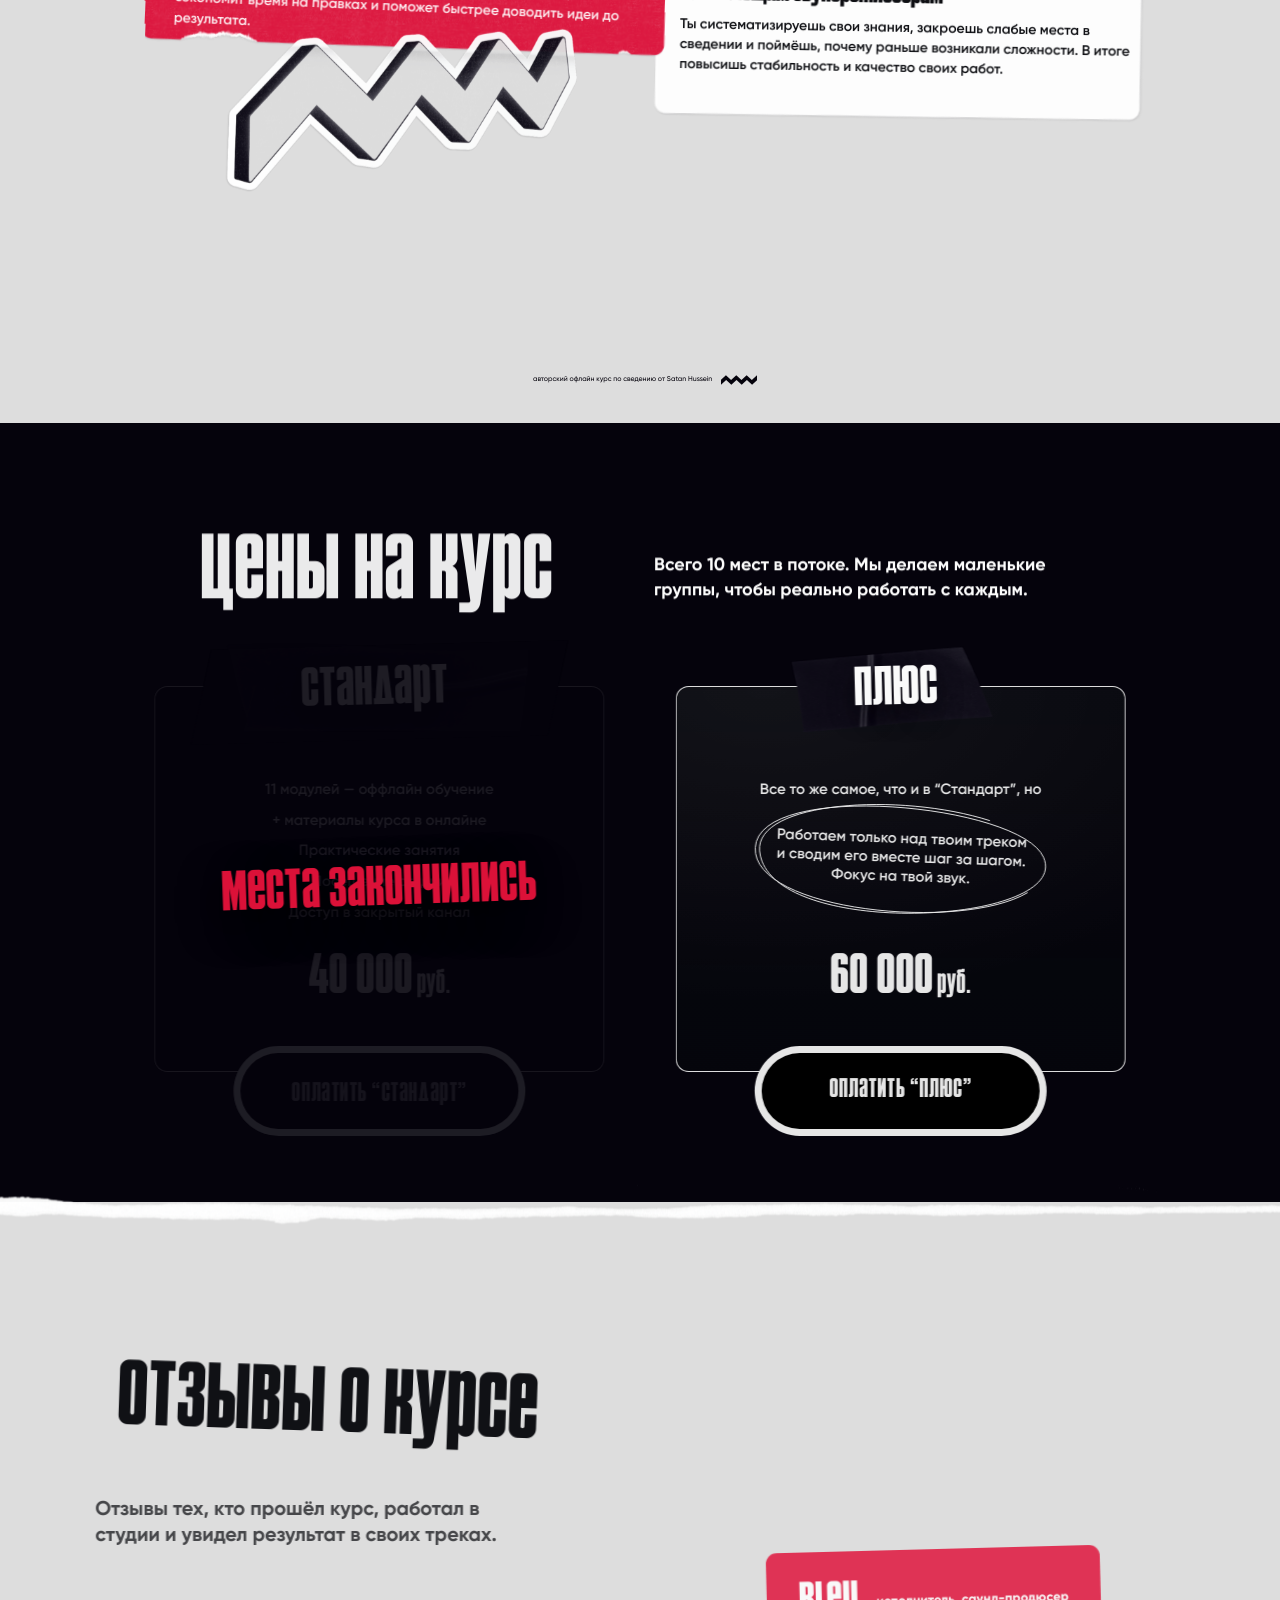
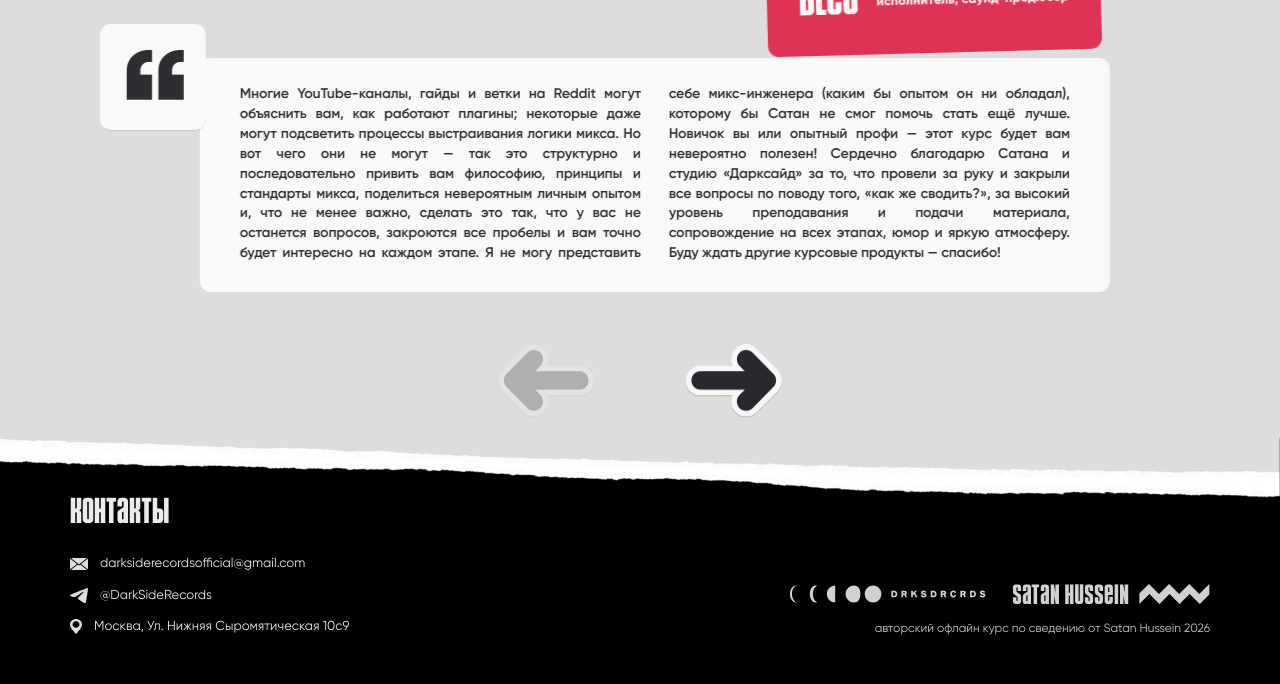
==== commit 458cd7f1: "Исправил отображение отзывов" ====
--- a/index.html
+++ b/index.html
@@ -557,7 +557,36 @@
               </div>
             </article>
 
-            <div class="review-pair swiper-slide" role="group" aria-label="Короткие отзывы">
+            <article class="review swiper-slide review--short review--ulitsa review-slide--desktop" id="review-5-desktop">
+              <div class="review__body">
+                <div class="review__quote" aria-hidden="true">“</div>
+                <header class="review__head">
+                  <div class="review__tag">
+                    <span class="review__name">Улица</span>
+                    <span class="review__role">Артист / Звукорежиссер</span>
+                  </div>
+                </header>
+                <p class="review__text">У меня чет звук в каких-то неебических масштабах расти начал.</p>
+              </div>
+            </article>
+
+            <article class="review swiper-slide review--short review--stanislav review-slide--desktop" id="review-6-desktop">
+              <div class="review__body">
+                <div class="review__quote" aria-hidden="true">“</div>
+                <header class="review__head">
+                  <div class="review__tag">
+                    <span class="review__name">Станислав</span>
+                    <span class="review__role">Артист / Звукорежиссер</span>
+                  </div>
+                </header>
+                <p class="review__text">
+                  Плюсы курса: Гибкость во времени встреч, небольшое количество участников группы, неформальная
+                  обстановка, участие в реальных кейсах, информация, материалы и подача.
+                </p>
+              </div>
+            </article>
+
+            <div class="review-pair review-pair--mobile swiper-slide" role="group" aria-label="Короткие отзывы">
               <article class="review review--short review--ulitsa" id="review-5">
                 <div class="review__body">
                   <div class="review__quote" aria-hidden="true">“</div>
--- a/styles.css
+++ b/styles.css
@@ -2732,6 +2732,21 @@
   gap: clamp(70px, 7vw, 108px);
 }
 
+/* Desktop shows each compact testimonial as its own carousel step. */
+.review-slide--desktop {
+  display: none;
+}
+
+@media (min-width: 768px) {
+  .review-slide--desktop {
+    display: grid;
+  }
+
+  .review-pair--mobile {
+    display: none;
+  }
+}
+
 .review--short .review__body {
   box-shadow: 0 22px 60px rgba(0, 0, 0, 0.12);
   width: min(var(--short-card), 100%);
@@ -6044,7 +6059,8 @@
 
   #reviews .reviews__controls {
     position: absolute;
-    left: 90px;
+    left: 50%;
+		transform: translateX(-50%);
     top: 692px;
     width: 194px;
     height: 65px;
@@ -7547,12 +7563,58 @@
   }
 
   #reviews .review-pair {
-    gap: 54px;
+    gap: 80px;
   }
 
   #reviews .review-pair .review--short .review__body {
-    min-height: 172px;
-    padding-top: 56px;
-    padding-bottom: 22px;
-  }
-}
+    min-height: 0;
+    box-shadow: none;
+  }
+
+  #reviews .review-pair .review--short {
+    --short-head-x: 0px;
+  }
+
+  #reviews .review-pair .review--short .review__tag {
+    min-height: 60px;
+    padding: 12px 16px;
+  }
+
+  #reviews .review-pair .review--short .review__role {
+    max-width: none;
+    white-space: nowrap;
+  }
+
+  #reviews .review-pair .review--ulitsa {
+    --short-head-y: -29px;
+  }
+
+  #reviews .review-pair .review--ulitsa .review__tag {
+    width: 258px;
+  }
+
+  #reviews .review-pair .review--ulitsa .review__body {
+    height: 119px;
+    padding: 55px 25px 16px;
+    background: #fff;
+  }
+
+  #reviews .review-pair .review--stanislav {
+    --short-head-y: -34px;
+  }
+
+  #reviews .review-pair .review--stanislav .review__body {
+    height: 190px;
+    padding: 71px 25px 28px;
+    /* background: transparent; */
+  }
+
+  #reviews .review-pair .review__quote {
+    width: 84px;
+    height: 84px;
+  }
+
+  #reviews .review-pair .review__quote::before {
+    font-size: 202px;
+  }
+}
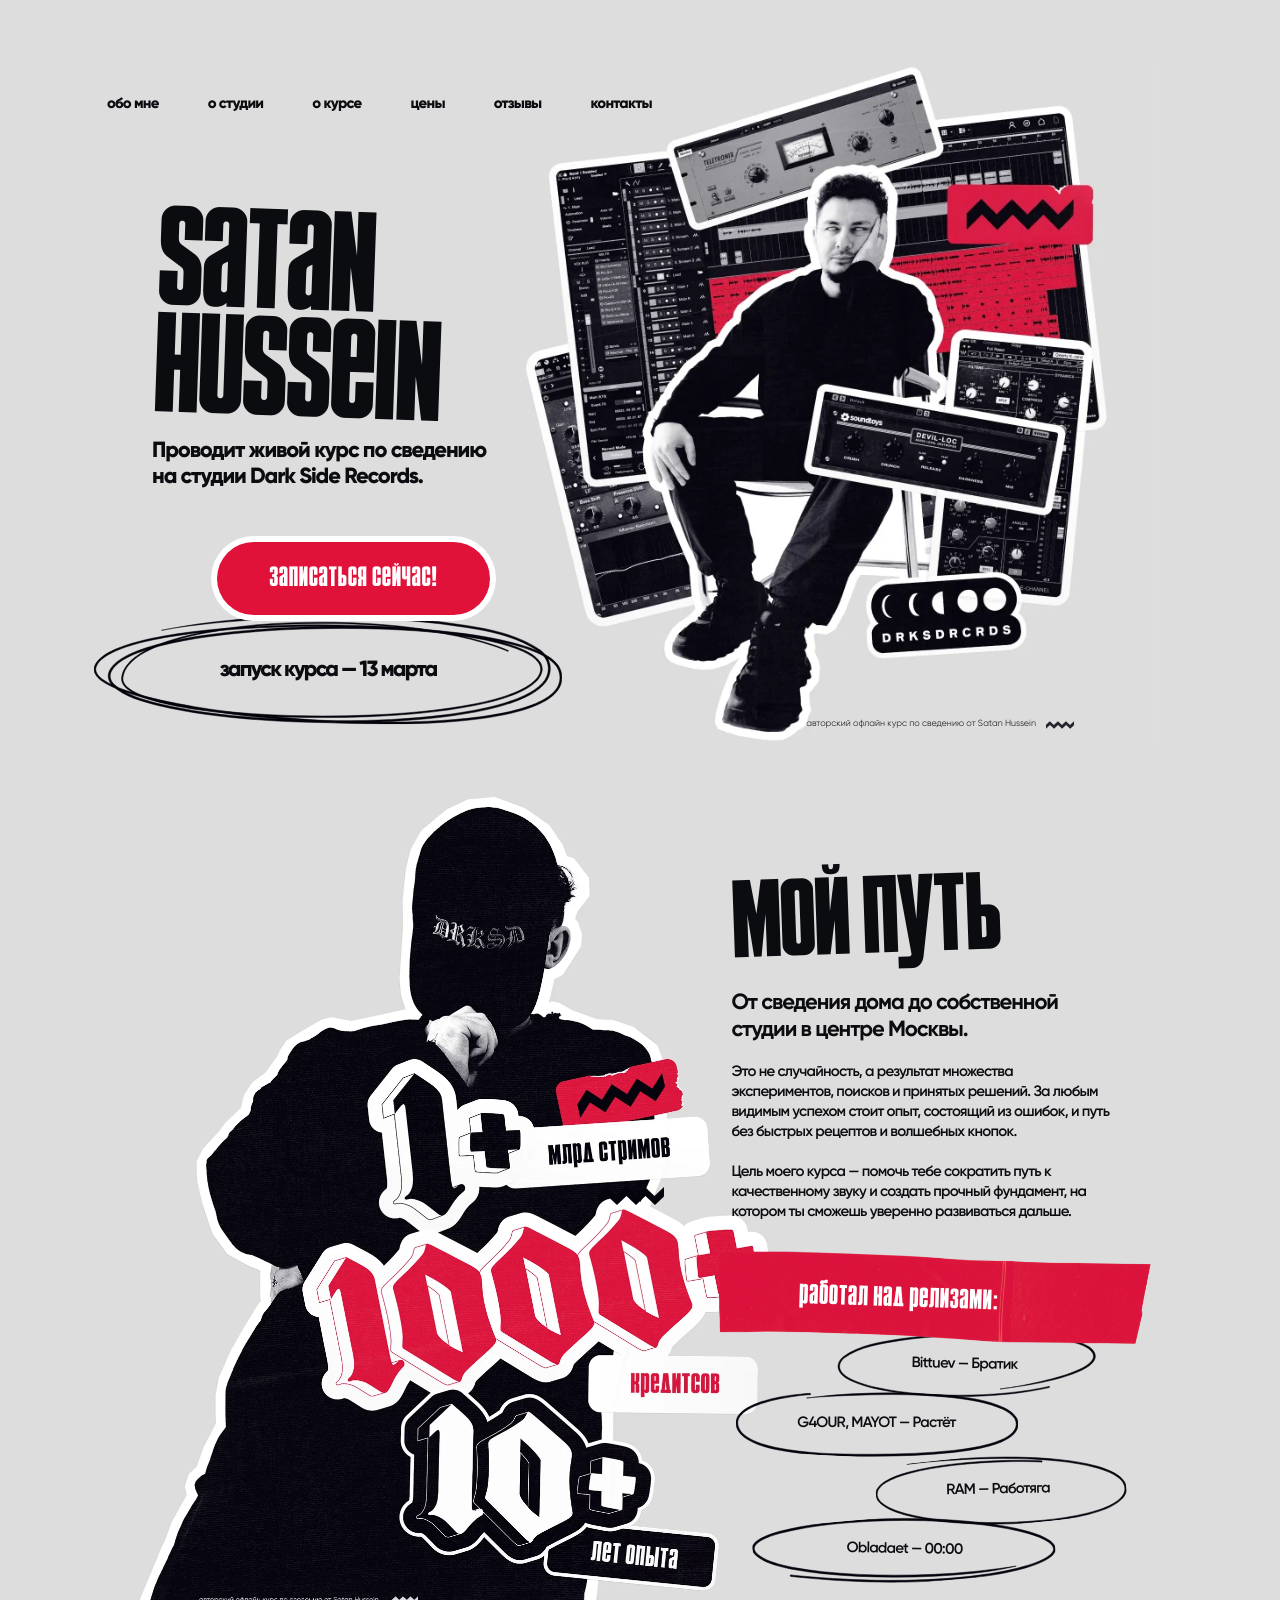
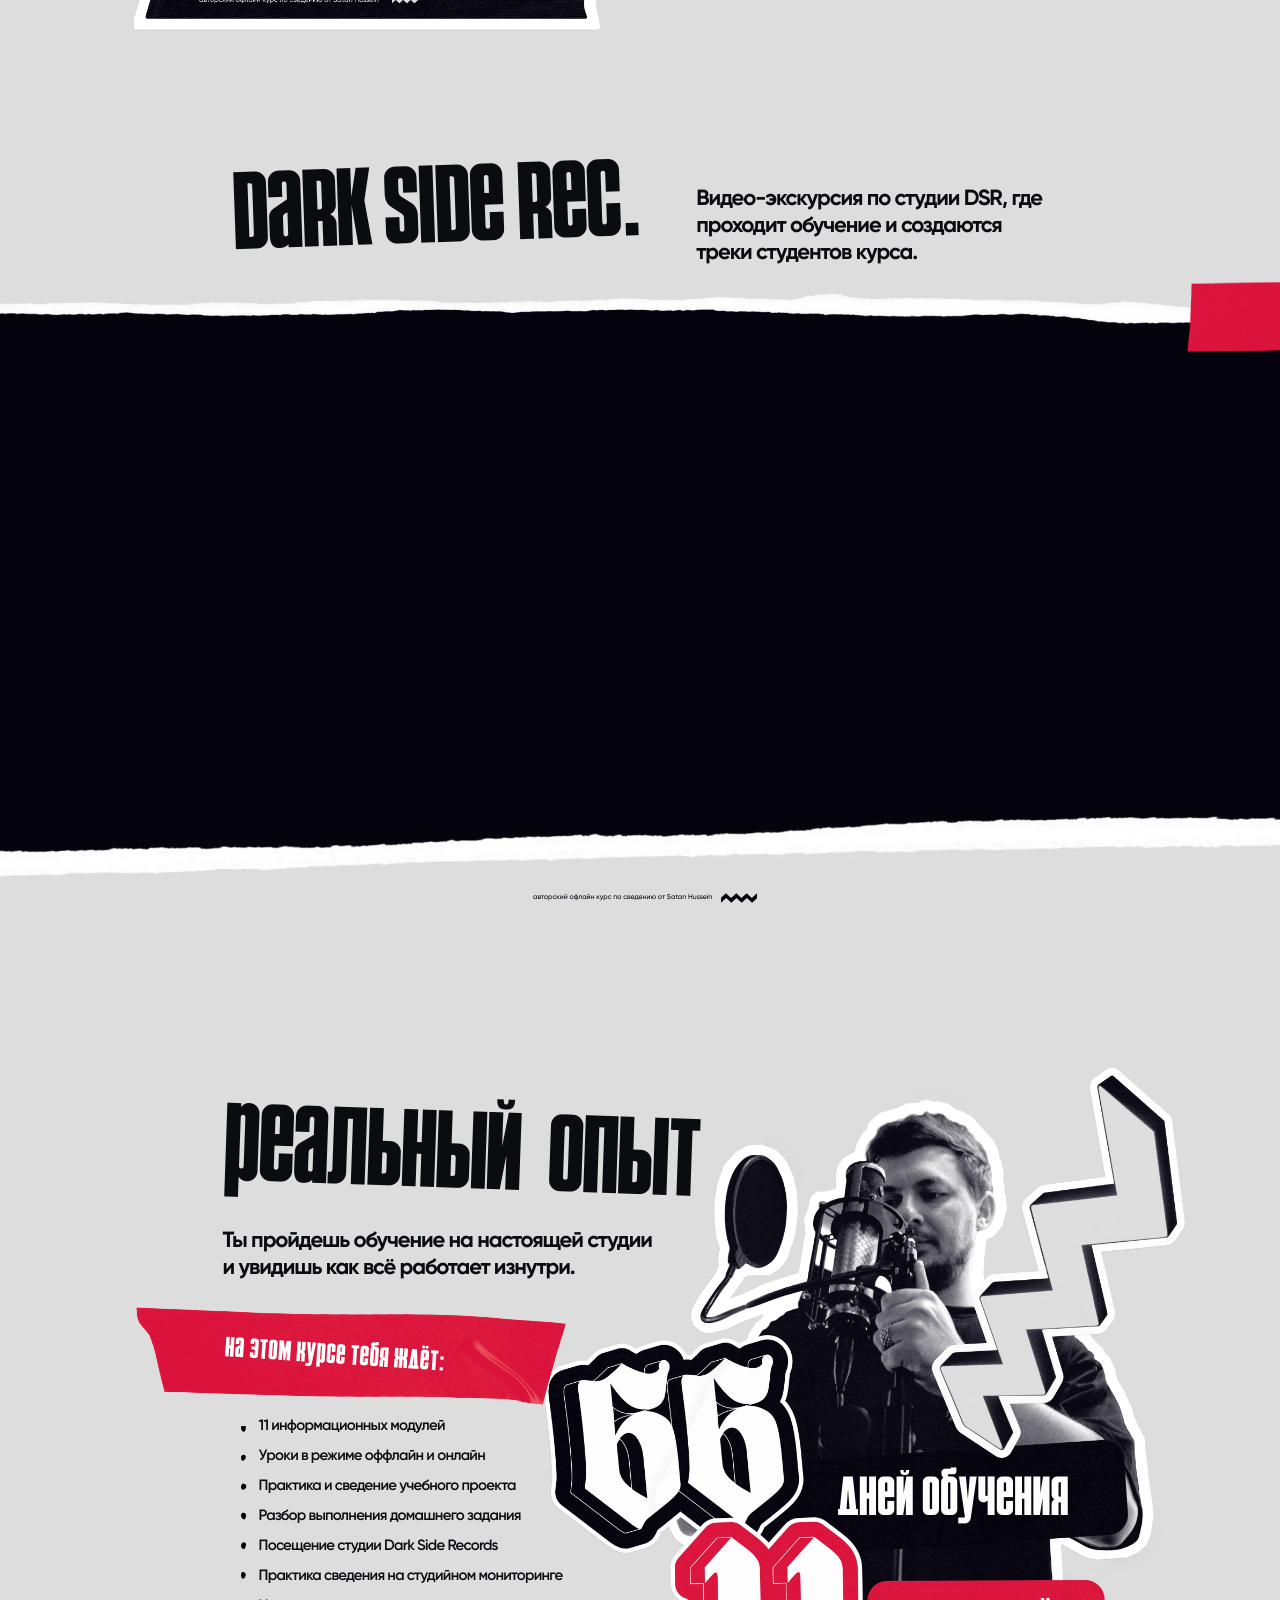
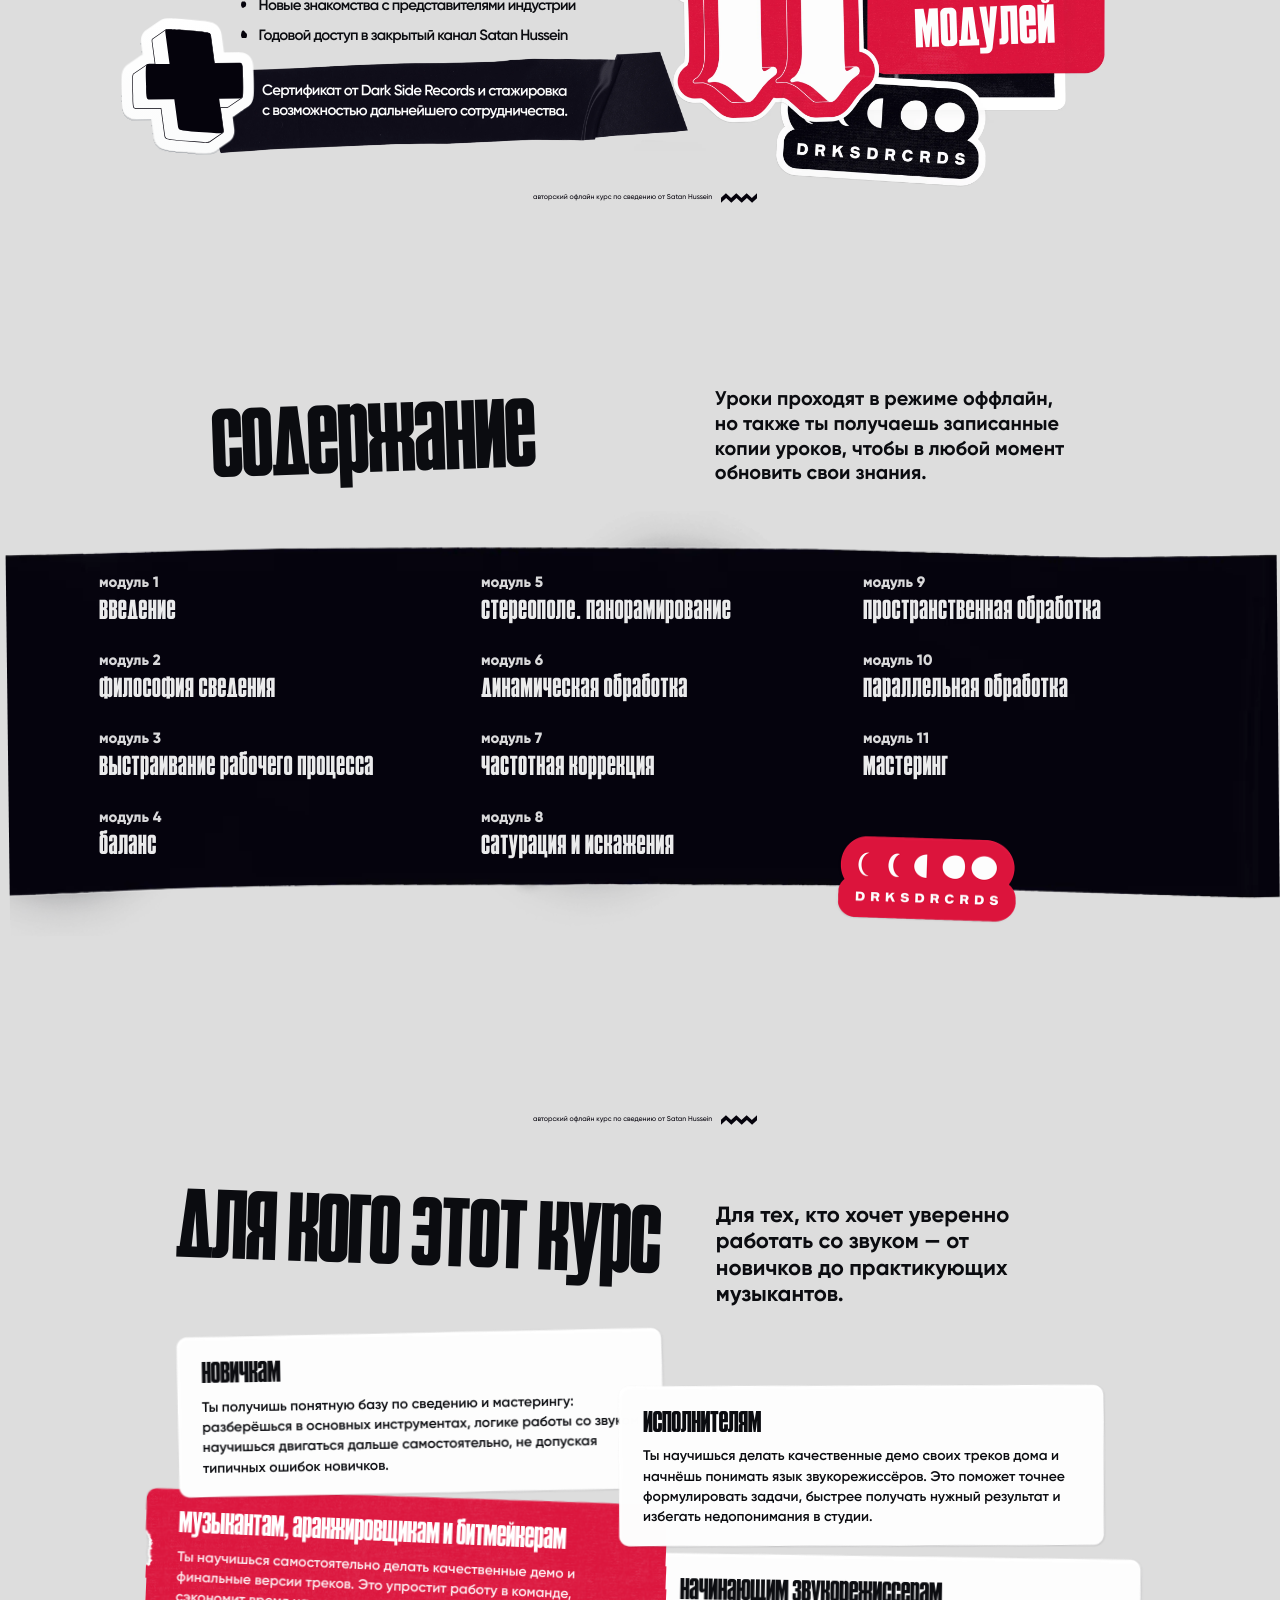
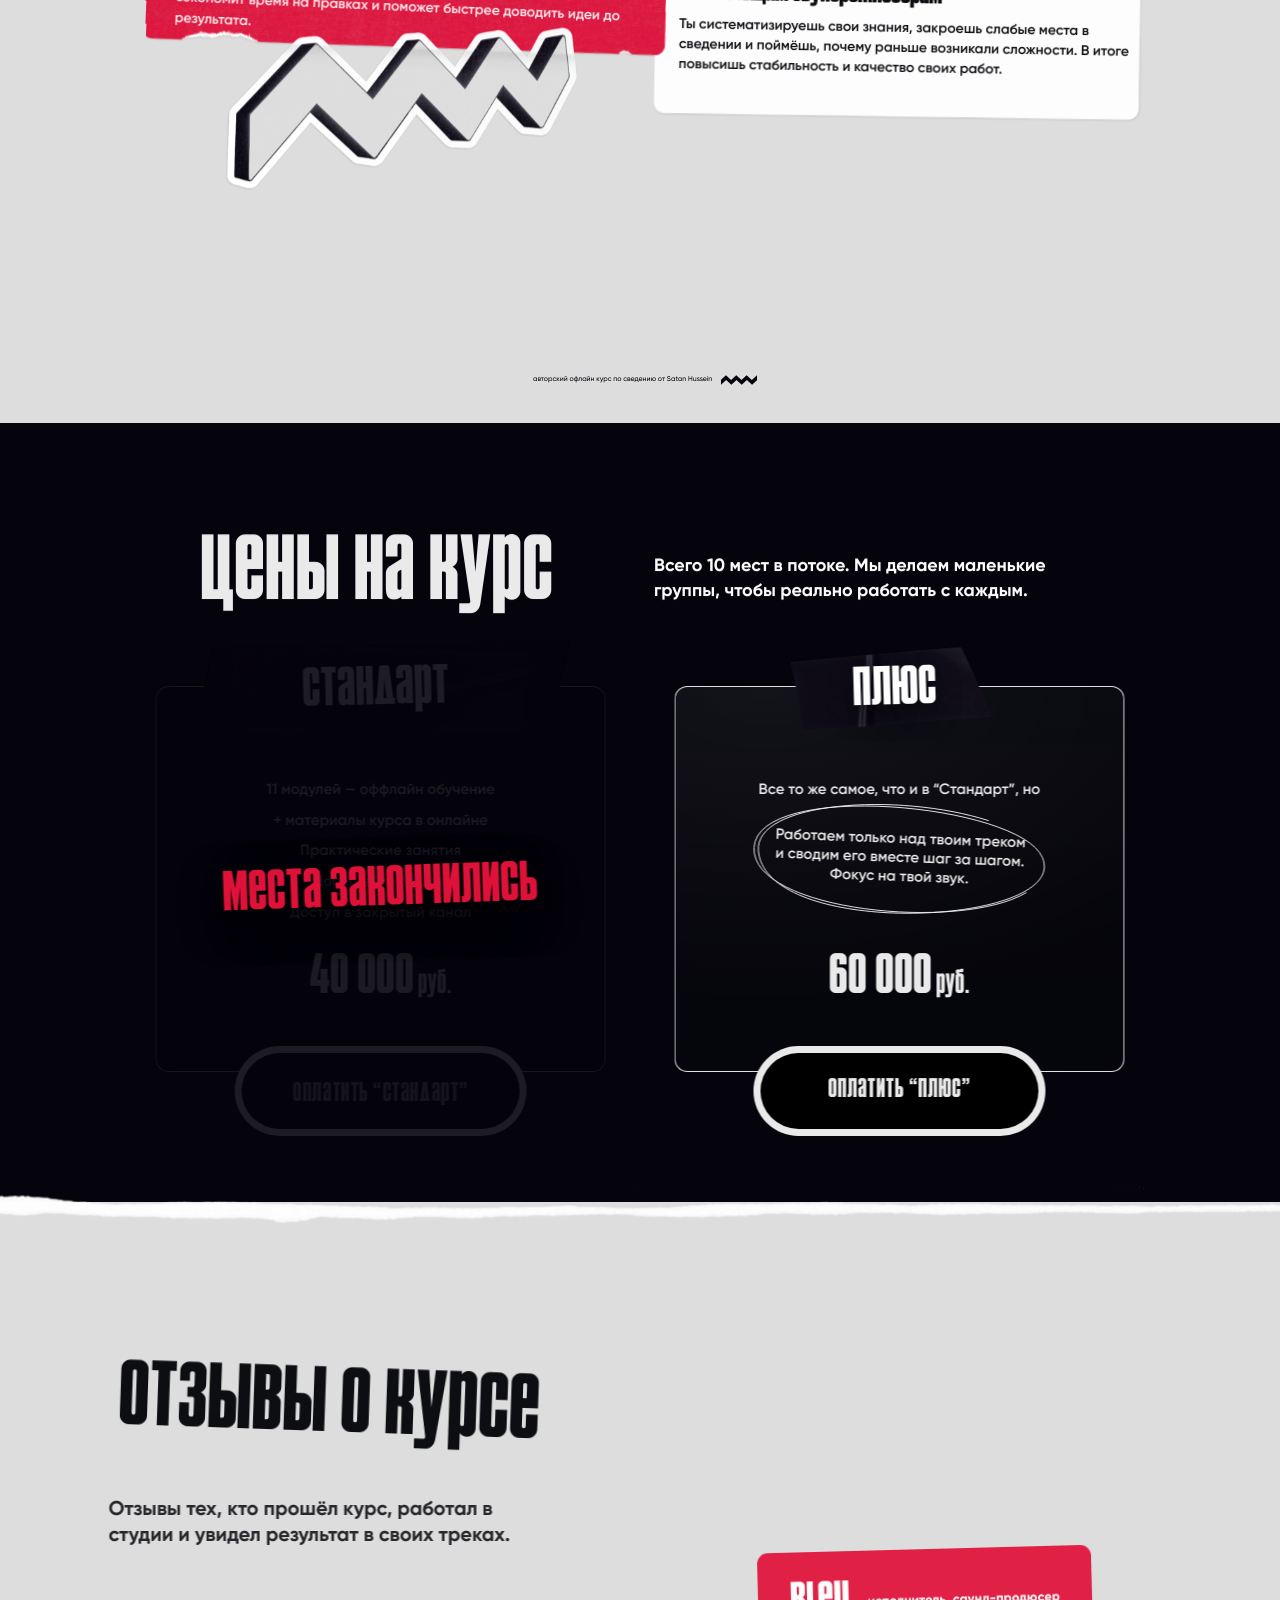
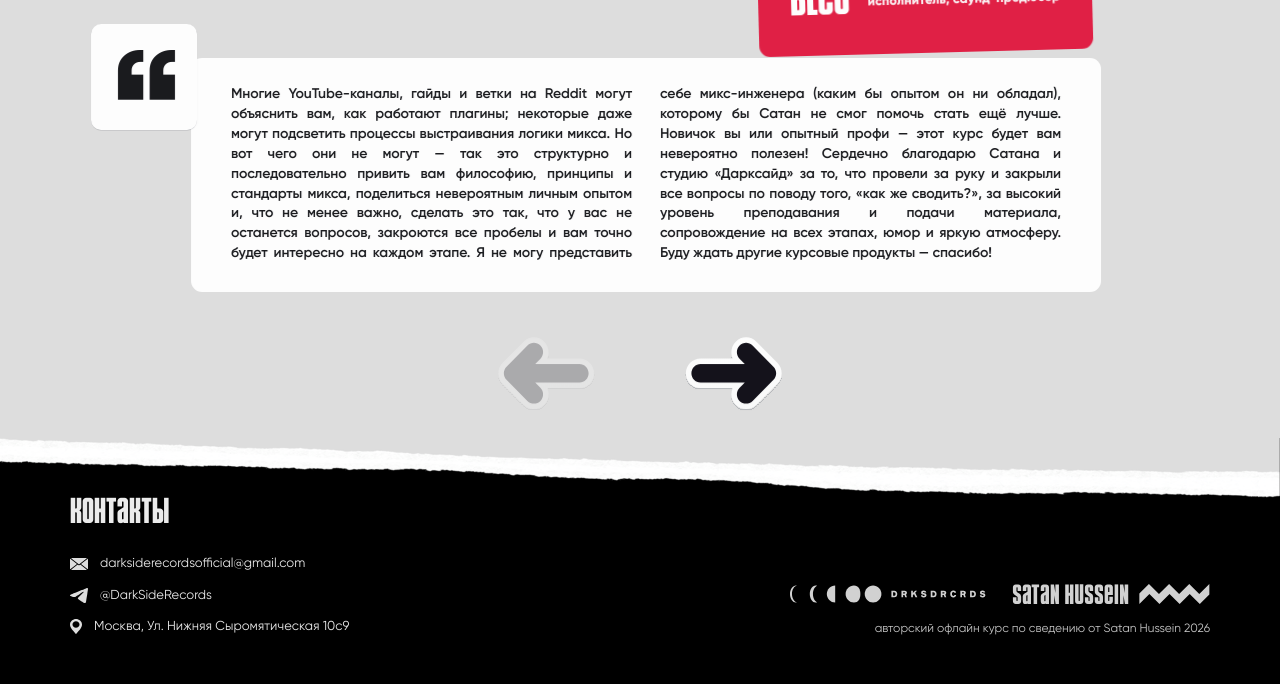
==== commit 6c5298fd: "Убрал стрелки в мобильном разрешении слайдера и добавил автоматический свайп в мобильной версии" ====
--- a/index.html
+++ b/index.html
@@ -845,6 +845,46 @@
         swiper.on("slideChange", syncDisabled);
         swiper.on("resize", syncDisabled);
         syncDisabled();
+
+        const mobileReviews = window.matchMedia("(max-width: 767px)");
+        let swipeHintShown = false;
+        let swipeHintTimer = 0;
+        let reviewsAreVisible = false;
+
+        const cancelSwipeHint = () => {
+          if (!swipeHintTimer) return;
+          window.clearTimeout(swipeHintTimer);
+          swipeHintTimer = 0;
+        };
+
+        swiper.on("touchStart", () => {
+          swipeHintShown = true;
+          cancelSwipeHint();
+        });
+
+        if ("IntersectionObserver" in window) {
+          const reviewsObserver = new IntersectionObserver((entries) => {
+            reviewsAreVisible = entries[0].isIntersecting;
+
+            if (!reviewsAreVisible) {
+              cancelSwipeHint();
+              return;
+            }
+
+            if (swipeHintShown || !mobileReviews.matches || swiper.activeIndex !== 0) return;
+
+            swipeHintTimer = window.setTimeout(() => {
+              swipeHintTimer = 0;
+              if (!reviewsAreVisible || !mobileReviews.matches || swiper.activeIndex !== 0) return;
+
+              swipeHintShown = true;
+              swiper.slideNext(700);
+              reviewsObserver.disconnect();
+            }, 500);
+          }, { threshold: 0.35 });
+
+          reviewsObserver.observe(viewport);
+        }
       }
     })();
   </script>
--- a/styles.css
+++ b/styles.css
@@ -5768,7 +5768,7 @@
   }
 
   .hero {
-    height: 812px;
+    height: 820px;
     min-height: 812px;
     padding-top: 54px;
   }
@@ -5838,7 +5838,7 @@
     display: grid;
     grid-template-columns: 1fr;
     gap: 95px;
-    width: 325px;
+    width: 100%;
     margin: 50px auto 0;
   }
 
@@ -7551,6 +7551,10 @@
 
 /* Mobile reviews: cards extend edge-to-edge; paired short reviews stay compact. */
 @media (max-width: 767px) {
+  #reviews .reviews__controls {
+    display: none;
+  }
+
   #reviews .reviews__viewport {
     padding-right: 0;
     padding-left: 0;
